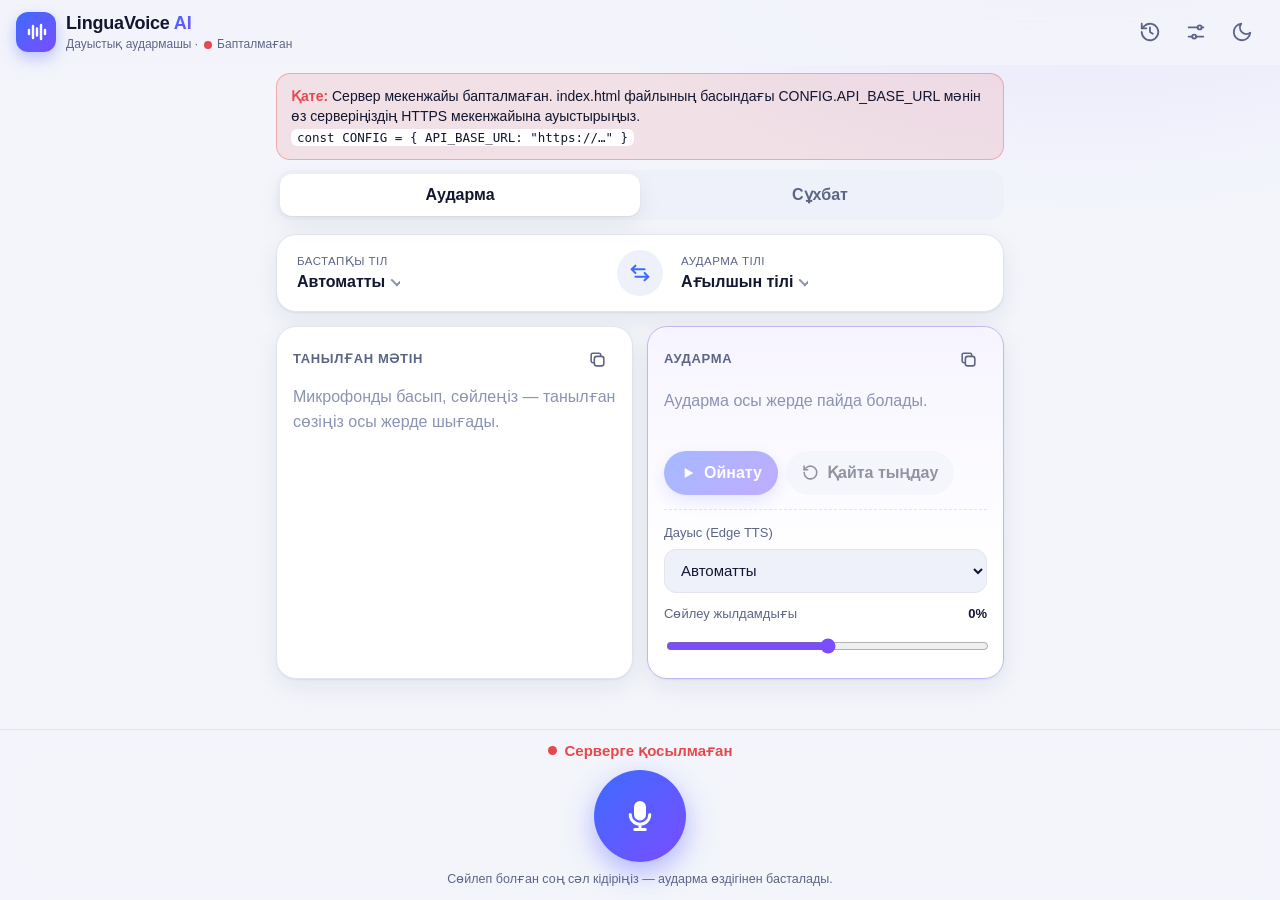
==== index.html @ e4c69e21 "Add files via upload" ====
<!doctype html>
<html lang="kk">
<head>
<meta charset="utf-8">
<meta name="viewport" content="width=device-width, initial-scale=1, viewport-fit=cover">
<title>LinguaVoice AI — дауыстық аудармашы</title>
<meta name="description" content="LinguaVoice AI: Gemini және Microsoft Edge TTS негізіндегі жылдам дауыстық аудармашы">
<meta name="theme-color" content="#3D6BFF">
<link rel="icon" href="data:image/svg+xml,%3Csvg xmlns='http://www.w3.org/2000/svg' viewBox='0 0 64 64'%3E%3Cdefs%3E%3ClinearGradient id='g' x1='0' y1='0' x2='1' y2='1'%3E%3Cstop offset='0' stop-color='%233D6BFF'/%3E%3Cstop offset='1' stop-color='%237A4DFF'/%3E%3C/linearGradient%3E%3C/defs%3E%3Crect width='64' height='64' rx='16' fill='url(%23g)'/%3E%3Cpath d='M20 26v12M28 20v24M36 24v16M44 29v6' stroke='white' stroke-width='5' stroke-linecap='round'/%3E%3C/svg%3E">

<script>
/* =====================================================================
   LinguaVoice AI — CONFIGURATION (the only thing you need to edit)
   ---------------------------------------------------------------------
   API_BASE_URL : the HTTPS address of YOUR deployed FastAPI backend,
                  e.g. "https://linguavoice-backend.onrender.com"
                  (no trailing slash, no /api, no /ws).
                  The Gemini API key is NOT put here — it lives only on
                  the backend as the GEMINI_API_KEY environment variable.
   Other values are optional tuning.
   ===================================================================== */
const CONFIG = {
  API_BASE_URL: "https://YOUR-BACKEND-URL.example",
  REQUEST_TIMEOUT_MS: 30000,      // max wait for a translation / for the voice
  DEFAULT_SILENCE_MS: 500,        // end-of-speech pause (250–1200 ms, user-adjustable)
  MAX_RECORDING_MS: 60000,        // hard cap for one utterance
  NO_SPEECH_TIMEOUT_MS: 8000,     // stop listening if nobody speaks
  HISTORY_LIMIT: 300              // local history entries kept in this browser
};
</script>

<style>
:root{
  --bg:#F3F5FB; --bg-glow:rgba(122,77,255,.10); --surface:#FFFFFF; --surface-2:#EEF1F9; --surface-3:#E4E8F4;
  --text:#121630; --muted:#5D6587; --faint:#8B93B3; --border:#E1E5F0;
  --blue:#3D6BFF; --violet:#7A4DFF; --grad:linear-gradient(135deg,#3D6BFF 0%,#7A4DFF 100%);
  --blue-soft:rgba(61,107,255,.12); --violet-soft:rgba(122,77,255,.12);
  --danger:#E5484D; --danger-soft:rgba(229,72,77,.12); --ok:#1F9D63; --warn:#C98A00;
  --shadow:0 1px 2px rgba(18,22,48,.06),0 8px 24px rgba(18,22,48,.07);
  --shadow-lg:0 12px 40px rgba(40,40,120,.22);
  --radius:20px; --radius-sm:14px;
  --dock-h:188px;
  color-scheme:light;
}
@media (prefers-color-scheme:dark){
  :root:not([data-theme="light"]){
    --bg:#0B0E1C; --bg-glow:rgba(122,77,255,.16); --surface:#151A2E; --surface-2:#1C2240; --surface-3:#252C52;
    --text:#E9ECFA; --muted:#A0A8CC; --faint:#6E77A0; --border:#262D50;
    --blue-soft:rgba(91,131,255,.18); --violet-soft:rgba(140,100,255,.18);
    --shadow:0 1px 2px rgba(0,0,0,.4),0 10px 30px rgba(0,0,0,.35); --shadow-lg:0 14px 44px rgba(0,0,0,.55);
    color-scheme:dark;
  }
}
:root[data-theme="dark"]{
  --bg:#0B0E1C; --bg-glow:rgba(122,77,255,.16); --surface:#151A2E; --surface-2:#1C2240; --surface-3:#252C52;
  --text:#E9ECFA; --muted:#A0A8CC; --faint:#6E77A0; --border:#262D50;
  --blue-soft:rgba(91,131,255,.18); --violet-soft:rgba(140,100,255,.18);
  --shadow:0 1px 2px rgba(0,0,0,.4),0 10px 30px rgba(0,0,0,.35); --shadow-lg:0 14px 44px rgba(0,0,0,.55);
  color-scheme:dark;
}
*{box-sizing:border-box}
html,body{margin:0;padding:0}
html{-webkit-text-size-adjust:100%;text-size-adjust:100%}
body{
  font-family:-apple-system,BlinkMacSystemFont,"Segoe UI",Roboto,"Noto Sans","Helvetica Neue",Arial,sans-serif;
  background:radial-gradient(900px 500px at 85% -10%,var(--bg-glow),transparent 60%),var(--bg);
  background-attachment:fixed;color:var(--text);min-height:100vh;min-height:100dvh;
  overflow-x:hidden;-webkit-tap-highlight-color:transparent;line-height:1.45;
}
button,input,select{font:inherit;color:inherit}
button{cursor:pointer;border:0;background:none;touch-action:manipulation}
button:focus-visible,select:focus-visible,input:focus-visible{outline:3px solid var(--blue);outline-offset:2px}
[hidden]{display:none!important}
.sr{position:absolute;width:1px;height:1px;overflow:hidden;clip:rect(0 0 0 0);white-space:nowrap}
svg{display:block}

/* ---------- header ---------- */
.topbar{position:sticky;top:0;z-index:20;display:flex;align-items:center;gap:10px;justify-content:space-between;
  padding:calc(10px + env(safe-area-inset-top)) 16px 10px;background:var(--bg);background:color-mix(in srgb,var(--bg) 82%,transparent);
  -webkit-backdrop-filter:saturate(1.4) blur(14px);backdrop-filter:saturate(1.4) blur(14px);border-bottom:1px solid transparent}
.brand{display:flex;align-items:center;gap:10px;min-width:0}
.logo{width:40px;height:40px;border-radius:12px;background:var(--grad);display:grid;place-items:center;flex:0 0 auto;box-shadow:0 6px 16px rgba(80,90,255,.35)}
.brand h1{font-size:18px;margin:0;letter-spacing:-.01em;white-space:nowrap}
.brand h1 span{background:var(--grad);-webkit-background-clip:text;background-clip:text;color:transparent}
.brand-text{min-width:0}
.subline{display:flex;align-items:center;gap:6px;min-width:0}
.tagline{color:var(--muted);font-size:12px;white-space:nowrap}
.top-actions{display:flex;align-items:center;gap:2px;flex:0 0 auto}
.icon-btn{width:44px;height:44px;border-radius:14px;display:grid;place-items:center;color:var(--muted)}
.icon-btn:hover{background:var(--surface-2);color:var(--text)}
.conn{display:inline-flex;align-items:center;gap:5px;font-size:12px;color:var(--muted);min-width:0}
.conn span{white-space:nowrap;overflow:hidden;text-overflow:ellipsis}
.conn i{width:8px;height:8px;border-radius:50%;background:var(--faint);flex:0 0 auto}
.conn[data-state="online"] i{background:var(--ok);box-shadow:0 0 0 3px rgba(31,157,99,.18)}
.conn[data-state="connecting"] i{background:var(--warn);animation:blink 1s infinite}
.conn[data-state="offline"] i,.conn[data-state="unconfigured"] i{background:var(--danger)}
@keyframes blink{50%{opacity:.3}}

/* ---------- layout ---------- */
main{width:100%;max-width:760px;margin:0 auto;padding:6px 16px calc(var(--dock-h) + 24px + env(safe-area-inset-bottom))}
.banner{max-width:760px;margin:8px auto 0;padding:0 16px}
.banner .inner{display:flex;gap:10px;align-items:flex-start;background:var(--danger-soft);color:var(--text);border:1px solid color-mix(in srgb,var(--danger) 35%,transparent);
  border-radius:var(--radius-sm);padding:12px 14px;font-size:14px}
.banner .inner b{color:var(--danger)}
.banner code{font-size:12.5px;background:var(--surface);padding:1px 6px;border-radius:6px;word-break:break-all}
.tabs{display:grid;grid-template-columns:1fr 1fr;background:var(--surface-2);padding:4px;border-radius:16px;margin:4px 0 14px;position:relative}
.tabs button{height:42px;border-radius:12px;font-weight:600;color:var(--muted);transition:background .2s,color .2s}
.tabs button[aria-selected="true"]{background:var(--surface);color:var(--text);box-shadow:var(--shadow)}
.card{background:var(--surface);border:1px solid var(--border);border-radius:var(--radius);box-shadow:var(--shadow)}

/* language bar */
.langbar{display:grid;grid-template-columns:minmax(0,1fr) auto minmax(0,1fr);align-items:center;gap:6px;padding:8px;margin-bottom:14px}
.lang-btn{min-height:60px;padding:8px 12px;border-radius:14px;text-align:left;display:flex;flex-direction:column;justify-content:center;min-width:0;transition:background .15s}
.lang-btn:hover{background:var(--surface-2)}
.lang-btn small{font-size:11.5px;color:var(--muted);text-transform:uppercase;letter-spacing:.04em}
.lang-btn span{font-weight:650;font-size:16px;white-space:nowrap;overflow:hidden;text-overflow:ellipsis;display:flex;align-items:center;gap:6px}
.lang-btn span::after{content:"";width:7px;height:7px;border-right:2px solid var(--faint);border-bottom:2px solid var(--faint);transform:rotate(45deg) translateY(-2px);flex:0 0 auto}
.swap{width:46px;height:46px;border-radius:50%;display:grid;place-items:center;background:var(--surface-2);color:var(--blue);transition:transform .25s}
.swap:hover{background:var(--blue-soft)}
.swap.spin{transform:rotate(180deg)}

/* text cards */
.grid2{display:grid;gap:14px}
.text-card{padding:14px 16px 16px;min-width:0}
.text-card > header{display:flex;align-items:center;gap:8px;margin-bottom:6px;min-height:36px}
.text-card h2{font-size:13px;margin:0;color:var(--muted);text-transform:uppercase;letter-spacing:.05em;font-weight:650}
.chip{font-size:12px;padding:3px 9px;border-radius:999px;background:var(--blue-soft);color:var(--blue);font-weight:600;white-space:nowrap}
.spacer{flex:1}
.copy-btn{width:38px;height:38px;border-radius:12px;display:grid;place-items:center;color:var(--muted)}
.copy-btn:hover{background:var(--surface-2);color:var(--text)}
.text{margin:0;font-size:17px;min-height:52px;white-space:pre-wrap;overflow-wrap:anywhere}
.text.big{font-size:21px;font-weight:550;line-height:1.38}
.text:empty::before{content:attr(data-placeholder);color:var(--faint);font-weight:400;font-size:16px}
.text.live::after{content:"";display:inline-block;width:2px;height:1em;background:var(--violet);margin-left:2px;vertical-align:-2px;animation:blink .8s infinite}
.accent{border-color:var(--border);border-color:color-mix(in srgb,var(--violet) 30%,var(--border));background:var(--surface);background:linear-gradient(180deg,color-mix(in srgb,var(--violet) 6%,var(--surface)),var(--surface) 70%)}
.player{display:flex;gap:8px;margin-top:14px;flex-wrap:wrap}
.pill{height:44px;padding:0 16px;border-radius:999px;display:inline-flex;align-items:center;gap:8px;font-weight:600;background:var(--surface-2);transition:filter .15s,background .15s}
.pill:hover{filter:brightness(1.04);background:var(--surface-3)}
.pill.primary{background:var(--grad);color:#fff;box-shadow:0 6px 16px rgba(80,90,255,.3)}
.pill:disabled{opacity:.45;cursor:not-allowed;filter:none}
.voice-row{display:grid;grid-template-columns:1fr;gap:12px;margin-top:14px;padding-top:14px;border-top:1px dashed var(--border)}
.field{display:flex;flex-direction:column;gap:6px;font-size:13px;color:var(--muted);min-width:0}
.field-head{display:flex;justify-content:space-between;gap:8px}
.field output{color:var(--text);font-weight:600;font-variant-numeric:tabular-nums}
select{width:100%;height:44px;border-radius:12px;border:1px solid var(--border);background:var(--surface-2);padding:0 12px;color:var(--text);font-size:15px;min-width:0}
input[type=range]{width:100%;accent-color:var(--violet);height:28px}

/* metrics */
.metrics{margin-top:14px;padding:12px 16px}
.metrics h3{margin:0 0 8px;font-size:13px;color:var(--muted);text-transform:uppercase;letter-spacing:.05em}
.metrics dl{display:grid;grid-template-columns:1fr auto;gap:6px 12px;margin:0;font-size:14px}
.metrics dt{color:var(--muted)} .metrics dd{margin:0;text-align:right;font-variant-numeric:tabular-nums;font-weight:600}
.metrics dd.total{color:var(--violet)}

/* conversation */
.conv-langs{display:grid;grid-template-columns:minmax(0,1fr) auto minmax(0,1fr);gap:4px;align-items:center;padding:8px;margin-bottom:12px}
.speaker{display:flex;align-items:center;gap:4px;min-width:0}
.speaker .lang-btn{flex:1;min-width:0;padding:8px 6px}
.speaker.b{flex-direction:row-reverse}
.speaker.b .lang-btn{text-align:right;align-items:flex-end}
.badge{width:30px;height:30px;border-radius:50%;display:grid;place-items:center;color:#fff;font-weight:700;font-size:14px;flex:0 0 auto}
.badge.a{background:var(--blue)} .badge.b{background:var(--violet)}
.chat{display:flex;flex-direction:column;gap:10px;min-height:200px}
.chat .empty{color:var(--muted);text-align:center;padding:32px 20px;font-size:15px;border:1px dashed var(--border);border-radius:var(--radius)}
.bubble{max-width:88%;padding:10px 14px 8px;border-radius:18px;background:var(--surface);border:1px solid var(--border);box-shadow:var(--shadow);animation:pop .22s ease-out}
.bubble.a{align-self:flex-start;border-bottom-left-radius:6px;border-left:3px solid var(--blue)}
.bubble.b{align-self:flex-end;border-bottom-right-radius:6px;border-right:3px solid var(--violet)}
.b-meta{font-size:11.5px;color:var(--muted);margin-bottom:2px}
.b-src{margin:0;font-size:14px;color:var(--muted);white-space:pre-wrap;overflow-wrap:anywhere}
.b-tr{margin:4px 0 0;font-size:18px;font-weight:560;white-space:pre-wrap;overflow-wrap:anywhere}
.b-tr:empty::before{content:"…";color:var(--faint)}
.b-actions{display:flex;gap:2px;justify-content:flex-end;margin-top:4px}
.b-actions button{width:36px;height:36px;border-radius:10px;display:grid;place-items:center;color:var(--muted)}
.b-actions button:hover{background:var(--surface-2);color:var(--text)}
.bubble.err .b-tr{color:var(--danger);font-size:14px;font-weight:500}
@keyframes pop{from{opacity:0;transform:translateY(6px) scale(.98)}to{opacity:1;transform:none}}

/* ---------- dock ---------- */
.dock{position:fixed;left:0;right:0;bottom:0;z-index:30;padding:10px 16px calc(12px + env(safe-area-inset-bottom));
  background:var(--bg);background:color-mix(in srgb,var(--bg) 86%,transparent);-webkit-backdrop-filter:blur(16px);backdrop-filter:blur(16px);border-top:1px solid var(--border)}
.dock-inner{max-width:760px;margin:0 auto;display:flex;flex-direction:column;align-items:center;gap:8px}
.status{display:flex;align-items:center;gap:8px;font-size:15px;font-weight:600;min-height:22px;text-align:center;max-width:100%}
.status .dot{width:9px;height:9px;border-radius:50%;background:var(--ok);flex:0 0 auto}
.status[data-kind="listening"] .dot{background:var(--danger);animation:blink 1s infinite}
.status[data-kind="busy"] .dot{background:var(--violet);animation:blink .7s infinite}
.status[data-kind="playing"] .dot{background:var(--blue);animation:blink 1.2s infinite}
.status[data-kind="error"]{color:var(--danger)} .status[data-kind="error"] .dot{background:var(--danger)}
.status[data-kind="idle"] .dot{background:var(--faint)}
.mic-row{display:flex;align-items:center;justify-content:center;gap:22px;width:100%}
.mini{width:52px;height:52px;border-radius:50%;display:grid;place-items:center;background:var(--surface);border:1px solid var(--border);box-shadow:var(--shadow);color:var(--text)}
.mini.ghost{visibility:hidden}
.mini:hover{background:var(--surface-2)}
.mic{--level:0;position:relative;width:92px;height:92px;border-radius:50%;background:var(--grad);color:#fff;display:grid;place-items:center;
  box-shadow:0 10px 28px rgba(80,90,255,.42);transition:transform .15s,box-shadow .2s}
.mic:active{transform:scale(.96)}
.mic .ico-stop{display:none}
.mic::before,.mic::after{content:"";position:absolute;inset:0;border-radius:50%;pointer-events:none;opacity:0}
.mic[data-state="listening"]{background:linear-gradient(135deg,#FF4D6D,#7A4DFF)}
.mic[data-state="listening"] .ico-mic{display:none}
.mic[data-state="listening"] .ico-stop{display:block}
.mic[data-state="listening"]::before{opacity:1;border:3px solid rgba(255,77,109,.45);transform:scale(calc(1.08 + var(--level)*.45));transition:transform .08s linear}
.mic[data-state="listening"]::after{opacity:1;background:rgba(122,77,255,.16);transform:scale(calc(1.15 + var(--level)*.8));transition:transform .1s linear;z-index:-1}
.mic[data-state="listening"][data-speech="0"]::after{animation:breathe 1.6s ease-in-out infinite}
.mic[data-state="busy"]::before{opacity:1;inset:-6px;border:3px solid transparent;border-top-color:var(--violet);border-right-color:var(--blue);animation:spin .9s linear infinite}
@keyframes spin{to{transform:rotate(360deg)}}
@keyframes breathe{50%{transform:scale(1.28);opacity:.5}}
.dock-conv{display:grid;grid-template-columns:minmax(0,1fr) auto minmax(0,1fr);gap:12px;width:100%;align-items:center}
.spk{min-height:84px;border-radius:22px;color:#fff;display:flex;flex-direction:column;align-items:center;justify-content:center;gap:2px;padding:8px;
  box-shadow:0 8px 22px rgba(60,70,200,.3);position:relative;overflow:hidden;transition:transform .12s}
.spk:active{transform:scale(.97)}
.spk.a{background:linear-gradient(135deg,#3D6BFF,#5A7DFF)} .spk.b{background:linear-gradient(135deg,#6A45F5,#8E5CFF)}
.spk span{font-weight:700;font-size:15px} .spk small{font-size:12.5px;opacity:.92;white-space:nowrap;overflow:hidden;text-overflow:ellipsis;max-width:100%}
.spk[data-state="listening"]{background:linear-gradient(135deg,#FF4D6D,#C2337A)}
.spk[data-state="listening"]::after{content:"";position:absolute;left:0;bottom:0;height:5px;width:calc(var(--level,0)*100%);background:rgba(255,255,255,.8);transition:width .08s}
.spk[data-state="busy"]{opacity:.85}
.hint{margin:0;font-size:12.5px;color:var(--muted);text-align:center}

/* ---------- sheets ---------- */
.sheet{position:fixed;inset:0;z-index:50;display:flex;align-items:flex-end;justify-content:center;background:rgba(8,10,24,.45);animation:fade .18s}
.sheet-panel{width:100%;max-width:640px;max-height:88vh;max-height:88dvh;background:var(--surface);border-radius:24px 24px 0 0;box-shadow:var(--shadow-lg);
  display:flex;flex-direction:column;animation:up .22s ease-out;padding-bottom:env(safe-area-inset-bottom)}
.sheet-head{display:flex;align-items:center;gap:8px;padding:14px 12px 8px 18px}
.sheet-head h3{margin:0;font-size:18px;flex:1}
.sheet-body{overflow:auto;padding:4px 18px 18px;-webkit-overflow-scrolling:touch}
.grab{width:42px;height:5px;border-radius:9px;background:var(--surface-3);margin:8px auto 0}
@keyframes up{from{transform:translateY(30px);opacity:.4}to{transform:none;opacity:1}}
@keyframes fade{from{opacity:0}}
.search{width:100%;height:46px;border-radius:14px;border:1px solid var(--border);background:var(--surface-2);padding:0 14px;margin-bottom:8px;font-size:16px}
.lang-list{list-style:none;margin:0;padding:0}
.lang-list button{width:100%;min-height:52px;display:flex;align-items:center;gap:10px;padding:8px 10px;border-radius:12px;text-align:left}
.lang-list button:hover{background:var(--surface-2)}
.lang-list button[aria-selected="true"]{background:var(--blue-soft)}
.lang-list .code{font-size:11px;font-weight:700;color:var(--blue);background:var(--blue-soft);border-radius:7px;padding:3px 6px;min-width:34px;text-align:center;text-transform:uppercase}
.lang-list .nm{flex:1;min-width:0} .lang-list .nm b{display:block;font-weight:600} .lang-list .nm small{color:var(--muted)}
.lang-list .tick{color:var(--blue);font-weight:700}
.empty-note{color:var(--muted);text-align:center;padding:24px 8px}
.hist-item{border:1px solid var(--border);border-radius:16px;padding:10px 12px;margin-bottom:10px;background:var(--surface)}
.hist-meta{display:flex;justify-content:space-between;gap:8px;font-size:12px;color:var(--muted)}
.hist-src{margin:6px 0 2px;color:var(--muted);font-size:14px;white-space:pre-wrap;overflow-wrap:anywhere}
.hist-tr{margin:0;font-size:16px;font-weight:560;white-space:pre-wrap;overflow-wrap:anywhere}
.hist-actions{display:flex;gap:4px;justify-content:flex-end;margin-top:6px;flex-wrap:wrap}
.hist-actions button{height:36px;padding:0 10px;border-radius:10px;font-size:13px;color:var(--muted);display:inline-flex;align-items:center;gap:6px;background:var(--surface-2)}
.hist-actions button:hover{color:var(--text)}
.hist-actions .del{color:var(--danger)}
.danger-btn{height:40px;padding:0 14px;border-radius:12px;color:var(--danger);background:var(--danger-soft);font-weight:600;font-size:14px}
.set-group{padding:12px 0;border-bottom:1px solid var(--border)}
.set-group:last-child{border-bottom:0}
.set-group h4{margin:0 0 8px;font-size:13px;color:var(--muted);text-transform:uppercase;letter-spacing:.05em}
.toggle{display:flex;align-items:center;justify-content:space-between;gap:12px;min-height:48px;font-size:15px}
.toggle input{appearance:none;-webkit-appearance:none;width:50px;height:30px;border-radius:999px;background:var(--surface-3);position:relative;transition:background .2s;flex:0 0 auto;cursor:pointer}
.toggle input::after{content:"";position:absolute;top:3px;left:3px;width:24px;height:24px;border-radius:50%;background:#fff;box-shadow:0 1px 3px rgba(0,0,0,.25);transition:transform .2s}
.toggle input:checked{background:var(--violet)} .toggle input:checked::after{transform:translateX(20px)}
.help{font-size:13px;color:var(--muted);margin:4px 0 0}
.kv{display:grid;grid-template-columns:auto 1fr;gap:4px 12px;font-size:13.5px}
.kv dt{color:var(--muted)} .kv dd{margin:0;overflow-wrap:anywhere}
.privacy p{font-size:14px;margin:0 0 8px;color:var(--text)}

/* toast */
.toast{position:fixed;left:50%;bottom:calc(var(--dock-h) + 20px + env(safe-area-inset-bottom));transform:translateX(-50%) translateY(10px);z-index:60;
  background:#1B1F38;color:#fff;padding:11px 16px;border-radius:14px;font-size:14.5px;box-shadow:var(--shadow-lg);max-width:min(92vw,520px);
  opacity:0;pointer-events:none;transition:opacity .2s,transform .2s;text-align:center}
.toast.show{opacity:1;transform:translateX(-50%)}
.toast.err{background:#B42332}

@media (min-width:860px){
  .grid2{grid-template-columns:1fr 1fr}
  .sheet{align-items:center}
  .sheet-panel{border-radius:24px;max-height:80vh}
}
@media (max-width:520px){ .tagline{display:none} }
@media (max-width:360px){
  .icon-btn{width:40px;height:40px} .brand h1{font-size:16px} .logo{width:36px;height:36px}
  .mic{width:84px;height:84px}
}
@media (prefers-reduced-motion:reduce){*{animation:none!important;transition:none!important}}
</style>
</head>
<body>

<header class="topbar">
  <div class="brand">
    <div class="logo" aria-hidden="true">
      <svg width="24" height="24" viewBox="0 0 24 24" fill="none" stroke="#fff" stroke-width="2.4" stroke-linecap="round"><path d="M5 10v4M9 6v12M13 8.5v7M17 5v14M21 10v4"/></svg>
    </div>
    <div class="brand-text"><h1>LinguaVoice <span>AI</span></h1>
      <div class="subline"><small class="tagline">Дауыстық аудармашы ·</small>
        <span class="conn" id="conn" data-state="connecting" role="status" aria-live="polite"><i></i><span id="connText">Қосылуда…</span></span></div>
    </div>
  </div>
  <div class="top-actions">
    <button class="icon-btn" id="btnHistory" aria-label="Аударма тарихы" title="Тарих">
      <svg width="22" height="22" viewBox="0 0 24 24" fill="none" stroke="currentColor" stroke-width="2" stroke-linecap="round" stroke-linejoin="round"><path d="M3 12a9 9 0 1 0 3-6.7L3 8"/><path d="M3 3v5h5"/><path d="M12 7v5l3 2"/></svg>
    </button>
    <button class="icon-btn" id="btnSettings" aria-label="Баптаулар" title="Баптаулар">
      <svg width="22" height="22" viewBox="0 0 24 24" fill="none" stroke="currentColor" stroke-width="2" stroke-linecap="round"><path d="M4 7h10M18 7h2M4 17h4M12 17h8"/><circle cx="16" cy="7" r="2.2"/><circle cx="10" cy="17" r="2.2"/></svg>
    </button>
    <button class="icon-btn" id="btnTheme" aria-label="Жарық / қараңғы тақырып" title="Тақырып">
      <svg id="icoMoon" width="22" height="22" viewBox="0 0 24 24" fill="none" stroke="currentColor" stroke-width="2" stroke-linecap="round" stroke-linejoin="round"><path d="M21 12.8A9 9 0 1 1 11.2 3a7 7 0 0 0 9.8 9.8z"/></svg>
      <svg id="icoSun" hidden width="22" height="22" viewBox="0 0 24 24" fill="none" stroke="currentColor" stroke-width="2" stroke-linecap="round"><circle cx="12" cy="12" r="4.2"/><path d="M12 2v2M12 20v2M4.9 4.9l1.4 1.4M17.7 17.7l1.4 1.4M2 12h2M20 12h2M4.9 19.1l1.4-1.4M17.7 6.3l1.4-1.4"/></svg>
    </button>
  </div>
</header>

<div class="banner" id="banner" hidden><div class="inner" role="alert"><div id="bannerText"></div></div></div>

<main>
  <nav class="tabs" role="tablist" aria-label="Режим">
    <button role="tab" id="tabTranslate" aria-selected="true" aria-controls="viewTranslate">Аударма</button>
    <button role="tab" id="tabConv" aria-selected="false" aria-controls="viewConv">Сұхбат</button>
  </nav>

  <!-- ===== Translate mode ===== -->
  <section id="viewTranslate" role="tabpanel" aria-labelledby="tabTranslate">
    <div class="card langbar">
      <button class="lang-btn" id="srcBtn" aria-haspopup="dialog"><small>Бастапқы тіл</small><span id="srcName">—</span></button>
      <button class="swap" id="swapBtn" aria-label="Тілдерді алмастыру" title="Тілдерді алмастыру">
        <svg width="22" height="22" viewBox="0 0 24 24" fill="none" stroke="currentColor" stroke-width="2.2" stroke-linecap="round" stroke-linejoin="round"><path d="M7 4 3 8l4 4"/><path d="M3 8h14"/><path d="m17 20 4-4-4-4"/><path d="M21 16H7"/></svg>
      </button>
      <button class="lang-btn" id="tgtBtn" aria-haspopup="dialog"><small>Аударма тілі</small><span id="tgtName">—</span></button>
    </div>

    <div class="grid2">
      <article class="card text-card" aria-labelledby="hSrc">
        <header>
          <h2 id="hSrc">Танылған мәтін</h2>
          <span class="chip" id="detChip" hidden></span>
          <span class="spacer"></span>
          <button class="copy-btn" id="copySrc" aria-label="Танылған мәтінді көшіру" title="Көшіру">
            <svg width="19" height="19" viewBox="0 0 24 24" fill="none" stroke="currentColor" stroke-width="2" stroke-linejoin="round"><rect x="8" y="8" width="12" height="12" rx="3"/><path d="M16 8V6a2 2 0 0 0-2-2H6a2 2 0 0 0-2 2v8a2 2 0 0 0 2 2h2"/></svg>
          </button>
        </header>
        <p class="text" id="srcText" aria-live="polite" data-placeholder="Микрофонды басып, сөйлеңіз — танылған сөзіңіз осы жерде шығады."></p>
      </article>

      <article class="card text-card accent" aria-labelledby="hTgt">
        <header>
          <h2 id="hTgt">Аударма</h2>
          <span class="chip" id="tgtChip" hidden></span>
          <span class="spacer"></span>
          <button class="copy-btn" id="copyTgt" aria-label="Аударманы көшіру" title="Көшіру">
            <svg width="19" height="19" viewBox="0 0 24 24" fill="none" stroke="currentColor" stroke-width="2" stroke-linejoin="round"><rect x="8" y="8" width="12" height="12" rx="3"/><path d="M16 8V6a2 2 0 0 0-2-2H6a2 2 0 0 0-2 2v8a2 2 0 0 0 2 2h2"/></svg>
          </button>
        </header>
        <p class="text big" id="tgtText" aria-live="polite" data-placeholder="Аударма осы жерде пайда болады."></p>
        <div class="player">
          <button class="pill primary" id="playBtn" disabled>
            <svg id="icoPlay" width="16" height="16" viewBox="0 0 24 24" fill="currentColor"><path d="M7 4.5v15l13-7.5z"/></svg>
            <svg id="icoPause" hidden width="16" height="16" viewBox="0 0 24 24" fill="currentColor"><rect x="6" y="6" width="12" height="12" rx="2"/></svg>
            <span id="playLabel">Ойнату</span>
          </button>
          <button class="pill" id="replayBtn" disabled>
            <svg width="17" height="17" viewBox="0 0 24 24" fill="none" stroke="currentColor" stroke-width="2.2" stroke-linecap="round" stroke-linejoin="round"><path d="M3 12a9 9 0 1 0 3-6.7L3 8"/><path d="M3 3v5h5"/></svg>
            Қайта тыңдау
          </button>
        </div>
        <div class="voice-row">
          <label class="field"><span class="field-head">Дауыс (Edge TTS)</span><select id="voiceSel" aria-label="Дауыс"></select></label>
          <label class="field"><span class="field-head"><span>Сөйлеу жылдамдығы</span><output id="rateOut">0%</output></span>
            <input type="range" id="rateRange" min="-50" max="50" step="5" value="0" aria-label="Сөйлеу жылдамдығы"></label>
        </div>
      </article>
    </div>

    <section class="card metrics" id="metrics" hidden aria-label="Жылдамдық көрсеткіштері">
      <h3>Жылдамдық көрсеткіштері</h3>
      <dl>
        <dt>Сөйлеу ұзақтығы</dt><dd id="mCapture">—</dd>
        <dt>Сөз соңын анықтау кідірісі</dt><dd id="mEndpoint">—</dd>
        <dt>Gemini: алғашқы жауап / толық</dt><dd id="mGemini">—</dd>
        <dt>Edge TTS: алғашқы сегмент</dt><dd id="mTts">—</dd>
        <dt>Сөз аяқталғаннан ойнатуға дейін</dt><dd id="mTotal" class="total">—</dd>
      </dl>
    </section>
  </section>

  <!-- ===== Conversation mode ===== -->
  <section id="viewConv" role="tabpanel" aria-labelledby="tabConv" hidden>
    <div class="card conv-langs">
      <div class="speaker a"><span class="badge a">1</span><button class="lang-btn" id="convABtn" aria-haspopup="dialog"><small>1-сөйлеуші</small><span id="convAName">—</span></button></div>
      <button class="swap" id="convSwap" aria-label="Сөйлеушілердің тілдерін алмастыру">
        <svg width="22" height="22" viewBox="0 0 24 24" fill="none" stroke="currentColor" stroke-width="2.2" stroke-linecap="round" stroke-linejoin="round"><path d="M7 4 3 8l4 4"/><path d="M3 8h14"/><path d="m17 20 4-4-4-4"/><path d="M21 16H7"/></svg>
      </button>
      <div class="speaker b"><span class="badge b">2</span><button class="lang-btn" id="convBBtn" aria-haspopup="dialog"><small>2-сөйлеуші</small><span id="convBName">—</span></button></div>
    </div>
    <div class="chat" id="chat" aria-live="polite">
      <div class="empty" id="chatEmpty">Өз түймеңізді басып, сөйлеңіз. Сөзіңіз екінші адамның тіліне аударылып, дауыстап оқылады.</div>
    </div>
  </section>
</main>

<footer class="dock" id="dock">
  <div class="dock-inner">
    <div class="status" id="status" data-kind="idle" role="status" aria-live="polite"><span class="dot"></span><span id="statusText">Жүктелуде…</span></div>

    <div class="mic-row" id="dockTranslate">
      <button class="mini ghost" id="cancelBtn" aria-label="Жазудан бас тарту" title="Бас тарту">
        <svg width="18" height="18" viewBox="0 0 24 24" fill="none" stroke="currentColor" stroke-width="2.4" stroke-linecap="round"><path d="M6 6l12 12M18 6 6 18"/></svg>
      </button>
      <button class="mic" id="micBtn" data-state="idle" data-speech="0" aria-label="Сөйлеуді бастау">
        <svg class="ico-mic" width="36" height="36" viewBox="0 0 24 24" fill="none" stroke="currentColor" stroke-width="2" stroke-linecap="round"><rect x="9" y="3" width="6" height="11" rx="3" fill="currentColor"/><path d="M5.5 11a6.5 6.5 0 0 0 13 0M12 17.5V21M8.5 21h7"/></svg>
        <svg class="ico-stop" width="30" height="30" viewBox="0 0 24 24" fill="currentColor"><rect x="6" y="6" width="12" height="12" rx="3"/></svg>
      </button>
      <button class="mini ghost" id="stopPlayBtn" aria-label="Ойнатуды тоқтату" title="Ойнатуды тоқтату">
        <svg width="18" height="18" viewBox="0 0 24 24" fill="currentColor"><path d="M11 5 6 9H3v6h3l5 4z"/><path d="m16 9 5 6M21 9l-5 6" stroke="currentColor" stroke-width="2" stroke-linecap="round"/></svg>
      </button>
    </div>

    <div class="dock-conv" id="dockConv" hidden>
      <button class="spk a" id="spkA" data-state="idle" aria-label="1-сөйлеуші сөйлейді"><svg width="26" height="26" viewBox="0 0 24 24" fill="none" stroke="currentColor" stroke-width="2" stroke-linecap="round"><rect x="9" y="3" width="6" height="11" rx="3" fill="currentColor"/><path d="M5.5 11a6.5 6.5 0 0 0 13 0M12 17.5V21"/></svg><span>1-сөйлеуші</span><small id="spkALang"></small></button>
      <button class="mini" id="convStop" aria-label="Ойнатуды тоқтату" title="Тоқтату"><svg width="18" height="18" viewBox="0 0 24 24" fill="currentColor"><rect x="6" y="6" width="12" height="12" rx="2.5"/></svg></button>
      <button class="spk b" id="spkB" data-state="idle" aria-label="2-сөйлеуші сөйлейді"><svg width="26" height="26" viewBox="0 0 24 24" fill="none" stroke="currentColor" stroke-width="2" stroke-linecap="round"><rect x="9" y="3" width="6" height="11" rx="3" fill="currentColor"/><path d="M5.5 11a6.5 6.5 0 0 0 13 0M12 17.5V21"/></svg><span>2-сөйлеуші</span><small id="spkBLang"></small></button>
    </div>
    <p class="hint" id="hint">Сөйлеп болған соң сәл кідіріңіз — аударма өздігінен басталады.</p>
  </div>
</footer>

<!-- language picker -->
<div class="sheet" id="langSheet" hidden role="dialog" aria-modal="true" aria-labelledby="langSheetTitle">
  <div class="sheet-panel">
    <div class="grab"></div>
    <div class="sheet-head"><h3 id="langSheetTitle">Тілді таңдаңыз</h3>
      <button class="icon-btn" data-close aria-label="Жабу"><svg width="20" height="20" viewBox="0 0 24 24" fill="none" stroke="currentColor" stroke-width="2.2" stroke-linecap="round"><path d="M6 6l12 12M18 6 6 18"/></svg></button></div>
    <div class="sheet-body">
      <input class="search" id="langSearch" type="search" placeholder="Тілді іздеу…" aria-label="Тілді іздеу" autocomplete="off">
      <ul class="lang-list" id="langList" role="listbox"></ul>
    </div>
  </div>
</div>

<!-- history -->
<div class="sheet" id="historySheet" hidden role="dialog" aria-modal="true" aria-labelledby="histTitle">
  <div class="sheet-panel">
    <div class="grab"></div>
    <div class="sheet-head"><h3 id="histTitle">Аударма тарихы</h3>
      <button class="danger-btn" id="histClear">Барлығын тазалау</button>
      <button class="icon-btn" data-close aria-label="Жабу"><svg width="20" height="20" viewBox="0 0 24 24" fill="none" stroke="currentColor" stroke-width="2.2" stroke-linecap="round"><path d="M6 6l12 12M18 6 6 18"/></svg></button></div>
    <div class="sheet-body" id="histBody"></div>
  </div>
</div>

<!-- settings -->
<div class="sheet" id="settingsSheet" hidden role="dialog" aria-modal="true" aria-labelledby="setTitle">
  <div class="sheet-panel">
    <div class="grab"></div>
    <div class="sheet-head"><h3 id="setTitle">Баптаулар</h3>
      <button class="icon-btn" data-close aria-label="Жабу"><svg width="20" height="20" viewBox="0 0 24 24" fill="none" stroke="currentColor" stroke-width="2.2" stroke-linecap="round"><path d="M6 6l12 12M18 6 6 18"/></svg></button></div>
    <div class="sheet-body">
      <div class="set-group">
        <h4>Сөздің аяқталуын анықтау</h4>
        <label class="field"><span class="field-head"><span>Үнсіздік шегі</span><output id="silenceOut">500 мс</output></span>
          <input type="range" id="silenceRange" min="250" max="1200" step="50" value="500" aria-label="Үнсіздік шегі, миллисекунд"></label>
        <p class="help">Аз мән — аударма тезірек басталады, бірақ ұзақ кідірісте сөз бөлініп кетуі мүмкін. Ұсынылатыны: 400–600 мс.</p>
      </div>
      <div class="set-group">
        <h4>Ойнату және тарих</h4>
        <label class="toggle">Аударманы бірден дауыстап оқу<input type="checkbox" id="optAutoplay" checked></label>
        <label class="toggle">Аударма тарихын осы құрылғыда сақтау<input type="checkbox" id="optHistory" checked></label>
        <label class="toggle">Жылдамдық көрсеткіштерін көрсету<input type="checkbox" id="optMetrics"></label>
      </div>
      <div class="set-group">
        <h4>Сервер</h4>
        <dl class="kv">
          <dt>Мекенжай</dt><dd id="infoUrl">—</dd>
          <dt>Күйі</dt><dd id="infoState">—</dd>
          <dt>Gemini моделі</dt><dd id="infoModel">—</dd>
          <dt>Дауыс қозғалтқышы</dt><dd>Microsoft Edge TTS</dd>
        </dl>
      </div>
      <div class="set-group privacy">
        <h4>Құпиялылық</h4>
        <p>Дыбыс тек микрофон түймесін басқанда ғана жазылады. Сөйлем аяқталған соң жазба сіздің серверіңізге, ал одан Google Gemini API қызметіне сөзді тану, тілді анықтау және аудару үшін жіберіледі.</p>
        <p>Аударма мәтіні дауысқа айналдыру үшін Microsoft Edge TTS қызметіне жіберіледі. Тарихтан қайта тыңдағанда да мәтін Edge TTS-ке қайта жіберіледі.</p>
        <p>Дыбыс жазбалары құрылғыда да, серверде де сақталмайды. Тарихта тек мәтін сақталады — ол тек осы браузерде (IndexedDB) тұрады және кез келген уақытта өшіріледі.</p>
      </div>
    </div>
  </div>
</div>

<div class="toast" id="toast" role="status" aria-live="polite"></div>

<script>
"use strict";
/* ============================== Texts (Kazakh) ============================== */
const T = {
  status: {
    idle: "Жүктелуде…", ready: "Дайын", listening: "Тыңдап тұрмын… сөйлеңіз", hearing: "Тыңдап тұрмын…",
    processing: "Сөз өңделуде…", translating: "Аударылуда…", tts: "Дауыс жасалуда…",
    playing: "Аударма ойнатылуда…", error: "Қате", offline: "Серверге қосылмаған"
  },
  conn: { connecting: "Қосылуда…", online: "Қосылды", offline: "Байланыс жоқ", unconfigured: "Бапталмаған" },
  err: {
    config_missing: "Сервер мекенжайы бапталмаған. index.html файлының басындағы CONFIG.API_BASE_URL мәнін өз серверіңіздің HTTPS мекенжайына ауыстырыңыз.",
    config_invalid: "CONFIG.API_BASE_URL мәні жарамсыз. Мысалы: https://linguavoice-backend.onrender.com",
    mixed_content: "Сайт HTTPS арқылы ашылған, ал CONFIG.API_BASE_URL — HTTP. Сервердің HTTPS мекенжайын көрсетіңіз.",
    backend_unreachable: "Серверге қосылу мүмкін болмады. Сервердің іске қосылғанын және интернет байланысын тексеріңіз.",
    ws_lost: "Сервермен байланыс үзілді. Қайта қосылуда…",
    mic_denied: "Микрофонға рұқсат берілмеді. Браузер баптауларында осы сайтқа микрофонды пайдалануға рұқсат беріңіз.",
    mic_notfound: "Микрофон табылмады. Құрылғыда микрофонның бар екенін тексеріңіз.",
    mic_busy: "Микрофонды басқа қолданба пайдаланып тұр немесе ол қолжетімсіз.",
    mic_failed: "Микрофонды іске қосу мүмкін болмады.",
    insecure: "Микрофон тек HTTPS (немесе localhost) арқылы ашылған бетте жұмыс істейді.",
    unsupported: "Бұл браузер қажетті мүмкіндіктерді (микрофон, Web Audio немесе WebSocket) қолдамайды. Chrome, Safari, Edge немесе Firefox-тың соңғы нұсқасын пайдаланыңыз.",
    no_speech: "Сөз анықталмады. Микрофонға жақынырақ, анығырақ сөйлеп, қайталап көріңіз.",
    rate_limited: "Сұраулар тым көп. Бірнеше секундтан соң қайталаңыз.",
    timeout: "Сервер уақытында жауап бермеді. Қайталап көріңіз.",
    gemini_timeout: "Gemini уақытында жауап бермеді. Қайталап көріңіз.",
    gemini_auth: "Gemini API кілті қабылданбады. Сервердегі GEMINI_API_KEY мәнін тексеріңіз.",
    server_misconfigured: "Серверде GEMINI_API_KEY орнатылмаған. Аударма жұмыс істемейді.",
    gemini_model: "Таңдалған Gemini моделі қолжетімсіз. Сервердегі GEMINI_MODEL мәнін тексеріңіз.",
    blocked: "Gemini бұл сұрауды өңдеуден бас тартты.",
    translate_failed: "Аудару сәтсіз аяқталды. Қайталап көріңіз.",
    tts_unavailable: "Edge TTS қызметі қолжетімсіз. Мәтін аударылды, бірақ дауыс жасалмады.",
    tts_timeout: "Edge TTS уақытында жауап бермеді. Мәтін аударылды, бірақ дауыс жасалмады.",
    tts_voice_unsupported: "Таңдалған дауысты Edge TTS қолдамайды. Басқа дауысты таңдаңыз.",
    tts_no_voice: "Бұл тілге Edge TTS дауысы жоқ.",
    tts_no_audio: "Edge TTS дыбыс қайтармады.",
    voices_unavailable: "Edge TTS дауыстар тізімін жүктеу мүмкін болмады. Автоматты дауыс қолданылады.",
    audio_too_large: "Жазба тым ұзақ. Қысқарақ сөйлеңіз.",
    text_too_long: "Мәтін тым ұзақ.",
    playback_blocked: "Браузер дыбысты автоматты ойнатуға рұқсат бермеді. «Ойнату» түймесін басыңыз.",
    playback_failed: "Аудионы ойнату мүмкін болмады.",
    bad_request: "Сұрау қате құрылған.",
    clipboard: "Көшіру мүмкін болмады.",
    swap_need_lang: "Алмастыру үшін алдымен бастапқы тілді таңдаңыз немесе бір рет сөйлеңіз.",
    no_voice_for_target: "Бұл тілге Edge TTS дауысы жоқ — басқа тілді таңдаңыз."
  },
  copied: "Көшірілді", deleted: "Жойылды", cleared: "Тарих тазаланды", confirmClear: "Барлық аудармаларды жою керек пе?",
  auto: "Автоматты анықтау", autoShort: "Автоматты", autoVoice: "Автоматты", female: "әйел", male: "ер",
  histEmpty: "Әзірге аудармалар жоқ.", histOff: "Тарихты сақтау өшірулі (Баптаулар).",
  copySrc: "Түпнұсқа", copyTr: "Аударма", play: "Тыңдау", del: "Жою",
  pickSrc: "Бастапқы тіл", pickTgt: "Аударма тілі", pickA: "1-сөйлеушінің тілі", pickB: "2-сөйлеушінің тілі",
  noLang: "Ештеңе табылмады", stop: "Тоқтату", playLbl: "Ойнату", speaker: n => `${n}-сөйлеуші`,
  ms: v => `${Math.round(v)} мс`, autoDetected: c => `Анықталды: ${c}`
};

/* code, Kazakh name, native name (for search) — codes must match backend/app/languages.py */
const LANGS = [
  ["kk","Қазақ тілі","Қазақша"],["ru","Орыс тілі","Русский"],["en","Ағылшын тілі","English"],
  ["tr","Түрік тілі","Türkçe"],["uz","Өзбек тілі","Oʻzbekcha"],["ky","Қырғыз тілі","Кыргызча"],
  ["tg","Тәжік тілі","Тоҷикӣ"],["tk","Түрікмен тілі","Türkmençe"],["mn","Моңғол тілі","Монгол"],
  ["az","Әзірбайжан тілі","Azərbaycanca"],["zh","Қытай тілі","中文"],["ja","Жапон тілі","日本語"],
  ["ko","Корей тілі","한국어"],["de","Неміс тілі","Deutsch"],["fr","Француз тілі","Français"],
  ["es","Испан тілі","Español"],["it","Итальян тілі","Italiano"],["pt","Португал тілі","Português"],
  ["ar","Араб тілі","العربية"],["fa","Парсы тілі","فارسی"],["hi","Хинди тілі","हिन्दी"],
  ["ur","Урду тілі","اردو"],["bn","Бенгал тілі","বাংলা"],["uk","Украин тілі","Українська"],
  ["be","Беларусь тілі","Беларуская"],["pl","Поляк тілі","Polski"],["cs","Чех тілі","Čeština"],
  ["nl","Нидерланд тілі","Nederlands"],["sv","Швед тілі","Svenska"],["fi","Фин тілі","Suomi"],
  ["da","Дат тілі","Dansk"],["no","Норвег тілі","Norsk"],["el","Грек тілі","Ελληνικά"],
  ["he","Иврит","עברית"],["hu","Венгр тілі","Magyar"],["ro","Румын тілі","Română"],
  ["bg","Болгар тілі","Български"],["sr","Серб тілі","Српски"],["hr","Хорват тілі","Hrvatski"],
  ["ka","Грузин тілі","ქართული"],["hy","Армян тілі","Հայերեն"],["id","Индонезия тілі","Bahasa Indonesia"],
  ["ms","Малай тілі","Bahasa Melayu"],["vi","Вьетнам тілі","Tiếng Việt"],["th","Тай тілі","ไทย"]
].map(([code, kk, native]) => ({ code, kk, native }));
const LANG = Object.fromEntries(LANGS.map(l => [l.code, l]));
const langName = c => c === "auto" ? T.auto : (LANG[c] ? LANG[c].kk : (c || "").toUpperCase());

/* ============================== Utilities ============================== */
const $ = id => document.getElementById(id);
const now = () => performance.now();
const uid = () => Math.random().toString(36).slice(2, 10) + Date.now().toString(36).slice(-4);
const esc = s => String(s).replace(/[&<>"']/g, c => ({ "&": "&amp;", "<": "&lt;", ">": "&gt;", '"': "&quot;", "'": "&#39;" }[c]));
class AppError extends Error { constructor(code, detail) { super(code); this.code = code; this.detail = detail; } }
const errText = code => T.err[code] || T.err.translate_failed;

const store = {
  get(k, d) { try { const v = localStorage.getItem("lv." + k); return v === null ? d : JSON.parse(v); } catch { return d; } },
  set(k, v) { try { localStorage.setItem("lv." + k, JSON.stringify(v)); } catch { /* private mode */ } }
};

let toastTimer = 0;
function toast(msg, isErr = false, ms = 3200) {
  const el = $("toast");
  el.textContent = msg; el.classList.toggle("err", isErr); el.classList.add("show");
  clearTimeout(toastTimer); toastTimer = setTimeout(() => el.classList.remove("show"), ms);
}
function banner(html) {
  if (!html) { $("banner").hidden = true; return; }
  $("bannerText").innerHTML = html; $("banner").hidden = false;
}
let statusKind = "idle";
function setStatus(kind, text) {
  const map = { idle: "idle", ready: "ready", listening: "listening", hearing: "listening", processing: "busy",
    translating: "busy", tts: "busy", playing: "playing", error: "error", offline: "error" };
  statusKind = kind;
  $("status").dataset.kind = map[kind] || "ready";
  $("statusText").textContent = text || T.status[kind] || "";
}
async function copyText(text) {
  if (!text) return;
  try { await navigator.clipboard.writeText(text); toast(T.copied); }
  catch {
    try {
      const ta = document.createElement("textarea"); ta.value = text; ta.setAttribute("readonly", "");
      ta.style.cssText = "position:fixed;opacity:0;top:0"; document.body.appendChild(ta); ta.select();
      const ok = document.execCommand("copy"); ta.remove(); toast(ok ? T.copied : T.err.clipboard, !ok);
    } catch { toast(T.err.clipboard, true); }
  }
}

/* ============================== Preferences ============================== */
const prefs = {
  theme: store.get("theme", null),
  mode: store.get("mode", "translate"),
  src: store.get("src", "auto"),
  tgt: store.get("tgt", "en"),
  convA: store.get("convA", "kk"),
  convB: store.get("convB", "en"),
  voices: store.get("voices", {}),       // per-language voice choice
  rate: store.get("rate", 0),
  silenceMs: store.get("silenceMs", CONFIG.DEFAULT_SILENCE_MS),
  autoplay: store.get("autoplay", true),
  saveHistory: store.get("saveHistory", true),
  metrics: store.get("metrics", false)
};
const savePref = (k, v) => { prefs[k] = v; store.set(k, v); };

/* ============================== Backend config ============================== */
function backendConfig() {
  const raw = String(CONFIG.API_BASE_URL || "").trim().replace(/\/+$/, "");
  if (!raw || /YOUR-BACKEND|example$|example\//i.test(raw)) return { ok: false, code: "config_missing" };
  let u; try { u = new URL(raw); } catch { return { ok: false, code: "config_invalid" }; }
  if (!/^https?:$/.test(u.protocol)) return { ok: false, code: "config_invalid" };
  if (location.protocol === "https:" && u.protocol === "http:") return { ok: false, code: "mixed_content" };
  const base = (u.origin + u.pathname).replace(/\/+$/, "");
  return { ok: true, base, ws: base.replace(/^http/, "ws") + "/ws" };
}
const BACKEND = backendConfig();
const api = path => BACKEND.base + path;

async function fetchTimeout(url, opts = {}, ms = CONFIG.REQUEST_TIMEOUT_MS) {
  const ctl = new AbortController();
  const outer = opts.signal;
  const onAbort = () => ctl.abort();
  if (outer) { if (outer.aborted) ctl.abort(); else outer.addEventListener("abort", onAbort, { once: true }); }
  const timer = setTimeout(() => ctl.abort("timeout"), ms);
  try { return await fetch(url, { ...opts, signal: ctl.signal, cache: "no-store" }); }
  catch (e) {
    if (outer && outer.aborted) throw new AppError("cancelled");
    if (ctl.signal.aborted) throw new AppError("timeout");
    throw new AppError("backend_unreachable");
  } finally { clearTimeout(timer); if (outer) outer.removeEventListener("abort", onAbort); }
}

/* ============================== WebSocket client ============================== */
const Net = {
  ws: null, state: "off", backoff: 800, retryTimer: 0, pingTimer: 0, model: null, geminiOk: true,
  onJSON: null, onBinary: null,
  setConn(state) {
    this.state = state;
    $("conn").dataset.state = state; $("connText").textContent = T.conn[state] || state;
    $("infoState").textContent = T.conn[state] || state;
  },
  connect() {
    if (!BACKEND.ok) return;
    if (this.ws && (this.ws.readyState === 0 || this.ws.readyState === 1)) return;
    clearTimeout(this.retryTimer);
    this.setConn("connecting");
    let ws;
    try { ws = new WebSocket(BACKEND.ws); } catch { this.scheduleRetry(); return; }
    ws.binaryType = "arraybuffer";
    this.ws = ws;
    ws.onopen = () => {
      this.backoff = 800; this.setConn("online");
      clearInterval(this.pingTimer);
      this.pingTimer = setInterval(() => this.send({ type: "ping", t: Date.now() }), 25000);
      if (statusKind === "offline" || statusKind === "idle") setStatus("ready");
    };
    ws.onmessage = ev => {
      if (typeof ev.data === "string") {
        let m; try { m = JSON.parse(ev.data); } catch { return; }
        if (m.type === "ready") { this.model = m.model; this.geminiOk = !!m.gemini_configured; $("infoModel").textContent = m.model || "—";
          if (!m.gemini_configured) banner(`<b>${esc(T.status.error)}:</b> ${esc(T.err.server_misconfigured)}`); }
        this.onJSON && this.onJSON(m);
      } else this.onBinary && this.onBinary(ev.data);
    };
    ws.onclose = () => {
      clearInterval(this.pingTimer);
      if (this.ws !== ws) return;
      this.ws = null; this.setConn("offline");
      App.onConnectionLost();
      if (document.visibilityState === "visible") this.scheduleRetry();
    };
    ws.onerror = () => { /* onclose follows */ };
  },
  scheduleRetry() {
    clearTimeout(this.retryTimer);
    this.retryTimer = setTimeout(() => this.connect(), this.backoff);
    this.backoff = Math.min(this.backoff * 2, 15000);
  },
  get open() { return !!this.ws && this.ws.readyState === 1; },
  async waitOpen(ms) {
    if (this.open) return true;
    this.connect();
    const t0 = now();
    while (now() - t0 < ms) { await new Promise(r => setTimeout(r, 60)); if (this.open) return true; }
    return false;
  },
  send(obj) { if (this.open) { this.ws.send(JSON.stringify(obj)); return true; } return false; },
  sendFrame(header, payload) {
    if (!this.open) return false;
    const h = new TextEncoder().encode(JSON.stringify(header));
    const buf = new Uint8Array(4 + h.length + payload.byteLength);
    new DataView(buf.buffer).setUint32(0, h.length, false);
    buf.set(h, 4); buf.set(new Uint8Array(payload), 4 + h.length);
    this.ws.send(buf.buffer); return true;
  }
};
function unpackFrame(ab) {
  const dv = new DataView(ab); const hl = dv.getUint32(0, false);
  const header = JSON.parse(new TextDecoder().decode(new Uint8Array(ab, 4, hl)));
  return { header, payload: ab.slice(4 + hl) };
}

/* ============================== Audio capture + endpointing ============================== */
const Recorder = (() => {
  let ctx = null, workletPromise = null, cur = null;
  const WORKLET = "class C extends AudioWorkletProcessor{constructor(){super();this.b=new Float32Array(1024);this.n=0}" +
    "process(i){const c=i[0]&&i[0][0];if(c){for(let k=0;k<c.length;k++){this.b[this.n++]=c[k];if(this.n===1024){this.port.postMessage(this.b,[this.b.buffer]);this.b=new Float32Array(1024);this.n=0}}}return true}}" +
    "registerProcessor('lv-capture',C);";

  function audioCtx() {
    if (!ctx) { const AC = window.AudioContext || window.webkitAudioContext; ctx = new AC({ latencyHint: "interactive" }); }
    return ctx;
  }
  async function unlock() { const c = audioCtx(); if (c.state !== "running") { try { await c.resume(); } catch { /* ignore */ } } }

  async function start(opts) {
    if (cur) cancel();
    const c = audioCtx();
    await unlock();
    let stream;
    try {
      stream = await navigator.mediaDevices.getUserMedia({
        audio: { channelCount: 1, echoCancellation: true, noiseSuppression: true, autoGainControl: true }
      });
    } catch (e) {
      const n = e && e.name;
      if (n === "NotAllowedError" || n === "SecurityError" || n === "PermissionDeniedError") throw new AppError("mic_denied");
      if (n === "NotFoundError" || n === "DevicesNotFoundError" || n === "OverconstrainedError") throw new AppError("mic_notfound");
      if (n === "NotReadableError" || n === "TrackStartError" || n === "AbortError") throw new AppError("mic_busy");
      throw new AppError("mic_failed");
    }
    if (c.state !== "running") { try { await c.resume(); } catch { /* ignore */ } }
    const src = c.createMediaStreamSource(stream);
    const sink = c.createGain(); sink.gain.value = 0; sink.connect(c.destination);
    const rec = {
      opts, stream, src, sink, node: null, sr: c.sampleRate, frames: [], total: 0, offset: 0,
      speechStart: -1, lastVoice: -1, lastVoiceWall: 0, above: 0, noise: 0.004, startedAt: now(), done: false
    };
    cur = rec;
    let node = null;
    if (c.audioWorklet && window.AudioWorkletNode) {
      try {
        if (!workletPromise) {
          const url = URL.createObjectURL(new Blob([WORKLET], { type: "application/javascript" }));
          workletPromise = c.audioWorklet.addModule(url);
        }
        await workletPromise;
        node = new AudioWorkletNode(c, "lv-capture");
        node.port.onmessage = e => onFrame(rec, e.data);
      } catch { node = null; workletPromise = null; }
    }
    if (!node) {
      node = c.createScriptProcessor(2048, 1, 1);
      node.onaudioprocess = e => onFrame(rec, new Float32Array(e.inputBuffer.getChannelData(0)));
    }
    rec.node = node;
    src.connect(node); node.connect(sink);
    if (rec.done) teardown(rec); // cancelled while starting
  }

  function onFrame(rec, f) {
    if (rec.done) return;
    rec.frames.push(f); rec.total += f.length;
    let sum = 0; for (let i = 0; i < f.length; i++) sum += f[i] * f[i];
    const rms = Math.sqrt(sum / f.length);
    const thr = Math.max(0.012, rec.noise * 3.2);
    const t = now();
    rec.opts.onLevel && rec.opts.onLevel(Math.min(1, rms / 0.1));
    if (rec.speechStart < 0) {
      if (rms > thr) {
        if (++rec.above >= 2) {
          rec.speechStart = Math.max(rec.offset, rec.total - f.length * 2);
          rec.lastVoice = rec.total; rec.lastVoiceWall = t;
          rec.opts.onSpeech && rec.opts.onSpeech(true);
        }
      } else {
        rec.above = 0; rec.noise = rec.noise * 0.92 + rms * 0.08;
        const keep = rec.sr * 0.35; // keep ~350 ms of pre-roll
        while (rec.frames.length > 1 && (rec.total - rec.offset - rec.frames[0].length) >= keep) {
          rec.offset += rec.frames[0].length; rec.frames.shift();
        }
      }
      if (rec.speechStart < 0 && t - rec.startedAt > CONFIG.NO_SPEECH_TIMEOUT_MS) finish(rec, "no_speech");
      return;
    }
    if (rms > thr * 0.65) { rec.lastVoice = rec.total; rec.lastVoiceWall = t; }
    const silenceMs = (rec.total - rec.lastVoice) / rec.sr * 1000;
    const speechMs = (rec.lastVoice - rec.speechStart) / rec.sr * 1000;
    if (silenceMs >= rec.opts.silenceMs) {
      if (speechMs < 180) { // a click or a cough — keep listening
        rec.speechStart = -1; rec.above = 0; rec.opts.onSpeech && rec.opts.onSpeech(false);
      } else finish(rec, "endpoint");
    } else if ((rec.total - rec.speechStart) / rec.sr * 1000 > CONFIG.MAX_RECORDING_MS) finish(rec, "max");
  }

  function teardown(rec) {
    try { rec.node && (rec.node.port ? (rec.node.port.onmessage = null) : (rec.node.onaudioprocess = null)); } catch { /* */ }
    try { rec.src.disconnect(); } catch { /* */ }
    try { rec.node && rec.node.disconnect(); } catch { /* */ }
    try { rec.sink.disconnect(); } catch { /* */ }
    try { rec.stream.getTracks().forEach(tr => tr.stop()); } catch { /* */ }
  }

  function finish(rec, reason) {
    if (rec.done) return;
    rec.done = true;
    if (cur === rec) cur = null;
    const tEnd = now();
    teardown(rec);
    if (reason === "cancel") { rec.opts.onEnd({ reason }); return; }
    if (rec.speechStart < 0) { rec.opts.onEnd({ reason: "no_speech" }); return; }
    const startS = Math.max(rec.offset, rec.speechStart - Math.floor(rec.sr * 0.25));
    const endS = Math.min(rec.total, rec.lastVoice + Math.floor(rec.sr * 0.2));
    const pcm = new Float32Array(Math.max(0, endS - startS));
    let pos = rec.offset, w = 0;
    for (const fr of rec.frames) {
      const a = Math.max(startS, pos), b = Math.min(endS, pos + fr.length);
      if (b > a) { pcm.set(fr.subarray(a - pos, b - pos), w); w += b - a; }
      pos += fr.length; if (pos >= endS) break;
    }
    const outRate = rec.sr > 16000 ? 16000 : rec.sr;
    const wav = encodeWav(downsample(pcm, rec.sr, outRate), outRate);
    rec.opts.onEnd({
      reason, wav, tEnd,
      captureMs: speechDur(rec), endpointMs: reason === "endpoint" ? tEnd - rec.lastVoiceWall : 0
    });
  }
  const speechDur = rec => (rec.lastVoice - rec.speechStart) / rec.sr * 1000;

  function downsample(buf, inRate, outRate) {
    if (inRate === outRate) return buf;
    const ratio = inRate / outRate, n = Math.floor(buf.length / ratio), out = new Float32Array(n);
    for (let i = 0; i < n; i++) {
      const a = Math.floor(i * ratio), b = Math.min(buf.length, Math.floor((i + 1) * ratio));
      let s = 0; for (let j = a; j < b; j++) s += buf[j];
      out[i] = b > a ? s / (b - a) : 0;
    }
    return out;
  }
  function encodeWav(samples, rate) {
    const buf = new ArrayBuffer(44 + samples.length * 2), v = new DataView(buf);
    const str = (o, s) => { for (let i = 0; i < s.length; i++) v.setUint8(o + i, s.charCodeAt(i)); };
    str(0, "RIFF"); v.setUint32(4, 36 + samples.length * 2, true); str(8, "WAVE"); str(12, "fmt ");
    v.setUint32(16, 16, true); v.setUint16(20, 1, true); v.setUint16(22, 1, true); v.setUint32(24, rate, true);
    v.setUint32(28, rate * 2, true); v.setUint16(32, 2, true); v.setUint16(34, 16, true); str(36, "data");
    v.setUint32(40, samples.length * 2, true);
    for (let i = 0, o = 44; i < samples.length; i++, o += 2) {
      const s = Math.max(-1, Math.min(1, samples[i])); v.setInt16(o, s < 0 ? s * 0x8000 : s * 0x7fff, true);
    }
    return buf;
  }
  function stop() { if (cur) finish(cur, "manual"); }
  function cancel() { if (cur) finish(cur, "cancel"); }
  return { start, stop, cancel, unlock, get active() { return !!cur; } };
})();

/* ============================== Playback (Edge TTS MP3) ============================== */
const Player = (() => {
  const el = new Audio(); el.preload = "auto"; el.setAttribute("playsinline", ""); el.setAttribute("webkit-playsinline", "");
  const SILENT = "[data-uri]";
  let group = null, queue = [], open = false, playing = false, started = false, url = null, unlocked = false, listener = () => {};
  const emit = (type, g = group) => listener(type, g);
  function revoke() { if (url) { URL.revokeObjectURL(url); url = null; } }
  function unlock() {
    if (unlocked) return; unlocked = true;
    // A play() call inside a user gesture "blesses" this element on iOS/Safari, so later
    // programmatic play() of Edge TTS audio is allowed.
    try {
      el.muted = true; el.src = SILENT; const p = el.play();
      if (p) p.then(() => { if (!group) el.pause(); el.muted = false; })
               .catch(e => { el.muted = false; if (e && e.name === "NotAllowedError") unlocked = false; });
      else el.muted = false;
    } catch { el.muted = false; unlocked = false; }
  }
  function next() {
    revoke();
    if (!queue.length) { playing = false; if (!open && group) { const g = group; group = null; emit("ended", g); } else if (group) emit("drain"); return; }
    const blob = queue.shift(); url = URL.createObjectURL(blob);
    el.muted = false; el.src = url; playing = true;
    const g = group;
    const p = el.play();
    if (p && p.catch) p.catch(err => {
      if (g !== group) return;
      playing = false; queue = []; open = false; group = null;
      emit(err && err.name === "NotAllowedError" ? "blocked" : "error", g);
    });
  }
  el.addEventListener("playing", () => { if (group && !started) { started = true; emit("playing"); } else if (group) emit("resumed"); });
  el.addEventListener("ended", () => { if (group) next(); });
  el.addEventListener("error", () => { if (group && playing && el.src && el.src.startsWith("blob:")) { emit("segment_error"); next(); } });
  return {
    onEvent(fn) { listener = fn; },
    unlock,
    begin(g) { this.stop(true); group = g; open = true; started = false; },
    push(g, blob) { if (g !== group) return; queue.push(blob); if (!playing) next(); },
    end(g) { if (g !== group) return; open = false; if (!playing && !queue.length) { group = null; emit("ended", g); } },
    playList(g, blobs) { this.begin(g); blobs.forEach(b => queue.push(b)); open = false; next(); },
    stop(silent) {
      const g = group; queue = []; open = false; playing = false; group = null;
      if (url || (el.src && el.src.startsWith("blob:"))) {  // never abort the silent unlock clip
        try { el.pause(); } catch { /* */ }
        el.removeAttribute("src"); try { el.load(); } catch { /* */ }
      }
      revoke();
      if (g && !silent) emit("stopped", g);
    },
    get busy() { return !!group; },
    get group() { return group; }
  };
})();

/* ============================== Local history (IndexedDB) ============================== */
const History = (() => {
  let dbp = null, mem = null;
  function db() {
    if (dbp) return dbp;
    dbp = new Promise((resolve, reject) => {
      if (!("indexedDB" in window)) return reject(new Error("no idb"));
      const r = indexedDB.open("linguavoice", 1);
      r.onupgradeneeded = () => { const s = r.result.createObjectStore("history", { keyPath: "id" }); s.createIndex("ts", "ts"); };
      r.onsuccess = () => resolve(r.result); r.onerror = () => reject(r.error);
    }).catch(() => { mem = store.get("historyFallback", []); return null; });
    return dbp;
  }
  const tx = (d, mode, fn) => new Promise((res, rej) => {
    const t = d.transaction("history", mode); const s = t.objectStore("history"); const out = fn(s);
    t.oncomplete = () => res(out && out.result !== undefined ? out.result : undefined); t.onerror = () => rej(t.error);
  });
  return {
    async add(item) {
      const d = await db();
      if (!d) { mem.unshift(item); mem = mem.slice(0, CONFIG.HISTORY_LIMIT); store.set("historyFallback", mem); return; }
      await tx(d, "readwrite", s => s.put(item));
      const all = await this.list();
      if (all.length > CONFIG.HISTORY_LIMIT) await tx(d, "readwrite", s => all.slice(CONFIG.HISTORY_LIMIT).forEach(x => s.delete(x.id)));
    },
    async list() {
      const d = await db();
      if (!d) return mem.slice();
      const all = await tx(d, "readonly", s => s.getAll());
      return (all || []).sort((a, b) => b.ts - a.ts);
    },
    async remove(id) { const d = await db(); if (!d) { mem = mem.filter(x => x.id !== id); store.set("historyFallback", mem); return; } await tx(d, "readwrite", s => s.delete(id)); },
    async clear() { const d = await db(); if (!d) { mem = []; store.set("historyFallback", mem); return; } await tx(d, "readwrite", s => s.clear()); }
  };
})();

/* ============================== Voices ============================== */
const Voices = {
  list: [], defaults: {}, withVoices: null,
  async load() {
    if (!BACKEND.ok) return;
    try {
      const r = await fetchTimeout(api("/api/voices"), {}, 15000);
      if (!r.ok) throw new AppError("voices_unavailable");
      const j = await r.json();
      this.list = j.voices || []; this.defaults = j.defaults || {};
      this.withVoices = new Set(j.languages_with_voices || []);
    } catch (e) {
      this.withVoices = null;
      if (e.code !== "backend_unreachable") toast(T.err.voices_unavailable, true, 4500);
    }
  },
  hasVoice(code) { return !this.withVoices || this.withVoices.has(code); },
  forLang(code) {
    const pref = code === "no" ? ["nb", "nn", "no"] : [code];
    return this.list.filter(v => pref.includes(v.locale.split("-")[0].toLowerCase()));
  },
  label(v) {
    const name = v.id.split("-").slice(2).join("-").replace(/Neural$/, "") || v.id;
    const g = /female/i.test(v.gender) ? T.female : /male/i.test(v.gender) ? T.male : "";
    return `${name} · ${v.locale}${g ? " · " + g : ""}`;
  },
  chosen(code) { const v = prefs.voices[code]; return v && (this.list.length === 0 || this.list.some(x => x.id === v)) ? v : "auto"; }
};

/* ============================== App ============================== */
const App = {
  job: null,            // the one active request (translate / speak)
  rec: null,            // recording context
  last: null,           // last translate-mode result {text, lang, segments, voice, rate}
  bubbleAudio: new Map(),
  lastDetected: null,

  init() {
    this.applyTheme(prefs.theme);
    this.bindUI();
    this.renderLangs();
    this.setMode(prefs.mode, true);
    $("rateRange").value = prefs.rate; $("rateOut").textContent = (prefs.rate > 0 ? "+" : "") + prefs.rate + "%";
    $("silenceRange").value = prefs.silenceMs; $("silenceOut").textContent = T.ms(prefs.silenceMs);
    $("optAutoplay").checked = prefs.autoplay; $("optHistory").checked = prefs.saveHistory; $("optMetrics").checked = prefs.metrics;
    $("infoUrl").textContent = BACKEND.ok ? BACKEND.base : CONFIG.API_BASE_URL;
    Player.onEvent((type, g) => this.onPlayer(type, g));
    Net.onJSON = m => this.onServerJSON(m);
    Net.onBinary = ab => this.onServerBinary(ab);

    const missing = this.missingFeatures();
    if (missing) { banner(`<b>${esc(T.status.error)}:</b> ${esc(T.err[missing])}`); }
    if (!BACKEND.ok) {
      Net.setConn("unconfigured"); setStatus("error", T.status.offline);
      banner(`<b>${esc(T.status.error)}:</b> ${esc(T.err[BACKEND.code])}<br><code>const CONFIG = { API_BASE_URL: "https://…" }</code>`);
      this.renderVoices();
      return;
    }
    setStatus("idle");
    Net.connect();
    this.checkHealth();
    Voices.load().then(() => { this.renderVoices(); this.renderLangs(); });
  },

  missingFeatures() {
    if (!window.WebSocket || !(window.AudioContext || window.webkitAudioContext)) return "unsupported";
    if (!window.isSecureContext) return "insecure";
    if (!navigator.mediaDevices || !navigator.mediaDevices.getUserMedia) return "unsupported";
    return null;
  },

  async checkHealth() {
    try {
      const r = await fetchTimeout(api("/api/health"), {}, 20000);
      const j = await r.json();
      $("infoModel").textContent = j.model || "—";
      if (!j.gemini_configured) banner(`<b>${esc(T.status.error)}:</b> ${esc(T.err.server_misconfigured)}`);
      if (statusKind === "idle") setStatus("ready");
    } catch {
      if (!Net.open) { setStatus("offline"); banner(`<b>${esc(T.status.error)}:</b> ${esc(T.err.backend_unreachable)}<br><code>${esc(BACKEND.base)}</code>`); }
    }
  },

  /* ---------- UI binding ---------- */
  bindUI() {
    $("tabTranslate").onclick = () => this.setMode("translate");
    $("tabConv").onclick = () => this.setMode("conversation");
    $("btnTheme").onclick = () => this.toggleTheme();
    $("btnHistory").onclick = () => this.openHistory();
    $("btnSettings").onclick = () => this.openSheet("settingsSheet");
    $("srcBtn").onclick = () => this.openPicker("src");
    $("tgtBtn").onclick = () => this.openPicker("tgt");
    $("convABtn").onclick = () => this.openPicker("convA");
    $("convBBtn").onclick = () => this.openPicker("convB");
    $("swapBtn").onclick = () => this.swap();
    $("convSwap").onclick = () => { const a = prefs.convA; savePref("convA", prefs.convB); savePref("convB", a); this.renderLangs(); this.spin("convSwap"); };
    $("copySrc").onclick = () => copyText($("srcText").textContent);
    $("copyTgt").onclick = () => copyText($("tgtText").textContent);
    $("micBtn").onclick = () => this.micPressed({ mode: "translate" });
    $("cancelBtn").onclick = () => this.cancelRecording();
    $("stopPlayBtn").onclick = () => this.stopAll();
    $("convStop").onclick = () => this.stopAll();
    $("spkA").onclick = () => this.micPressed({ mode: "conversation", speaker: "a" });
    $("spkB").onclick = () => this.micPressed({ mode: "conversation", speaker: "b" });
    $("playBtn").onclick = () => this.playPressed(false);
    $("replayBtn").onclick = () => this.playPressed(true);
    $("voiceSel").onchange = e => { const v = { ...prefs.voices, [prefs.tgt]: e.target.value }; savePref("voices", v); };
    $("rateRange").oninput = e => { const v = +e.target.value; $("rateOut").textContent = (v > 0 ? "+" : "") + v + "%"; savePref("rate", v); };
    $("silenceRange").oninput = e => { const v = +e.target.value; $("silenceOut").textContent = T.ms(v); savePref("silenceMs", v); };
    $("optAutoplay").onchange = e => savePref("autoplay", e.target.checked);
    $("optHistory").onchange = e => savePref("saveHistory", e.target.checked);
    $("optMetrics").onchange = e => { savePref("metrics", e.target.checked); $("metrics").hidden = !e.target.checked || prefs.mode !== "translate"; };
    $("langSearch").oninput = () => this.renderPickerList();
    $("histClear").onclick = async () => { if (confirm(T.confirmClear)) { await History.clear(); this.renderHistory(); toast(T.cleared); } };
    document.querySelectorAll(".sheet").forEach(s => {
      s.addEventListener("click", e => { if (e.target === s || e.target.closest("[data-close]")) this.closeSheet(s); });
    });
    document.addEventListener("keydown", e => {
      if (e.key === "Escape") { const open = [...document.querySelectorAll(".sheet")].find(s => !s.hidden); if (open) this.closeSheet(open); return; }
      const tag = (e.target.tagName || "").toLowerCase();
      if (e.code === "Space" && !e.repeat && !["input", "select", "textarea", "button"].includes(tag) && ![...document.querySelectorAll(".sheet")].some(s => !s.hidden)) {
        e.preventDefault(); if (prefs.mode === "translate") this.micPressed({ mode: "translate" });
      }
    });
    document.addEventListener("visibilitychange", () => {
      if (document.visibilityState === "hidden") {
        if (Recorder.active) { this.cancelRecording(); }
      } else if (BACKEND.ok && !Net.open) Net.connect();
    });
    window.addEventListener("pagehide", () => { Recorder.cancel(); });
    window.addEventListener("resize", () => this.updateDockHeight());
    window.addEventListener("online", () => BACKEND.ok && Net.connect());
  },

  spin(id) { const b = $(id); b.classList.toggle("spin"); },
  applyTheme(theme) {
    if (theme) document.documentElement.dataset.theme = theme; else delete document.documentElement.dataset.theme;
    const dark = theme ? theme === "dark" : matchMedia("(prefers-color-scheme: dark)").matches;
    $("icoMoon").hidden = dark; $("icoSun").hidden = !dark;
    document.querySelector('meta[name="theme-color"]').content = dark ? "#0B0E1C" : "#F3F5FB";
  },
  toggleTheme() {
    const dark = document.documentElement.dataset.theme ? document.documentElement.dataset.theme === "dark" : matchMedia("(prefers-color-scheme: dark)").matches;
    savePref("theme", dark ? "light" : "dark"); this.applyTheme(prefs.theme);
  },

  setMode(mode, initial) {
    if (!initial && Recorder.active) this.cancelRecording();
    savePref("mode", mode);
    const tr = mode === "translate";
    $("tabTranslate").setAttribute("aria-selected", tr); $("tabConv").setAttribute("aria-selected", !tr);
    $("viewTranslate").hidden = !tr; $("viewConv").hidden = tr;
    $("dockTranslate").hidden = !tr; $("dockConv").hidden = tr;
    $("metrics").hidden = !(tr && prefs.metrics);
    this.updateDockHeight();
  },
  updateDockHeight() { requestAnimationFrame(() => document.documentElement.style.setProperty("--dock-h", $("dock").offsetHeight + "px")); },

  /* ---------- languages ---------- */
  renderLangs() {
    $("srcName").textContent = prefs.src === "auto" ? T.autoShort : langName(prefs.src);
    $("tgtName").textContent = langName(prefs.tgt);
    $("convAName").textContent = langName(prefs.convA); $("convBName").textContent = langName(prefs.convB);
    $("spkALang").textContent = `${prefs.convA.toUpperCase()} → ${prefs.convB.toUpperCase()}`;
    $("spkBLang").textContent = `${prefs.convB.toUpperCase()} → ${prefs.convA.toUpperCase()}`;
    this.renderVoices();
  },
  swap() {
    let newTgt = prefs.src;
    if (prefs.src === "auto") {
      if (this.lastDetected && LANG[this.lastDetected] && this.lastDetected !== prefs.tgt) newTgt = this.lastDetected;
      else { toast(T.err.swap_need_lang); return; }
    }
    savePref("src", prefs.tgt); savePref("tgt", newTgt);
    if (!Voices.hasVoice(newTgt)) toast(T.err.no_voice_for_target, true);
    const s = $("srcText").textContent, t = $("tgtText").textContent;
    if (s || t) { $("srcText").textContent = t; $("tgtText").textContent = s; this.last = null; this.updatePlayButtons(); }
    $("detChip").hidden = true;
    this.renderLangs(); this.spin("swapBtn");
  },
  pickerKind: null,
  openPicker(kind) {
    this.pickerKind = kind;
    $("langSheetTitle").textContent = { src: T.pickSrc, tgt: T.pickTgt, convA: T.pickA, convB: T.pickB }[kind];
    $("langSearch").value = "";
    this.renderPickerList();
    this.openSheet("langSheet");
    if (matchMedia("(pointer:fine)").matches) setTimeout(() => $("langSearch").focus(), 50);
  },
  renderPickerList() {
    const kind = this.pickerKind, q = $("langSearch").value.trim().toLowerCase();
    const current = prefs[kind];
    let items = LANGS.slice();
    if (kind !== "src") items = items.filter(l => Voices.hasVoice(l.code)); // output languages need an Edge TTS voice
    if (kind === "src") items.unshift({ code: "auto", kk: T.auto, native: "Auto" });
    if (q) items = items.filter(l => (l.kk + " " + l.native + " " + l.code).toLowerCase().includes(q));
    const ul = $("langList");
    ul.innerHTML = items.length ? items.map(l => `<li><button role="option" data-code="${l.code}" aria-selected="${l.code === current}">
      <span class="code">${l.code === "auto" ? "★" : l.code}</span><span class="nm"><b>${esc(l.kk)}</b><small>${esc(l.native)}</small></span>
      ${l.code === current ? '<span class="tick">✓</span>' : ""}</button></li>`).join("") : `<li class="empty-note">${esc(T.noLang)}</li>`;
    ul.querySelectorAll("button").forEach(b => b.onclick = () => this.pickLang(b.dataset.code));
  },
  pickLang(code) {
    const kind = this.pickerKind;
    if (kind === "tgt" && code === prefs.src) savePref("src", prefs.tgt === code ? "auto" : prefs.tgt);
    if (kind === "convA" && code === prefs.convB) savePref("convB", prefs.convA);
    if (kind === "convB" && code === prefs.convA) savePref("convA", prefs.convB);
    savePref(kind, code);
    if (kind === "tgt") { this.last = null; this.updatePlayButtons(); }
    this.renderLangs(); this.closeSheet($("langSheet"));
  },
  renderVoices() {
    const sel = $("voiceSel"), lang = prefs.tgt, vs = Voices.forLang(lang);
    const def = Voices.defaults[lang];
    const defV = vs.find(v => v.id === def);
    sel.innerHTML = `<option value="auto">${esc(T.autoVoice)}${defV ? " — " + esc(Voices.label(defV)) : ""}</option>` +
      vs.map(v => `<option value="${esc(v.id)}">${esc(Voices.label(v))}</option>`).join("");
    sel.value = Voices.chosen(lang);
    if (sel.value === "") sel.value = "auto";
  },

  /* ---------- sheets ---------- */
  lastFocus: null,
  openSheet(id) { this.lastFocus = document.activeElement; const s = $(id); s.hidden = false; const f = s.querySelector("[data-close]"); if (f && !matchMedia("(pointer:fine)").matches) f.focus({ preventScroll: true }); },
  closeSheet(s) { s.hidden = true; if (this.lastFocus && this.lastFocus.focus) this.lastFocus.focus({ preventScroll: true }); },

  /* ---------- recording ---------- */
  micState(state, speaker) {
    const mic = $("micBtn");
    mic.dataset.state = prefs.mode === "translate" ? state : "idle";
    mic.setAttribute("aria-label", state === "listening" ? "Жазуды тоқтату" : "Сөйлеуді бастау");
    $("cancelBtn").classList.toggle("ghost", state !== "listening");
    ["a", "b"].forEach(k => { const b = $("spk" + k.toUpperCase()); b.dataset.state = (speaker === k) ? state : "idle"; });
  },
  setLevel(level, speaker) {
    if (speaker) $("spk" + speaker.toUpperCase()).style.setProperty("--level", level.toFixed(2));
    else $("micBtn").style.setProperty("--level", level.toFixed(2));
  },
  cancelRecording() {
    if (!Recorder.active && !this.rec) return;
    Recorder.cancel(); this.rec = null; this.micState("idle"); setStatus("ready");
  },
  stopAll() {
    Player.stop();
    if (this.job && this.job.kind === "speak") this.cancelJob();
    this.updatePlayButtons();
  },

  async micPressed(ctx) {
    // Must run inside the user gesture: unlock audio output for later playback (iOS/Safari autoplay rules).
    Player.unlock();
    if (Recorder.active) {
      const same = this.rec && this.rec.mode === ctx.mode && this.rec.speaker === ctx.speaker;
      if (same) { Recorder.stop(); return; }   // second tap = "I'm done speaking"
      Recorder.cancel();
    } else if (this.rec) {                     // still waiting for microphone permission
      this.rec = null; this.micState("idle"); setStatus("ready"); return;
    }
    const missing = this.missingFeatures();
    if (missing) { this.fail(missing); return; }
    if (!BACKEND.ok) { this.fail(BACKEND.code); return; }
    // Feedback-loop protection: never record while our own voice is playing.
    Player.stop(true);
    this.cancelJob();
    const rc = { ...ctx, id: uid() };
    if (ctx.mode === "conversation") {
      rc.source = ctx.speaker === "a" ? prefs.convA : prefs.convB;
      rc.target = ctx.speaker === "a" ? prefs.convB : prefs.convA;
    } else { rc.source = prefs.src; rc.target = prefs.tgt; }
    if (!Voices.hasVoice(rc.target)) { this.fail("no_voice_for_target"); return; }
    this.rec = rc;
    this.micState("listening", ctx.speaker);
    setStatus("listening");
    if (!Net.open) Net.connect(); // warm the connection while the user speaks
    try {
      await Recorder.start({
        silenceMs: prefs.silenceMs,
        onLevel: lv => this.setLevel(lv, ctx.speaker),
        onSpeech: on => { $("micBtn").dataset.speech = on ? "1" : "0"; setStatus(on ? "hearing" : "listening"); },
        onEnd: res => this.onUtterance(rc, res)
      });
      if (this.rec !== rc) Recorder.cancel();  // cancelled while the permission prompt was open
    } catch (e) {
      if (this.rec === rc) this.rec = null;
      this.micState("idle");
      this.fail(e.code || "mic_failed");
    }
  },

  onUtterance(rc, res) {
    if (this.rec !== rc) return;
    this.rec = null;
    this.setLevel(0, rc.speaker); $("micBtn").dataset.speech = "0";
    if (res.reason === "cancel") { this.micState("idle"); return; }
    if (res.reason === "no_speech") { this.micState("idle"); this.fail("no_speech"); return; }
    this.micState("busy", rc.speaker);
    this.sendTranslation(rc, res);
  },

  /* ---------- jobs ---------- */
  newJob(kind, extra) {
    this.cancelJob();
    const job = { id: uid(), kind, segments: [], gotResult: false, ttsDone: false, playStarted: false, abort: new AbortController(), timer: 0, ...extra };
    this.job = job;
    this.armTimeout(job);
    return job;
  },
  armTimeout(job) {
    clearTimeout(job.timer);
    job.timer = setTimeout(() => { if (this.job === job) this.jobError(job, "timeout"); }, CONFIG.REQUEST_TIMEOUT_MS);
  },
  cancelJob() {
    const job = this.job; if (!job) return;
    this.job = null; clearTimeout(job.timer);
    try { job.abort.abort(); } catch { /* */ }
    if (Net.open) Net.send({ type: "cancel", id: job.id });
    if (job.bubble && !job.gotResult) job.bubble.remove();
    if (Player.group === job.id) Player.stop(true);
  },
  finishJob(job) {
    if (this.job !== job) return;
    clearTimeout(job.timer); this.job = null;
    this.micState("idle");
    if (!Player.busy) setStatus("ready");
    this.updatePlayButtons();
  },

  async sendTranslation(rc, res) {
    const voice = Voices.chosen(rc.target);
    const job = this.newJob("translate", {
      ctx: rc, voice, rate: prefs.rate, wantPlay: prefs.autoplay,
      m: { capture: res.captureMs, endpoint: res.endpointMs, tEnd: res.tEnd }
    });
    setStatus("processing");
    if (rc.mode === "translate") {
      $("srcText").textContent = ""; $("tgtText").textContent = ""; $("detChip").hidden = true; $("tgtChip").hidden = true;
      $("srcText").classList.add("live"); this.last = null; this.updatePlayButtons(); this.renderMetrics(job);
    } else {
      job.bubble = this.addBubble(rc);
    }
    if (job.wantPlay) Player.begin(job.id);
    const header = { type: "translate", id: job.id, source_lang: rc.source, target_lang: rc.target,
      voice, rate: prefs.rate, tts: true, mime: "audio/wav" };
    if (Net.open || await Net.waitOpen(2500)) {
      if (this.job !== job) return;
      Net.sendFrame(header, res.wav);
      job.m.sent = now();
    } else {
      if (this.job !== job) return;
      job.viaHttp = true;
      this.translateHttp(job, rc, res.wav).catch(e => { if (this.job === job) this.jobError(job, e.code || "translate_failed"); });
    }
  },

  async translateHttp(job, rc, wav) {
    const fd = new FormData();
    fd.append("audio", new Blob([wav], { type: "audio/wav" }), "speech.wav");
    fd.append("source_lang", rc.source); fd.append("target_lang", rc.target);
    job.m.sent = now();
    const r = await fetchTimeout(api("/api/translate"), { method: "POST", body: fd, signal: job.abort.signal });
    const j = await r.json().catch(() => ({}));
    if (!r.ok) throw new AppError((j.error && j.error.code) || "translate_failed");
    if (this.job !== job) return;
    this.onResult(job, { ...j, voice: job.voice });
    setStatus("tts");
    const t0 = now();
    const a = await fetchTimeout(api("/api/tts"), { method: "POST", headers: { "Content-Type": "application/json" },
      body: JSON.stringify({ text: j.translated_text, lang: rc.target, voice: job.voice, rate: job.rate }), signal: job.abort.signal });
    if (!a.ok) { const e = await a.json().catch(() => ({})); throw new AppError((e.error && e.error.code) || "tts_unavailable"); }
    const blob = await a.blob();
    if (this.job !== job) return;
    job.m.ttsFirst = now() - t0;
    this.onAudio(job, 0, blob);
    this.onTtsDone(job, { segments: 1, tts_first_ms: job.m.ttsFirst });
  },

  speak({ text, lang, voice, rate, onAudioDone, bubble }) {
    Player.unlock();
    if (Recorder.active) this.cancelRecording();
    const job = this.newJob("speak", { voice, rate, wantPlay: true, onAudioDone, lang, text, speakBubble: bubble });
    Player.begin(job.id);
    setStatus("tts");
    this.updatePlayButtons();
    const go = async () => {
      if (Net.open || await Net.waitOpen(2500)) {
        if (this.job === job) Net.send({ type: "speak", id: job.id, text, lang, voice, rate });
        return;
      }
      job.viaHttp = true;
      const a = await fetchTimeout(api("/api/tts"), { method: "POST", headers: { "Content-Type": "application/json" },
        body: JSON.stringify({ text, lang, voice, rate }), signal: job.abort.signal });
      if (!a.ok) { const e = await a.json().catch(() => ({})); throw new AppError((e.error && e.error.code) || "tts_unavailable"); }
      const blob = await a.blob();
      if (this.job !== job) return;
      this.onAudio(job, 0, blob); this.onTtsDone(job, { segments: 1 });
    };
    go().catch(e => { if (this.job === job) this.jobError(job, e.code || "tts_unavailable"); });
  },

  /* ---------- server messages ---------- */
  onServerJSON(m) {
    const job = this.job;
    if (!job || m.id !== job.id) return;            // stale or unrelated
    switch (m.type) {
      case "status":
        if (m.stage === "recognizing") setStatus("processing");
        else if (m.stage === "translating") setStatus("translating");
        else if (m.stage === "tts" && !job.playStarted) setStatus("tts");
        break;
      case "partial": this.onPartial(job, m); break;
      case "result": this.onResult(job, m); break;
      case "tts_done": this.onTtsDone(job, m); break;
      case "error": this.jobError(job, m.code); break;
    }
  },
  onServerBinary(ab) {
    let fr; try { fr = unpackFrame(ab); } catch { return; }
    const job = this.job;
    if (!job || fr.header.id !== job.id) return;
    this.onAudio(job, fr.header.seq, new Blob([fr.payload], { type: fr.header.mime || "audio/mpeg" }));
  },

  onPartial(job, m) {
    if (job.kind !== "translate") return;
    const rc = job.ctx;
    if (rc.mode === "translate") {
      if (m.recognized_text) $("srcText").textContent = m.recognized_text;
      if (m.translated_text) { $("srcText").classList.remove("live"); $("tgtText").textContent = m.translated_text; $("tgtText").classList.add("live"); }
    } else if (job.bubble) {
      job.bubble.querySelector(".b-src").textContent = m.recognized_text || "";
      job.bubble.querySelector(".b-tr").textContent = m.translated_text || "";
    }
  },

  onResult(job, m) {
    job.gotResult = true;
    job.m.gemini = m.timings ? m.timings.gemini_ms : null;
    job.m.geminiFirst = m.timings ? m.timings.gemini_first_token_ms : null;
    job.m.result = now();
    const rc = job.ctx, det = m.detected_language;
    job.result = { src: m.recognized_text, tr: m.translated_text, det, voice: m.voice || job.voice };
    if (rc.mode === "translate") {
      this.lastDetected = det;
      $("srcText").classList.remove("live"); $("tgtText").classList.remove("live");
      $("srcText").textContent = m.recognized_text; $("tgtText").textContent = m.translated_text;
      $("detChip").textContent = rc.source === "auto" ? T.autoDetected(langName(det)) : langName(det);
      $("detChip").hidden = !det;
      $("tgtChip").textContent = langName(rc.target); $("tgtChip").hidden = false;
      this.last = { text: m.translated_text, lang: rc.target, segments: [], voice: job.voice, rate: job.rate, complete: false };
      this.renderMetrics(job);
    } else if (job.bubble) {
      job.bubble.querySelector(".b-src").textContent = m.recognized_text;
      job.bubble.querySelector(".b-tr").textContent = m.translated_text;
      job.bubble.dataset.text = m.translated_text;
      job.bubble.dataset.done = "1";
    }
    if (!job.playStarted && statusKind !== "playing") setStatus("tts");
    this.armTimeout(job); // fresh timeout for the voice
    if (prefs.saveHistory && m.recognized_text) {
      History.add({ id: job.id, ts: Date.now(), mode: rc.mode, speaker: rc.speaker || null, src: det, tgt: rc.target,
        source_text: m.recognized_text, translated_text: m.translated_text }).catch(() => {});
    }
    this.updatePlayButtons();
  },

  onAudio(job, seq, blob) {
    job.segments[seq] = blob;
    if (job.m && job.m.ttsFirstAt === undefined) job.m.ttsFirstAt = now();
    if (job.wantPlay) Player.push(job.id, blob);
  },

  onTtsDone(job, m) {
    job.ttsDone = true;
    if (job.m) { job.m.ttsFirst = m.tts_first_ms != null ? m.tts_first_ms : job.m.ttsFirst; }
    const segs = job.segments.filter(Boolean);
    if (job.kind === "translate") {
      if (job.ctx.mode === "translate" && this.last) { this.last.segments = segs; this.last.complete = true; }
      if (job.bubble) this.bubbleAudio.set(job.bubble.dataset.id, { segments: segs, voice: job.voice, rate: job.rate });
      this.renderMetrics(job);
    } else if (job.onAudioDone) job.onAudioDone(segs);
    if (job.wantPlay) Player.end(job.id);
    this.finishJob(job);
  },

  jobError(job, code) {
    if (this.job !== job) return;
    const ttsStage = String(code).startsWith("tts") ;
    clearTimeout(job.timer); this.job = null;
    if (Player.group === job.id) Player.stop(true);
    try { job.abort.abort(); } catch { /* */ }
    if (code === "timeout" && Net.open) Net.send({ type: "cancel", id: job.id });
    if (job.bubble) {
      if (!job.gotResult) { job.bubble.classList.add("err"); job.bubble.querySelector(".b-tr").textContent = errText(code); }
    }
    if (job.kind === "translate" && job.ctx.mode === "translate" && !job.gotResult) {
      $("srcText").classList.remove("live"); $("tgtText").classList.remove("live");
    }
    this.micState("idle");
    this.fail(code, ttsStage && job.gotResult);
    this.updatePlayButtons();
  },

  fail(code, soft) {
    const msg = errText(code);
    setStatus("error", soft ? msg : T.status.error + ": " + msg);
    toast(msg, true, 5200);
  },

  onConnectionLost() {
    const job = this.job;
    // the server cannot finish a WebSocket job whose connection is gone
    if (job && !job.viaHttp && !job.ttsDone) this.jobError(job, "ws_lost");
  },

  /* ---------- playback ---------- */
  onPlayer(type, g) {
    const job = this.job && this.job.id === g ? this.job : null;
    if (type === "playing") {
      setStatus("playing");
      if (job) { job.playStarted = true; if (job.m && job.m.tEnd && !job.m.total && job.kind === "translate") { job.m.total = now() - job.m.tEnd; this.renderMetrics(job); } }
    } else if (type === "drain") {
      if (job && !job.ttsDone) setStatus("tts");
    } else if (type === "ended" || type === "stopped") {
      if (!this.job && !Recorder.active) setStatus("ready");
    } else if (type === "blocked") {
      setStatus("ready"); toast(T.err.playback_blocked, false, 5000);
    } else if (type === "error" || type === "segment_error") {
      toast(T.err.playback_failed, true);
    }
    this.updatePlayButtons();
  },
  updatePlayButtons() {
    const hasText = !!$("tgtText").textContent && !$("tgtText").classList.contains("live");
    const playingMine = Player.busy && (!this.job || this.job.kind !== "translate" || this.job.ctx.mode === "translate");
    $("playBtn").disabled = !hasText && !playingMine;
    $("replayBtn").disabled = !hasText;
    $("playLabel").textContent = playingMine ? T.stop : T.playLbl;
    $("icoPlay").hidden = playingMine; $("icoPause").hidden = !playingMine;
    const anyAudio = Player.busy || (this.job && this.job.kind === "speak");
    $("stopPlayBtn").classList.toggle("ghost", !anyAudio);
  },
  playPressed(replay) {
    Player.unlock();
    if (!replay && Player.busy) { this.stopAll(); return; }
    const text = $("tgtText").textContent; if (!text) return;
    const voice = Voices.chosen(prefs.tgt), rate = prefs.rate;
    const l = this.last;
    if (l && l.complete && l.segments.length && l.text === text && l.voice === voice && l.rate === rate && l.lang === prefs.tgt) {
      if (Recorder.active) this.cancelRecording();
      this.cancelJob(); Player.playList("replay-" + uid(), l.segments); return;
    }
    // voice / speed changed (or nothing cached): synthesize again with Edge TTS
    const lang = (l && l.lang) || prefs.tgt;
    this.speak({ text, lang, voice, rate, onAudioDone: segs => { this.last = { text, lang, segments: segs, voice, rate, complete: true }; } });
  },

  /* ---------- conversation ---------- */
  addBubble(rc) {
    $("chatEmpty").hidden = true;
    const b = document.createElement("div");
    b.className = "bubble " + rc.speaker; b.dataset.id = uid(); b.dataset.lang = rc.target;
    b.innerHTML = `<div class="b-meta">${esc(T.speaker(rc.speaker === "a" ? 1 : 2))} · ${esc(langName(rc.source))} → ${esc(langName(rc.target))}</div>
      <p class="b-src"></p><p class="b-tr"></p>
      <div class="b-actions">
        <button data-act="replay" aria-label="Қайта тыңдау" title="Қайта тыңдау"><svg width="18" height="18" viewBox="0 0 24 24" fill="none" stroke="currentColor" stroke-width="2.2" stroke-linecap="round" stroke-linejoin="round"><path d="M3 12a9 9 0 1 0 3-6.7L3 8"/><path d="M3 3v5h5"/></svg></button>
        <button data-act="copy" aria-label="Көшіру" title="Көшіру"><svg width="18" height="18" viewBox="0 0 24 24" fill="none" stroke="currentColor" stroke-width="2" stroke-linejoin="round"><rect x="8" y="8" width="12" height="12" rx="3"/><path d="M16 8V6a2 2 0 0 0-2-2H6a2 2 0 0 0-2 2v8a2 2 0 0 0 2 2h2"/></svg></button>
      </div>`;
    b.querySelector('[data-act="copy"]').onclick = () => copyText(b.querySelector(".b-tr").textContent);
    b.querySelector('[data-act="replay"]').onclick = () => this.replayBubble(b);
    $("chat").appendChild(b);
    b.scrollIntoView({ behavior: "smooth", block: "end" });
    return b;
  },
  replayBubble(b) {
    if (b.dataset.done !== "1") return;
    Player.unlock();
    const cached = this.bubbleAudio.get(b.dataset.id);
    if (cached && cached.segments.length) {
      if (Recorder.active) this.cancelRecording();
      this.cancelJob(); Player.playList("bubble-" + uid(), cached.segments); return;
    }
    this.speak({ text: b.dataset.text, lang: b.dataset.lang, voice: Voices.chosen(b.dataset.lang), rate: prefs.rate,
      onAudioDone: segs => this.bubbleAudio.set(b.dataset.id, { segments: segs }) });
  },

  /* ---------- history ---------- */
  async openHistory() { await this.renderHistory(); this.openSheet("historySheet"); },
  async renderHistory() {
    const body = $("histBody");
    let items = [];
    try { items = await History.list(); } catch { items = []; }
    $("histClear").hidden = !items.length;
    if (!items.length) { body.innerHTML = `<p class="empty-note">${esc(prefs.saveHistory ? T.histEmpty : T.histOff)}</p>`; return; }
    let fmt;
    try { fmt = new Intl.DateTimeFormat("kk-KZ", { dateStyle: "short", timeStyle: "short" }); }
    catch { fmt = { format: d => d.toLocaleString() }; }
    body.innerHTML = items.map(it => `<div class="hist-item" data-id="${esc(it.id)}">
      <div class="hist-meta"><span>${esc(langName(it.src))} → ${esc(langName(it.tgt))}</span><span>${esc(fmt.format(new Date(it.ts)))}</span></div>
      <p class="hist-src">${esc(it.source_text)}</p><p class="hist-tr">${esc(it.translated_text)}</p>
      <div class="hist-actions">
        <button data-act="play">▶ ${esc(T.play)}</button>
        <button data-act="csrc">${esc(T.copySrc)}</button>
        <button data-act="ctr">${esc(T.copyTr)}</button>
        <button data-act="del" class="del">${esc(T.del)}</button>
      </div></div>`).join("");
    const byId = Object.fromEntries(items.map(i => [i.id, i]));
    body.querySelectorAll(".hist-item").forEach(el => {
      const it = byId[el.dataset.id];
      el.querySelector('[data-act="play"]').onclick = () => this.speak({ text: it.translated_text, lang: it.tgt, voice: Voices.chosen(it.tgt), rate: prefs.rate });
      el.querySelector('[data-act="csrc"]').onclick = () => copyText(it.source_text);
      el.querySelector('[data-act="ctr"]').onclick = () => copyText(it.translated_text);
      el.querySelector('[data-act="del"]').onclick = async () => { await History.remove(it.id); el.remove(); toast(T.deleted); if (!body.querySelector(".hist-item")) this.renderHistory(); };
    });
  },

  /* ---------- metrics ---------- */
  renderMetrics(job) {
    const m = job.m || {}, f = v => (v == null || isNaN(v)) ? "—" : T.ms(v);
    $("mCapture").textContent = f(m.capture);
    $("mEndpoint").textContent = m.endpoint ? f(m.endpoint) : (m.capture ? "қолмен" : "—");
    $("mGemini").textContent = m.gemini != null ? `${f(m.geminiFirst)} / ${f(m.gemini)}` : "—";
    $("mTts").textContent = f(m.ttsFirst);
    $("mTotal").textContent = m.total ? f(m.total + (m.endpoint || 0)) : "—";
  }
};

document.addEventListener("DOMContentLoaded", () => App.init());
</script>
</body>
</html>
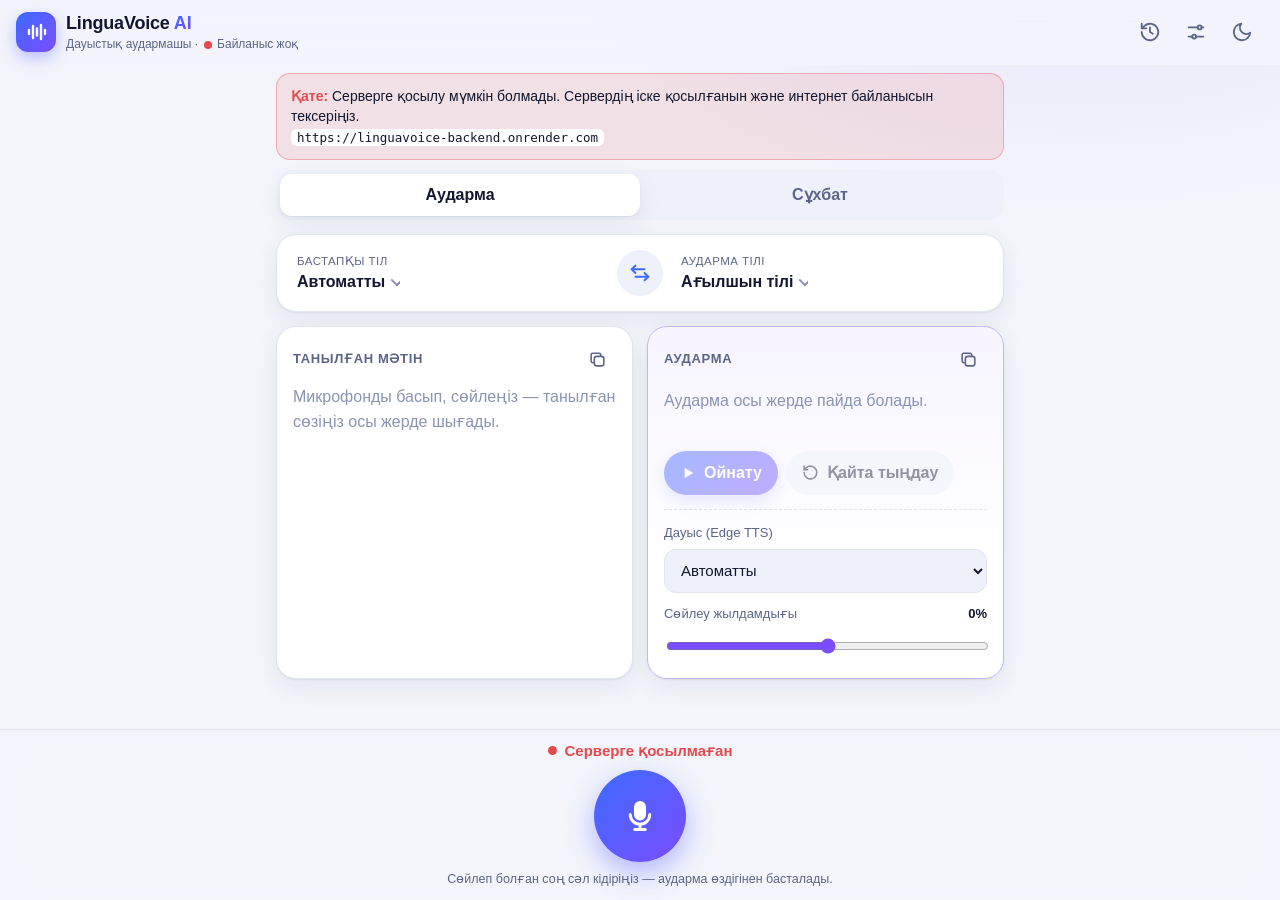
==== commit cc23b120: "Update index.html" ====
--- a/index.html
+++ b/index.html
@@ -20,7 +20,7 @@
    Other values are optional tuning.
    ===================================================================== */
 const CONFIG = {
-  API_BASE_URL: "https://YOUR-BACKEND-URL.example",
+  API_BASE_URL: "https://linguavoice-backend.onrender.com",
   REQUEST_TIMEOUT_MS: 30000,      // max wait for a translation / for the voice
   DEFAULT_SILENCE_MS: 500,        // end-of-speech pause (250–1200 ms, user-adjustable)
   MAX_RECORDING_MS: 60000,        // hard cap for one utterance
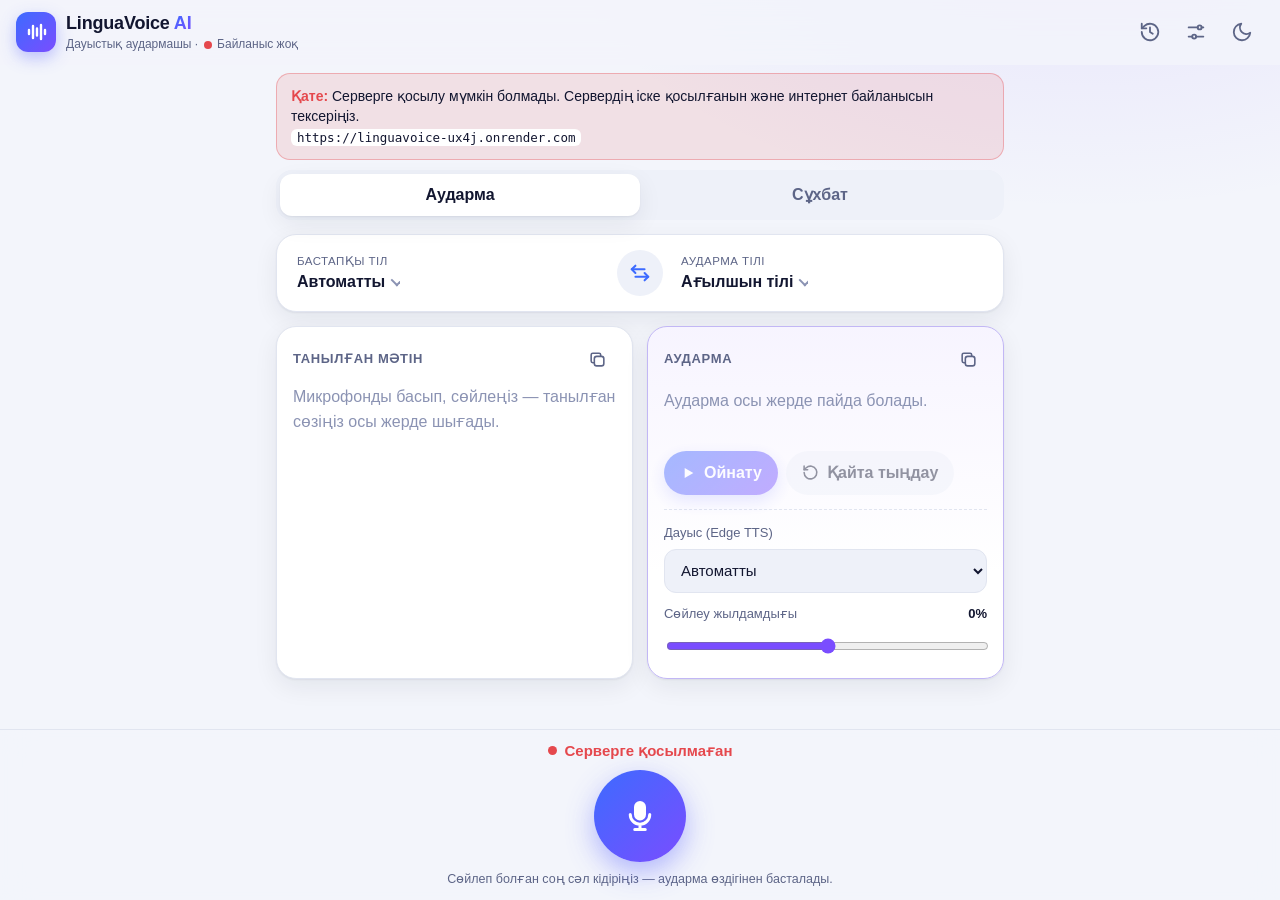
==== commit dd63b05a: "Update index.html" ====
--- a/index.html
+++ b/index.html
@@ -20,7 +20,7 @@
    Other values are optional tuning.
    ===================================================================== */
 const CONFIG = {
-  API_BASE_URL: "https://linguavoice-backend.onrender.com",
+  API_BASE_URL: "https://linguavoice-ux4j.onrender.com",
   REQUEST_TIMEOUT_MS: 30000,      // max wait for a translation / for the voice
   DEFAULT_SILENCE_MS: 500,        // end-of-speech pause (250–1200 ms, user-adjustable)
   MAX_RECORDING_MS: 60000,        // hard cap for one utterance
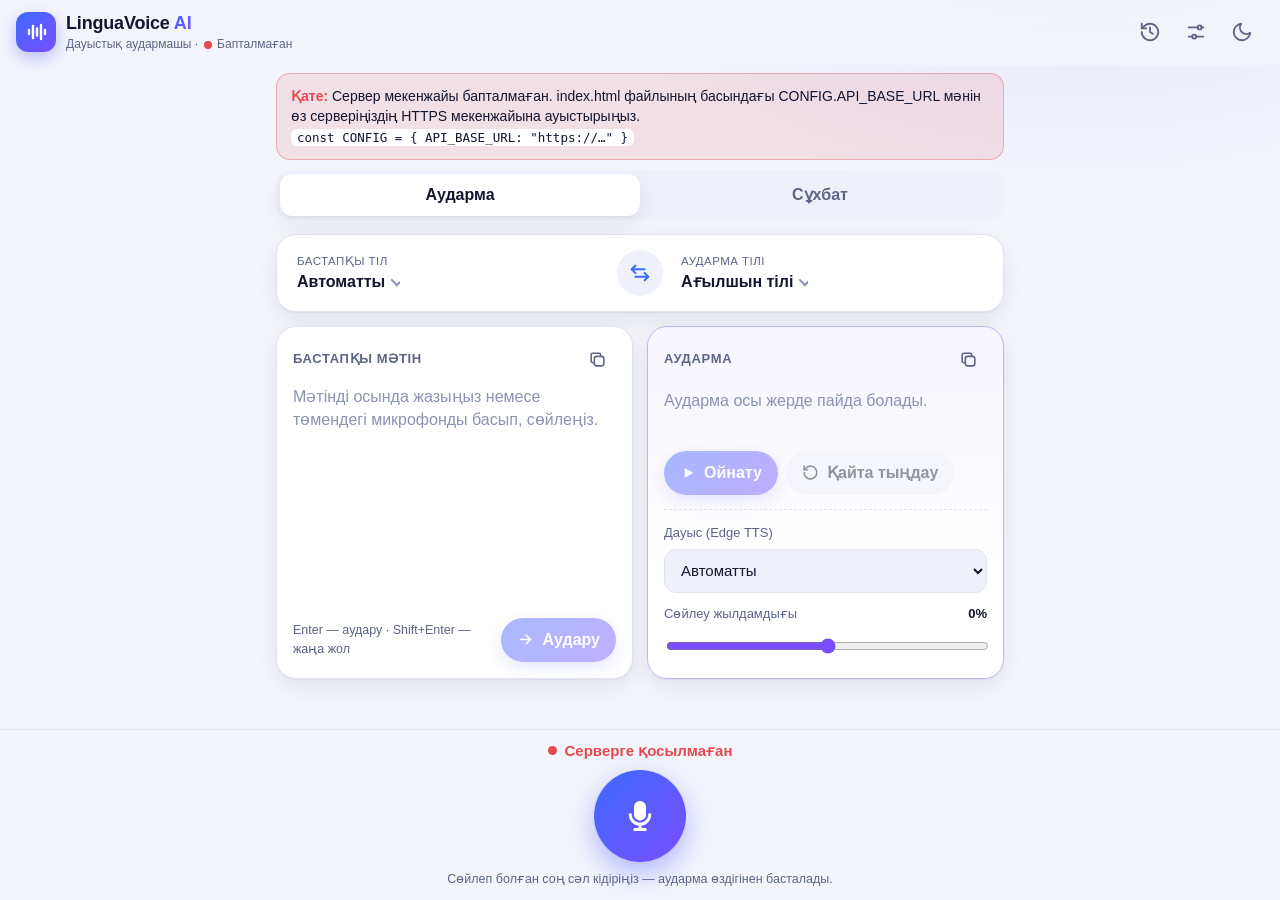
==== commit a965bfb6: "Add files via upload" ====
--- a/index.html
+++ b/index.html
@@ -20,7 +20,7 @@
    Other values are optional tuning.
    ===================================================================== */
 const CONFIG = {
-  API_BASE_URL: "https://linguavoice-ux4j.onrender.com",
+  API_BASE_URL: "https://YOUR-BACKEND-URL.example",
   REQUEST_TIMEOUT_MS: 30000,      // max wait for a translation / for the voice
   DEFAULT_SILENCE_MS: 500,        // end-of-speech pause (250–1200 ms, user-adjustable)
   MAX_RECORDING_MS: 60000,        // hard cap for one utterance
@@ -134,6 +134,21 @@
 .text.live::after{content:"";display:inline-block;width:2px;height:1em;background:var(--violet);margin-left:2px;vertical-align:-2px;animation:blink .8s infinite}
 .accent{border-color:var(--border);border-color:color-mix(in srgb,var(--violet) 30%,var(--border));background:var(--surface);background:linear-gradient(180deg,color-mix(in srgb,var(--violet) 6%,var(--surface)),var(--surface) 70%)}
 .player{display:flex;gap:8px;margin-top:14px;flex-wrap:wrap}
+.text-card h2{white-space:nowrap}
+.text-card .chip{min-width:0;overflow:hidden;text-overflow:ellipsis}
+.src-card{display:flex;flex-direction:column}
+.src-card .src-foot{margin-top:auto;padding-top:12px}
+.text-card:focus-within{border-color:color-mix(in srgb,var(--blue) 55%,var(--border))}
+.src-input{display:block;width:100%;border:0;background:transparent;resize:none;padding:0;margin:0;color:var(--text);
+  font:inherit;font-size:17px;line-height:1.45;min-height:52px;max-height:42vh;overflow-y:auto}
+.src-input:focus,.src-input:focus-visible{outline:none}
+.src-input::placeholder{color:var(--faint);font-size:16px;opacity:1}
+.src-foot{display:flex;align-items:center;gap:10px;min-height:44px}
+.src-foot .pill{margin-left:auto}
+.kbd-hint,.counter{font-size:12.5px;color:var(--muted)}
+.counter.over{color:var(--danger);font-weight:600}
+.kbd-hint{display:none}
+@media (hover:hover) and (pointer:fine){.kbd-hint{display:inline}}
 .pill{height:44px;padding:0 16px;border-radius:999px;display:inline-flex;align-items:center;gap:8px;font-weight:600;background:var(--surface-2);transition:filter .15s,background .15s}
 .pill:hover{filter:brightness(1.04);background:var(--surface-3)}
 .pill.primary{background:var(--grad);color:#fff;box-shadow:0 6px 16px rgba(80,90,255,.3)}
@@ -320,16 +335,28 @@
     </div>
 
     <div class="grid2">
-      <article class="card text-card" aria-labelledby="hSrc">
+      <article class="card text-card src-card" aria-labelledby="hSrc">
         <header>
-          <h2 id="hSrc">Танылған мәтін</h2>
+          <h2 id="hSrc">Бастапқы мәтін</h2>
           <span class="chip" id="detChip" hidden></span>
           <span class="spacer"></span>
-          <button class="copy-btn" id="copySrc" aria-label="Танылған мәтінді көшіру" title="Көшіру">
+          <button class="copy-btn" id="clearSrc" aria-label="Мәтінді тазалау" title="Тазалау" hidden>
+            <svg width="18" height="18" viewBox="0 0 24 24" fill="none" stroke="currentColor" stroke-width="2.2" stroke-linecap="round"><path d="M6 6l12 12M18 6 6 18"/></svg>
+          </button>
+          <button class="copy-btn" id="copySrc" aria-label="Бастапқы мәтінді көшіру" title="Көшіру">
             <svg width="19" height="19" viewBox="0 0 24 24" fill="none" stroke="currentColor" stroke-width="2" stroke-linejoin="round"><rect x="8" y="8" width="12" height="12" rx="3"/><path d="M16 8V6a2 2 0 0 0-2-2H6a2 2 0 0 0-2 2v8a2 2 0 0 0 2 2h2"/></svg>
           </button>
         </header>
-        <p class="text" id="srcText" aria-live="polite" data-placeholder="Микрофонды басып, сөйлеңіз — танылған сөзіңіз осы жерде шығады."></p>
+        <textarea class="src-input" id="srcText" rows="2" maxlength="3000" enterkeyhint="send" spellcheck="true"
+          aria-label="Аударылатын мәтін" placeholder="Мәтінді осында жазыңыз немесе төмендегі микрофонды басып, сөйлеңіз."></textarea>
+        <div class="src-foot">
+          <span class="kbd-hint">Enter — аудару · Shift+Enter — жаңа жол</span>
+          <span class="counter" id="srcCount" hidden></span>
+          <button class="pill primary" id="translateBtn" disabled aria-label="Мәтінді аудару">
+            <svg width="17" height="17" viewBox="0 0 24 24" fill="none" stroke="currentColor" stroke-width="2.4" stroke-linecap="round" stroke-linejoin="round"><path d="M5 12h14"/><path d="m13 6 6 6-6 6"/></svg>
+            Аудару
+          </button>
+        </div>
       </article>
 
       <article class="card text-card accent" aria-labelledby="hTgt">
@@ -485,7 +512,8 @@
   status: {
     idle: "Жүктелуде…", ready: "Дайын", listening: "Тыңдап тұрмын… сөйлеңіз", hearing: "Тыңдап тұрмын…",
     processing: "Сөз өңделуде…", translating: "Аударылуда…", tts: "Дауыс жасалуда…",
-    playing: "Аударма ойнатылуда…", error: "Қате", offline: "Серверге қосылмаған"
+    playing: "Аударма ойнатылуда…", error: "Қате", offline: "Серверге қосылмаған",
+    waking: "Сервер оянуда… бұл 1 минутқа дейін созылуы мүмкін"
   },
   conn: { connecting: "Қосылуда…", online: "Қосылды", offline: "Байланыс жоқ", unconfigured: "Бапталмаған" },
   err: {
@@ -516,7 +544,8 @@
     tts_no_audio: "Edge TTS дыбыс қайтармады.",
     voices_unavailable: "Edge TTS дауыстар тізімін жүктеу мүмкін болмады. Автоматты дауыс қолданылады.",
     audio_too_large: "Жазба тым ұзақ. Қысқарақ сөйлеңіз.",
-    text_too_long: "Мәтін тым ұзақ.",
+    text_too_long: "Мәтін тым ұзақ (ең көбі 3000 таңба).",
+    empty_text: "Аудару үшін мәтін жазыңыз.",
     playback_blocked: "Браузер дыбысты автоматты ойнатуға рұқсат бермеді. «Ойнату» түймесін басыңыз.",
     playback_failed: "Аудионы ойнату мүмкін болмады.",
     bad_request: "Сұрау қате құрылған.",
@@ -552,6 +581,7 @@
   ["ms","Малай тілі","Bahasa Melayu"],["vi","Вьетнам тілі","Tiếng Việt"],["th","Тай тілі","ไทย"]
 ].map(([code, kk, native]) => ({ code, kk, native }));
 const LANG = Object.fromEntries(LANGS.map(l => [l.code, l]));
+const MAX_TEXT_CHARS = 3000; // must match MAX_TEXT_CHARS on the backend
 const langName = c => c === "auto" ? T.auto : (LANG[c] ? LANG[c].kk : (c || "").toUpperCase());
 
 /* ============================== Utilities ============================== */
@@ -573,14 +603,15 @@
   el.textContent = msg; el.classList.toggle("err", isErr); el.classList.add("show");
   clearTimeout(toastTimer); toastTimer = setTimeout(() => el.classList.remove("show"), ms);
 }
-function banner(html) {
-  if (!html) { $("banner").hidden = true; return; }
-  $("bannerText").innerHTML = html; $("banner").hidden = false;
+let bannerKind = null;
+function banner(html, kind) {
+  if (!html) { $("banner").hidden = true; bannerKind = null; return; }
+  $("bannerText").innerHTML = html; $("banner").hidden = false; bannerKind = kind || "other";
 }
 let statusKind = "idle";
 function setStatus(kind, text) {
   const map = { idle: "idle", ready: "ready", listening: "listening", hearing: "listening", processing: "busy",
-    translating: "busy", tts: "busy", playing: "playing", error: "error", offline: "error" };
+    translating: "busy", tts: "busy", waking: "busy", playing: "playing", error: "error", offline: "error" };
   statusKind = kind;
   $("status").dataset.kind = map[kind] || "ready";
   $("statusText").textContent = text || T.status[kind] || "";
@@ -663,7 +694,8 @@
       this.backoff = 800; this.setConn("online");
       clearInterval(this.pingTimer);
       this.pingTimer = setInterval(() => this.send({ type: "ping", t: Date.now() }), 25000);
-      if (statusKind === "offline" || statusKind === "idle") setStatus("ready");
+      if (statusKind === "offline" || statusKind === "idle" || statusKind === "waking") setStatus("ready");
+      if (bannerKind === "unreachable") banner(null);
     };
     ws.onmessage = ev => {
       if (typeof ev.data === "string") {
@@ -1028,15 +1060,17 @@
   },
 
   async checkHealth() {
+    // A free Render server may sleep; waking it takes up to about a minute.
+    const wake = setTimeout(() => { if (!Net.open && statusKind === "idle") setStatus("waking", T.status.waking); }, 4000);
     try {
-      const r = await fetchTimeout(api("/api/health"), {}, 20000);
+      const r = await fetchTimeout(api("/api/health"), {}, 75000);
       const j = await r.json();
       $("infoModel").textContent = j.model || "—";
       if (!j.gemini_configured) banner(`<b>${esc(T.status.error)}:</b> ${esc(T.err.server_misconfigured)}`);
       if (statusKind === "idle") setStatus("ready");
     } catch {
-      if (!Net.open) { setStatus("offline"); banner(`<b>${esc(T.status.error)}:</b> ${esc(T.err.backend_unreachable)}<br><code>${esc(BACKEND.base)}</code>`); }
-    }
+      if (!Net.open) { setStatus("offline"); banner(`<b>${esc(T.status.error)}:</b> ${esc(T.err.backend_unreachable)}<br><code>${esc(BACKEND.base)}</code>`, "unreachable"); }
+    } finally { clearTimeout(wake); }
   },
 
   /* ---------- UI binding ---------- */
@@ -1052,7 +1086,13 @@
     $("convBBtn").onclick = () => this.openPicker("convB");
     $("swapBtn").onclick = () => this.swap();
     $("convSwap").onclick = () => { const a = prefs.convA; savePref("convA", prefs.convB); savePref("convB", a); this.renderLangs(); this.spin("convSwap"); };
-    $("copySrc").onclick = () => copyText($("srcText").textContent);
+    $("copySrc").onclick = () => copyText($("srcText").value.trim());
+    $("clearSrc").onclick = () => { $("srcText").value = ""; this.onSrcInput(); $("srcText").focus(); };
+    $("srcText").addEventListener("input", () => this.onSrcInput());
+    $("srcText").addEventListener("keydown", e => {
+      if (e.key === "Enter" && !e.shiftKey && !e.isComposing && e.keyCode !== 229) { e.preventDefault(); this.translateTyped(); }
+    });
+    $("translateBtn").onclick = () => this.translateTyped();
     $("copyTgt").onclick = () => copyText($("tgtText").textContent);
     $("micBtn").onclick = () => this.micPressed({ mode: "translate" });
     $("cancelBtn").onclick = () => this.cancelRecording();
@@ -1131,8 +1171,8 @@
     }
     savePref("src", prefs.tgt); savePref("tgt", newTgt);
     if (!Voices.hasVoice(newTgt)) toast(T.err.no_voice_for_target, true);
-    const s = $("srcText").textContent, t = $("tgtText").textContent;
-    if (s || t) { $("srcText").textContent = t; $("tgtText").textContent = s; this.last = null; this.updatePlayButtons(); }
+    const s = $("srcText").value, t = $("tgtText").textContent;
+    if (s || t) { this.setSrc(t); $("tgtText").textContent = s; this.last = null; this.updatePlayButtons(); }
     $("detChip").hidden = true;
     this.renderLangs(); this.spin("swapBtn");
   },
@@ -1291,8 +1331,8 @@
     });
     setStatus("processing");
     if (rc.mode === "translate") {
-      $("srcText").textContent = ""; $("tgtText").textContent = ""; $("detChip").hidden = true; $("tgtChip").hidden = true;
-      $("srcText").classList.add("live"); this.last = null; this.updatePlayButtons(); this.renderMetrics(job);
+      this.setSrc(""); $("tgtText").textContent = ""; $("detChip").hidden = true; $("tgtChip").hidden = true;
+      this.last = null; this.updatePlayButtons(); this.renderMetrics(job);
     } else {
       job.bubble = this.addBubble(rc);
     }
@@ -1310,12 +1350,66 @@
     }
   },
 
+  /* ---------- typed text ---------- */
+  setSrc(text) { $("srcText").value = text || ""; this.onSrcInput(); },
+  onSrcInput() {
+    const el = $("srcText"), len = el.value.length;
+    el.style.height = "auto"; el.style.height = el.scrollHeight + "px";
+    $("translateBtn").disabled = !el.value.trim();
+    if (!this.last || el.value.trim() !== this.last.source) $("detChip").hidden = true; // stale after editing
+    $("clearSrc").hidden = !len;
+    const c = $("srcCount");
+    c.hidden = len < MAX_TEXT_CHARS * 0.8;
+    c.textContent = `${len} / ${MAX_TEXT_CHARS}`;
+    c.classList.toggle("over", len >= MAX_TEXT_CHARS);
+  },
+  translateTyped() {
+    const el = $("srcText"), text = el.value.trim();
+    if (!text) { toast(T.err.empty_text); el.focus(); return; }
+    if (text.length > MAX_TEXT_CHARS) { this.fail("text_too_long"); return; }
+    if (!BACKEND.ok) { this.fail(BACKEND.code); return; }
+    Player.unlock();                              // inside the click/keypress: allows audio on iOS
+    if (Recorder.active || this.rec) this.cancelRecording();
+    const source = prefs.src, target = prefs.tgt;
+    if (!Voices.hasVoice(target)) { this.fail("no_voice_for_target"); return; }
+    const running = this.job && this.job.ctx && this.job.ctx.typed;
+    if (running && this.job.ctx.text === text && this.job.ctx.source === source && this.job.ctx.target === target) return; // already on it
+    const l = this.last;
+    if (!this.job && l && l.complete && l.source === text && l.src === source && l.lang === target && $("tgtText").textContent === l.text) {
+      this.playPressed(true); return;             // same text again: no new request, just play it
+    }
+    if (matchMedia("(pointer:coarse)").matches) el.blur(); // hide the phone keyboard so the result is visible
+    const rc = { mode: "translate", typed: true, text, source, target, id: uid() };
+    const voice = Voices.chosen(target);
+    const job = this.newJob("translate", { ctx: rc, voice, rate: prefs.rate, wantPlay: prefs.autoplay, m: { tEnd: now() } });
+    setStatus("translating");
+    $("tgtText").textContent = ""; $("detChip").hidden = true; $("tgtChip").hidden = true;
+    this.last = null; this.updatePlayButtons(); this.renderMetrics(job);
+    if (job.wantPlay) Player.begin(job.id);
+    const msg = { type: "translate_text", id: job.id, text, source_lang: source, target_lang: target, voice, rate: prefs.rate, tts: true };
+    (async () => {
+      if (Net.open || await Net.waitOpen(2500)) {
+        if (this.job === job) { Net.send(msg); job.m.sent = now(); }
+        return;
+      }
+      if (this.job !== job) return;
+      job.viaHttp = true;
+      await this.translateHttp(job, rc, null);
+    })().catch(e => { if (this.job === job) this.jobError(job, e.code || "translate_failed"); });
+  },
+
   async translateHttp(job, rc, wav) {
-    const fd = new FormData();
-    fd.append("audio", new Blob([wav], { type: "audio/wav" }), "speech.wav");
-    fd.append("source_lang", rc.source); fd.append("target_lang", rc.target);
     job.m.sent = now();
-    const r = await fetchTimeout(api("/api/translate"), { method: "POST", body: fd, signal: job.abort.signal });
+    let r;
+    if (rc.typed) {
+      r = await fetchTimeout(api("/api/translate_text"), { method: "POST", headers: { "Content-Type": "application/json" },
+        body: JSON.stringify({ text: rc.text, source_lang: rc.source, target_lang: rc.target }), signal: job.abort.signal });
+    } else {
+      const fd = new FormData();
+      fd.append("audio", new Blob([wav], { type: "audio/wav" }), "speech.wav");
+      fd.append("source_lang", rc.source); fd.append("target_lang", rc.target);
+      r = await fetchTimeout(api("/api/translate"), { method: "POST", body: fd, signal: job.abort.signal });
+    }
     const j = await r.json().catch(() => ({}));
     if (!r.ok) throw new AppError((j.error && j.error.code) || "translate_failed");
     if (this.job !== job) return;
@@ -1382,8 +1476,8 @@
     if (job.kind !== "translate") return;
     const rc = job.ctx;
     if (rc.mode === "translate") {
-      if (m.recognized_text) $("srcText").textContent = m.recognized_text;
-      if (m.translated_text) { $("srcText").classList.remove("live"); $("tgtText").textContent = m.translated_text; $("tgtText").classList.add("live"); }
+      if (m.recognized_text && !rc.typed) this.setSrc(m.recognized_text);
+      if (m.translated_text) { $("tgtText").textContent = m.translated_text; $("tgtText").classList.add("live"); }
     } else if (job.bubble) {
       job.bubble.querySelector(".b-src").textContent = m.recognized_text || "";
       job.bubble.querySelector(".b-tr").textContent = m.translated_text || "";
@@ -1399,12 +1493,14 @@
     job.result = { src: m.recognized_text, tr: m.translated_text, det, voice: m.voice || job.voice };
     if (rc.mode === "translate") {
       this.lastDetected = det;
-      $("srcText").classList.remove("live"); $("tgtText").classList.remove("live");
-      $("srcText").textContent = m.recognized_text; $("tgtText").textContent = m.translated_text;
+      $("tgtText").classList.remove("live");
+      if (!rc.typed) this.setSrc(m.recognized_text);
+      $("tgtText").textContent = m.translated_text;
       $("detChip").textContent = rc.source === "auto" ? T.autoDetected(langName(det)) : langName(det);
       $("detChip").hidden = !det;
       $("tgtChip").textContent = langName(rc.target); $("tgtChip").hidden = false;
-      this.last = { text: m.translated_text, lang: rc.target, segments: [], voice: job.voice, rate: job.rate, complete: false };
+      this.last = { text: m.translated_text, lang: rc.target, segments: [], voice: job.voice, rate: job.rate, complete: false,
+        source: m.recognized_text, src: rc.source };
       this.renderMetrics(job);
     } else if (job.bubble) {
       job.bubble.querySelector(".b-src").textContent = m.recognized_text;
@@ -1451,7 +1547,7 @@
       if (!job.gotResult) { job.bubble.classList.add("err"); job.bubble.querySelector(".b-tr").textContent = errText(code); }
     }
     if (job.kind === "translate" && job.ctx.mode === "translate" && !job.gotResult) {
-      $("srcText").classList.remove("live"); $("tgtText").classList.remove("live");
+      $("tgtText").classList.remove("live");
     }
     this.micState("idle");
     this.fail(code, ttsStage && job.gotResult);
@@ -1509,7 +1605,7 @@
     }
     // voice / speed changed (or nothing cached): synthesize again with Edge TTS
     const lang = (l && l.lang) || prefs.tgt;
-    this.speak({ text, lang, voice, rate, onAudioDone: segs => { this.last = { text, lang, segments: segs, voice, rate, complete: true }; } });
+    this.speak({ text, lang, voice, rate, onAudioDone: segs => { this.last = { ...(l || {}), text, lang, segments: segs, voice, rate, complete: true }; } });
   },
 
   /* ---------- conversation ---------- */
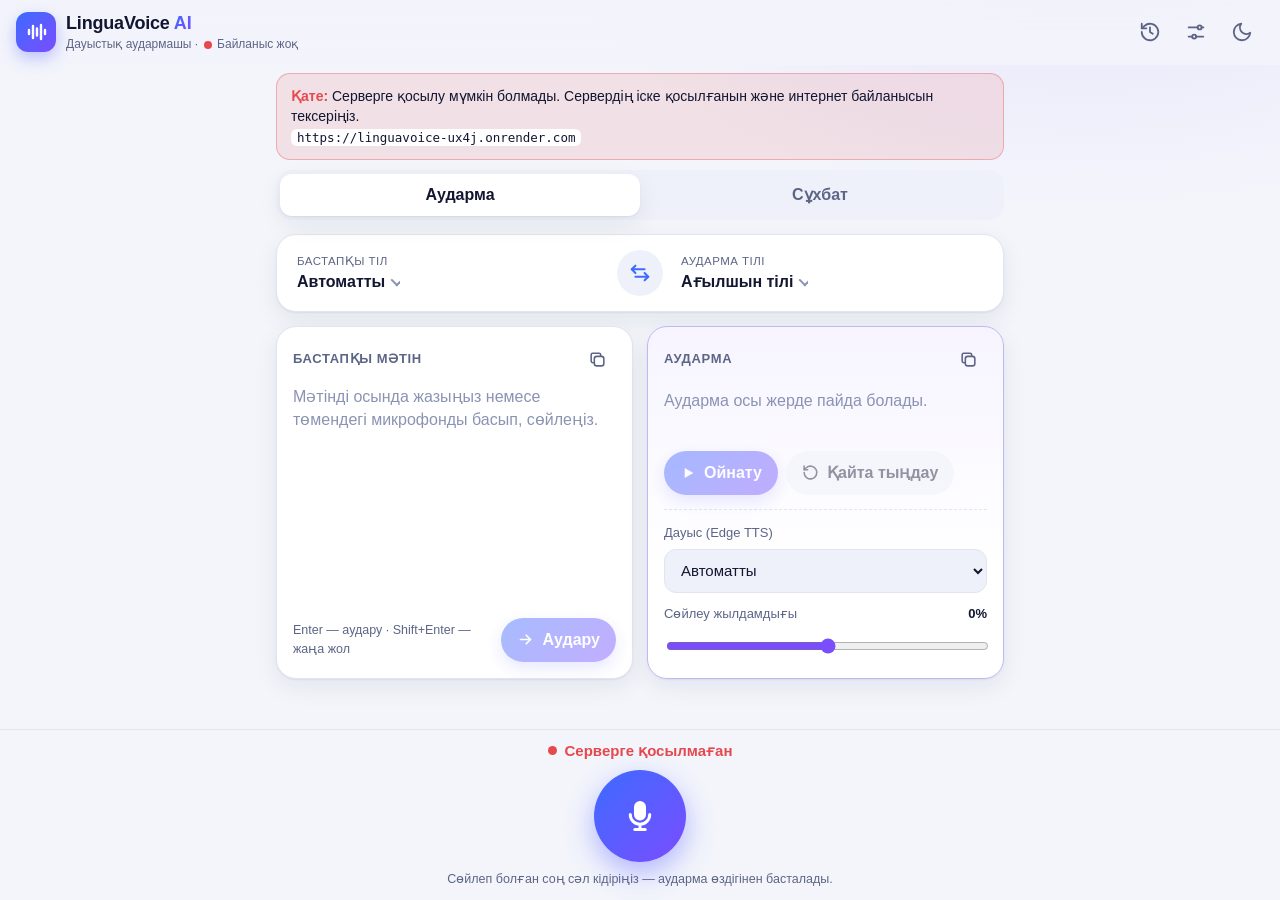
==== commit 021f0b98: "Update index.html" ====
--- a/index.html
+++ b/index.html
@@ -20,7 +20,7 @@
    Other values are optional tuning.
    ===================================================================== */
 const CONFIG = {
-  API_BASE_URL: "https://YOUR-BACKEND-URL.example",
+  API_BASE_URL: "https://linguavoice-ux4j.onrender.com",
   REQUEST_TIMEOUT_MS: 30000,      // max wait for a translation / for the voice
   DEFAULT_SILENCE_MS: 500,        // end-of-speech pause (250–1200 ms, user-adjustable)
   MAX_RECORDING_MS: 60000,        // hard cap for one utterance
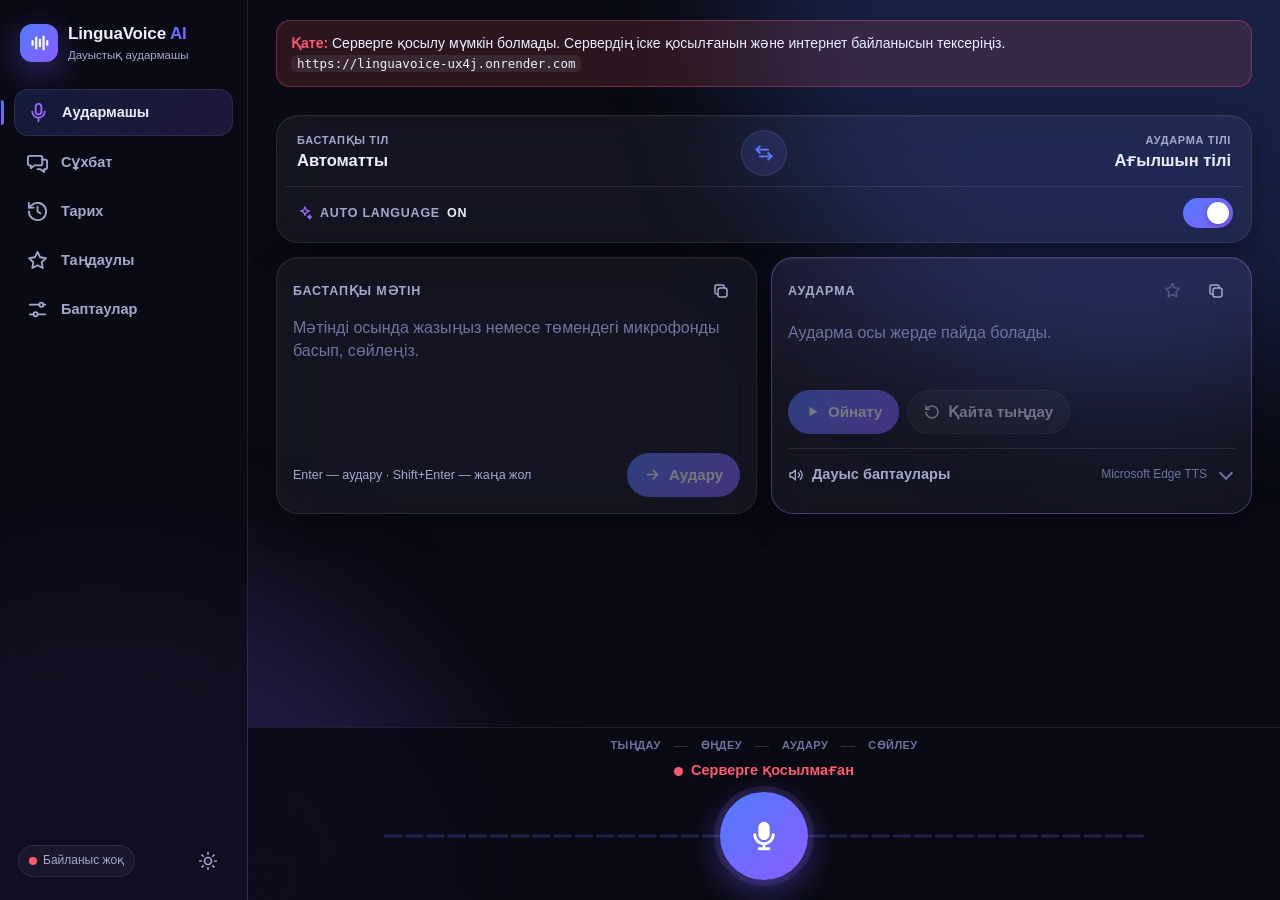
==== commit 0594c5be: "Add files via upload" ====
--- a/index.html
+++ b/index.html
@@ -1,394 +1,142 @@
 <!doctype html>
-<html lang="kk">
+<html lang="kk" data-theme="dark">
 <head>
 <meta charset="utf-8">
 <meta name="viewport" content="width=device-width, initial-scale=1, viewport-fit=cover">
 <title>LinguaVoice AI — дауыстық аудармашы</title>
 <meta name="description" content="LinguaVoice AI: Gemini және Microsoft Edge TTS негізіндегі жылдам дауыстық аудармашы">
-<meta name="theme-color" content="#3D6BFF">
-<link rel="icon" href="data:image/svg+xml,%3Csvg xmlns='http://www.w3.org/2000/svg' viewBox='0 0 64 64'%3E%3Cdefs%3E%3ClinearGradient id='g' x1='0' y1='0' x2='1' y2='1'%3E%3Cstop offset='0' stop-color='%233D6BFF'/%3E%3Cstop offset='1' stop-color='%237A4DFF'/%3E%3C/linearGradient%3E%3C/defs%3E%3Crect width='64' height='64' rx='16' fill='url(%23g)'/%3E%3Cpath d='M20 26v12M28 20v24M36 24v16M44 29v6' stroke='white' stroke-width='5' stroke-linecap='round'/%3E%3C/svg%3E">
-
+<meta name="theme-color" content="#0A0B14">
+<link rel="manifest" href="manifest.webmanifest">
+<link rel="icon" href="icons/icon.svg" type="image/svg+xml">
+<link rel="icon" href="icons/icon-192.png" sizes="192x192" type="image/png">
+<link rel="apple-touch-icon" href="icons/apple-touch-icon.png">
+<meta name="apple-mobile-web-app-capable" content="yes">
+<meta name="mobile-web-app-capable" content="yes">
+<meta name="apple-mobile-web-app-status-bar-style" content="black-translucent">
+<meta name="apple-mobile-web-app-title" content="LinguaVoice">
 <script>
-/* =====================================================================
-   LinguaVoice AI — CONFIGURATION (the only thing you need to edit)
-   ---------------------------------------------------------------------
-   API_BASE_URL : the HTTPS address of YOUR deployed FastAPI backend,
-                  e.g. "https://linguavoice-backend.onrender.com"
-                  (no trailing slash, no /api, no /ws).
-                  The Gemini API key is NOT put here — it lives only on
-                  the backend as the GEMINI_API_KEY environment variable.
-   Other values are optional tuning.
-   ===================================================================== */
-const CONFIG = {
-  API_BASE_URL: "https://linguavoice-ux4j.onrender.com",
-  REQUEST_TIMEOUT_MS: 30000,      // max wait for a translation / for the voice
-  DEFAULT_SILENCE_MS: 500,        // end-of-speech pause (250–1200 ms, user-adjustable)
-  MAX_RECORDING_MS: 60000,        // hard cap for one utterance
-  NO_SPEECH_TIMEOUT_MS: 8000,     // stop listening if nobody speaks
-  HISTORY_LIMIT: 300              // local history entries kept in this browser
-};
+  // apply the saved theme before first paint (no flash)
+  try { var t = JSON.parse(localStorage.getItem("lv.theme")) || "dark"; if (t === "system") t = matchMedia("(prefers-color-scheme: light)").matches ? "light" : "dark"; document.documentElement.dataset.theme = t; } catch (e) {}
 </script>
-
-<style>
-:root{
-  --bg:#F3F5FB; --bg-glow:rgba(122,77,255,.10); --surface:#FFFFFF; --surface-2:#EEF1F9; --surface-3:#E4E8F4;
-  --text:#121630; --muted:#5D6587; --faint:#8B93B3; --border:#E1E5F0;
-  --blue:#3D6BFF; --violet:#7A4DFF; --grad:linear-gradient(135deg,#3D6BFF 0%,#7A4DFF 100%);
-  --blue-soft:rgba(61,107,255,.12); --violet-soft:rgba(122,77,255,.12);
-  --danger:#E5484D; --danger-soft:rgba(229,72,77,.12); --ok:#1F9D63; --warn:#C98A00;
-  --shadow:0 1px 2px rgba(18,22,48,.06),0 8px 24px rgba(18,22,48,.07);
-  --shadow-lg:0 12px 40px rgba(40,40,120,.22);
-  --radius:20px; --radius-sm:14px;
-  --dock-h:188px;
-  color-scheme:light;
-}
-@media (prefers-color-scheme:dark){
-  :root:not([data-theme="light"]){
-    --bg:#0B0E1C; --bg-glow:rgba(122,77,255,.16); --surface:#151A2E; --surface-2:#1C2240; --surface-3:#252C52;
-    --text:#E9ECFA; --muted:#A0A8CC; --faint:#6E77A0; --border:#262D50;
-    --blue-soft:rgba(91,131,255,.18); --violet-soft:rgba(140,100,255,.18);
-    --shadow:0 1px 2px rgba(0,0,0,.4),0 10px 30px rgba(0,0,0,.35); --shadow-lg:0 14px 44px rgba(0,0,0,.55);
-    color-scheme:dark;
-  }
-}
-:root[data-theme="dark"]{
-  --bg:#0B0E1C; --bg-glow:rgba(122,77,255,.16); --surface:#151A2E; --surface-2:#1C2240; --surface-3:#252C52;
-  --text:#E9ECFA; --muted:#A0A8CC; --faint:#6E77A0; --border:#262D50;
-  --blue-soft:rgba(91,131,255,.18); --violet-soft:rgba(140,100,255,.18);
-  --shadow:0 1px 2px rgba(0,0,0,.4),0 10px 30px rgba(0,0,0,.35); --shadow-lg:0 14px 44px rgba(0,0,0,.55);
-  color-scheme:dark;
-}
-*{box-sizing:border-box}
-html,body{margin:0;padding:0}
-html{-webkit-text-size-adjust:100%;text-size-adjust:100%}
-body{
-  font-family:-apple-system,BlinkMacSystemFont,"Segoe UI",Roboto,"Noto Sans","Helvetica Neue",Arial,sans-serif;
-  background:radial-gradient(900px 500px at 85% -10%,var(--bg-glow),transparent 60%),var(--bg);
-  background-attachment:fixed;color:var(--text);min-height:100vh;min-height:100dvh;
-  overflow-x:hidden;-webkit-tap-highlight-color:transparent;line-height:1.45;
-}
-button,input,select{font:inherit;color:inherit}
-button{cursor:pointer;border:0;background:none;touch-action:manipulation}
-button:focus-visible,select:focus-visible,input:focus-visible{outline:3px solid var(--blue);outline-offset:2px}
-[hidden]{display:none!important}
-.sr{position:absolute;width:1px;height:1px;overflow:hidden;clip:rect(0 0 0 0);white-space:nowrap}
-svg{display:block}
-
-/* ---------- header ---------- */
-.topbar{position:sticky;top:0;z-index:20;display:flex;align-items:center;gap:10px;justify-content:space-between;
-  padding:calc(10px + env(safe-area-inset-top)) 16px 10px;background:var(--bg);background:color-mix(in srgb,var(--bg) 82%,transparent);
-  -webkit-backdrop-filter:saturate(1.4) blur(14px);backdrop-filter:saturate(1.4) blur(14px);border-bottom:1px solid transparent}
-.brand{display:flex;align-items:center;gap:10px;min-width:0}
-.logo{width:40px;height:40px;border-radius:12px;background:var(--grad);display:grid;place-items:center;flex:0 0 auto;box-shadow:0 6px 16px rgba(80,90,255,.35)}
-.brand h1{font-size:18px;margin:0;letter-spacing:-.01em;white-space:nowrap}
-.brand h1 span{background:var(--grad);-webkit-background-clip:text;background-clip:text;color:transparent}
-.brand-text{min-width:0}
-.subline{display:flex;align-items:center;gap:6px;min-width:0}
-.tagline{color:var(--muted);font-size:12px;white-space:nowrap}
-.top-actions{display:flex;align-items:center;gap:2px;flex:0 0 auto}
-.icon-btn{width:44px;height:44px;border-radius:14px;display:grid;place-items:center;color:var(--muted)}
-.icon-btn:hover{background:var(--surface-2);color:var(--text)}
-.conn{display:inline-flex;align-items:center;gap:5px;font-size:12px;color:var(--muted);min-width:0}
-.conn span{white-space:nowrap;overflow:hidden;text-overflow:ellipsis}
-.conn i{width:8px;height:8px;border-radius:50%;background:var(--faint);flex:0 0 auto}
-.conn[data-state="online"] i{background:var(--ok);box-shadow:0 0 0 3px rgba(31,157,99,.18)}
-.conn[data-state="connecting"] i{background:var(--warn);animation:blink 1s infinite}
-.conn[data-state="offline"] i,.conn[data-state="unconfigured"] i{background:var(--danger)}
-@keyframes blink{50%{opacity:.3}}
-
-/* ---------- layout ---------- */
-main{width:100%;max-width:760px;margin:0 auto;padding:6px 16px calc(var(--dock-h) + 24px + env(safe-area-inset-bottom))}
-.banner{max-width:760px;margin:8px auto 0;padding:0 16px}
-.banner .inner{display:flex;gap:10px;align-items:flex-start;background:var(--danger-soft);color:var(--text);border:1px solid color-mix(in srgb,var(--danger) 35%,transparent);
-  border-radius:var(--radius-sm);padding:12px 14px;font-size:14px}
-.banner .inner b{color:var(--danger)}
-.banner code{font-size:12.5px;background:var(--surface);padding:1px 6px;border-radius:6px;word-break:break-all}
-.tabs{display:grid;grid-template-columns:1fr 1fr;background:var(--surface-2);padding:4px;border-radius:16px;margin:4px 0 14px;position:relative}
-.tabs button{height:42px;border-radius:12px;font-weight:600;color:var(--muted);transition:background .2s,color .2s}
-.tabs button[aria-selected="true"]{background:var(--surface);color:var(--text);box-shadow:var(--shadow)}
-.card{background:var(--surface);border:1px solid var(--border);border-radius:var(--radius);box-shadow:var(--shadow)}
-
-/* language bar */
-.langbar{display:grid;grid-template-columns:minmax(0,1fr) auto minmax(0,1fr);align-items:center;gap:6px;padding:8px;margin-bottom:14px}
-.lang-btn{min-height:60px;padding:8px 12px;border-radius:14px;text-align:left;display:flex;flex-direction:column;justify-content:center;min-width:0;transition:background .15s}
-.lang-btn:hover{background:var(--surface-2)}
-.lang-btn small{font-size:11.5px;color:var(--muted);text-transform:uppercase;letter-spacing:.04em}
-.lang-btn span{font-weight:650;font-size:16px;white-space:nowrap;overflow:hidden;text-overflow:ellipsis;display:flex;align-items:center;gap:6px}
-.lang-btn span::after{content:"";width:7px;height:7px;border-right:2px solid var(--faint);border-bottom:2px solid var(--faint);transform:rotate(45deg) translateY(-2px);flex:0 0 auto}
-.swap{width:46px;height:46px;border-radius:50%;display:grid;place-items:center;background:var(--surface-2);color:var(--blue);transition:transform .25s}
-.swap:hover{background:var(--blue-soft)}
-.swap.spin{transform:rotate(180deg)}
-
-/* text cards */
-.grid2{display:grid;gap:14px}
-.text-card{padding:14px 16px 16px;min-width:0}
-.text-card > header{display:flex;align-items:center;gap:8px;margin-bottom:6px;min-height:36px}
-.text-card h2{font-size:13px;margin:0;color:var(--muted);text-transform:uppercase;letter-spacing:.05em;font-weight:650}
-.chip{font-size:12px;padding:3px 9px;border-radius:999px;background:var(--blue-soft);color:var(--blue);font-weight:600;white-space:nowrap}
-.spacer{flex:1}
-.copy-btn{width:38px;height:38px;border-radius:12px;display:grid;place-items:center;color:var(--muted)}
-.copy-btn:hover{background:var(--surface-2);color:var(--text)}
-.text{margin:0;font-size:17px;min-height:52px;white-space:pre-wrap;overflow-wrap:anywhere}
-.text.big{font-size:21px;font-weight:550;line-height:1.38}
-.text:empty::before{content:attr(data-placeholder);color:var(--faint);font-weight:400;font-size:16px}
-.text.live::after{content:"";display:inline-block;width:2px;height:1em;background:var(--violet);margin-left:2px;vertical-align:-2px;animation:blink .8s infinite}
-.accent{border-color:var(--border);border-color:color-mix(in srgb,var(--violet) 30%,var(--border));background:var(--surface);background:linear-gradient(180deg,color-mix(in srgb,var(--violet) 6%,var(--surface)),var(--surface) 70%)}
-.player{display:flex;gap:8px;margin-top:14px;flex-wrap:wrap}
-.text-card h2{white-space:nowrap}
-.text-card .chip{min-width:0;overflow:hidden;text-overflow:ellipsis}
-.src-card{display:flex;flex-direction:column}
-.src-card .src-foot{margin-top:auto;padding-top:12px}
-.text-card:focus-within{border-color:color-mix(in srgb,var(--blue) 55%,var(--border))}
-.src-input{display:block;width:100%;border:0;background:transparent;resize:none;padding:0;margin:0;color:var(--text);
-  font:inherit;font-size:17px;line-height:1.45;min-height:52px;max-height:42vh;overflow-y:auto}
-.src-input:focus,.src-input:focus-visible{outline:none}
-.src-input::placeholder{color:var(--faint);font-size:16px;opacity:1}
-.src-foot{display:flex;align-items:center;gap:10px;min-height:44px}
-.src-foot .pill{margin-left:auto}
-.kbd-hint,.counter{font-size:12.5px;color:var(--muted)}
-.counter.over{color:var(--danger);font-weight:600}
-.kbd-hint{display:none}
-@media (hover:hover) and (pointer:fine){.kbd-hint{display:inline}}
-.pill{height:44px;padding:0 16px;border-radius:999px;display:inline-flex;align-items:center;gap:8px;font-weight:600;background:var(--surface-2);transition:filter .15s,background .15s}
-.pill:hover{filter:brightness(1.04);background:var(--surface-3)}
-.pill.primary{background:var(--grad);color:#fff;box-shadow:0 6px 16px rgba(80,90,255,.3)}
-.pill:disabled{opacity:.45;cursor:not-allowed;filter:none}
-.voice-row{display:grid;grid-template-columns:1fr;gap:12px;margin-top:14px;padding-top:14px;border-top:1px dashed var(--border)}
-.field{display:flex;flex-direction:column;gap:6px;font-size:13px;color:var(--muted);min-width:0}
-.field-head{display:flex;justify-content:space-between;gap:8px}
-.field output{color:var(--text);font-weight:600;font-variant-numeric:tabular-nums}
-select{width:100%;height:44px;border-radius:12px;border:1px solid var(--border);background:var(--surface-2);padding:0 12px;color:var(--text);font-size:15px;min-width:0}
-input[type=range]{width:100%;accent-color:var(--violet);height:28px}
-
-/* metrics */
-.metrics{margin-top:14px;padding:12px 16px}
-.metrics h3{margin:0 0 8px;font-size:13px;color:var(--muted);text-transform:uppercase;letter-spacing:.05em}
-.metrics dl{display:grid;grid-template-columns:1fr auto;gap:6px 12px;margin:0;font-size:14px}
-.metrics dt{color:var(--muted)} .metrics dd{margin:0;text-align:right;font-variant-numeric:tabular-nums;font-weight:600}
-.metrics dd.total{color:var(--violet)}
-
-/* conversation */
-.conv-langs{display:grid;grid-template-columns:minmax(0,1fr) auto minmax(0,1fr);gap:4px;align-items:center;padding:8px;margin-bottom:12px}
-.speaker{display:flex;align-items:center;gap:4px;min-width:0}
-.speaker .lang-btn{flex:1;min-width:0;padding:8px 6px}
-.speaker.b{flex-direction:row-reverse}
-.speaker.b .lang-btn{text-align:right;align-items:flex-end}
-.badge{width:30px;height:30px;border-radius:50%;display:grid;place-items:center;color:#fff;font-weight:700;font-size:14px;flex:0 0 auto}
-.badge.a{background:var(--blue)} .badge.b{background:var(--violet)}
-.chat{display:flex;flex-direction:column;gap:10px;min-height:200px}
-.chat .empty{color:var(--muted);text-align:center;padding:32px 20px;font-size:15px;border:1px dashed var(--border);border-radius:var(--radius)}
-.bubble{max-width:88%;padding:10px 14px 8px;border-radius:18px;background:var(--surface);border:1px solid var(--border);box-shadow:var(--shadow);animation:pop .22s ease-out}
-.bubble.a{align-self:flex-start;border-bottom-left-radius:6px;border-left:3px solid var(--blue)}
-.bubble.b{align-self:flex-end;border-bottom-right-radius:6px;border-right:3px solid var(--violet)}
-.b-meta{font-size:11.5px;color:var(--muted);margin-bottom:2px}
-.b-src{margin:0;font-size:14px;color:var(--muted);white-space:pre-wrap;overflow-wrap:anywhere}
-.b-tr{margin:4px 0 0;font-size:18px;font-weight:560;white-space:pre-wrap;overflow-wrap:anywhere}
-.b-tr:empty::before{content:"…";color:var(--faint)}
-.b-actions{display:flex;gap:2px;justify-content:flex-end;margin-top:4px}
-.b-actions button{width:36px;height:36px;border-radius:10px;display:grid;place-items:center;color:var(--muted)}
-.b-actions button:hover{background:var(--surface-2);color:var(--text)}
-.bubble.err .b-tr{color:var(--danger);font-size:14px;font-weight:500}
-@keyframes pop{from{opacity:0;transform:translateY(6px) scale(.98)}to{opacity:1;transform:none}}
-
-/* ---------- dock ---------- */
-.dock{position:fixed;left:0;right:0;bottom:0;z-index:30;padding:10px 16px calc(12px + env(safe-area-inset-bottom));
-  background:var(--bg);background:color-mix(in srgb,var(--bg) 86%,transparent);-webkit-backdrop-filter:blur(16px);backdrop-filter:blur(16px);border-top:1px solid var(--border)}
-.dock-inner{max-width:760px;margin:0 auto;display:flex;flex-direction:column;align-items:center;gap:8px}
-.status{display:flex;align-items:center;gap:8px;font-size:15px;font-weight:600;min-height:22px;text-align:center;max-width:100%}
-.status .dot{width:9px;height:9px;border-radius:50%;background:var(--ok);flex:0 0 auto}
-.status[data-kind="listening"] .dot{background:var(--danger);animation:blink 1s infinite}
-.status[data-kind="busy"] .dot{background:var(--violet);animation:blink .7s infinite}
-.status[data-kind="playing"] .dot{background:var(--blue);animation:blink 1.2s infinite}
-.status[data-kind="error"]{color:var(--danger)} .status[data-kind="error"] .dot{background:var(--danger)}
-.status[data-kind="idle"] .dot{background:var(--faint)}
-.mic-row{display:flex;align-items:center;justify-content:center;gap:22px;width:100%}
-.mini{width:52px;height:52px;border-radius:50%;display:grid;place-items:center;background:var(--surface);border:1px solid var(--border);box-shadow:var(--shadow);color:var(--text)}
-.mini.ghost{visibility:hidden}
-.mini:hover{background:var(--surface-2)}
-.mic{--level:0;position:relative;width:92px;height:92px;border-radius:50%;background:var(--grad);color:#fff;display:grid;place-items:center;
-  box-shadow:0 10px 28px rgba(80,90,255,.42);transition:transform .15s,box-shadow .2s}
-.mic:active{transform:scale(.96)}
-.mic .ico-stop{display:none}
-.mic::before,.mic::after{content:"";position:absolute;inset:0;border-radius:50%;pointer-events:none;opacity:0}
-.mic[data-state="listening"]{background:linear-gradient(135deg,#FF4D6D,#7A4DFF)}
-.mic[data-state="listening"] .ico-mic{display:none}
-.mic[data-state="listening"] .ico-stop{display:block}
-.mic[data-state="listening"]::before{opacity:1;border:3px solid rgba(255,77,109,.45);transform:scale(calc(1.08 + var(--level)*.45));transition:transform .08s linear}
-.mic[data-state="listening"]::after{opacity:1;background:rgba(122,77,255,.16);transform:scale(calc(1.15 + var(--level)*.8));transition:transform .1s linear;z-index:-1}
-.mic[data-state="listening"][data-speech="0"]::after{animation:breathe 1.6s ease-in-out infinite}
-.mic[data-state="busy"]::before{opacity:1;inset:-6px;border:3px solid transparent;border-top-color:var(--violet);border-right-color:var(--blue);animation:spin .9s linear infinite}
-@keyframes spin{to{transform:rotate(360deg)}}
-@keyframes breathe{50%{transform:scale(1.28);opacity:.5}}
-.dock-conv{display:grid;grid-template-columns:minmax(0,1fr) auto minmax(0,1fr);gap:12px;width:100%;align-items:center}
-.spk{min-height:84px;border-radius:22px;color:#fff;display:flex;flex-direction:column;align-items:center;justify-content:center;gap:2px;padding:8px;
-  box-shadow:0 8px 22px rgba(60,70,200,.3);position:relative;overflow:hidden;transition:transform .12s}
-.spk:active{transform:scale(.97)}
-.spk.a{background:linear-gradient(135deg,#3D6BFF,#5A7DFF)} .spk.b{background:linear-gradient(135deg,#6A45F5,#8E5CFF)}
-.spk span{font-weight:700;font-size:15px} .spk small{font-size:12.5px;opacity:.92;white-space:nowrap;overflow:hidden;text-overflow:ellipsis;max-width:100%}
-.spk[data-state="listening"]{background:linear-gradient(135deg,#FF4D6D,#C2337A)}
-.spk[data-state="listening"]::after{content:"";position:absolute;left:0;bottom:0;height:5px;width:calc(var(--level,0)*100%);background:rgba(255,255,255,.8);transition:width .08s}
-.spk[data-state="busy"]{opacity:.85}
-.hint{margin:0;font-size:12.5px;color:var(--muted);text-align:center}
-
-/* ---------- sheets ---------- */
-.sheet{position:fixed;inset:0;z-index:50;display:flex;align-items:flex-end;justify-content:center;background:rgba(8,10,24,.45);animation:fade .18s}
-.sheet-panel{width:100%;max-width:640px;max-height:88vh;max-height:88dvh;background:var(--surface);border-radius:24px 24px 0 0;box-shadow:var(--shadow-lg);
-  display:flex;flex-direction:column;animation:up .22s ease-out;padding-bottom:env(safe-area-inset-bottom)}
-.sheet-head{display:flex;align-items:center;gap:8px;padding:14px 12px 8px 18px}
-.sheet-head h3{margin:0;font-size:18px;flex:1}
-.sheet-body{overflow:auto;padding:4px 18px 18px;-webkit-overflow-scrolling:touch}
-.grab{width:42px;height:5px;border-radius:9px;background:var(--surface-3);margin:8px auto 0}
-@keyframes up{from{transform:translateY(30px);opacity:.4}to{transform:none;opacity:1}}
-@keyframes fade{from{opacity:0}}
-.search{width:100%;height:46px;border-radius:14px;border:1px solid var(--border);background:var(--surface-2);padding:0 14px;margin-bottom:8px;font-size:16px}
-.lang-list{list-style:none;margin:0;padding:0}
-.lang-list button{width:100%;min-height:52px;display:flex;align-items:center;gap:10px;padding:8px 10px;border-radius:12px;text-align:left}
-.lang-list button:hover{background:var(--surface-2)}
-.lang-list button[aria-selected="true"]{background:var(--blue-soft)}
-.lang-list .code{font-size:11px;font-weight:700;color:var(--blue);background:var(--blue-soft);border-radius:7px;padding:3px 6px;min-width:34px;text-align:center;text-transform:uppercase}
-.lang-list .nm{flex:1;min-width:0} .lang-list .nm b{display:block;font-weight:600} .lang-list .nm small{color:var(--muted)}
-.lang-list .tick{color:var(--blue);font-weight:700}
-.empty-note{color:var(--muted);text-align:center;padding:24px 8px}
-.hist-item{border:1px solid var(--border);border-radius:16px;padding:10px 12px;margin-bottom:10px;background:var(--surface)}
-.hist-meta{display:flex;justify-content:space-between;gap:8px;font-size:12px;color:var(--muted)}
-.hist-src{margin:6px 0 2px;color:var(--muted);font-size:14px;white-space:pre-wrap;overflow-wrap:anywhere}
-.hist-tr{margin:0;font-size:16px;font-weight:560;white-space:pre-wrap;overflow-wrap:anywhere}
-.hist-actions{display:flex;gap:4px;justify-content:flex-end;margin-top:6px;flex-wrap:wrap}
-.hist-actions button{height:36px;padding:0 10px;border-radius:10px;font-size:13px;color:var(--muted);display:inline-flex;align-items:center;gap:6px;background:var(--surface-2)}
-.hist-actions button:hover{color:var(--text)}
-.hist-actions .del{color:var(--danger)}
-.danger-btn{height:40px;padding:0 14px;border-radius:12px;color:var(--danger);background:var(--danger-soft);font-weight:600;font-size:14px}
-.set-group{padding:12px 0;border-bottom:1px solid var(--border)}
-.set-group:last-child{border-bottom:0}
-.set-group h4{margin:0 0 8px;font-size:13px;color:var(--muted);text-transform:uppercase;letter-spacing:.05em}
-.toggle{display:flex;align-items:center;justify-content:space-between;gap:12px;min-height:48px;font-size:15px}
-.toggle input{appearance:none;-webkit-appearance:none;width:50px;height:30px;border-radius:999px;background:var(--surface-3);position:relative;transition:background .2s;flex:0 0 auto;cursor:pointer}
-.toggle input::after{content:"";position:absolute;top:3px;left:3px;width:24px;height:24px;border-radius:50%;background:#fff;box-shadow:0 1px 3px rgba(0,0,0,.25);transition:transform .2s}
-.toggle input:checked{background:var(--violet)} .toggle input:checked::after{transform:translateX(20px)}
-.help{font-size:13px;color:var(--muted);margin:4px 0 0}
-.kv{display:grid;grid-template-columns:auto 1fr;gap:4px 12px;font-size:13.5px}
-.kv dt{color:var(--muted)} .kv dd{margin:0;overflow-wrap:anywhere}
-.privacy p{font-size:14px;margin:0 0 8px;color:var(--text)}
-
-/* toast */
-.toast{position:fixed;left:50%;bottom:calc(var(--dock-h) + 20px + env(safe-area-inset-bottom));transform:translateX(-50%) translateY(10px);z-index:60;
-  background:#1B1F38;color:#fff;padding:11px 16px;border-radius:14px;font-size:14.5px;box-shadow:var(--shadow-lg);max-width:min(92vw,520px);
-  opacity:0;pointer-events:none;transition:opacity .2s,transform .2s;text-align:center}
-.toast.show{opacity:1;transform:translateX(-50%)}
-.toast.err{background:#B42332}
-
-@media (min-width:860px){
-  .grid2{grid-template-columns:1fr 1fr}
-  .sheet{align-items:center}
-  .sheet-panel{border-radius:24px;max-height:80vh}
-}
-@media (max-width:520px){ .tagline{display:none} }
-@media (max-width:360px){
-  .icon-btn{width:40px;height:40px} .brand h1{font-size:16px} .logo{width:36px;height:36px}
-  .mic{width:84px;height:84px}
-}
-@media (prefers-reduced-motion:reduce){*{animation:none!important;transition:none!important}}
-</style>
+<link rel="stylesheet" href="css/app.css">
+<script src="config.js"></script>
+<script type="module" src="js/app.js"></script>
 </head>
 <body>
-
-<header class="topbar">
-  <div class="brand">
-    <div class="logo" aria-hidden="true">
-      <svg width="24" height="24" viewBox="0 0 24 24" fill="none" stroke="#fff" stroke-width="2.4" stroke-linecap="round"><path d="M5 10v4M9 6v12M13 8.5v7M17 5v14M21 10v4"/></svg>
-    </div>
-    <div class="brand-text"><h1>LinguaVoice <span>AI</span></h1>
-      <div class="subline"><small class="tagline">Дауыстық аудармашы ·</small>
-        <span class="conn" id="conn" data-state="connecting" role="status" aria-live="polite"><i></i><span id="connText">Қосылуда…</span></span></div>
-    </div>
-  </div>
-  <div class="top-actions">
-    <button class="icon-btn" id="btnHistory" aria-label="Аударма тарихы" title="Тарих">
-      <svg width="22" height="22" viewBox="0 0 24 24" fill="none" stroke="currentColor" stroke-width="2" stroke-linecap="round" stroke-linejoin="round"><path d="M3 12a9 9 0 1 0 3-6.7L3 8"/><path d="M3 3v5h5"/><path d="M12 7v5l3 2"/></svg>
-    </button>
-    <button class="icon-btn" id="btnSettings" aria-label="Баптаулар" title="Баптаулар">
-      <svg width="22" height="22" viewBox="0 0 24 24" fill="none" stroke="currentColor" stroke-width="2" stroke-linecap="round"><path d="M4 7h10M18 7h2M4 17h4M12 17h8"/><circle cx="16" cy="7" r="2.2"/><circle cx="10" cy="17" r="2.2"/></svg>
-    </button>
+<div class="bg" aria-hidden="true"><i></i><i></i></div>
+
+<div class="offline-bar" id="offlineBar" hidden role="status">
+  <svg width="16" height="16" viewBox="0 0 24 24" fill="none" stroke="currentColor" stroke-width="2" stroke-linecap="round"><path d="M2 8.8a15 15 0 0 1 20 0M5.5 12.3a10 10 0 0 1 13 0M9 15.8a5 5 0 0 1 6 0"/><path d="M3 3l18 18"/></svg>
+  Интернет байланысы жоқ. Аударма мен дауыс интернетсіз жұмыс істемейді, тарих қолжетімді.
+</div>
+
+<!-- ============ sidebar (desktop) / top bar (mobile) ============ -->
+<aside class="side" aria-label="Негізгі мәзір">
+  <a class="brand" href="#/translate" aria-label="LinguaVoice AI — басты бет">
+    <span class="logo" aria-hidden="true"><svg width="22" height="22" viewBox="0 0 24 24" fill="none" stroke="#fff" stroke-width="2.4" stroke-linecap="round"><path d="M5 10v4M9 6v12M13 8.5v7M17 5v14M21 10v4"/></svg></span>
+    <span class="brand-txt"><b>LinguaVoice <em>AI</em></b><small>Дауыстық аудармашы</small></span>
+  </a>
+  <nav class="nav" aria-label="Бөлімдер">
+    <a href="#/translate" data-route="translate"><svg viewBox="0 0 24 24" aria-hidden="true"><rect x="9" y="3" width="6" height="11" rx="3"/><path d="M5.5 11a6.5 6.5 0 0 0 13 0M12 17.5V21"/></svg><span>Аудармашы</span></a>
+    <a href="#/conversation" data-route="conversation"><svg viewBox="0 0 24 24" aria-hidden="true"><path d="M4 5h11a2 2 0 0 1 2 2v6a2 2 0 0 1-2 2H9l-4 3v-3H4a2 2 0 0 1-2-2V7a2 2 0 0 1 2-2z"/><path d="M17 9h3a2 2 0 0 1 2 2v6a2 2 0 0 1-2 2h-1v3l-4-3h-3"/></svg><span>Сұхбат</span></a>
+    <a href="#/history" data-route="history"><svg viewBox="0 0 24 24" aria-hidden="true"><path d="M3 12a9 9 0 1 0 3-6.7L3 8"/><path d="M3 3v5h5"/><path d="M12 7v5l3 2"/></svg><span>Тарих</span></a>
+    <a href="#/favorites" data-route="favorites"><svg viewBox="0 0 24 24" aria-hidden="true"><path d="m12 3 2.7 5.6 6.1.9-4.4 4.3 1 6.1L12 17l-5.4 2.9 1-6.1L3.2 9.5l6.1-.9z"/></svg><span>Таңдаулы</span></a>
+    <a href="#/settings" data-route="settings"><svg viewBox="0 0 24 24" aria-hidden="true"><path d="M4 7h10M18 7h2M4 17h4M12 17h8"/><circle cx="16" cy="7" r="2.2"/><circle cx="10" cy="17" r="2.2"/></svg><span>Баптаулар</span></a>
+  </nav>
+  <div class="side-foot">
+    <span class="conn" id="conn" data-state="connecting" role="status" aria-live="polite"><i></i><span id="connText">Қосылуда…</span></span>
     <button class="icon-btn" id="btnTheme" aria-label="Жарық / қараңғы тақырып" title="Тақырып">
-      <svg id="icoMoon" width="22" height="22" viewBox="0 0 24 24" fill="none" stroke="currentColor" stroke-width="2" stroke-linecap="round" stroke-linejoin="round"><path d="M21 12.8A9 9 0 1 1 11.2 3a7 7 0 0 0 9.8 9.8z"/></svg>
-      <svg id="icoSun" hidden width="22" height="22" viewBox="0 0 24 24" fill="none" stroke="currentColor" stroke-width="2" stroke-linecap="round"><circle cx="12" cy="12" r="4.2"/><path d="M12 2v2M12 20v2M4.9 4.9l1.4 1.4M17.7 17.7l1.4 1.4M2 12h2M20 12h2M4.9 19.1l1.4-1.4M17.7 6.3l1.4-1.4"/></svg>
+      <svg class="ico-moon" width="20" height="20" viewBox="0 0 24 24" fill="none" stroke="currentColor" stroke-width="2" stroke-linecap="round" stroke-linejoin="round"><path d="M21 12.8A9 9 0 1 1 11.2 3a7 7 0 0 0 9.8 9.8z"/></svg>
+      <svg class="ico-sun" width="20" height="20" viewBox="0 0 24 24" fill="none" stroke="currentColor" stroke-width="2" stroke-linecap="round"><circle cx="12" cy="12" r="4.2"/><path d="M12 2v2M12 20v2M4.9 4.9l1.4 1.4M17.7 17.7l1.4 1.4M2 12h2M20 12h2M4.9 19.1l1.4-1.4M17.7 6.3l1.4-1.4"/></svg>
     </button>
   </div>
-</header>
+</aside>
 
 <div class="banner" id="banner" hidden><div class="inner" role="alert"><div id="bannerText"></div></div></div>
 
-<main>
-  <nav class="tabs" role="tablist" aria-label="Режим">
-    <button role="tab" id="tabTranslate" aria-selected="true" aria-controls="viewTranslate">Аударма</button>
-    <button role="tab" id="tabConv" aria-selected="false" aria-controls="viewConv">Сұхбат</button>
-  </nav>
-
-  <!-- ===== Translate mode ===== -->
-  <section id="viewTranslate" role="tabpanel" aria-labelledby="tabTranslate">
-    <div class="card langbar">
-      <button class="lang-btn" id="srcBtn" aria-haspopup="dialog"><small>Бастапқы тіл</small><span id="srcName">—</span></button>
-      <button class="swap" id="swapBtn" aria-label="Тілдерді алмастыру" title="Тілдерді алмастыру">
-        <svg width="22" height="22" viewBox="0 0 24 24" fill="none" stroke="currentColor" stroke-width="2.2" stroke-linecap="round" stroke-linejoin="round"><path d="M7 4 3 8l4 4"/><path d="M3 8h14"/><path d="m17 20 4-4-4-4"/><path d="M21 16H7"/></svg>
-      </button>
-      <button class="lang-btn" id="tgtBtn" aria-haspopup="dialog"><small>Аударма тілі</small><span id="tgtName">—</span></button>
+<main id="main">
+  <!-- ===================== Translator (home) ===================== -->
+  <section data-view="translate" aria-labelledby="hTranslate">
+    <h1 class="sr" id="hTranslate">Аудармашы</h1>
+    <div class="card glass langbar">
+      <div class="langrow">
+        <button class="lang-btn" id="srcBtn" aria-haspopup="dialog"><small>Бастапқы тіл</small><span id="srcName">—</span></button>
+        <button class="swap" id="swapBtn" aria-label="Тілдерді алмастыру" title="Тілдерді алмастыру">
+          <svg width="20" height="20" viewBox="0 0 24 24" fill="none" stroke="currentColor" stroke-width="2.2" stroke-linecap="round" stroke-linejoin="round"><path d="M7 4 3 8l4 4"/><path d="M3 8h14"/><path d="m17 20 4-4-4-4"/><path d="M21 16H7"/></svg>
+        </button>
+        <button class="lang-btn right" id="tgtBtn" aria-haspopup="dialog"><small>Аударма тілі</small><span id="tgtName">—</span></button>
+      </div>
+      <label class="auto-row">
+        <span class="auto-label"><svg width="16" height="16" viewBox="0 0 24 24" fill="none" stroke="currentColor" stroke-width="2" stroke-linecap="round" stroke-linejoin="round" aria-hidden="true"><path d="m12 3 1.9 4.6L18.5 9l-4.6 1.9L12 15.5l-1.9-4.6L5.5 9l4.6-1.4z"/><path d="M19 15l.9 2.1L22 18l-2.1.9L19 21l-.9-2.1L16 18l2.1-.9z"/></svg>
+          AUTO LANGUAGE <b id="autoState">ON</b></span>
+        <span class="auto-note" id="autoNote"></span>
+        <input type="checkbox" class="switch" id="autoToggle" checked aria-label="Тілді автоматты анықтау">
+      </label>
     </div>
 
     <div class="grid2">
-      <article class="card text-card src-card" aria-labelledby="hSrc">
+      <article class="card glass text-card src-card" aria-labelledby="hSrc">
         <header>
           <h2 id="hSrc">Бастапқы мәтін</h2>
           <span class="chip" id="detChip" hidden></span>
           <span class="spacer"></span>
-          <button class="copy-btn" id="clearSrc" aria-label="Мәтінді тазалау" title="Тазалау" hidden>
-            <svg width="18" height="18" viewBox="0 0 24 24" fill="none" stroke="currentColor" stroke-width="2.2" stroke-linecap="round"><path d="M6 6l12 12M18 6 6 18"/></svg>
-          </button>
-          <button class="copy-btn" id="copySrc" aria-label="Бастапқы мәтінді көшіру" title="Көшіру">
-            <svg width="19" height="19" viewBox="0 0 24 24" fill="none" stroke="currentColor" stroke-width="2" stroke-linejoin="round"><rect x="8" y="8" width="12" height="12" rx="3"/><path d="M16 8V6a2 2 0 0 0-2-2H6a2 2 0 0 0-2 2v8a2 2 0 0 0 2 2h2"/></svg>
-          </button>
+          <button class="icon-sm" id="clearSrc" aria-label="Мәтінді тазалау" title="Тазалау" hidden><svg width="18" height="18" viewBox="0 0 24 24" fill="none" stroke="currentColor" stroke-width="2.2" stroke-linecap="round"><path d="M6 6l12 12M18 6 6 18"/></svg></button>
+          <button class="icon-sm" id="copySrc" aria-label="Бастапқы мәтінді көшіру" title="Көшіру"><svg width="18" height="18" viewBox="0 0 24 24" fill="none" stroke="currentColor" stroke-width="2" stroke-linejoin="round"><rect x="8" y="8" width="12" height="12" rx="3"/><path d="M16 8V6a2 2 0 0 0-2-2H6a2 2 0 0 0-2 2v8a2 2 0 0 0 2 2h2"/></svg></button>
         </header>
         <textarea class="src-input" id="srcText" rows="2" maxlength="3000" enterkeyhint="send" spellcheck="true"
           aria-label="Аударылатын мәтін" placeholder="Мәтінді осында жазыңыз немесе төмендегі микрофонды басып, сөйлеңіз."></textarea>
         <div class="src-foot">
           <span class="kbd-hint">Enter — аудару · Shift+Enter — жаңа жол</span>
           <span class="counter" id="srcCount" hidden></span>
-          <button class="pill primary" id="translateBtn" disabled aria-label="Мәтінді аудару">
+          <button class="btn primary" id="translateBtn" disabled aria-label="Мәтінді аудару">
             <svg width="17" height="17" viewBox="0 0 24 24" fill="none" stroke="currentColor" stroke-width="2.4" stroke-linecap="round" stroke-linejoin="round"><path d="M5 12h14"/><path d="m13 6 6 6-6 6"/></svg>
             Аудару
           </button>
         </div>
       </article>
 
-      <article class="card text-card accent" aria-labelledby="hTgt">
+      <article class="card glass text-card tgt-card" aria-labelledby="hTgt">
         <header>
           <h2 id="hTgt">Аударма</h2>
-          <span class="chip" id="tgtChip" hidden></span>
+          <span class="chip violet" id="tgtChip" hidden></span>
           <span class="spacer"></span>
-          <button class="copy-btn" id="copyTgt" aria-label="Аударманы көшіру" title="Көшіру">
-            <svg width="19" height="19" viewBox="0 0 24 24" fill="none" stroke="currentColor" stroke-width="2" stroke-linejoin="round"><rect x="8" y="8" width="12" height="12" rx="3"/><path d="M16 8V6a2 2 0 0 0-2-2H6a2 2 0 0 0-2 2v8a2 2 0 0 0 2 2h2"/></svg>
-          </button>
+          <button class="icon-sm star" id="favTgt" aria-label="Таңдаулыларға қосу" aria-pressed="false" title="Таңдаулы" disabled><svg width="19" height="19" viewBox="0 0 24 24" fill="none" stroke="currentColor" stroke-width="2" stroke-linejoin="round"><path d="m12 3 2.7 5.6 6.1.9-4.4 4.3 1 6.1L12 17l-5.4 2.9 1-6.1L3.2 9.5l6.1-.9z"/></svg></button>
+          <button class="icon-sm" id="copyTgt" aria-label="Аударманы көшіру" title="Көшіру"><svg width="18" height="18" viewBox="0 0 24 24" fill="none" stroke="currentColor" stroke-width="2" stroke-linejoin="round"><rect x="8" y="8" width="12" height="12" rx="3"/><path d="M16 8V6a2 2 0 0 0-2-2H6a2 2 0 0 0-2 2v8a2 2 0 0 0 2 2h2"/></svg></button>
         </header>
-        <p class="text big" id="tgtText" aria-live="polite" data-placeholder="Аударма осы жерде пайда болады."></p>
+        <p class="tgt-text" id="tgtText" aria-live="polite" data-placeholder="Аударма осы жерде пайда болады."></p>
         <div class="player">
-          <button class="pill primary" id="playBtn" disabled>
-            <svg id="icoPlay" width="16" height="16" viewBox="0 0 24 24" fill="currentColor"><path d="M7 4.5v15l13-7.5z"/></svg>
-            <svg id="icoPause" hidden width="16" height="16" viewBox="0 0 24 24" fill="currentColor"><rect x="6" y="6" width="12" height="12" rx="2"/></svg>
+          <button class="btn primary" id="playBtn" disabled>
+            <svg id="icoPlay" width="15" height="15" viewBox="0 0 24 24" fill="currentColor"><path d="M7 4.5v15l13-7.5z"/></svg>
+            <svg id="icoStop" hidden width="15" height="15" viewBox="0 0 24 24" fill="currentColor"><rect x="6" y="6" width="12" height="12" rx="2"/></svg>
             <span id="playLabel">Ойнату</span>
           </button>
-          <button class="pill" id="replayBtn" disabled>
-            <svg width="17" height="17" viewBox="0 0 24 24" fill="none" stroke="currentColor" stroke-width="2.2" stroke-linecap="round" stroke-linejoin="round"><path d="M3 12a9 9 0 1 0 3-6.7L3 8"/><path d="M3 3v5h5"/></svg>
+          <button class="btn" id="replayBtn" disabled>
+            <svg width="16" height="16" viewBox="0 0 24 24" fill="none" stroke="currentColor" stroke-width="2.2" stroke-linecap="round" stroke-linejoin="round"><path d="M3 12a9 9 0 1 0 3-6.7L3 8"/><path d="M3 3v5h5"/></svg>
             Қайта тыңдау
           </button>
         </div>
-        <div class="voice-row">
-          <label class="field"><span class="field-head">Дауыс (Edge TTS)</span><select id="voiceSel" aria-label="Дауыс"></select></label>
-          <label class="field"><span class="field-head"><span>Сөйлеу жылдамдығы</span><output id="rateOut">0%</output></span>
-            <input type="range" id="rateRange" min="-50" max="50" step="5" value="0" aria-label="Сөйлеу жылдамдығы"></label>
-        </div>
+        <details class="voice-panel">
+          <summary><svg width="16" height="16" viewBox="0 0 24 24" fill="none" stroke="currentColor" stroke-width="2" stroke-linecap="round" aria-hidden="true"><path d="M11 5 6 9H3v6h3l5 4z"/><path d="M15.5 8.5a5 5 0 0 1 0 7M18.5 5.5a9 9 0 0 1 0 13"/></svg>
+            Дауыс баптаулары <small>Microsoft Edge TTS</small></summary>
+          <div class="voice-grid">
+            <div class="field">
+              <span class="field-head">Дауыс түрі</span>
+              <div class="seg" id="genderSeg" role="group" aria-label="Дауыс түрі">
+                <button data-g="all" aria-pressed="true">Бәрі</button><button data-g="female" aria-pressed="false">Әйел</button><button data-g="male" aria-pressed="false">Ер</button>
+              </div>
+            </div>
+            <label class="field"><span class="field-head">Дауыс және акцент</span><select id="voiceSel" aria-label="Дауыс және акцент"></select></label>
+            <label class="field"><span class="field-head"><span>Сөйлеу жылдамдығы</span><output id="rateOut">0%</output></span>
+              <input type="range" id="rateRange" min="-50" max="50" step="5" value="0" aria-label="Сөйлеу жылдамдығы"></label>
+            <label class="field"><span class="field-head"><span>Дыбыс деңгейі</span><output id="volOut">0%</output></span>
+              <input type="range" id="volRange" min="-50" max="50" step="5" value="0" aria-label="Дыбыс деңгейі"></label>
+          </div>
+          <p class="help" id="voiceNote"></p>
+        </details>
       </article>
     </div>
 
-    <section class="card metrics" id="metrics" hidden aria-label="Жылдамдық көрсеткіштері">
+    <section class="card glass metrics" id="metrics" hidden aria-label="Жылдамдық көрсеткіштері">
       <h3>Жылдамдық көрсеткіштері</h3>
       <dl>
         <dt>Сөйлеу ұзақтығы</dt><dd id="mCapture">—</dd>
@@ -400,44 +148,110 @@
     </section>
   </section>
 
-  <!-- ===== Conversation mode ===== -->
-  <section id="viewConv" role="tabpanel" aria-labelledby="tabConv" hidden>
-    <div class="card conv-langs">
+  <!-- ===================== Conversation ===================== -->
+  <section data-view="conversation" hidden aria-labelledby="hConv">
+    <div class="view-head"><h1 id="hConv">Сұхбат</h1>
+      <button class="btn ghost-btn" id="convClear"><svg width="16" height="16" viewBox="0 0 24 24" fill="none" stroke="currentColor" stroke-width="2" stroke-linecap="round" stroke-linejoin="round"><path d="M4 7h16M10 11v6M14 11v6M6 7l1 13h10l1-13M9 7V4h6v3"/></svg>Тазалау</button></div>
+    <div class="card glass conv-langs">
       <div class="speaker a"><span class="badge a">1</span><button class="lang-btn" id="convABtn" aria-haspopup="dialog"><small>1-сөйлеуші</small><span id="convAName">—</span></button></div>
       <button class="swap" id="convSwap" aria-label="Сөйлеушілердің тілдерін алмастыру">
-        <svg width="22" height="22" viewBox="0 0 24 24" fill="none" stroke="currentColor" stroke-width="2.2" stroke-linecap="round" stroke-linejoin="round"><path d="M7 4 3 8l4 4"/><path d="M3 8h14"/><path d="m17 20 4-4-4-4"/><path d="M21 16H7"/></svg>
+        <svg width="20" height="20" viewBox="0 0 24 24" fill="none" stroke="currentColor" stroke-width="2.2" stroke-linecap="round" stroke-linejoin="round"><path d="M7 4 3 8l4 4"/><path d="M3 8h14"/><path d="m17 20 4-4-4-4"/><path d="M21 16H7"/></svg>
       </button>
-      <div class="speaker b"><span class="badge b">2</span><button class="lang-btn" id="convBBtn" aria-haspopup="dialog"><small>2-сөйлеуші</small><span id="convBName">—</span></button></div>
+      <div class="speaker b"><span class="badge b">2</span><button class="lang-btn right" id="convBBtn" aria-haspopup="dialog"><small>2-сөйлеуші</small><span id="convBName">—</span></button></div>
     </div>
     <div class="chat" id="chat" aria-live="polite">
-      <div class="empty" id="chatEmpty">Өз түймеңізді басып, сөйлеңіз. Сөзіңіз екінші адамның тіліне аударылып, дауыстап оқылады.</div>
+      <div class="empty card glass" id="chatEmpty">Өз түймеңізді басып, сөйлеңіз. Сөзіңіз екінші адамның тіліне аударылып, дауыстап оқылады. Дауыс ойнап тұрғанда микрофон жазбайды.</div>
+    </div>
+  </section>
+
+  <!-- ===================== History / Favourites ===================== -->
+  <section data-view="history" hidden aria-labelledby="histTitle">
+    <div class="view-head"><h1 id="histTitle">Аударма тарихы</h1><span class="muted" id="histCount"></span></div>
+    <div class="card glass toolbar">
+      <label class="search"><svg width="18" height="18" viewBox="0 0 24 24" fill="none" stroke="currentColor" stroke-width="2" stroke-linecap="round" aria-hidden="true"><circle cx="11" cy="11" r="7"/><path d="m20 20-3.5-3.5"/></svg>
+        <input type="search" id="histSearch" placeholder="Тарихтан іздеу…" aria-label="Тарихтан іздеу" autocomplete="off"></label>
+      <select id="histType" aria-label="Түрі"><option value="all">Барлық түрі</option><option value="voice">Дауыс</option><option value="text">Мәтін</option><option value="conversation">Сұхбат</option></select>
+      <select id="histLang" aria-label="Тіл"></select>
+      <div class="tool-actions">
+        <button class="btn" id="exportTxt"><svg width="16" height="16" viewBox="0 0 24 24" fill="none" stroke="currentColor" stroke-width="2" stroke-linecap="round" stroke-linejoin="round"><path d="M12 4v11M7 10l5 5 5-5M5 20h14"/></svg>TXT</button>
+        <button class="btn" id="exportCsv"><svg width="16" height="16" viewBox="0 0 24 24" fill="none" stroke="currentColor" stroke-width="2" stroke-linecap="round" stroke-linejoin="round"><path d="M12 4v11M7 10l5 5 5-5M5 20h14"/></svg>CSV</button>
+        <button class="btn danger" id="histClear">Барлығын жою</button>
+      </div>
+    </div>
+    <div class="hist-list" id="histList"></div>
+  </section>
+
+  <!-- ===================== Settings ===================== -->
+  <section data-view="settings" hidden aria-labelledby="hSet">
+    <div class="view-head"><h1 id="hSet">Баптаулар</h1></div>
+    <div class="settings-grid">
+      <div class="card glass set-group">
+        <h3>Сөздің аяқталуын анықтау</h3>
+        <label class="field"><span class="field-head"><span>Үнсіздік шегі</span><output id="silenceOut">500 мс</output></span>
+          <input type="range" id="silenceRange" min="250" max="1200" step="50" value="500" aria-label="Үнсіздік шегі, миллисекунд"></label>
+        <p class="help">Аз мән — аударма тезірек басталады, бірақ ұзақ кідірісте сөз бөлініп кетуі мүмкін. Ұсынылатыны: 400–600 мс.</p>
+      </div>
+      <div class="card glass set-group">
+        <h3>Ойнату және тарих</h3>
+        <label class="toggle">Аударманы бірден дауыстап оқу<input type="checkbox" class="switch" id="optAutoplay" checked></label>
+        <label class="toggle">Аударма тарихын осы құрылғыда сақтау<input type="checkbox" class="switch" id="optHistory" checked></label>
+        <label class="toggle">Жылдамдық көрсеткіштерін көрсету<input type="checkbox" class="switch" id="optMetrics"></label>
+      </div>
+      <div class="card glass set-group">
+        <h3>Сыртқы түрі</h3>
+        <label class="field"><span class="field-head">Тақырып</span>
+          <select id="themeSel"><option value="dark">Қараңғы</option><option value="light">Жарық</option><option value="system">Жүйелік</option></select></label>
+      </div>
+      <div class="card glass set-group">
+        <h3>Қолданба</h3>
+        <p class="help">LinguaVoice-ты телефонның басты экранына қолданба ретінде орнатуға болады. Аударма мен дауыс үшін интернет қажет.</p>
+        <button class="btn primary" id="installBtn" hidden>Қолданбаны орнату</button>
+        <p class="help" id="installNote"></p>
+        <dl class="kv"><dt>Нұсқа</dt><dd id="appVersion">—</dd></dl>
+      </div>
+      <div class="card glass set-group">
+        <h3>Сервер</h3>
+        <dl class="kv">
+          <dt>Мекенжай</dt><dd id="infoUrl">—</dd>
+          <dt>Күйі</dt><dd id="infoState">—</dd>
+          <dt>Gemini моделі</dt><dd id="infoModel">—</dd>
+          <dt>Дауыс қозғалтқышы</dt><dd>Microsoft Edge TTS</dd>
+        </dl>
+      </div>
+      <div class="card glass set-group privacy">
+        <h3>Құпиялылық</h3>
+        <p>Дыбыс тек микрофон түймесін басқанда ғана жазылады. Сөйлем аяқталған соң жазба сіздің серверіңізге, ал одан Google Gemini API қызметіне сөзді тану, тілді анықтау және аудару үшін жіберіледі. Жазылған мәтін де Gemini-ге жіберіледі.</p>
+        <p>Аударма мәтіні дауысқа айналдыру үшін Microsoft Edge TTS қызметіне жіберіледі. Тарихтан қайта тыңдағанда да мәтін Edge TTS-ке қайта жіберіледі.</p>
+        <p>Дыбыс жазбалары құрылғыда да, серверде де сақталмайды. Тарихта тек мәтін сақталады — ол тек осы браузерде (IndexedDB) тұрады.</p>
+        <button class="btn danger" id="wipeData">Барлық деректерді жою</button>
+      </div>
     </div>
   </section>
 </main>
 
+<!-- ===================== Dock: status, wave, microphone ===================== -->
 <footer class="dock" id="dock">
   <div class="dock-inner">
+    <div class="stages" aria-hidden="true">
+      <span data-stage="listening">Тыңдау</span><i></i><span data-stage="processing">Өңдеу</span><i></i><span data-stage="translating">Аудару</span><i></i><span data-stage="speaking">Сөйлеу</span>
+    </div>
     <div class="status" id="status" data-kind="idle" role="status" aria-live="polite"><span class="dot"></span><span id="statusText">Жүктелуде…</span></div>
-
-    <div class="mic-row" id="dockTranslate">
-      <button class="mini ghost" id="cancelBtn" aria-label="Жазудан бас тарту" title="Бас тарту">
-        <svg width="18" height="18" viewBox="0 0 24 24" fill="none" stroke="currentColor" stroke-width="2.4" stroke-linecap="round"><path d="M6 6l12 12M18 6 6 18"/></svg>
-      </button>
-      <button class="mic" id="micBtn" data-state="idle" data-speech="0" aria-label="Сөйлеуді бастау">
-        <svg class="ico-mic" width="36" height="36" viewBox="0 0 24 24" fill="none" stroke="currentColor" stroke-width="2" stroke-linecap="round"><rect x="9" y="3" width="6" height="11" rx="3" fill="currentColor"/><path d="M5.5 11a6.5 6.5 0 0 0 13 0M12 17.5V21M8.5 21h7"/></svg>
-        <svg class="ico-stop" width="30" height="30" viewBox="0 0 24 24" fill="currentColor"><rect x="6" y="6" width="12" height="12" rx="3"/></svg>
-      </button>
-      <button class="mini ghost" id="stopPlayBtn" aria-label="Ойнатуды тоқтату" title="Ойнатуды тоқтату">
-        <svg width="18" height="18" viewBox="0 0 24 24" fill="currentColor"><path d="M11 5 6 9H3v6h3l5 4z"/><path d="m16 9 5 6M21 9l-5 6" stroke="currentColor" stroke-width="2" stroke-linecap="round"/></svg>
-      </button>
-    </div>
-
-    <div class="dock-conv" id="dockConv" hidden>
-      <button class="spk a" id="spkA" data-state="idle" aria-label="1-сөйлеуші сөйлейді"><svg width="26" height="26" viewBox="0 0 24 24" fill="none" stroke="currentColor" stroke-width="2" stroke-linecap="round"><rect x="9" y="3" width="6" height="11" rx="3" fill="currentColor"/><path d="M5.5 11a6.5 6.5 0 0 0 13 0M12 17.5V21"/></svg><span>1-сөйлеуші</span><small id="spkALang"></small></button>
-      <button class="mini" id="convStop" aria-label="Ойнатуды тоқтату" title="Тоқтату"><svg width="18" height="18" viewBox="0 0 24 24" fill="currentColor"><rect x="6" y="6" width="12" height="12" rx="2.5"/></svg></button>
-      <button class="spk b" id="spkB" data-state="idle" aria-label="2-сөйлеуші сөйлейді"><svg width="26" height="26" viewBox="0 0 24 24" fill="none" stroke="currentColor" stroke-width="2" stroke-linecap="round"><rect x="9" y="3" width="6" height="11" rx="3" fill="currentColor"/><path d="M5.5 11a6.5 6.5 0 0 0 13 0M12 17.5V21"/></svg><span>2-сөйлеуші</span><small id="spkBLang"></small></button>
-    </div>
-    <p class="hint" id="hint">Сөйлеп болған соң сәл кідіріңіз — аударма өздігінен басталады.</p>
+    <div class="mic-stage">
+      <canvas class="wave" id="wave" aria-hidden="true"></canvas>
+      <div class="mic-row" id="dockTranslate">
+        <button class="mini ghost" id="cancelBtn" aria-label="Жазудан бас тарту" title="Бас тарту"><svg width="18" height="18" viewBox="0 0 24 24" fill="none" stroke="currentColor" stroke-width="2.4" stroke-linecap="round"><path d="M6 6l12 12M18 6 6 18"/></svg></button>
+        <button class="mic" id="micBtn" data-state="idle" data-speech="0" aria-label="Сөйлеуді бастау">
+          <svg class="ico-mic" width="34" height="34" viewBox="0 0 24 24" fill="none" stroke="currentColor" stroke-width="2" stroke-linecap="round"><rect x="9" y="3" width="6" height="11" rx="3" fill="currentColor"/><path d="M5.5 11a6.5 6.5 0 0 0 13 0M12 17.5V21M8.5 21h7"/></svg>
+          <svg class="ico-stop" width="28" height="28" viewBox="0 0 24 24" fill="currentColor"><rect x="6" y="6" width="12" height="12" rx="3"/></svg>
+        </button>
+        <button class="mini ghost" id="stopPlayBtn" aria-label="Ойнатуды тоқтату" title="Ойнатуды тоқтату"><svg width="18" height="18" viewBox="0 0 24 24" fill="currentColor"><path d="M11 5 6 9H3v6h3l5 4z"/><path d="m16 9 5 6M21 9l-5 6" stroke="currentColor" stroke-width="2" stroke-linecap="round"/></svg></button>
+      </div>
+      <div class="dock-conv" id="dockConv">
+        <button class="spk a" id="spkA" data-state="idle" aria-label="1-сөйлеуші сөйлейді"><svg width="24" height="24" viewBox="0 0 24 24" fill="none" stroke="currentColor" stroke-width="2" stroke-linecap="round"><rect x="9" y="3" width="6" height="11" rx="3" fill="currentColor"/><path d="M5.5 11a6.5 6.5 0 0 0 13 0M12 17.5V21"/></svg><span>1-сөйлеуші</span><small id="spkALang"></small></button>
+        <button class="mini dim" id="convStop" aria-label="Ойнатуды тоқтату" title="Тоқтату"><svg width="18" height="18" viewBox="0 0 24 24" fill="currentColor"><rect x="6" y="6" width="12" height="12" rx="2.5"/></svg></button>
+        <button class="spk b" id="spkB" data-state="idle" aria-label="2-сөйлеуші сөйлейді"><svg width="24" height="24" viewBox="0 0 24 24" fill="none" stroke="currentColor" stroke-width="2" stroke-linecap="round"><rect x="9" y="3" width="6" height="11" rx="3" fill="currentColor"/><path d="M5.5 11a6.5 6.5 0 0 0 13 0M12 17.5V21"/></svg><span>2-сөйлеуші</span><small id="spkBLang"></small></button>
+      </div>
+    </div>
   </div>
 </footer>
 
@@ -448,1237 +262,17 @@
     <div class="sheet-head"><h3 id="langSheetTitle">Тілді таңдаңыз</h3>
       <button class="icon-btn" data-close aria-label="Жабу"><svg width="20" height="20" viewBox="0 0 24 24" fill="none" stroke="currentColor" stroke-width="2.2" stroke-linecap="round"><path d="M6 6l12 12M18 6 6 18"/></svg></button></div>
     <div class="sheet-body">
-      <input class="search" id="langSearch" type="search" placeholder="Тілді іздеу…" aria-label="Тілді іздеу" autocomplete="off">
+      <input class="search-input" id="langSearch" type="search" placeholder="Тілді іздеу…" aria-label="Тілді іздеу" autocomplete="off">
       <ul class="lang-list" id="langList" role="listbox"></ul>
     </div>
   </div>
 </div>
 
-<!-- history -->
-<div class="sheet" id="historySheet" hidden role="dialog" aria-modal="true" aria-labelledby="histTitle">
-  <div class="sheet-panel">
-    <div class="grab"></div>
-    <div class="sheet-head"><h3 id="histTitle">Аударма тарихы</h3>
-      <button class="danger-btn" id="histClear">Барлығын тазалау</button>
-      <button class="icon-btn" data-close aria-label="Жабу"><svg width="20" height="20" viewBox="0 0 24 24" fill="none" stroke="currentColor" stroke-width="2.2" stroke-linecap="round"><path d="M6 6l12 12M18 6 6 18"/></svg></button></div>
-    <div class="sheet-body" id="histBody"></div>
-  </div>
-</div>
-
-<!-- settings -->
-<div class="sheet" id="settingsSheet" hidden role="dialog" aria-modal="true" aria-labelledby="setTitle">
-  <div class="sheet-panel">
-    <div class="grab"></div>
-    <div class="sheet-head"><h3 id="setTitle">Баптаулар</h3>
-      <button class="icon-btn" data-close aria-label="Жабу"><svg width="20" height="20" viewBox="0 0 24 24" fill="none" stroke="currentColor" stroke-width="2.2" stroke-linecap="round"><path d="M6 6l12 12M18 6 6 18"/></svg></button></div>
-    <div class="sheet-body">
-      <div class="set-group">
-        <h4>Сөздің аяқталуын анықтау</h4>
-        <label class="field"><span class="field-head"><span>Үнсіздік шегі</span><output id="silenceOut">500 мс</output></span>
-          <input type="range" id="silenceRange" min="250" max="1200" step="50" value="500" aria-label="Үнсіздік шегі, миллисекунд"></label>
-        <p class="help">Аз мән — аударма тезірек басталады, бірақ ұзақ кідірісте сөз бөлініп кетуі мүмкін. Ұсынылатыны: 400–600 мс.</p>
-      </div>
-      <div class="set-group">
-        <h4>Ойнату және тарих</h4>
-        <label class="toggle">Аударманы бірден дауыстап оқу<input type="checkbox" id="optAutoplay" checked></label>
-        <label class="toggle">Аударма тарихын осы құрылғыда сақтау<input type="checkbox" id="optHistory" checked></label>
-        <label class="toggle">Жылдамдық көрсеткіштерін көрсету<input type="checkbox" id="optMetrics"></label>
-      </div>
-      <div class="set-group">
-        <h4>Сервер</h4>
-        <dl class="kv">
-          <dt>Мекенжай</dt><dd id="infoUrl">—</dd>
-          <dt>Күйі</dt><dd id="infoState">—</dd>
-          <dt>Gemini моделі</dt><dd id="infoModel">—</dd>
-          <dt>Дауыс қозғалтқышы</dt><dd>Microsoft Edge TTS</dd>
-        </dl>
-      </div>
-      <div class="set-group privacy">
-        <h4>Құпиялылық</h4>
-        <p>Дыбыс тек микрофон түймесін басқанда ғана жазылады. Сөйлем аяқталған соң жазба сіздің серверіңізге, ал одан Google Gemini API қызметіне сөзді тану, тілді анықтау және аудару үшін жіберіледі.</p>
-        <p>Аударма мәтіні дауысқа айналдыру үшін Microsoft Edge TTS қызметіне жіберіледі. Тарихтан қайта тыңдағанда да мәтін Edge TTS-ке қайта жіберіледі.</p>
-        <p>Дыбыс жазбалары құрылғыда да, серверде де сақталмайды. Тарихта тек мәтін сақталады — ол тек осы браузерде (IndexedDB) тұрады және кез келген уақытта өшіріледі.</p>
-      </div>
-    </div>
-  </div>
-</div>
-
-<div class="toast" id="toast" role="status" aria-live="polite"></div>
-
-<script>
-"use strict";
-/* ============================== Texts (Kazakh) ============================== */
-const T = {
-  status: {
-    idle: "Жүктелуде…", ready: "Дайын", listening: "Тыңдап тұрмын… сөйлеңіз", hearing: "Тыңдап тұрмын…",
-    processing: "Сөз өңделуде…", translating: "Аударылуда…", tts: "Дауыс жасалуда…",
-    playing: "Аударма ойнатылуда…", error: "Қате", offline: "Серверге қосылмаған",
-    waking: "Сервер оянуда… бұл 1 минутқа дейін созылуы мүмкін"
-  },
-  conn: { connecting: "Қосылуда…", online: "Қосылды", offline: "Байланыс жоқ", unconfigured: "Бапталмаған" },
-  err: {
-    config_missing: "Сервер мекенжайы бапталмаған. index.html файлының басындағы CONFIG.API_BASE_URL мәнін өз серверіңіздің HTTPS мекенжайына ауыстырыңыз.",
-    config_invalid: "CONFIG.API_BASE_URL мәні жарамсыз. Мысалы: https://linguavoice-backend.onrender.com",
-    mixed_content: "Сайт HTTPS арқылы ашылған, ал CONFIG.API_BASE_URL — HTTP. Сервердің HTTPS мекенжайын көрсетіңіз.",
-    backend_unreachable: "Серверге қосылу мүмкін болмады. Сервердің іске қосылғанын және интернет байланысын тексеріңіз.",
-    ws_lost: "Сервермен байланыс үзілді. Қайта қосылуда…",
-    mic_denied: "Микрофонға рұқсат берілмеді. Браузер баптауларында осы сайтқа микрофонды пайдалануға рұқсат беріңіз.",
-    mic_notfound: "Микрофон табылмады. Құрылғыда микрофонның бар екенін тексеріңіз.",
-    mic_busy: "Микрофонды басқа қолданба пайдаланып тұр немесе ол қолжетімсіз.",
-    mic_failed: "Микрофонды іске қосу мүмкін болмады.",
-    insecure: "Микрофон тек HTTPS (немесе localhost) арқылы ашылған бетте жұмыс істейді.",
-    unsupported: "Бұл браузер қажетті мүмкіндіктерді (микрофон, Web Audio немесе WebSocket) қолдамайды. Chrome, Safari, Edge немесе Firefox-тың соңғы нұсқасын пайдаланыңыз.",
-    no_speech: "Сөз анықталмады. Микрофонға жақынырақ, анығырақ сөйлеп, қайталап көріңіз.",
-    rate_limited: "Сұраулар тым көп. Бірнеше секундтан соң қайталаңыз.",
-    timeout: "Сервер уақытында жауап бермеді. Қайталап көріңіз.",
-    gemini_timeout: "Gemini уақытында жауап бермеді. Қайталап көріңіз.",
-    gemini_auth: "Gemini API кілті қабылданбады. Сервердегі GEMINI_API_KEY мәнін тексеріңіз.",
-    server_misconfigured: "Серверде GEMINI_API_KEY орнатылмаған. Аударма жұмыс істемейді.",
-    gemini_model: "Таңдалған Gemini моделі қолжетімсіз. Сервердегі GEMINI_MODEL мәнін тексеріңіз.",
-    blocked: "Gemini бұл сұрауды өңдеуден бас тартты.",
-    translate_failed: "Аудару сәтсіз аяқталды. Қайталап көріңіз.",
-    tts_unavailable: "Edge TTS қызметі қолжетімсіз. Мәтін аударылды, бірақ дауыс жасалмады.",
-    tts_timeout: "Edge TTS уақытында жауап бермеді. Мәтін аударылды, бірақ дауыс жасалмады.",
-    tts_voice_unsupported: "Таңдалған дауысты Edge TTS қолдамайды. Басқа дауысты таңдаңыз.",
-    tts_no_voice: "Бұл тілге Edge TTS дауысы жоқ.",
-    tts_no_audio: "Edge TTS дыбыс қайтармады.",
-    voices_unavailable: "Edge TTS дауыстар тізімін жүктеу мүмкін болмады. Автоматты дауыс қолданылады.",
-    audio_too_large: "Жазба тым ұзақ. Қысқарақ сөйлеңіз.",
-    text_too_long: "Мәтін тым ұзақ (ең көбі 3000 таңба).",
-    empty_text: "Аудару үшін мәтін жазыңыз.",
-    playback_blocked: "Браузер дыбысты автоматты ойнатуға рұқсат бермеді. «Ойнату» түймесін басыңыз.",
-    playback_failed: "Аудионы ойнату мүмкін болмады.",
-    bad_request: "Сұрау қате құрылған.",
-    clipboard: "Көшіру мүмкін болмады.",
-    swap_need_lang: "Алмастыру үшін алдымен бастапқы тілді таңдаңыз немесе бір рет сөйлеңіз.",
-    no_voice_for_target: "Бұл тілге Edge TTS дауысы жоқ — басқа тілді таңдаңыз."
-  },
-  copied: "Көшірілді", deleted: "Жойылды", cleared: "Тарих тазаланды", confirmClear: "Барлық аудармаларды жою керек пе?",
-  auto: "Автоматты анықтау", autoShort: "Автоматты", autoVoice: "Автоматты", female: "әйел", male: "ер",
-  histEmpty: "Әзірге аудармалар жоқ.", histOff: "Тарихты сақтау өшірулі (Баптаулар).",
-  copySrc: "Түпнұсқа", copyTr: "Аударма", play: "Тыңдау", del: "Жою",
-  pickSrc: "Бастапқы тіл", pickTgt: "Аударма тілі", pickA: "1-сөйлеушінің тілі", pickB: "2-сөйлеушінің тілі",
-  noLang: "Ештеңе табылмады", stop: "Тоқтату", playLbl: "Ойнату", speaker: n => `${n}-сөйлеуші`,
-  ms: v => `${Math.round(v)} мс`, autoDetected: c => `Анықталды: ${c}`
-};
-
-/* code, Kazakh name, native name (for search) — codes must match backend/app/languages.py */
-const LANGS = [
-  ["kk","Қазақ тілі","Қазақша"],["ru","Орыс тілі","Русский"],["en","Ағылшын тілі","English"],
-  ["tr","Түрік тілі","Türkçe"],["uz","Өзбек тілі","Oʻzbekcha"],["ky","Қырғыз тілі","Кыргызча"],
-  ["tg","Тәжік тілі","Тоҷикӣ"],["tk","Түрікмен тілі","Türkmençe"],["mn","Моңғол тілі","Монгол"],
-  ["az","Әзірбайжан тілі","Azərbaycanca"],["zh","Қытай тілі","中文"],["ja","Жапон тілі","日本語"],
-  ["ko","Корей тілі","한국어"],["de","Неміс тілі","Deutsch"],["fr","Француз тілі","Français"],
-  ["es","Испан тілі","Español"],["it","Итальян тілі","Italiano"],["pt","Португал тілі","Português"],
-  ["ar","Араб тілі","العربية"],["fa","Парсы тілі","فارسی"],["hi","Хинди тілі","हिन्दी"],
-  ["ur","Урду тілі","اردو"],["bn","Бенгал тілі","বাংলা"],["uk","Украин тілі","Українська"],
-  ["be","Беларусь тілі","Беларуская"],["pl","Поляк тілі","Polski"],["cs","Чех тілі","Čeština"],
-  ["nl","Нидерланд тілі","Nederlands"],["sv","Швед тілі","Svenska"],["fi","Фин тілі","Suomi"],
-  ["da","Дат тілі","Dansk"],["no","Норвег тілі","Norsk"],["el","Грек тілі","Ελληνικά"],
-  ["he","Иврит","עברית"],["hu","Венгр тілі","Magyar"],["ro","Румын тілі","Română"],
-  ["bg","Болгар тілі","Български"],["sr","Серб тілі","Српски"],["hr","Хорват тілі","Hrvatski"],
-  ["ka","Грузин тілі","ქართული"],["hy","Армян тілі","Հայերեն"],["id","Индонезия тілі","Bahasa Indonesia"],
-  ["ms","Малай тілі","Bahasa Melayu"],["vi","Вьетнам тілі","Tiếng Việt"],["th","Тай тілі","ไทย"]
-].map(([code, kk, native]) => ({ code, kk, native }));
-const LANG = Object.fromEntries(LANGS.map(l => [l.code, l]));
-const MAX_TEXT_CHARS = 3000; // must match MAX_TEXT_CHARS on the backend
-const langName = c => c === "auto" ? T.auto : (LANG[c] ? LANG[c].kk : (c || "").toUpperCase());
-
-/* ============================== Utilities ============================== */
-const $ = id => document.getElementById(id);
-const now = () => performance.now();
-const uid = () => Math.random().toString(36).slice(2, 10) + Date.now().toString(36).slice(-4);
-const esc = s => String(s).replace(/[&<>"']/g, c => ({ "&": "&amp;", "<": "&lt;", ">": "&gt;", '"': "&quot;", "'": "&#39;" }[c]));
-class AppError extends Error { constructor(code, detail) { super(code); this.code = code; this.detail = detail; } }
-const errText = code => T.err[code] || T.err.translate_failed;
-
-const store = {
-  get(k, d) { try { const v = localStorage.getItem("lv." + k); return v === null ? d : JSON.parse(v); } catch { return d; } },
-  set(k, v) { try { localStorage.setItem("lv." + k, JSON.stringify(v)); } catch { /* private mode */ } }
-};
-
-let toastTimer = 0;
-function toast(msg, isErr = false, ms = 3200) {
-  const el = $("toast");
-  el.textContent = msg; el.classList.toggle("err", isErr); el.classList.add("show");
-  clearTimeout(toastTimer); toastTimer = setTimeout(() => el.classList.remove("show"), ms);
-}
-let bannerKind = null;
-function banner(html, kind) {
-  if (!html) { $("banner").hidden = true; bannerKind = null; return; }
-  $("bannerText").innerHTML = html; $("banner").hidden = false; bannerKind = kind || "other";
-}
-let statusKind = "idle";
-function setStatus(kind, text) {
-  const map = { idle: "idle", ready: "ready", listening: "listening", hearing: "listening", processing: "busy",
-    translating: "busy", tts: "busy", waking: "busy", playing: "playing", error: "error", offline: "error" };
-  statusKind = kind;
-  $("status").dataset.kind = map[kind] || "ready";
-  $("statusText").textContent = text || T.status[kind] || "";
-}
-async function copyText(text) {
-  if (!text) return;
-  try { await navigator.clipboard.writeText(text); toast(T.copied); }
-  catch {
-    try {
-      const ta = document.createElement("textarea"); ta.value = text; ta.setAttribute("readonly", "");
-      ta.style.cssText = "position:fixed;opacity:0;top:0"; document.body.appendChild(ta); ta.select();
-      const ok = document.execCommand("copy"); ta.remove(); toast(ok ? T.copied : T.err.clipboard, !ok);
-    } catch { toast(T.err.clipboard, true); }
-  }
-}
-
-/* ============================== Preferences ============================== */
-const prefs = {
-  theme: store.get("theme", null),
-  mode: store.get("mode", "translate"),
-  src: store.get("src", "auto"),
-  tgt: store.get("tgt", "en"),
-  convA: store.get("convA", "kk"),
-  convB: store.get("convB", "en"),
-  voices: store.get("voices", {}),       // per-language voice choice
-  rate: store.get("rate", 0),
-  silenceMs: store.get("silenceMs", CONFIG.DEFAULT_SILENCE_MS),
-  autoplay: store.get("autoplay", true),
-  saveHistory: store.get("saveHistory", true),
-  metrics: store.get("metrics", false)
-};
-const savePref = (k, v) => { prefs[k] = v; store.set(k, v); };
-
-/* ============================== Backend config ============================== */
-function backendConfig() {
-  const raw = String(CONFIG.API_BASE_URL || "").trim().replace(/\/+$/, "");
-  if (!raw || /YOUR-BACKEND|example$|example\//i.test(raw)) return { ok: false, code: "config_missing" };
-  let u; try { u = new URL(raw); } catch { return { ok: false, code: "config_invalid" }; }
-  if (!/^https?:$/.test(u.protocol)) return { ok: false, code: "config_invalid" };
-  if (location.protocol === "https:" && u.protocol === "http:") return { ok: false, code: "mixed_content" };
-  const base = (u.origin + u.pathname).replace(/\/+$/, "");
-  return { ok: true, base, ws: base.replace(/^http/, "ws") + "/ws" };
-}
-const BACKEND = backendConfig();
-const api = path => BACKEND.base + path;
-
-async function fetchTimeout(url, opts = {}, ms = CONFIG.REQUEST_TIMEOUT_MS) {
-  const ctl = new AbortController();
-  const outer = opts.signal;
-  const onAbort = () => ctl.abort();
-  if (outer) { if (outer.aborted) ctl.abort(); else outer.addEventListener("abort", onAbort, { once: true }); }
-  const timer = setTimeout(() => ctl.abort("timeout"), ms);
-  try { return await fetch(url, { ...opts, signal: ctl.signal, cache: "no-store" }); }
-  catch (e) {
-    if (outer && outer.aborted) throw new AppError("cancelled");
-    if (ctl.signal.aborted) throw new AppError("timeout");
-    throw new AppError("backend_unreachable");
-  } finally { clearTimeout(timer); if (outer) outer.removeEventListener("abort", onAbort); }
-}
-
-/* ============================== WebSocket client ============================== */
-const Net = {
-  ws: null, state: "off", backoff: 800, retryTimer: 0, pingTimer: 0, model: null, geminiOk: true,
-  onJSON: null, onBinary: null,
-  setConn(state) {
-    this.state = state;
-    $("conn").dataset.state = state; $("connText").textContent = T.conn[state] || state;
-    $("infoState").textContent = T.conn[state] || state;
-  },
-  connect() {
-    if (!BACKEND.ok) return;
-    if (this.ws && (this.ws.readyState === 0 || this.ws.readyState === 1)) return;
-    clearTimeout(this.retryTimer);
-    this.setConn("connecting");
-    let ws;
-    try { ws = new WebSocket(BACKEND.ws); } catch { this.scheduleRetry(); return; }
-    ws.binaryType = "arraybuffer";
-    this.ws = ws;
-    ws.onopen = () => {
-      this.backoff = 800; this.setConn("online");
-      clearInterval(this.pingTimer);
-      this.pingTimer = setInterval(() => this.send({ type: "ping", t: Date.now() }), 25000);
-      if (statusKind === "offline" || statusKind === "idle" || statusKind === "waking") setStatus("ready");
-      if (bannerKind === "unreachable") banner(null);
-    };
-    ws.onmessage = ev => {
-      if (typeof ev.data === "string") {
-        let m; try { m = JSON.parse(ev.data); } catch { return; }
-        if (m.type === "ready") { this.model = m.model; this.geminiOk = !!m.gemini_configured; $("infoModel").textContent = m.model || "—";
-          if (!m.gemini_configured) banner(`<b>${esc(T.status.error)}:</b> ${esc(T.err.server_misconfigured)}`); }
-        this.onJSON && this.onJSON(m);
-      } else this.onBinary && this.onBinary(ev.data);
-    };
-    ws.onclose = () => {
-      clearInterval(this.pingTimer);
-      if (this.ws !== ws) return;
-      this.ws = null; this.setConn("offline");
-      App.onConnectionLost();
-      if (document.visibilityState === "visible") this.scheduleRetry();
-    };
-    ws.onerror = () => { /* onclose follows */ };
-  },
-  scheduleRetry() {
-    clearTimeout(this.retryTimer);
-    this.retryTimer = setTimeout(() => this.connect(), this.backoff);
-    this.backoff = Math.min(this.backoff * 2, 15000);
-  },
-  get open() { return !!this.ws && this.ws.readyState === 1; },
-  async waitOpen(ms) {
-    if (this.open) return true;
-    this.connect();
-    const t0 = now();
-    while (now() - t0 < ms) { await new Promise(r => setTimeout(r, 60)); if (this.open) return true; }
-    return false;
-  },
-  send(obj) { if (this.open) { this.ws.send(JSON.stringify(obj)); return true; } return false; },
-  sendFrame(header, payload) {
-    if (!this.open) return false;
-    const h = new TextEncoder().encode(JSON.stringify(header));
-    const buf = new Uint8Array(4 + h.length + payload.byteLength);
-    new DataView(buf.buffer).setUint32(0, h.length, false);
-    buf.set(h, 4); buf.set(new Uint8Array(payload), 4 + h.length);
-    this.ws.send(buf.buffer); return true;
-  }
-};
-function unpackFrame(ab) {
-  const dv = new DataView(ab); const hl = dv.getUint32(0, false);
-  const header = JSON.parse(new TextDecoder().decode(new Uint8Array(ab, 4, hl)));
-  return { header, payload: ab.slice(4 + hl) };
-}
-
-/* ============================== Audio capture + endpointing ============================== */
-const Recorder = (() => {
-  let ctx = null, workletPromise = null, cur = null;
-  const WORKLET = "class C extends AudioWorkletProcessor{constructor(){super();this.b=new Float32Array(1024);this.n=0}" +
-    "process(i){const c=i[0]&&i[0][0];if(c){for(let k=0;k<c.length;k++){this.b[this.n++]=c[k];if(this.n===1024){this.port.postMessage(this.b,[this.b.buffer]);this.b=new Float32Array(1024);this.n=0}}}return true}}" +
-    "registerProcessor('lv-capture',C);";
-
-  function audioCtx() {
-    if (!ctx) { const AC = window.AudioContext || window.webkitAudioContext; ctx = new AC({ latencyHint: "interactive" }); }
-    return ctx;
-  }
-  async function unlock() { const c = audioCtx(); if (c.state !== "running") { try { await c.resume(); } catch { /* ignore */ } } }
-
-  async function start(opts) {
-    if (cur) cancel();
-    const c = audioCtx();
-    await unlock();
-    let stream;
-    try {
-      stream = await navigator.mediaDevices.getUserMedia({
-        audio: { channelCount: 1, echoCancellation: true, noiseSuppression: true, autoGainControl: true }
-      });
-    } catch (e) {
-      const n = e && e.name;
-      if (n === "NotAllowedError" || n === "SecurityError" || n === "PermissionDeniedError") throw new AppError("mic_denied");
-      if (n === "NotFoundError" || n === "DevicesNotFoundError" || n === "OverconstrainedError") throw new AppError("mic_notfound");
-      if (n === "NotReadableError" || n === "TrackStartError" || n === "AbortError") throw new AppError("mic_busy");
-      throw new AppError("mic_failed");
-    }
-    if (c.state !== "running") { try { await c.resume(); } catch { /* ignore */ } }
-    const src = c.createMediaStreamSource(stream);
-    const sink = c.createGain(); sink.gain.value = 0; sink.connect(c.destination);
-    const rec = {
-      opts, stream, src, sink, node: null, sr: c.sampleRate, frames: [], total: 0, offset: 0,
-      speechStart: -1, lastVoice: -1, lastVoiceWall: 0, above: 0, noise: 0.004, startedAt: now(), done: false
-    };
-    cur = rec;
-    let node = null;
-    if (c.audioWorklet && window.AudioWorkletNode) {
-      try {
-        if (!workletPromise) {
-          const url = URL.createObjectURL(new Blob([WORKLET], { type: "application/javascript" }));
-          workletPromise = c.audioWorklet.addModule(url);
-        }
-        await workletPromise;
-        node = new AudioWorkletNode(c, "lv-capture");
-        node.port.onmessage = e => onFrame(rec, e.data);
-      } catch { node = null; workletPromise = null; }
-    }
-    if (!node) {
-      node = c.createScriptProcessor(2048, 1, 1);
-      node.onaudioprocess = e => onFrame(rec, new Float32Array(e.inputBuffer.getChannelData(0)));
-    }
-    rec.node = node;
-    src.connect(node); node.connect(sink);
-    if (rec.done) teardown(rec); // cancelled while starting
-  }
-
-  function onFrame(rec, f) {
-    if (rec.done) return;
-    rec.frames.push(f); rec.total += f.length;
-    let sum = 0; for (let i = 0; i < f.length; i++) sum += f[i] * f[i];
-    const rms = Math.sqrt(sum / f.length);
-    const thr = Math.max(0.012, rec.noise * 3.2);
-    const t = now();
-    rec.opts.onLevel && rec.opts.onLevel(Math.min(1, rms / 0.1));
-    if (rec.speechStart < 0) {
-      if (rms > thr) {
-        if (++rec.above >= 2) {
-          rec.speechStart = Math.max(rec.offset, rec.total - f.length * 2);
-          rec.lastVoice = rec.total; rec.lastVoiceWall = t;
-          rec.opts.onSpeech && rec.opts.onSpeech(true);
-        }
-      } else {
-        rec.above = 0; rec.noise = rec.noise * 0.92 + rms * 0.08;
-        const keep = rec.sr * 0.35; // keep ~350 ms of pre-roll
-        while (rec.frames.length > 1 && (rec.total - rec.offset - rec.frames[0].length) >= keep) {
-          rec.offset += rec.frames[0].length; rec.frames.shift();
-        }
-      }
-      if (rec.speechStart < 0 && t - rec.startedAt > CONFIG.NO_SPEECH_TIMEOUT_MS) finish(rec, "no_speech");
-      return;
-    }
-    if (rms > thr * 0.65) { rec.lastVoice = rec.total; rec.lastVoiceWall = t; }
-    const silenceMs = (rec.total - rec.lastVoice) / rec.sr * 1000;
-    const speechMs = (rec.lastVoice - rec.speechStart) / rec.sr * 1000;
-    if (silenceMs >= rec.opts.silenceMs) {
-      if (speechMs < 180) { // a click or a cough — keep listening
-        rec.speechStart = -1; rec.above = 0; rec.opts.onSpeech && rec.opts.onSpeech(false);
-      } else finish(rec, "endpoint");
-    } else if ((rec.total - rec.speechStart) / rec.sr * 1000 > CONFIG.MAX_RECORDING_MS) finish(rec, "max");
-  }
-
-  function teardown(rec) {
-    try { rec.node && (rec.node.port ? (rec.node.port.onmessage = null) : (rec.node.onaudioprocess = null)); } catch { /* */ }
-    try { rec.src.disconnect(); } catch { /* */ }
-    try { rec.node && rec.node.disconnect(); } catch { /* */ }
-    try { rec.sink.disconnect(); } catch { /* */ }
-    try { rec.stream.getTracks().forEach(tr => tr.stop()); } catch { /* */ }
-  }
-
-  function finish(rec, reason) {
-    if (rec.done) return;
-    rec.done = true;
-    if (cur === rec) cur = null;
-    const tEnd = now();
-    teardown(rec);
-    if (reason === "cancel") { rec.opts.onEnd({ reason }); return; }
-    if (rec.speechStart < 0) { rec.opts.onEnd({ reason: "no_speech" }); return; }
-    const startS = Math.max(rec.offset, rec.speechStart - Math.floor(rec.sr * 0.25));
-    const endS = Math.min(rec.total, rec.lastVoice + Math.floor(rec.sr * 0.2));
-    const pcm = new Float32Array(Math.max(0, endS - startS));
-    let pos = rec.offset, w = 0;
-    for (const fr of rec.frames) {
-      const a = Math.max(startS, pos), b = Math.min(endS, pos + fr.length);
-      if (b > a) { pcm.set(fr.subarray(a - pos, b - pos), w); w += b - a; }
-      pos += fr.length; if (pos >= endS) break;
-    }
-    const outRate = rec.sr > 16000 ? 16000 : rec.sr;
-    const wav = encodeWav(downsample(pcm, rec.sr, outRate), outRate);
-    rec.opts.onEnd({
-      reason, wav, tEnd,
-      captureMs: speechDur(rec), endpointMs: reason === "endpoint" ? tEnd - rec.lastVoiceWall : 0
-    });
-  }
-  const speechDur = rec => (rec.lastVoice - rec.speechStart) / rec.sr * 1000;
-
-  function downsample(buf, inRate, outRate) {
-    if (inRate === outRate) return buf;
-    const ratio = inRate / outRate, n = Math.floor(buf.length / ratio), out = new Float32Array(n);
-    for (let i = 0; i < n; i++) {
-      const a = Math.floor(i * ratio), b = Math.min(buf.length, Math.floor((i + 1) * ratio));
-      let s = 0; for (let j = a; j < b; j++) s += buf[j];
-      out[i] = b > a ? s / (b - a) : 0;
-    }
-    return out;
-  }
-  function encodeWav(samples, rate) {
-    const buf = new ArrayBuffer(44 + samples.length * 2), v = new DataView(buf);
-    const str = (o, s) => { for (let i = 0; i < s.length; i++) v.setUint8(o + i, s.charCodeAt(i)); };
-    str(0, "RIFF"); v.setUint32(4, 36 + samples.length * 2, true); str(8, "WAVE"); str(12, "fmt ");
-    v.setUint32(16, 16, true); v.setUint16(20, 1, true); v.setUint16(22, 1, true); v.setUint32(24, rate, true);
-    v.setUint32(28, rate * 2, true); v.setUint16(32, 2, true); v.setUint16(34, 16, true); str(36, "data");
-    v.setUint32(40, samples.length * 2, true);
-    for (let i = 0, o = 44; i < samples.length; i++, o += 2) {
-      const s = Math.max(-1, Math.min(1, samples[i])); v.setInt16(o, s < 0 ? s * 0x8000 : s * 0x7fff, true);
-    }
-    return buf;
-  }
-  function stop() { if (cur) finish(cur, "manual"); }
-  function cancel() { if (cur) finish(cur, "cancel"); }
-  return { start, stop, cancel, unlock, get active() { return !!cur; } };
-})();
-
-/* ============================== Playback (Edge TTS MP3) ============================== */
-const Player = (() => {
-  const el = new Audio(); el.preload = "auto"; el.setAttribute("playsinline", ""); el.setAttribute("webkit-playsinline", "");
-  const SILENT = "[data-uri]";
-  let group = null, queue = [], open = false, playing = false, started = false, url = null, unlocked = false, listener = () => {};
-  const emit = (type, g = group) => listener(type, g);
-  function revoke() { if (url) { URL.revokeObjectURL(url); url = null; } }
-  function unlock() {
-    if (unlocked) return; unlocked = true;
-    // A play() call inside a user gesture "blesses" this element on iOS/Safari, so later
-    // programmatic play() of Edge TTS audio is allowed.
-    try {
-      el.muted = true; el.src = SILENT; const p = el.play();
-      if (p) p.then(() => { if (!group) el.pause(); el.muted = false; })
-               .catch(e => { el.muted = false; if (e && e.name === "NotAllowedError") unlocked = false; });
-      else el.muted = false;
-    } catch { el.muted = false; unlocked = false; }
-  }
-  function next() {
-    revoke();
-    if (!queue.length) { playing = false; if (!open && group) { const g = group; group = null; emit("ended", g); } else if (group) emit("drain"); return; }
-    const blob = queue.shift(); url = URL.createObjectURL(blob);
-    el.muted = false; el.src = url; playing = true;
-    const g = group;
-    const p = el.play();
-    if (p && p.catch) p.catch(err => {
-      if (g !== group) return;
-      playing = false; queue = []; open = false; group = null;
-      emit(err && err.name === "NotAllowedError" ? "blocked" : "error", g);
-    });
-  }
-  el.addEventListener("playing", () => { if (group && !started) { started = true; emit("playing"); } else if (group) emit("resumed"); });
-  el.addEventListener("ended", () => { if (group) next(); });
-  el.addEventListener("error", () => { if (group && playing && el.src && el.src.startsWith("blob:")) { emit("segment_error"); next(); } });
-  return {
-    onEvent(fn) { listener = fn; },
-    unlock,
-    begin(g) { this.stop(true); group = g; open = true; started = false; },
-    push(g, blob) { if (g !== group) return; queue.push(blob); if (!playing) next(); },
-    end(g) { if (g !== group) return; open = false; if (!playing && !queue.length) { group = null; emit("ended", g); } },
-    playList(g, blobs) { this.begin(g); blobs.forEach(b => queue.push(b)); open = false; next(); },
-    stop(silent) {
-      const g = group; queue = []; open = false; playing = false; group = null;
-      if (url || (el.src && el.src.startsWith("blob:"))) {  // never abort the silent unlock clip
-        try { el.pause(); } catch { /* */ }
-        el.removeAttribute("src"); try { el.load(); } catch { /* */ }
-      }
-      revoke();
-      if (g && !silent) emit("stopped", g);
-    },
-    get busy() { return !!group; },
-    get group() { return group; }
-  };
-})();
-
-/* ============================== Local history (IndexedDB) ============================== */
-const History = (() => {
-  let dbp = null, mem = null;
-  function db() {
-    if (dbp) return dbp;
-    dbp = new Promise((resolve, reject) => {
-      if (!("indexedDB" in window)) return reject(new Error("no idb"));
-      const r = indexedDB.open("linguavoice", 1);
-      r.onupgradeneeded = () => { const s = r.result.createObjectStore("history", { keyPath: "id" }); s.createIndex("ts", "ts"); };
-      r.onsuccess = () => resolve(r.result); r.onerror = () => reject(r.error);
-    }).catch(() => { mem = store.get("historyFallback", []); return null; });
-    return dbp;
-  }
-  const tx = (d, mode, fn) => new Promise((res, rej) => {
-    const t = d.transaction("history", mode); const s = t.objectStore("history"); const out = fn(s);
-    t.oncomplete = () => res(out && out.result !== undefined ? out.result : undefined); t.onerror = () => rej(t.error);
-  });
-  return {
-    async add(item) {
-      const d = await db();
-      if (!d) { mem.unshift(item); mem = mem.slice(0, CONFIG.HISTORY_LIMIT); store.set("historyFallback", mem); return; }
-      await tx(d, "readwrite", s => s.put(item));
-      const all = await this.list();
-      if (all.length > CONFIG.HISTORY_LIMIT) await tx(d, "readwrite", s => all.slice(CONFIG.HISTORY_LIMIT).forEach(x => s.delete(x.id)));
-    },
-    async list() {
-      const d = await db();
-      if (!d) return mem.slice();
-      const all = await tx(d, "readonly", s => s.getAll());
-      return (all || []).sort((a, b) => b.ts - a.ts);
-    },
-    async remove(id) { const d = await db(); if (!d) { mem = mem.filter(x => x.id !== id); store.set("historyFallback", mem); return; } await tx(d, "readwrite", s => s.delete(id)); },
-    async clear() { const d = await db(); if (!d) { mem = []; store.set("historyFallback", mem); return; } await tx(d, "readwrite", s => s.clear()); }
-  };
-})();
-
-/* ============================== Voices ============================== */
-const Voices = {
-  list: [], defaults: {}, withVoices: null,
-  async load() {
-    if (!BACKEND.ok) return;
-    try {
-      const r = await fetchTimeout(api("/api/voices"), {}, 15000);
-      if (!r.ok) throw new AppError("voices_unavailable");
-      const j = await r.json();
-      this.list = j.voices || []; this.defaults = j.defaults || {};
-      this.withVoices = new Set(j.languages_with_voices || []);
-    } catch (e) {
-      this.withVoices = null;
-      if (e.code !== "backend_unreachable") toast(T.err.voices_unavailable, true, 4500);
-    }
-  },
-  hasVoice(code) { return !this.withVoices || this.withVoices.has(code); },
-  forLang(code) {
-    const pref = code === "no" ? ["nb", "nn", "no"] : [code];
-    return this.list.filter(v => pref.includes(v.locale.split("-")[0].toLowerCase()));
-  },
-  label(v) {
-    const name = v.id.split("-").slice(2).join("-").replace(/Neural$/, "") || v.id;
-    const g = /female/i.test(v.gender) ? T.female : /male/i.test(v.gender) ? T.male : "";
-    return `${name} · ${v.locale}${g ? " · " + g : ""}`;
-  },
-  chosen(code) { const v = prefs.voices[code]; return v && (this.list.length === 0 || this.list.some(x => x.id === v)) ? v : "auto"; }
-};
-
-/* ============================== App ============================== */
-const App = {
-  job: null,            // the one active request (translate / speak)
-  rec: null,            // recording context
-  last: null,           // last translate-mode result {text, lang, segments, voice, rate}
-  bubbleAudio: new Map(),
-  lastDetected: null,
-
-  init() {
-    this.applyTheme(prefs.theme);
-    this.bindUI();
-    this.renderLangs();
-    this.setMode(prefs.mode, true);
-    $("rateRange").value = prefs.rate; $("rateOut").textContent = (prefs.rate > 0 ? "+" : "") + prefs.rate + "%";
-    $("silenceRange").value = prefs.silenceMs; $("silenceOut").textContent = T.ms(prefs.silenceMs);
-    $("optAutoplay").checked = prefs.autoplay; $("optHistory").checked = prefs.saveHistory; $("optMetrics").checked = prefs.metrics;
-    $("infoUrl").textContent = BACKEND.ok ? BACKEND.base : CONFIG.API_BASE_URL;
-    Player.onEvent((type, g) => this.onPlayer(type, g));
-    Net.onJSON = m => this.onServerJSON(m);
-    Net.onBinary = ab => this.onServerBinary(ab);
-
-    const missing = this.missingFeatures();
-    if (missing) { banner(`<b>${esc(T.status.error)}:</b> ${esc(T.err[missing])}`); }
-    if (!BACKEND.ok) {
-      Net.setConn("unconfigured"); setStatus("error", T.status.offline);
-      banner(`<b>${esc(T.status.error)}:</b> ${esc(T.err[BACKEND.code])}<br><code>const CONFIG = { API_BASE_URL: "https://…" }</code>`);
-      this.renderVoices();
-      return;
-    }
-    setStatus("idle");
-    Net.connect();
-    this.checkHealth();
-    Voices.load().then(() => { this.renderVoices(); this.renderLangs(); });
-  },
-
-  missingFeatures() {
-    if (!window.WebSocket || !(window.AudioContext || window.webkitAudioContext)) return "unsupported";
-    if (!window.isSecureContext) return "insecure";
-    if (!navigator.mediaDevices || !navigator.mediaDevices.getUserMedia) return "unsupported";
-    return null;
-  },
-
-  async checkHealth() {
-    // A free Render server may sleep; waking it takes up to about a minute.
-    const wake = setTimeout(() => { if (!Net.open && statusKind === "idle") setStatus("waking", T.status.waking); }, 4000);
-    try {
-      const r = await fetchTimeout(api("/api/health"), {}, 75000);
-      const j = await r.json();
-      $("infoModel").textContent = j.model || "—";
-      if (!j.gemini_configured) banner(`<b>${esc(T.status.error)}:</b> ${esc(T.err.server_misconfigured)}`);
-      if (statusKind === "idle") setStatus("ready");
-    } catch {
-      if (!Net.open) { setStatus("offline"); banner(`<b>${esc(T.status.error)}:</b> ${esc(T.err.backend_unreachable)}<br><code>${esc(BACKEND.base)}</code>`, "unreachable"); }
-    } finally { clearTimeout(wake); }
-  },
-
-  /* ---------- UI binding ---------- */
-  bindUI() {
-    $("tabTranslate").onclick = () => this.setMode("translate");
-    $("tabConv").onclick = () => this.setMode("conversation");
-    $("btnTheme").onclick = () => this.toggleTheme();
-    $("btnHistory").onclick = () => this.openHistory();
-    $("btnSettings").onclick = () => this.openSheet("settingsSheet");
-    $("srcBtn").onclick = () => this.openPicker("src");
-    $("tgtBtn").onclick = () => this.openPicker("tgt");
-    $("convABtn").onclick = () => this.openPicker("convA");
-    $("convBBtn").onclick = () => this.openPicker("convB");
-    $("swapBtn").onclick = () => this.swap();
-    $("convSwap").onclick = () => { const a = prefs.convA; savePref("convA", prefs.convB); savePref("convB", a); this.renderLangs(); this.spin("convSwap"); };
-    $("copySrc").onclick = () => copyText($("srcText").value.trim());
-    $("clearSrc").onclick = () => { $("srcText").value = ""; this.onSrcInput(); $("srcText").focus(); };
-    $("srcText").addEventListener("input", () => this.onSrcInput());
-    $("srcText").addEventListener("keydown", e => {
-      if (e.key === "Enter" && !e.shiftKey && !e.isComposing && e.keyCode !== 229) { e.preventDefault(); this.translateTyped(); }
-    });
-    $("translateBtn").onclick = () => this.translateTyped();
-    $("copyTgt").onclick = () => copyText($("tgtText").textContent);
-    $("micBtn").onclick = () => this.micPressed({ mode: "translate" });
-    $("cancelBtn").onclick = () => this.cancelRecording();
-    $("stopPlayBtn").onclick = () => this.stopAll();
-    $("convStop").onclick = () => this.stopAll();
-    $("spkA").onclick = () => this.micPressed({ mode: "conversation", speaker: "a" });
-    $("spkB").onclick = () => this.micPressed({ mode: "conversation", speaker: "b" });
-    $("playBtn").onclick = () => this.playPressed(false);
-    $("replayBtn").onclick = () => this.playPressed(true);
-    $("voiceSel").onchange = e => { const v = { ...prefs.voices, [prefs.tgt]: e.target.value }; savePref("voices", v); };
-    $("rateRange").oninput = e => { const v = +e.target.value; $("rateOut").textContent = (v > 0 ? "+" : "") + v + "%"; savePref("rate", v); };
-    $("silenceRange").oninput = e => { const v = +e.target.value; $("silenceOut").textContent = T.ms(v); savePref("silenceMs", v); };
-    $("optAutoplay").onchange = e => savePref("autoplay", e.target.checked);
-    $("optHistory").onchange = e => savePref("saveHistory", e.target.checked);
-    $("optMetrics").onchange = e => { savePref("metrics", e.target.checked); $("metrics").hidden = !e.target.checked || prefs.mode !== "translate"; };
-    $("langSearch").oninput = () => this.renderPickerList();
-    $("histClear").onclick = async () => { if (confirm(T.confirmClear)) { await History.clear(); this.renderHistory(); toast(T.cleared); } };
-    document.querySelectorAll(".sheet").forEach(s => {
-      s.addEventListener("click", e => { if (e.target === s || e.target.closest("[data-close]")) this.closeSheet(s); });
-    });
-    document.addEventListener("keydown", e => {
-      if (e.key === "Escape") { const open = [...document.querySelectorAll(".sheet")].find(s => !s.hidden); if (open) this.closeSheet(open); return; }
-      const tag = (e.target.tagName || "").toLowerCase();
-      if (e.code === "Space" && !e.repeat && !["input", "select", "textarea", "button"].includes(tag) && ![...document.querySelectorAll(".sheet")].some(s => !s.hidden)) {
-        e.preventDefault(); if (prefs.mode === "translate") this.micPressed({ mode: "translate" });
-      }
-    });
-    document.addEventListener("visibilitychange", () => {
-      if (document.visibilityState === "hidden") {
-        if (Recorder.active) { this.cancelRecording(); }
-      } else if (BACKEND.ok && !Net.open) Net.connect();
-    });
-    window.addEventListener("pagehide", () => { Recorder.cancel(); });
-    window.addEventListener("resize", () => this.updateDockHeight());
-    window.addEventListener("online", () => BACKEND.ok && Net.connect());
-  },
-
-  spin(id) { const b = $(id); b.classList.toggle("spin"); },
-  applyTheme(theme) {
-    if (theme) document.documentElement.dataset.theme = theme; else delete document.documentElement.dataset.theme;
-    const dark = theme ? theme === "dark" : matchMedia("(prefers-color-scheme: dark)").matches;
-    $("icoMoon").hidden = dark; $("icoSun").hidden = !dark;
-    document.querySelector('meta[name="theme-color"]').content = dark ? "#0B0E1C" : "#F3F5FB";
-  },
-  toggleTheme() {
-    const dark = document.documentElement.dataset.theme ? document.documentElement.dataset.theme === "dark" : matchMedia("(prefers-color-scheme: dark)").matches;
-    savePref("theme", dark ? "light" : "dark"); this.applyTheme(prefs.theme);
-  },
-
-  setMode(mode, initial) {
-    if (!initial && Recorder.active) this.cancelRecording();
-    savePref("mode", mode);
-    const tr = mode === "translate";
-    $("tabTranslate").setAttribute("aria-selected", tr); $("tabConv").setAttribute("aria-selected", !tr);
-    $("viewTranslate").hidden = !tr; $("viewConv").hidden = tr;
-    $("dockTranslate").hidden = !tr; $("dockConv").hidden = tr;
-    $("metrics").hidden = !(tr && prefs.metrics);
-    this.updateDockHeight();
-  },
-  updateDockHeight() { requestAnimationFrame(() => document.documentElement.style.setProperty("--dock-h", $("dock").offsetHeight + "px")); },
-
-  /* ---------- languages ---------- */
-  renderLangs() {
-    $("srcName").textContent = prefs.src === "auto" ? T.autoShort : langName(prefs.src);
-    $("tgtName").textContent = langName(prefs.tgt);
-    $("convAName").textContent = langName(prefs.convA); $("convBName").textContent = langName(prefs.convB);
-    $("spkALang").textContent = `${prefs.convA.toUpperCase()} → ${prefs.convB.toUpperCase()}`;
-    $("spkBLang").textContent = `${prefs.convB.toUpperCase()} → ${prefs.convA.toUpperCase()}`;
-    this.renderVoices();
-  },
-  swap() {
-    let newTgt = prefs.src;
-    if (prefs.src === "auto") {
-      if (this.lastDetected && LANG[this.lastDetected] && this.lastDetected !== prefs.tgt) newTgt = this.lastDetected;
-      else { toast(T.err.swap_need_lang); return; }
-    }
-    savePref("src", prefs.tgt); savePref("tgt", newTgt);
-    if (!Voices.hasVoice(newTgt)) toast(T.err.no_voice_for_target, true);
-    const s = $("srcText").value, t = $("tgtText").textContent;
-    if (s || t) { this.setSrc(t); $("tgtText").textContent = s; this.last = null; this.updatePlayButtons(); }
-    $("detChip").hidden = true;
-    this.renderLangs(); this.spin("swapBtn");
-  },
-  pickerKind: null,
-  openPicker(kind) {
-    this.pickerKind = kind;
-    $("langSheetTitle").textContent = { src: T.pickSrc, tgt: T.pickTgt, convA: T.pickA, convB: T.pickB }[kind];
-    $("langSearch").value = "";
-    this.renderPickerList();
-    this.openSheet("langSheet");
-    if (matchMedia("(pointer:fine)").matches) setTimeout(() => $("langSearch").focus(), 50);
-  },
-  renderPickerList() {
-    const kind = this.pickerKind, q = $("langSearch").value.trim().toLowerCase();
-    const current = prefs[kind];
-    let items = LANGS.slice();
-    if (kind !== "src") items = items.filter(l => Voices.hasVoice(l.code)); // output languages need an Edge TTS voice
-    if (kind === "src") items.unshift({ code: "auto", kk: T.auto, native: "Auto" });
-    if (q) items = items.filter(l => (l.kk + " " + l.native + " " + l.code).toLowerCase().includes(q));
-    const ul = $("langList");
-    ul.innerHTML = items.length ? items.map(l => `<li><button role="option" data-code="${l.code}" aria-selected="${l.code === current}">
-      <span class="code">${l.code === "auto" ? "★" : l.code}</span><span class="nm"><b>${esc(l.kk)}</b><small>${esc(l.native)}</small></span>
-      ${l.code === current ? '<span class="tick">✓</span>' : ""}</button></li>`).join("") : `<li class="empty-note">${esc(T.noLang)}</li>`;
-    ul.querySelectorAll("button").forEach(b => b.onclick = () => this.pickLang(b.dataset.code));
-  },
-  pickLang(code) {
-    const kind = this.pickerKind;
-    if (kind === "tgt" && code === prefs.src) savePref("src", prefs.tgt === code ? "auto" : prefs.tgt);
-    if (kind === "convA" && code === prefs.convB) savePref("convB", prefs.convA);
-    if (kind === "convB" && code === prefs.convA) savePref("convA", prefs.convB);
-    savePref(kind, code);
-    if (kind === "tgt") { this.last = null; this.updatePlayButtons(); }
-    this.renderLangs(); this.closeSheet($("langSheet"));
-  },
-  renderVoices() {
-    const sel = $("voiceSel"), lang = prefs.tgt, vs = Voices.forLang(lang);
-    const def = Voices.defaults[lang];
-    const defV = vs.find(v => v.id === def);
-    sel.innerHTML = `<option value="auto">${esc(T.autoVoice)}${defV ? " — " + esc(Voices.label(defV)) : ""}</option>` +
-      vs.map(v => `<option value="${esc(v.id)}">${esc(Voices.label(v))}</option>`).join("");
-    sel.value = Voices.chosen(lang);
-    if (sel.value === "") sel.value = "auto";
-  },
-
-  /* ---------- sheets ---------- */
-  lastFocus: null,
-  openSheet(id) { this.lastFocus = document.activeElement; const s = $(id); s.hidden = false; const f = s.querySelector("[data-close]"); if (f && !matchMedia("(pointer:fine)").matches) f.focus({ preventScroll: true }); },
-  closeSheet(s) { s.hidden = true; if (this.lastFocus && this.lastFocus.focus) this.lastFocus.focus({ preventScroll: true }); },
-
-  /* ---------- recording ---------- */
-  micState(state, speaker) {
-    const mic = $("micBtn");
-    mic.dataset.state = prefs.mode === "translate" ? state : "idle";
-    mic.setAttribute("aria-label", state === "listening" ? "Жазуды тоқтату" : "Сөйлеуді бастау");
-    $("cancelBtn").classList.toggle("ghost", state !== "listening");
-    ["a", "b"].forEach(k => { const b = $("spk" + k.toUpperCase()); b.dataset.state = (speaker === k) ? state : "idle"; });
-  },
-  setLevel(level, speaker) {
-    if (speaker) $("spk" + speaker.toUpperCase()).style.setProperty("--level", level.toFixed(2));
-    else $("micBtn").style.setProperty("--level", level.toFixed(2));
-  },
-  cancelRecording() {
-    if (!Recorder.active && !this.rec) return;
-    Recorder.cancel(); this.rec = null; this.micState("idle"); setStatus("ready");
-  },
-  stopAll() {
-    Player.stop();
-    if (this.job && this.job.kind === "speak") this.cancelJob();
-    this.updatePlayButtons();
-  },
-
-  async micPressed(ctx) {
-    // Must run inside the user gesture: unlock audio output for later playback (iOS/Safari autoplay rules).
-    Player.unlock();
-    if (Recorder.active) {
-      const same = this.rec && this.rec.mode === ctx.mode && this.rec.speaker === ctx.speaker;
-      if (same) { Recorder.stop(); return; }   // second tap = "I'm done speaking"
-      Recorder.cancel();
-    } else if (this.rec) {                     // still waiting for microphone permission
-      this.rec = null; this.micState("idle"); setStatus("ready"); return;
-    }
-    const missing = this.missingFeatures();
-    if (missing) { this.fail(missing); return; }
-    if (!BACKEND.ok) { this.fail(BACKEND.code); return; }
-    // Feedback-loop protection: never record while our own voice is playing.
-    Player.stop(true);
-    this.cancelJob();
-    const rc = { ...ctx, id: uid() };
-    if (ctx.mode === "conversation") {
-      rc.source = ctx.speaker === "a" ? prefs.convA : prefs.convB;
-      rc.target = ctx.speaker === "a" ? prefs.convB : prefs.convA;
-    } else { rc.source = prefs.src; rc.target = prefs.tgt; }
-    if (!Voices.hasVoice(rc.target)) { this.fail("no_voice_for_target"); return; }
-    this.rec = rc;
-    this.micState("listening", ctx.speaker);
-    setStatus("listening");
-    if (!Net.open) Net.connect(); // warm the connection while the user speaks
-    try {
-      await Recorder.start({
-        silenceMs: prefs.silenceMs,
-        onLevel: lv => this.setLevel(lv, ctx.speaker),
-        onSpeech: on => { $("micBtn").dataset.speech = on ? "1" : "0"; setStatus(on ? "hearing" : "listening"); },
-        onEnd: res => this.onUtterance(rc, res)
-      });
-      if (this.rec !== rc) Recorder.cancel();  // cancelled while the permission prompt was open
-    } catch (e) {
-      if (this.rec === rc) this.rec = null;
-      this.micState("idle");
-      this.fail(e.code || "mic_failed");
-    }
-  },
-
-  onUtterance(rc, res) {
-    if (this.rec !== rc) return;
-    this.rec = null;
-    this.setLevel(0, rc.speaker); $("micBtn").dataset.speech = "0";
-    if (res.reason === "cancel") { this.micState("idle"); return; }
-    if (res.reason === "no_speech") { this.micState("idle"); this.fail("no_speech"); return; }
-    this.micState("busy", rc.speaker);
-    this.sendTranslation(rc, res);
-  },
-
-  /* ---------- jobs ---------- */
-  newJob(kind, extra) {
-    this.cancelJob();
-    const job = { id: uid(), kind, segments: [], gotResult: false, ttsDone: false, playStarted: false, abort: new AbortController(), timer: 0, ...extra };
-    this.job = job;
-    this.armTimeout(job);
-    return job;
-  },
-  armTimeout(job) {
-    clearTimeout(job.timer);
-    job.timer = setTimeout(() => { if (this.job === job) this.jobError(job, "timeout"); }, CONFIG.REQUEST_TIMEOUT_MS);
-  },
-  cancelJob() {
-    const job = this.job; if (!job) return;
-    this.job = null; clearTimeout(job.timer);
-    try { job.abort.abort(); } catch { /* */ }
-    if (Net.open) Net.send({ type: "cancel", id: job.id });
-    if (job.bubble && !job.gotResult) job.bubble.remove();
-    if (Player.group === job.id) Player.stop(true);
-  },
-  finishJob(job) {
-    if (this.job !== job) return;
-    clearTimeout(job.timer); this.job = null;
-    this.micState("idle");
-    if (!Player.busy) setStatus("ready");
-    this.updatePlayButtons();
-  },
-
-  async sendTranslation(rc, res) {
-    const voice = Voices.chosen(rc.target);
-    const job = this.newJob("translate", {
-      ctx: rc, voice, rate: prefs.rate, wantPlay: prefs.autoplay,
-      m: { capture: res.captureMs, endpoint: res.endpointMs, tEnd: res.tEnd }
-    });
-    setStatus("processing");
-    if (rc.mode === "translate") {
-      this.setSrc(""); $("tgtText").textContent = ""; $("detChip").hidden = true; $("tgtChip").hidden = true;
-      this.last = null; this.updatePlayButtons(); this.renderMetrics(job);
-    } else {
-      job.bubble = this.addBubble(rc);
-    }
-    if (job.wantPlay) Player.begin(job.id);
-    const header = { type: "translate", id: job.id, source_lang: rc.source, target_lang: rc.target,
-      voice, rate: prefs.rate, tts: true, mime: "audio/wav" };
-    if (Net.open || await Net.waitOpen(2500)) {
-      if (this.job !== job) return;
-      Net.sendFrame(header, res.wav);
-      job.m.sent = now();
-    } else {
-      if (this.job !== job) return;
-      job.viaHttp = true;
-      this.translateHttp(job, rc, res.wav).catch(e => { if (this.job === job) this.jobError(job, e.code || "translate_failed"); });
-    }
-  },
-
-  /* ---------- typed text ---------- */
-  setSrc(text) { $("srcText").value = text || ""; this.onSrcInput(); },
-  onSrcInput() {
-    const el = $("srcText"), len = el.value.length;
-    el.style.height = "auto"; el.style.height = el.scrollHeight + "px";
-    $("translateBtn").disabled = !el.value.trim();
-    if (!this.last || el.value.trim() !== this.last.source) $("detChip").hidden = true; // stale after editing
-    $("clearSrc").hidden = !len;
-    const c = $("srcCount");
-    c.hidden = len < MAX_TEXT_CHARS * 0.8;
-    c.textContent = `${len} / ${MAX_TEXT_CHARS}`;
-    c.classList.toggle("over", len >= MAX_TEXT_CHARS);
-  },
-  translateTyped() {
-    const el = $("srcText"), text = el.value.trim();
-    if (!text) { toast(T.err.empty_text); el.focus(); return; }
-    if (text.length > MAX_TEXT_CHARS) { this.fail("text_too_long"); return; }
-    if (!BACKEND.ok) { this.fail(BACKEND.code); return; }
-    Player.unlock();                              // inside the click/keypress: allows audio on iOS
-    if (Recorder.active || this.rec) this.cancelRecording();
-    const source = prefs.src, target = prefs.tgt;
-    if (!Voices.hasVoice(target)) { this.fail("no_voice_for_target"); return; }
-    const running = this.job && this.job.ctx && this.job.ctx.typed;
-    if (running && this.job.ctx.text === text && this.job.ctx.source === source && this.job.ctx.target === target) return; // already on it
-    const l = this.last;
-    if (!this.job && l && l.complete && l.source === text && l.src === source && l.lang === target && $("tgtText").textContent === l.text) {
-      this.playPressed(true); return;             // same text again: no new request, just play it
-    }
-    if (matchMedia("(pointer:coarse)").matches) el.blur(); // hide the phone keyboard so the result is visible
-    const rc = { mode: "translate", typed: true, text, source, target, id: uid() };
-    const voice = Voices.chosen(target);
-    const job = this.newJob("translate", { ctx: rc, voice, rate: prefs.rate, wantPlay: prefs.autoplay, m: { tEnd: now() } });
-    setStatus("translating");
-    $("tgtText").textContent = ""; $("detChip").hidden = true; $("tgtChip").hidden = true;
-    this.last = null; this.updatePlayButtons(); this.renderMetrics(job);
-    if (job.wantPlay) Player.begin(job.id);
-    const msg = { type: "translate_text", id: job.id, text, source_lang: source, target_lang: target, voice, rate: prefs.rate, tts: true };
-    (async () => {
-      if (Net.open || await Net.waitOpen(2500)) {
-        if (this.job === job) { Net.send(msg); job.m.sent = now(); }
-        return;
-      }
-      if (this.job !== job) return;
-      job.viaHttp = true;
-      await this.translateHttp(job, rc, null);
-    })().catch(e => { if (this.job === job) this.jobError(job, e.code || "translate_failed"); });
-  },
-
-  async translateHttp(job, rc, wav) {
-    job.m.sent = now();
-    let r;
-    if (rc.typed) {
-      r = await fetchTimeout(api("/api/translate_text"), { method: "POST", headers: { "Content-Type": "application/json" },
-        body: JSON.stringify({ text: rc.text, source_lang: rc.source, target_lang: rc.target }), signal: job.abort.signal });
-    } else {
-      const fd = new FormData();
-      fd.append("audio", new Blob([wav], { type: "audio/wav" }), "speech.wav");
-      fd.append("source_lang", rc.source); fd.append("target_lang", rc.target);
-      r = await fetchTimeout(api("/api/translate"), { method: "POST", body: fd, signal: job.abort.signal });
-    }
-    const j = await r.json().catch(() => ({}));
-    if (!r.ok) throw new AppError((j.error && j.error.code) || "translate_failed");
-    if (this.job !== job) return;
-    this.onResult(job, { ...j, voice: job.voice });
-    setStatus("tts");
-    const t0 = now();
-    const a = await fetchTimeout(api("/api/tts"), { method: "POST", headers: { "Content-Type": "application/json" },
-      body: JSON.stringify({ text: j.translated_text, lang: rc.target, voice: job.voice, rate: job.rate }), signal: job.abort.signal });
-    if (!a.ok) { const e = await a.json().catch(() => ({})); throw new AppError((e.error && e.error.code) || "tts_unavailable"); }
-    const blob = await a.blob();
-    if (this.job !== job) return;
-    job.m.ttsFirst = now() - t0;
-    this.onAudio(job, 0, blob);
-    this.onTtsDone(job, { segments: 1, tts_first_ms: job.m.ttsFirst });
-  },
-
-  speak({ text, lang, voice, rate, onAudioDone, bubble }) {
-    Player.unlock();
-    if (Recorder.active) this.cancelRecording();
-    const job = this.newJob("speak", { voice, rate, wantPlay: true, onAudioDone, lang, text, speakBubble: bubble });
-    Player.begin(job.id);
-    setStatus("tts");
-    this.updatePlayButtons();
-    const go = async () => {
-      if (Net.open || await Net.waitOpen(2500)) {
-        if (this.job === job) Net.send({ type: "speak", id: job.id, text, lang, voice, rate });
-        return;
-      }
-      job.viaHttp = true;
-      const a = await fetchTimeout(api("/api/tts"), { method: "POST", headers: { "Content-Type": "application/json" },
-        body: JSON.stringify({ text, lang, voice, rate }), signal: job.abort.signal });
-      if (!a.ok) { const e = await a.json().catch(() => ({})); throw new AppError((e.error && e.error.code) || "tts_unavailable"); }
-      const blob = await a.blob();
-      if (this.job !== job) return;
-      this.onAudio(job, 0, blob); this.onTtsDone(job, { segments: 1 });
-    };
-    go().catch(e => { if (this.job === job) this.jobError(job, e.code || "tts_unavailable"); });
-  },
-
-  /* ---------- server messages ---------- */
-  onServerJSON(m) {
-    const job = this.job;
-    if (!job || m.id !== job.id) return;            // stale or unrelated
-    switch (m.type) {
-      case "status":
-        if (m.stage === "recognizing") setStatus("processing");
-        else if (m.stage === "translating") setStatus("translating");
-        else if (m.stage === "tts" && !job.playStarted) setStatus("tts");
-        break;
-      case "partial": this.onPartial(job, m); break;
-      case "result": this.onResult(job, m); break;
-      case "tts_done": this.onTtsDone(job, m); break;
-      case "error": this.jobError(job, m.code); break;
-    }
-  },
-  onServerBinary(ab) {
-    let fr; try { fr = unpackFrame(ab); } catch { return; }
-    const job = this.job;
-    if (!job || fr.header.id !== job.id) return;
-    this.onAudio(job, fr.header.seq, new Blob([fr.payload], { type: fr.header.mime || "audio/mpeg" }));
-  },
-
-  onPartial(job, m) {
-    if (job.kind !== "translate") return;
-    const rc = job.ctx;
-    if (rc.mode === "translate") {
-      if (m.recognized_text && !rc.typed) this.setSrc(m.recognized_text);
-      if (m.translated_text) { $("tgtText").textContent = m.translated_text; $("tgtText").classList.add("live"); }
-    } else if (job.bubble) {
-      job.bubble.querySelector(".b-src").textContent = m.recognized_text || "";
-      job.bubble.querySelector(".b-tr").textContent = m.translated_text || "";
-    }
-  },
-
-  onResult(job, m) {
-    job.gotResult = true;
-    job.m.gemini = m.timings ? m.timings.gemini_ms : null;
-    job.m.geminiFirst = m.timings ? m.timings.gemini_first_token_ms : null;
-    job.m.result = now();
-    const rc = job.ctx, det = m.detected_language;
-    job.result = { src: m.recognized_text, tr: m.translated_text, det, voice: m.voice || job.voice };
-    if (rc.mode === "translate") {
-      this.lastDetected = det;
-      $("tgtText").classList.remove("live");
-      if (!rc.typed) this.setSrc(m.recognized_text);
-      $("tgtText").textContent = m.translated_text;
-      $("detChip").textContent = rc.source === "auto" ? T.autoDetected(langName(det)) : langName(det);
-      $("detChip").hidden = !det;
-      $("tgtChip").textContent = langName(rc.target); $("tgtChip").hidden = false;
-      this.last = { text: m.translated_text, lang: rc.target, segments: [], voice: job.voice, rate: job.rate, complete: false,
-        source: m.recognized_text, src: rc.source };
-      this.renderMetrics(job);
-    } else if (job.bubble) {
-      job.bubble.querySelector(".b-src").textContent = m.recognized_text;
-      job.bubble.querySelector(".b-tr").textContent = m.translated_text;
-      job.bubble.dataset.text = m.translated_text;
-      job.bubble.dataset.done = "1";
-    }
-    if (!job.playStarted && statusKind !== "playing") setStatus("tts");
-    this.armTimeout(job); // fresh timeout for the voice
-    if (prefs.saveHistory && m.recognized_text) {
-      History.add({ id: job.id, ts: Date.now(), mode: rc.mode, speaker: rc.speaker || null, src: det, tgt: rc.target,
-        source_text: m.recognized_text, translated_text: m.translated_text }).catch(() => {});
-    }
-    this.updatePlayButtons();
-  },
-
-  onAudio(job, seq, blob) {
-    job.segments[seq] = blob;
-    if (job.m && job.m.ttsFirstAt === undefined) job.m.ttsFirstAt = now();
-    if (job.wantPlay) Player.push(job.id, blob);
-  },
-
-  onTtsDone(job, m) {
-    job.ttsDone = true;
-    if (job.m) { job.m.ttsFirst = m.tts_first_ms != null ? m.tts_first_ms : job.m.ttsFirst; }
-    const segs = job.segments.filter(Boolean);
-    if (job.kind === "translate") {
-      if (job.ctx.mode === "translate" && this.last) { this.last.segments = segs; this.last.complete = true; }
-      if (job.bubble) this.bubbleAudio.set(job.bubble.dataset.id, { segments: segs, voice: job.voice, rate: job.rate });
-      this.renderMetrics(job);
-    } else if (job.onAudioDone) job.onAudioDone(segs);
-    if (job.wantPlay) Player.end(job.id);
-    this.finishJob(job);
-  },
-
-  jobError(job, code) {
-    if (this.job !== job) return;
-    const ttsStage = String(code).startsWith("tts") ;
-    clearTimeout(job.timer); this.job = null;
-    if (Player.group === job.id) Player.stop(true);
-    try { job.abort.abort(); } catch { /* */ }
-    if (code === "timeout" && Net.open) Net.send({ type: "cancel", id: job.id });
-    if (job.bubble) {
-      if (!job.gotResult) { job.bubble.classList.add("err"); job.bubble.querySelector(".b-tr").textContent = errText(code); }
-    }
-    if (job.kind === "translate" && job.ctx.mode === "translate" && !job.gotResult) {
-      $("tgtText").classList.remove("live");
-    }
-    this.micState("idle");
-    this.fail(code, ttsStage && job.gotResult);
-    this.updatePlayButtons();
-  },
-
-  fail(code, soft) {
-    const msg = errText(code);
-    setStatus("error", soft ? msg : T.status.error + ": " + msg);
-    toast(msg, true, 5200);
-  },
-
-  onConnectionLost() {
-    const job = this.job;
-    // the server cannot finish a WebSocket job whose connection is gone
-    if (job && !job.viaHttp && !job.ttsDone) this.jobError(job, "ws_lost");
-  },
-
-  /* ---------- playback ---------- */
-  onPlayer(type, g) {
-    const job = this.job && this.job.id === g ? this.job : null;
-    if (type === "playing") {
-      setStatus("playing");
-      if (job) { job.playStarted = true; if (job.m && job.m.tEnd && !job.m.total && job.kind === "translate") { job.m.total = now() - job.m.tEnd; this.renderMetrics(job); } }
-    } else if (type === "drain") {
-      if (job && !job.ttsDone) setStatus("tts");
-    } else if (type === "ended" || type === "stopped") {
-      if (!this.job && !Recorder.active) setStatus("ready");
-    } else if (type === "blocked") {
-      setStatus("ready"); toast(T.err.playback_blocked, false, 5000);
-    } else if (type === "error" || type === "segment_error") {
-      toast(T.err.playback_failed, true);
-    }
-    this.updatePlayButtons();
-  },
-  updatePlayButtons() {
-    const hasText = !!$("tgtText").textContent && !$("tgtText").classList.contains("live");
-    const playingMine = Player.busy && (!this.job || this.job.kind !== "translate" || this.job.ctx.mode === "translate");
-    $("playBtn").disabled = !hasText && !playingMine;
-    $("replayBtn").disabled = !hasText;
-    $("playLabel").textContent = playingMine ? T.stop : T.playLbl;
-    $("icoPlay").hidden = playingMine; $("icoPause").hidden = !playingMine;
-    const anyAudio = Player.busy || (this.job && this.job.kind === "speak");
-    $("stopPlayBtn").classList.toggle("ghost", !anyAudio);
-  },
-  playPressed(replay) {
-    Player.unlock();
-    if (!replay && Player.busy) { this.stopAll(); return; }
-    const text = $("tgtText").textContent; if (!text) return;
-    const voice = Voices.chosen(prefs.tgt), rate = prefs.rate;
-    const l = this.last;
-    if (l && l.complete && l.segments.length && l.text === text && l.voice === voice && l.rate === rate && l.lang === prefs.tgt) {
-      if (Recorder.active) this.cancelRecording();
-      this.cancelJob(); Player.playList("replay-" + uid(), l.segments); return;
-    }
-    // voice / speed changed (or nothing cached): synthesize again with Edge TTS
-    const lang = (l && l.lang) || prefs.tgt;
-    this.speak({ text, lang, voice, rate, onAudioDone: segs => { this.last = { ...(l || {}), text, lang, segments: segs, voice, rate, complete: true }; } });
-  },
-
-  /* ---------- conversation ---------- */
-  addBubble(rc) {
-    $("chatEmpty").hidden = true;
-    const b = document.createElement("div");
-    b.className = "bubble " + rc.speaker; b.dataset.id = uid(); b.dataset.lang = rc.target;
-    b.innerHTML = `<div class="b-meta">${esc(T.speaker(rc.speaker === "a" ? 1 : 2))} · ${esc(langName(rc.source))} → ${esc(langName(rc.target))}</div>
-      <p class="b-src"></p><p class="b-tr"></p>
-      <div class="b-actions">
-        <button data-act="replay" aria-label="Қайта тыңдау" title="Қайта тыңдау"><svg width="18" height="18" viewBox="0 0 24 24" fill="none" stroke="currentColor" stroke-width="2.2" stroke-linecap="round" stroke-linejoin="round"><path d="M3 12a9 9 0 1 0 3-6.7L3 8"/><path d="M3 3v5h5"/></svg></button>
-        <button data-act="copy" aria-label="Көшіру" title="Көшіру"><svg width="18" height="18" viewBox="0 0 24 24" fill="none" stroke="currentColor" stroke-width="2" stroke-linejoin="round"><rect x="8" y="8" width="12" height="12" rx="3"/><path d="M16 8V6a2 2 0 0 0-2-2H6a2 2 0 0 0-2 2v8a2 2 0 0 0 2 2h2"/></svg></button>
-      </div>`;
-    b.querySelector('[data-act="copy"]').onclick = () => copyText(b.querySelector(".b-tr").textContent);
-    b.querySelector('[data-act="replay"]').onclick = () => this.replayBubble(b);
-    $("chat").appendChild(b);
-    b.scrollIntoView({ behavior: "smooth", block: "end" });
-    return b;
-  },
-  replayBubble(b) {
-    if (b.dataset.done !== "1") return;
-    Player.unlock();
-    const cached = this.bubbleAudio.get(b.dataset.id);
-    if (cached && cached.segments.length) {
-      if (Recorder.active) this.cancelRecording();
-      this.cancelJob(); Player.playList("bubble-" + uid(), cached.segments); return;
-    }
-    this.speak({ text: b.dataset.text, lang: b.dataset.lang, voice: Voices.chosen(b.dataset.lang), rate: prefs.rate,
-      onAudioDone: segs => this.bubbleAudio.set(b.dataset.id, { segments: segs }) });
-  },
-
-  /* ---------- history ---------- */
-  async openHistory() { await this.renderHistory(); this.openSheet("historySheet"); },
-  async renderHistory() {
-    const body = $("histBody");
-    let items = [];
-    try { items = await History.list(); } catch { items = []; }
-    $("histClear").hidden = !items.length;
-    if (!items.length) { body.innerHTML = `<p class="empty-note">${esc(prefs.saveHistory ? T.histEmpty : T.histOff)}</p>`; return; }
-    let fmt;
-    try { fmt = new Intl.DateTimeFormat("kk-KZ", { dateStyle: "short", timeStyle: "short" }); }
-    catch { fmt = { format: d => d.toLocaleString() }; }
-    body.innerHTML = items.map(it => `<div class="hist-item" data-id="${esc(it.id)}">
-      <div class="hist-meta"><span>${esc(langName(it.src))} → ${esc(langName(it.tgt))}</span><span>${esc(fmt.format(new Date(it.ts)))}</span></div>
-      <p class="hist-src">${esc(it.source_text)}</p><p class="hist-tr">${esc(it.translated_text)}</p>
-      <div class="hist-actions">
-        <button data-act="play">▶ ${esc(T.play)}</button>
-        <button data-act="csrc">${esc(T.copySrc)}</button>
-        <button data-act="ctr">${esc(T.copyTr)}</button>
-        <button data-act="del" class="del">${esc(T.del)}</button>
-      </div></div>`).join("");
-    const byId = Object.fromEntries(items.map(i => [i.id, i]));
-    body.querySelectorAll(".hist-item").forEach(el => {
-      const it = byId[el.dataset.id];
-      el.querySelector('[data-act="play"]').onclick = () => this.speak({ text: it.translated_text, lang: it.tgt, voice: Voices.chosen(it.tgt), rate: prefs.rate });
-      el.querySelector('[data-act="csrc"]').onclick = () => copyText(it.source_text);
-      el.querySelector('[data-act="ctr"]').onclick = () => copyText(it.translated_text);
-      el.querySelector('[data-act="del"]').onclick = async () => { await History.remove(it.id); el.remove(); toast(T.deleted); if (!body.querySelector(".hist-item")) this.renderHistory(); };
-    });
-  },
-
-  /* ---------- metrics ---------- */
-  renderMetrics(job) {
-    const m = job.m || {}, f = v => (v == null || isNaN(v)) ? "—" : T.ms(v);
-    $("mCapture").textContent = f(m.capture);
-    $("mEndpoint").textContent = m.endpoint ? f(m.endpoint) : (m.capture ? "қолмен" : "—");
-    $("mGemini").textContent = m.gemini != null ? `${f(m.geminiFirst)} / ${f(m.gemini)}` : "—";
-    $("mTts").textContent = f(m.ttsFirst);
-    $("mTotal").textContent = m.total ? f(m.total + (m.endpoint || 0)) : "—";
-  }
-};
-
-document.addEventListener("DOMContentLoaded", () => App.init());
+<div class="toasts" id="toasts" aria-live="polite"></div>
+
+<script nomodule>
+  document.getElementById("bannerText").textContent = "Бұл браузер тым ескі. Chrome, Safari, Edge немесе Firefox-тың соңғы нұсқасын пайдаланыңыз.";
+  document.getElementById("banner").hidden = false;
 </script>
 </body>
 </html>
--- a/css/app.css
+++ b/css/app.css
@@ -0,0 +1,399 @@
+/* LinguaVoice AI 2.0 — premium dark-first design, glass surfaces, blue/violet accents. */
+:root,
+:root[data-theme="dark"] {
+  --bg: #0A0B14; --bg-2: #0F1120;
+  --glass: rgba(255,255,255,.045); --glass-2: rgba(255,255,255,.075); --glass-3: rgba(255,255,255,.11);
+  --border: rgba(255,255,255,.085); --border-2: rgba(255,255,255,.16);
+  --text: #ECEEFF; --muted: #A3A9CC; --faint: #6E74A0;
+  --blue: #5B7CFF; --violet: #9A6BFF; --pink: #FF5C8A;
+  --grad: linear-gradient(135deg, #4F7BFF 0%, #8B5CFF 100%);
+  --grad-soft: linear-gradient(135deg, rgba(79,123,255,.16), rgba(139,92,255,.16));
+  --blue-soft: rgba(91,124,255,.16); --violet-soft: rgba(154,107,255,.16);
+  --danger: #FF5A6E; --danger-soft: rgba(255,90,110,.14); --ok: #2BD38C; --warn: #FFB547;
+  --shadow: 0 1px 0 rgba(255,255,255,.04) inset, 0 10px 30px rgba(0,0,0,.35);
+  --shadow-lg: 0 24px 60px rgba(0,0,0,.55);
+  --glow: 0 10px 34px rgba(110,90,255,.45);
+  --blob-1: rgba(79,123,255,.20); --blob-2: rgba(139,92,255,.20);
+  --input: rgba(255,255,255,.05);
+  color-scheme: dark;
+}
+:root[data-theme="light"] {
+  --bg: #F4F5FB; --bg-2: #ECEEF8;
+  --glass: rgba(255,255,255,.72); --glass-2: rgba(255,255,255,.9); --glass-3: #fff;
+  --border: rgba(24,28,70,.09); --border-2: rgba(24,28,70,.16);
+  --text: #121530; --muted: #565D80; --faint: #8A90B0;
+  --blue: #3D6BFF; --violet: #7A4DFF; --pink: #E5487A;
+  --grad: linear-gradient(135deg, #3D6BFF 0%, #7A4DFF 100%);
+  --grad-soft: linear-gradient(135deg, rgba(61,107,255,.10), rgba(122,77,255,.10));
+  --blue-soft: rgba(61,107,255,.11); --violet-soft: rgba(122,77,255,.11);
+  --danger: #E5484D; --danger-soft: rgba(229,72,77,.10); --ok: #1F9D63; --warn: #C98A00;
+  --shadow: 0 1px 2px rgba(18,22,48,.05), 0 10px 28px rgba(18,22,48,.07);
+  --shadow-lg: 0 24px 60px rgba(30,30,90,.20);
+  --glow: 0 10px 28px rgba(80,90,255,.32);
+  --blob-1: rgba(61,107,255,.12); --blob-2: rgba(122,77,255,.12);
+  --input: rgba(24,28,70,.04);
+  color-scheme: light;
+}
+:root { --radius: 22px; --radius-sm: 14px; --side-w: 0px; --nav-h: 64px; --dock-h: 176px; --top-h: 60px; }
+
+* { box-sizing: border-box; }
+html, body { margin: 0; padding: 0; }
+html { -webkit-text-size-adjust: 100%; text-size-adjust: 100%;
+  /* focused / scrolled-to elements never hide under the fixed top bar, dock or bottom nav */
+  scroll-padding-top: calc(var(--top-h) + env(safe-area-inset-top) + 12px);
+  scroll-padding-bottom: calc(var(--nav-h) + var(--dock-h) + env(safe-area-inset-bottom) + 12px); }
+body {
+  font-family: "Inter", -apple-system, BlinkMacSystemFont, "Segoe UI", Roboto, "Noto Sans", "Helvetica Neue", Arial, sans-serif;
+  background: var(--bg); color: var(--text); min-height: 100vh; min-height: 100dvh;
+  overflow-x: hidden; -webkit-tap-highlight-color: transparent; line-height: 1.45;
+  -webkit-font-smoothing: antialiased;
+}
+body.sheet-open { overflow: hidden; }
+button, input, select, textarea { font: inherit; color: inherit; }
+button { cursor: pointer; border: 0; background: none; touch-action: manipulation; }
+button:disabled { cursor: not-allowed; }
+:focus-visible { outline: 2px solid var(--blue); outline-offset: 2px; }
+[hidden] { display: none !important; }
+.sr { position: absolute; width: 1px; height: 1px; overflow: hidden; clip: rect(0 0 0 0); white-space: nowrap; }
+svg { display: block; }
+.muted { color: var(--muted); font-size: 14px; }
+.spacer { flex: 1; }
+
+/* background glow */
+.bg { position: fixed; inset: 0; z-index: -1; pointer-events: none; overflow: hidden; }
+.bg i { position: absolute; width: 60vmax; height: 60vmax; border-radius: 50%; filter: blur(70px); }
+.bg i:first-child { background: var(--blob-1); top: -30vmax; right: -18vmax; }
+.bg i:last-child { background: var(--blob-2); bottom: -34vmax; left: -22vmax; }
+
+/* glass surfaces */
+.card { border-radius: var(--radius); border: 1px solid var(--border); background: var(--glass); box-shadow: var(--shadow); }
+.glass { -webkit-backdrop-filter: blur(18px) saturate(1.3); backdrop-filter: blur(18px) saturate(1.3); }
+
+/* ================= navigation ================= */
+.side {
+  position: fixed; z-index: 40; top: 0; left: 0; right: 0; height: calc(var(--top-h) + env(safe-area-inset-top));
+  padding: env(safe-area-inset-top) 12px 0 16px; display: flex; align-items: center; gap: 10px;
+  border-bottom: 1px solid var(--border);
+}
+/* the blur lives on a pseudo-element: a filter on .side itself would trap the fixed bottom nav inside it */
+.side::before { content: ""; position: absolute; inset: 0; z-index: -1; background: color-mix(in srgb, var(--bg) 78%, transparent);
+  -webkit-backdrop-filter: blur(16px); backdrop-filter: blur(16px); }
+.brand { display: flex; align-items: center; gap: 10px; color: inherit; text-decoration: none; min-width: 0; flex: 1; }
+.logo { width: 38px; height: 38px; border-radius: 12px; background: var(--grad); display: grid; place-items: center; box-shadow: var(--glow); flex: 0 0 auto; }
+.brand-txt { min-width: 0; display: flex; flex-direction: column; }
+.brand-txt b { font-size: 17px; letter-spacing: -.01em; white-space: nowrap; }
+.brand-txt em { font-style: normal; background: var(--grad); -webkit-background-clip: text; background-clip: text; color: transparent; }
+.brand-txt small { color: var(--muted); font-size: 11.5px; white-space: nowrap; }
+.side-foot { display: flex; align-items: center; gap: 4px; }
+.icon-btn { width: 42px; height: 42px; border-radius: 13px; display: grid; place-items: center; color: var(--muted); }
+.icon-btn:hover { background: var(--glass-2); color: var(--text); }
+:root[data-theme="dark"] .ico-moon, :root[data-theme="light"] .ico-sun { display: none; }
+.conn { display: inline-flex; align-items: center; gap: 6px; font-size: 12px; color: var(--muted); padding: 6px 10px; border-radius: 999px;
+  background: var(--glass); border: 1px solid var(--border); white-space: nowrap; }
+.conn i { width: 8px; height: 8px; border-radius: 50%; background: var(--faint); flex: 0 0 auto; }
+.conn[data-state="online"] i { background: var(--ok); box-shadow: 0 0 0 3px color-mix(in srgb, var(--ok) 22%, transparent); }
+.conn[data-state="connecting"] i { background: var(--warn); animation: blink 1s infinite; }
+.conn[data-state="offline"] i, .conn[data-state="unconfigured"] i { background: var(--danger); }
+@keyframes blink { 50% { opacity: .3; } }
+
+.nav {
+  position: fixed; z-index: 40; left: 0; right: 0; bottom: 0; height: calc(var(--nav-h) + env(safe-area-inset-bottom));
+  padding: 6px 6px env(safe-area-inset-bottom); display: grid; grid-template-columns: repeat(5, 1fr); gap: 2px;
+  background: color-mix(in srgb, var(--bg) 82%, transparent); -webkit-backdrop-filter: blur(18px); backdrop-filter: blur(18px);
+  border-top: 1px solid var(--border);
+}
+.nav a { display: flex; flex-direction: column; align-items: center; justify-content: center; gap: 3px; color: var(--faint);
+  text-decoration: none; font-size: 11px; font-weight: 600; border-radius: 14px; min-width: 0; position: relative; transition: color .2s; }
+.nav a span { white-space: nowrap; overflow: hidden; text-overflow: ellipsis; max-width: 100%; }
+.nav svg { width: 23px; height: 23px; fill: none; stroke: currentColor; stroke-width: 1.9; stroke-linecap: round; stroke-linejoin: round; }
+.nav a.active { color: var(--text); }
+.nav a.active svg { stroke: var(--violet); }
+.nav a.active::before { content: ""; position: absolute; top: -6px; width: 28px; height: 3px; border-radius: 0 0 3px 3px; background: var(--grad); }
+
+/* ================= layout ================= */
+main { width: 100%; max-width: 1120px; margin: 0 auto;
+  padding: calc(var(--top-h) + env(safe-area-inset-top) + 14px) 16px calc(var(--nav-h) + var(--dock-h) + env(safe-area-inset-bottom) + 20px); }
+:root[data-route="history"] main, :root[data-route="favorites"] main, :root[data-route="settings"] main { padding-bottom: calc(var(--nav-h) + env(safe-area-inset-bottom) + 24px); }
+.banner { position: relative; z-index: 5; max-width: 1120px; margin: 0 auto; padding: calc(var(--top-h) + env(safe-area-inset-top) + 10px) 16px 0; }
+.banner:not([hidden]) + main { padding-top: 14px; }
+.banner .inner { display: flex; gap: 10px; background: var(--danger-soft); border: 1px solid color-mix(in srgb, var(--danger) 35%, transparent);
+  border-radius: var(--radius-sm); padding: 12px 14px; font-size: 14px; }
+.banner .inner b { color: var(--danger); }
+.banner code { font-size: 12.5px; background: var(--glass-2); padding: 1px 6px; border-radius: 6px; word-break: break-all; }
+.offline-bar { position: fixed; z-index: 45; left: 50%; transform: translateX(-50%); top: calc(var(--top-h) + env(safe-area-inset-top) + 8px);
+  display: flex; align-items: center; gap: 8px; max-width: calc(100vw - 24px); padding: 8px 14px; border-radius: 999px; font-size: 13px;
+  background: var(--warn); color: #1a1300; font-weight: 600; box-shadow: var(--shadow-lg); }
+.view-head { display: flex; align-items: center; gap: 12px; margin: 2px 2px 14px; }
+.view-head h1 { font-size: 24px; margin: 0; letter-spacing: -.02em; flex: 1; }
+section[data-view] { animation: viewIn .28s ease-out; }
+@keyframes viewIn { from { opacity: 0; transform: translateY(6px); } to { opacity: 1; transform: none; } }
+
+/* ================= buttons & fields ================= */
+.btn { height: 44px; padding: 0 16px; border-radius: 999px; display: inline-flex; align-items: center; justify-content: center; gap: 8px;
+  font-weight: 650; font-size: 15px; background: var(--glass-2); border: 1px solid var(--border); transition: transform .12s, background .15s, filter .15s; white-space: nowrap; }
+.btn:hover:not(:disabled) { background: var(--glass-3); }
+.btn:active:not(:disabled) { transform: scale(.97); }
+.btn.primary { background: var(--grad); color: #fff; border-color: transparent; box-shadow: var(--glow); }
+.btn.primary:hover:not(:disabled) { filter: brightness(1.08); background: var(--grad); }
+.btn.danger { color: var(--danger); background: var(--danger-soft); border-color: transparent; }
+.btn.ghost-btn { background: transparent; color: var(--muted); height: 40px; }
+.btn:disabled { opacity: .42; box-shadow: none; }
+.icon-sm { width: 38px; height: 38px; border-radius: 12px; display: grid; place-items: center; color: var(--muted); flex: 0 0 auto; }
+.icon-sm:hover:not(:disabled) { background: var(--glass-2); color: var(--text); }
+.icon-sm:disabled { opacity: .35; }
+.icon-sm.on, .icon-sm.on:hover:not(:disabled) { color: var(--warn); }
+.icon-sm.on svg { fill: currentColor; }
+.icon-sm.danger:hover { color: var(--danger); }
+.chip { font-size: 12px; padding: 4px 10px; border-radius: 999px; background: var(--blue-soft); color: var(--blue); font-weight: 650; white-space: nowrap;
+  min-width: 0; overflow: hidden; text-overflow: ellipsis; }
+.chip.violet { background: var(--violet-soft); color: var(--violet); }
+.field { display: flex; flex-direction: column; gap: 7px; font-size: 13px; color: var(--muted); min-width: 0; }
+.field-head { display: flex; justify-content: space-between; gap: 8px; }
+.field output { color: var(--text); font-weight: 650; font-variant-numeric: tabular-nums; }
+select, .search-input, .search input { width: 100%; height: 44px; border-radius: 13px; border: 1px solid var(--border); background: var(--input);
+  padding: 0 12px; color: var(--text); font-size: 15px; min-width: 0; }
+select option, select optgroup { background: var(--bg-2); color: var(--text); }
+input[type=range] { width: 100%; accent-color: var(--violet); height: 26px; }
+.help { font-size: 13px; color: var(--muted); margin: 6px 0 0; }
+.seg { display: grid; grid-auto-flow: column; grid-auto-columns: 1fr; gap: 4px; padding: 4px; border-radius: 14px; background: var(--input); border: 1px solid var(--border); }
+.seg button { height: 34px; border-radius: 10px; font-size: 13.5px; font-weight: 650; color: var(--muted); }
+.seg button[aria-pressed="true"] { background: var(--glass-3); color: var(--text); box-shadow: var(--shadow); }
+.seg button:disabled { opacity: .35; }
+/* switch */
+.switch { appearance: none; -webkit-appearance: none; width: 50px; height: 30px; border-radius: 999px; background: var(--glass-3); border: 1px solid var(--border-2);
+  position: relative; transition: background .2s; flex: 0 0 auto; cursor: pointer; margin: 0; }
+.switch::after { content: ""; position: absolute; top: 3px; left: 3px; width: 22px; height: 22px; border-radius: 50%; background: #fff; box-shadow: 0 2px 6px rgba(0,0,0,.3); transition: transform .2s; }
+.switch:checked { background: var(--grad); border-color: transparent; }
+.switch:checked::after { transform: translateX(20px); }
+
+/* ================= translator ================= */
+.langbar { padding: 8px; margin-bottom: 14px; }
+.langrow { display: grid; grid-template-columns: minmax(0,1fr) auto minmax(0,1fr); align-items: center; gap: 6px; }
+.lang-btn { min-height: 58px; padding: 8px 12px; border-radius: 15px; text-align: left; display: flex; flex-direction: column; justify-content: center; min-width: 0; transition: background .15s; }
+.lang-btn:hover { background: var(--glass-2); }
+.lang-btn.right { text-align: right; align-items: flex-end; }
+.lang-btn small { font-size: 11px; color: var(--muted); text-transform: uppercase; letter-spacing: .06em; font-weight: 600; }
+.lang-btn span { font-weight: 700; font-size: 16.5px; white-space: nowrap; overflow: hidden; text-overflow: ellipsis; max-width: 100%; }
+.swap { width: 46px; height: 46px; border-radius: 50%; display: grid; place-items: center; background: var(--grad-soft); color: var(--blue); border: 1px solid var(--border); transition: transform .3s; }
+.swap:hover { background: var(--blue-soft); }
+.swap.spin { transform: rotate(180deg); }
+.auto-row { display: flex; align-items: center; gap: 10px; padding: 10px 10px 4px 12px; margin-top: 4px; border-top: 1px solid var(--border); cursor: pointer; min-height: 48px; flex-wrap: wrap; }
+.auto-label { display: inline-flex; align-items: center; gap: 7px; font-size: 12.5px; font-weight: 750; letter-spacing: .06em; color: var(--muted); }
+.auto-label svg { color: var(--violet); }
+.auto-label b { color: var(--text); font-weight: 800; }
+.auto-note { flex: 1; font-size: 13px; color: var(--muted); min-width: 0; }
+.grid2 { display: grid; gap: 14px; }
+.text-card { padding: 14px 16px 16px; min-width: 0; display: flex; flex-direction: column; }
+.text-card > header { display: flex; align-items: center; gap: 6px; margin-bottom: 6px; min-height: 38px; }
+.text-card h2 { font-size: 12.5px; margin: 0 4px 0 0; color: var(--muted); text-transform: uppercase; letter-spacing: .07em; font-weight: 700; white-space: nowrap; }
+.text-card:focus-within { border-color: color-mix(in srgb, var(--blue) 55%, var(--border)); }
+.src-input { display: block; width: 100%; border: 0; background: transparent; resize: none; padding: 0; margin: 0; color: var(--text);
+  font-size: 18px; line-height: 1.45; min-height: 56px; max-height: 42vh; overflow-y: auto; flex: 1; }
+.src-input:focus, .src-input:focus-visible { outline: none; }
+.src-input::placeholder { color: var(--faint); font-size: 16px; opacity: 1; }
+.src-foot { display: flex; align-items: center; gap: 10px; min-height: 44px; margin-top: auto; padding-top: 12px; }
+.src-foot .btn { margin-left: auto; }
+.kbd-hint, .counter { font-size: 12.5px; color: var(--muted); }
+.counter.over { color: var(--danger); font-weight: 650; }
+.kbd-hint { display: none; }
+@media (hover: hover) and (pointer: fine) { .kbd-hint { display: inline; } }
+.tgt-card { background: linear-gradient(180deg, color-mix(in srgb, var(--violet) 7%, transparent), transparent 70%), var(--glass);
+  border-color: color-mix(in srgb, var(--violet) 26%, var(--border)); }
+.tgt-text { margin: 0; font-size: 22px; font-weight: 600; line-height: 1.36; min-height: 60px; white-space: pre-wrap; overflow-wrap: anywhere; letter-spacing: -.01em; }
+.tgt-text:empty::before { content: attr(data-placeholder); color: var(--faint); font-weight: 400; font-size: 16px; letter-spacing: 0; }
+.tgt-text.live::after { content: ""; display: inline-block; width: 2px; height: 1em; background: var(--violet); margin-left: 3px; vertical-align: -3px; animation: blink .8s infinite; }
+.player { display: flex; gap: 8px; margin-top: 14px; flex-wrap: wrap; }
+.voice-panel { margin-top: 14px; border-top: 1px solid var(--border); padding-top: 4px; }
+.voice-panel summary { list-style: none; display: flex; align-items: center; gap: 8px; min-height: 44px; cursor: pointer; font-weight: 650; font-size: 14.5px; color: var(--muted); }
+.voice-panel summary::-webkit-details-marker { display: none; }
+.voice-panel summary small { font-weight: 500; color: var(--faint); font-size: 12px; margin-left: auto; }
+.voice-panel summary::after { content: ""; width: 8px; height: 8px; border-right: 2px solid var(--faint); border-bottom: 2px solid var(--faint); transform: rotate(45deg); margin: -4px 4px 0 6px; transition: transform .2s; }
+.voice-panel[open] summary::after { transform: rotate(-135deg); margin-top: 4px; }
+.voice-grid { display: grid; gap: 14px; padding: 8px 0 4px; }
+.metrics { margin-top: 14px; padding: 14px 16px; }
+.metrics h3 { margin: 0 0 8px; font-size: 12.5px; color: var(--muted); text-transform: uppercase; letter-spacing: .07em; }
+.metrics dl { display: grid; grid-template-columns: 1fr auto; gap: 6px 12px; margin: 0; font-size: 14px; }
+.metrics dt { color: var(--muted); } .metrics dd { margin: 0; text-align: right; font-variant-numeric: tabular-nums; font-weight: 650; }
+.metrics dd.total { color: var(--violet); }
+
+/* ================= conversation ================= */
+.conv-langs { display: grid; grid-template-columns: minmax(0,1fr) auto minmax(0,1fr); gap: 4px; align-items: center; padding: 8px; margin-bottom: 12px; }
+.speaker { display: flex; align-items: center; gap: 4px; min-width: 0; }
+.speaker.b { flex-direction: row-reverse; }
+.speaker .lang-btn { flex: 1; min-width: 0; padding: 8px 6px; }
+.badge { width: 30px; height: 30px; border-radius: 50%; display: grid; place-items: center; color: #fff; font-weight: 800; font-size: 14px; flex: 0 0 auto; }
+.badge.a { background: var(--blue); } .badge.b { background: var(--violet); }
+.chat { display: flex; flex-direction: column; gap: 10px; min-height: 180px; }
+.chat .empty { color: var(--muted); text-align: center; padding: 30px 20px; font-size: 15px; }
+.bubble { max-width: 88%; padding: 10px 14px 6px; border-radius: 20px; background: var(--glass); border: 1px solid var(--border); box-shadow: var(--shadow); animation: pop .22s ease-out;
+  -webkit-backdrop-filter: blur(14px); backdrop-filter: blur(14px); }
+.bubble.a { align-self: flex-start; border-bottom-left-radius: 6px; border-left: 3px solid var(--blue); }
+.bubble.b { align-self: flex-end; border-bottom-right-radius: 6px; border-right: 3px solid var(--violet); }
+.b-meta { font-size: 11.5px; color: var(--muted); margin-bottom: 2px; }
+.b-src { margin: 0; font-size: 14px; color: var(--muted); white-space: pre-wrap; overflow-wrap: anywhere; }
+.b-tr { margin: 4px 0 0; font-size: 18px; font-weight: 600; white-space: pre-wrap; overflow-wrap: anywhere; }
+.b-tr:empty::before { content: "…"; color: var(--faint); }
+.b-actions { display: flex; gap: 2px; justify-content: flex-end; margin-top: 2px; }
+.b-actions button { width: 36px; height: 36px; border-radius: 10px; display: grid; place-items: center; color: var(--muted); }
+.b-actions button:hover { background: var(--glass-2); color: var(--text); }
+.b-actions button.on { color: var(--warn); } .b-actions button.on svg { fill: currentColor; }
+.bubble.err .b-tr { color: var(--danger); font-size: 14px; font-weight: 500; }
+@keyframes pop { from { opacity: 0; transform: translateY(6px) scale(.98); } to { opacity: 1; transform: none; } }
+
+/* ================= history ================= */
+.toolbar { padding: 12px; display: grid; gap: 10px; margin-bottom: 14px; }
+.search { position: relative; display: block; }
+.search svg { position: absolute; left: 12px; top: 13px; color: var(--faint); }
+.search input { padding-left: 40px; }
+.tool-actions { display: flex; gap: 8px; flex-wrap: wrap; }
+.tool-actions .btn { height: 40px; font-size: 14px; }
+.tool-actions .danger { margin-left: auto; }
+.hist-list { display: grid; gap: 10px; }
+.hist-item { padding: 12px 14px 8px; }
+.hist-meta { display: flex; align-items: center; gap: 8px; font-size: 12.5px; color: var(--muted); flex-wrap: wrap; }
+.pill-tag { font-size: 11px; font-weight: 700; padding: 2px 8px; border-radius: 999px; background: var(--violet-soft); color: var(--violet); }
+.hist-src { margin: 8px 0 2px; color: var(--muted); font-size: 14.5px; white-space: pre-wrap; overflow-wrap: anywhere; }
+.hist-tr { margin: 0; font-size: 17px; font-weight: 600; white-space: pre-wrap; overflow-wrap: anywhere; }
+.hist-actions { display: flex; align-items: center; gap: 4px; margin-top: 8px; flex-wrap: wrap; }
+.chip-btn { height: 34px; padding: 0 11px; border-radius: 10px; font-size: 13px; font-weight: 600; color: var(--muted); display: inline-flex; align-items: center; gap: 6px; background: var(--glass-2); }
+.chip-btn:hover { color: var(--text); }
+.chip-btn.round { width: 34px; padding: 0; justify-content: center; border-radius: 50%; background: var(--grad); color: #fff; }
+.hist-actions .icon-sm { width: 34px; height: 34px; }
+.empty-note { color: var(--muted); text-align: center; padding: 28px 12px; }
+
+/* ================= settings ================= */
+.settings-grid { display: grid; gap: 14px; }
+.set-group { padding: 16px; }
+.set-group h3 { margin: 0 0 10px; font-size: 12.5px; color: var(--muted); text-transform: uppercase; letter-spacing: .07em; }
+.toggle { display: flex; align-items: center; justify-content: space-between; gap: 12px; min-height: 50px; font-size: 15px; cursor: pointer; }
+.toggle + .toggle { border-top: 1px solid var(--border); }
+.kv { display: grid; grid-template-columns: auto 1fr; gap: 6px 12px; font-size: 13.5px; margin: 12px 0 0; }
+.kv dt { color: var(--muted); } .kv dd { margin: 0; overflow-wrap: anywhere; }
+.privacy p { font-size: 14px; margin: 0 0 8px; }
+.set-group .btn { margin-top: 10px; }
+
+/* ================= dock ================= */
+.dock { position: fixed; z-index: 30; left: 0; right: 0; bottom: calc(var(--nav-h) + env(safe-area-inset-bottom)); padding: 8px 16px 10px;
+  background: color-mix(in srgb, var(--bg) 84%, transparent); -webkit-backdrop-filter: blur(20px) saturate(1.3); backdrop-filter: blur(20px) saturate(1.3);
+  border-top: 1px solid var(--border); }
+:root[data-route="history"] .dock, :root[data-route="favorites"] .dock, :root[data-route="settings"] .dock { display: none; }
+:root[data-route="translate"] #dockConv, :root[data-route="conversation"] #dockTranslate { display: none; }
+.dock-inner { max-width: 760px; margin: 0 auto; display: flex; flex-direction: column; align-items: center; gap: 4px; }
+.stages { display: flex; align-items: center; gap: 6px; font-size: 11px; font-weight: 700; letter-spacing: .04em; color: var(--faint); text-transform: uppercase; }
+.stages i { width: 14px; height: 1px; background: var(--border-2); }
+.stages span { padding: 2px 7px; border-radius: 999px; transition: color .2s, background .2s; }
+.stages span.on { color: #fff; background: var(--grad); }
+.status { display: flex; align-items: center; gap: 8px; font-size: 14.5px; font-weight: 650; min-height: 22px; text-align: center; max-width: 100%; }
+.status #statusText { overflow: hidden; text-overflow: ellipsis; display: -webkit-box; -webkit-line-clamp: 2; -webkit-box-orient: vertical; }
+.status .dot { width: 9px; height: 9px; border-radius: 50%; background: var(--ok); flex: 0 0 auto; }
+.status[data-kind="listening"] .dot { background: var(--pink); animation: blink 1s infinite; }
+.status[data-kind="busy"] .dot { background: var(--violet); animation: blink .7s infinite; }
+.status[data-kind="playing"] .dot { background: var(--blue); animation: blink 1.2s infinite; }
+.status[data-kind="error"] { color: var(--danger); } .status[data-kind="error"] .dot { background: var(--danger); }
+.status[data-kind="idle"] .dot { background: var(--faint); }
+.mic-stage { position: relative; width: 100%; height: 100px; display: grid; place-items: center; }
+.wave { position: absolute; left: 0; right: 0; top: 16px; width: 100%; height: 68px; opacity: .6; pointer-events: none; transition: opacity .3s; }
+:root[data-activity="ready"] .wave, :root[data-activity="idle"] .wave, :root[data-activity="error"] .wave { opacity: .22; }
+.mic-row { position: relative; display: flex; align-items: center; justify-content: center; gap: 26px; }
+.mini { width: 50px; height: 50px; border-radius: 50%; display: grid; place-items: center; background: var(--glass-2); border: 1px solid var(--border); color: var(--text);
+  -webkit-backdrop-filter: blur(12px); backdrop-filter: blur(12px); transition: opacity .2s; }
+.mini.ghost { visibility: hidden; }
+.mini.dim { opacity: .45; }
+.mini:hover { background: var(--glass-3); }
+.mic { --level: 0; position: relative; width: 88px; height: 88px; border-radius: 50%; background: var(--grad); color: #fff; display: grid; place-items: center;
+  box-shadow: var(--glow), 0 0 0 6px color-mix(in srgb, var(--violet) 14%, transparent); transition: transform .15s; }
+.mic:active { transform: scale(.95); }
+.mic .ico-stop { display: none; }
+.mic::before, .mic::after { content: ""; position: absolute; inset: 0; border-radius: 50%; pointer-events: none; opacity: 0; }
+.mic[data-state="listening"] { background: linear-gradient(135deg, #FF5C8A, #8B5CFF); }
+.mic[data-state="listening"] .ico-mic { display: none; }
+.mic[data-state="listening"] .ico-stop { display: block; }
+.mic[data-state="listening"]::before { opacity: 1; border: 3px solid rgba(255,92,138,.5); transform: scale(calc(1.08 + var(--level) * .5)); transition: transform .08s linear; }
+.mic[data-state="listening"]::after { opacity: 1; background: rgba(139,92,255,.18); transform: scale(calc(1.16 + var(--level) * .9)); transition: transform .1s linear; z-index: -1; }
+.mic[data-state="listening"][data-speech="0"]::after { animation: breathe 1.6s ease-in-out infinite; }
+.mic[data-state="busy"]::before { opacity: 1; inset: -7px; border: 3px solid transparent; border-top-color: var(--violet); border-right-color: var(--blue); animation: spin .9s linear infinite; }
+@keyframes spin { to { transform: rotate(360deg); } }
+@keyframes breathe { 50% { transform: scale(1.3); opacity: .45; } }
+.dock-conv { position: relative; display: grid; grid-template-columns: minmax(0,1fr) auto minmax(0,1fr); gap: 12px; width: 100%; align-items: center; }
+.spk { min-height: 82px; border-radius: 22px; color: #fff; display: flex; flex-direction: column; align-items: center; justify-content: center; gap: 2px; padding: 8px;
+  box-shadow: var(--glow); position: relative; overflow: hidden; transition: transform .12s; }
+.spk:active { transform: scale(.97); }
+.spk.a { background: linear-gradient(135deg, #3D6BFF, #5B84FF); } .spk.b { background: linear-gradient(135deg, #6A45F5, #9A6BFF); }
+.spk span { font-weight: 750; font-size: 15px; } .spk small { font-size: 12.5px; opacity: .9; white-space: nowrap; overflow: hidden; text-overflow: ellipsis; max-width: 100%; }
+.spk[data-state="listening"] { background: linear-gradient(135deg, #FF5C8A, #C2337A); }
+.spk[data-state="listening"]::after { content: ""; position: absolute; left: 0; bottom: 0; height: 5px; width: calc(var(--level, 0) * 100%); background: rgba(255,255,255,.85); transition: width .08s; }
+.spk[data-state="busy"] { opacity: .8; }
+
+/* ================= sheets ================= */
+.sheet { position: fixed; inset: 0; z-index: 60; display: flex; align-items: flex-end; justify-content: center; background: rgba(4,5,14,.55); animation: fade .18s; }
+.sheet-panel { width: 100%; max-width: 620px; max-height: 86vh; max-height: 86dvh; background: var(--bg-2); border: 1px solid var(--border); border-bottom: 0;
+  border-radius: 26px 26px 0 0; box-shadow: var(--shadow-lg); display: flex; flex-direction: column; animation: up .22s ease-out; padding-bottom: env(safe-area-inset-bottom); }
+.sheet-head { display: flex; align-items: center; gap: 8px; padding: 12px 10px 8px 18px; }
+.sheet-head h3 { margin: 0; font-size: 18px; flex: 1; }
+.sheet-body { overflow: auto; padding: 4px 16px 18px; -webkit-overflow-scrolling: touch; }
+.grab { width: 42px; height: 5px; border-radius: 9px; background: var(--border-2); margin: 8px auto 0; }
+@keyframes up { from { transform: translateY(30px); opacity: .4; } to { transform: none; opacity: 1; } }
+@keyframes fade { from { opacity: 0; } }
+.search-input { margin-bottom: 8px; font-size: 16px; }
+.lang-list { list-style: none; margin: 0; padding: 0; }
+.lang-list button { width: 100%; min-height: 52px; display: flex; align-items: center; gap: 12px; padding: 8px 10px; border-radius: 13px; text-align: left; }
+.lang-list button:hover { background: var(--glass-2); }
+.lang-list button[aria-selected="true"] { background: var(--blue-soft); }
+.lang-list .code { font-size: 11px; font-weight: 800; color: var(--blue); background: var(--blue-soft); border-radius: 7px; padding: 3px 6px; min-width: 34px; text-align: center; text-transform: uppercase; }
+.lang-list .nm { flex: 1; min-width: 0; } .lang-list .nm b { display: block; font-weight: 650; } .lang-list .nm small { color: var(--muted); }
+.lang-list .tick { color: var(--blue); font-weight: 800; }
+
+/* ================= toasts ================= */
+.toasts { position: fixed; z-index: 70; left: 50%; transform: translateX(-50%); width: min(92vw, 480px);
+  bottom: calc(var(--nav-h) + var(--dock-h) + env(safe-area-inset-bottom) + 8px); display: flex; flex-direction: column; gap: 8px; pointer-events: none; }
+:root[data-route="history"] .toasts, :root[data-route="favorites"] .toasts, :root[data-route="settings"] .toasts { bottom: calc(var(--nav-h) + env(safe-area-inset-bottom) + 12px); }
+.toast { pointer-events: auto; display: flex; align-items: center; gap: 10px; padding: 11px 8px 11px 16px; border-radius: 16px; font-size: 14.5px;
+  background: color-mix(in srgb, var(--bg-2) 92%, transparent); border: 1px solid var(--border-2); box-shadow: var(--shadow-lg);
+  -webkit-backdrop-filter: blur(16px); backdrop-filter: blur(16px); opacity: 0; transform: translateY(8px); transition: opacity .2s, transform .2s; }
+.toast.show { opacity: 1; transform: none; } .toast.out { opacity: 0; transform: translateY(6px); }
+.toast::before { content: ""; width: 8px; height: 8px; border-radius: 50%; background: var(--blue); flex: 0 0 auto; }
+.toast.error::before { background: var(--danger); } .toast.success::before { background: var(--ok); }
+.toast-msg { flex: 1; min-width: 0; }
+.toast-act { height: 34px; padding: 0 14px; border-radius: 999px; background: var(--grad); color: #fff; font-weight: 700; font-size: 13.5px; }
+.toast-x { width: 32px; height: 32px; border-radius: 10px; color: var(--muted); font-size: 20px; line-height: 1; }
+
+/* ================= responsive ================= */
+@media (min-width: 700px) {
+  .toolbar { grid-template-columns: minmax(0, 2fr) minmax(0, 1fr) minmax(0, 1fr); }
+  .tool-actions { grid-column: 1 / -1; }
+  .settings-grid { grid-template-columns: 1fr 1fr; }
+  .privacy { grid-column: 1 / -1; }
+  .voice-grid { grid-template-columns: 1fr 1fr; }
+}
+@media (min-width: 900px) {
+  .grid2 { grid-template-columns: 1fr 1fr; }
+  .voice-grid { grid-template-columns: 1fr; }
+}
+@media (min-width: 1024px) {
+  :root { --side-w: 248px; --nav-h: 0px; --top-h: 0px; }
+  .side::before { background: color-mix(in srgb, var(--bg) 70%, transparent); }
+  .side { top: 0; bottom: 0; right: auto; width: var(--side-w); height: auto; flex-direction: column; align-items: stretch; padding: 22px 14px 18px;
+    border-bottom: 0; border-right: 1px solid var(--border); gap: 26px; }
+  .brand { flex: 0 0 auto; padding: 0 6px; }
+  .nav { position: static; height: auto; padding: 0; display: flex; flex-direction: column; gap: 4px; background: none; border: 0; -webkit-backdrop-filter: none; backdrop-filter: none; flex: 1; }
+  .nav a { flex-direction: row; justify-content: flex-start; gap: 12px; font-size: 14.5px; padding: 11px 12px; color: var(--muted); }
+  .nav a:hover { background: var(--glass); color: var(--text); }
+  .nav a.active { background: var(--grad-soft); color: var(--text); border: 1px solid var(--border); }
+  .nav a.active::before { top: 10px; bottom: 10px; left: -14px; width: 3px; height: auto; border-radius: 0 3px 3px 0; }
+  .side-foot { justify-content: space-between; padding: 0 4px; }
+  main, .banner { padding-left: calc(var(--side-w) + 28px); padding-right: 28px; max-width: calc(1120px + var(--side-w)); }
+  main, .banner:not([hidden]) + main { padding-top: 28px; }
+  .banner { padding-top: 20px; }
+  .dock { left: var(--side-w); bottom: 0; padding-bottom: calc(14px + env(safe-area-inset-bottom)); }
+  .offline-bar { top: 12px; left: calc(50% + var(--side-w) / 2); }
+  .toasts { left: calc(50% + var(--side-w) / 2); }
+  .view-head h1 { font-size: 28px; }
+}
+@media (max-width: 380px) {
+  .brand-txt small { display: none; }
+  .conn span { display: none; } .conn { padding: 6px 9px; }
+  .mic { width: 80px; height: 80px; }
+  .nav a { font-size: 10px; }
+  .stages { font-size: 10px; gap: 3px; } .stages i { width: 8px; }
+}
+@media (prefers-reduced-motion: reduce) { *, *::before, *::after { animation: none !important; transition: none !important; } }
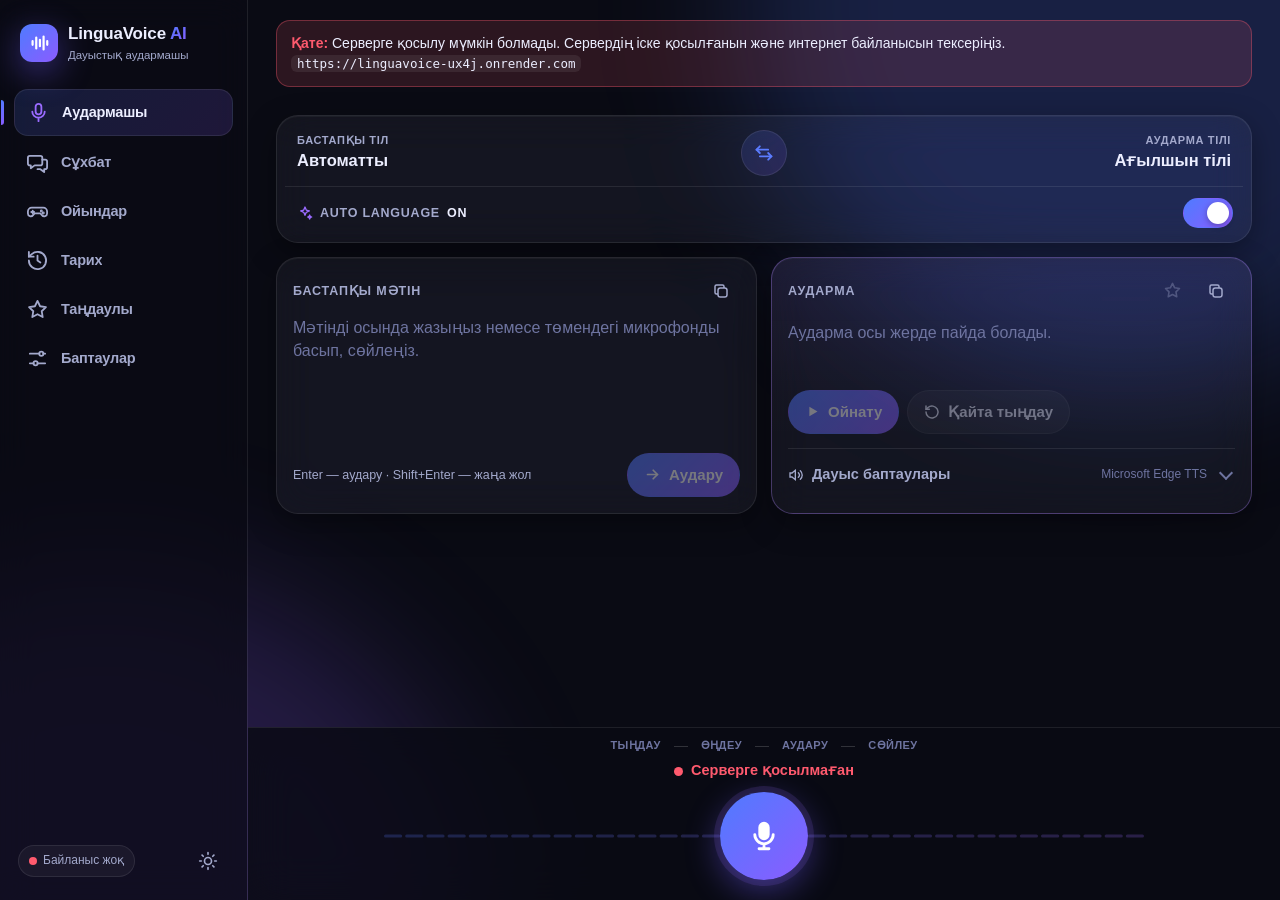
==== commit 0804290d: "Add files via upload" ====
--- a/index.html
+++ b/index.html
@@ -19,6 +19,7 @@
   try { var t = JSON.parse(localStorage.getItem("lv.theme")) || "dark"; if (t === "system") t = matchMedia("(prefers-color-scheme: light)").matches ? "light" : "dark"; document.documentElement.dataset.theme = t; } catch (e) {}
 </script>
 <link rel="stylesheet" href="css/app.css">
+<link rel="stylesheet" href="css/games.css">
 <script src="config.js"></script>
 <script type="module" src="js/app.js"></script>
 </head>
@@ -39,6 +40,7 @@
   <nav class="nav" aria-label="Бөлімдер">
     <a href="#/translate" data-route="translate"><svg viewBox="0 0 24 24" aria-hidden="true"><rect x="9" y="3" width="6" height="11" rx="3"/><path d="M5.5 11a6.5 6.5 0 0 0 13 0M12 17.5V21"/></svg><span>Аудармашы</span></a>
     <a href="#/conversation" data-route="conversation"><svg viewBox="0 0 24 24" aria-hidden="true"><path d="M4 5h11a2 2 0 0 1 2 2v6a2 2 0 0 1-2 2H9l-4 3v-3H4a2 2 0 0 1-2-2V7a2 2 0 0 1 2-2z"/><path d="M17 9h3a2 2 0 0 1 2 2v6a2 2 0 0 1-2 2h-1v3l-4-3h-3"/></svg><span>Сұхбат</span></a>
+    <a href="#/games" data-route="games"><svg viewBox="0 0 24 24" aria-hidden="true"><path d="M6 8h12a4 4 0 0 1 4 4v2a3 3 0 0 1-5.4 1.8L15 14H9l-1.6 1.8A3 3 0 0 1 2 14v-2a4 4 0 0 1 4-4z"/><path d="M7 11v3M5.5 12.5h3"/><circle cx="16" cy="11.5" r=".6" fill="currentColor"/><circle cx="18" cy="13.5" r=".6" fill="currentColor"/></svg><span>Ойындар</span></a>
     <a href="#/history" data-route="history"><svg viewBox="0 0 24 24" aria-hidden="true"><path d="M3 12a9 9 0 1 0 3-6.7L3 8"/><path d="M3 3v5h5"/><path d="M12 7v5l3 2"/></svg><span>Тарих</span></a>
     <a href="#/favorites" data-route="favorites"><svg viewBox="0 0 24 24" aria-hidden="true"><path d="m12 3 2.7 5.6 6.1.9-4.4 4.3 1 6.1L12 17l-5.4 2.9 1-6.1L3.2 9.5l6.1-.9z"/></svg><span>Таңдаулы</span></a>
     <a href="#/settings" data-route="settings"><svg viewBox="0 0 24 24" aria-hidden="true"><path d="M4 7h10M18 7h2M4 17h4M12 17h8"/><circle cx="16" cy="7" r="2.2"/><circle cx="10" cy="17" r="2.2"/></svg><span>Баптаулар</span></a>
@@ -164,6 +166,11 @@
     </div>
   </section>
 
+  <!-- ===================== Games ===================== -->
+  <section data-view="games" hidden aria-label="Ойындар">
+    <div id="gamesRoot"></div>
+  </section>
+
   <!-- ===================== History / Favourites ===================== -->
   <section data-view="history" hidden aria-labelledby="histTitle">
     <div class="view-head"><h1 id="histTitle">Аударма тарихы</h1><span class="muted" id="histCount"></span></div>
@@ -223,6 +230,7 @@
         <p>Дыбыс тек микрофон түймесін басқанда ғана жазылады. Сөйлем аяқталған соң жазба сіздің серверіңізге, ал одан Google Gemini API қызметіне сөзді тану, тілді анықтау және аудару үшін жіберіледі. Жазылған мәтін де Gemini-ге жіберіледі.</p>
         <p>Аударма мәтіні дауысқа айналдыру үшін Microsoft Edge TTS қызметіне жіберіледі. Тарихтан қайта тыңдағанда да мәтін Edge TTS-ке қайта жіберіледі.</p>
         <p>Дыбыс жазбалары құрылғыда да, серверде де сақталмайды. Тарихта тек мәтін сақталады — ол тек осы браузерде (IndexedDB) тұрады.</p>
+        <p>Ойындарда айтқан сөзіңіз тексеру үшін Gemini-ге жіберіледі және сақталмайды. Ойын прогресі (XP, серия, карточкалар) тек осы құрылғыда тұрады.</p>
         <button class="btn danger" id="wipeData">Барлық деректерді жою</button>
       </div>
     </div>
--- a/css/app.css
+++ b/css/app.css
@@ -98,12 +98,12 @@
 
 .nav {
   position: fixed; z-index: 40; left: 0; right: 0; bottom: 0; height: calc(var(--nav-h) + env(safe-area-inset-bottom));
-  padding: 6px 6px env(safe-area-inset-bottom); display: grid; grid-template-columns: repeat(5, 1fr); gap: 2px;
+  padding: 6px 2px env(safe-area-inset-bottom); display: grid; grid-template-columns: repeat(6, minmax(0, 1fr)); gap: 0;
   background: color-mix(in srgb, var(--bg) 82%, transparent); -webkit-backdrop-filter: blur(18px); backdrop-filter: blur(18px);
   border-top: 1px solid var(--border);
 }
 .nav a { display: flex; flex-direction: column; align-items: center; justify-content: center; gap: 3px; color: var(--faint);
-  text-decoration: none; font-size: 11px; font-weight: 600; border-radius: 14px; min-width: 0; position: relative; transition: color .2s; }
+  text-decoration: none; font-size: 10.5px; letter-spacing: -.015em; font-weight: 600; border-radius: 14px; min-width: 0; position: relative; transition: color .2s; }
 .nav a span { white-space: nowrap; overflow: hidden; text-overflow: ellipsis; max-width: 100%; }
 .nav svg { width: 23px; height: 23px; fill: none; stroke: currentColor; stroke-width: 1.9; stroke-linecap: round; stroke-linejoin: round; }
 .nav a.active { color: var(--text); }
@@ -113,7 +113,7 @@
 /* ================= layout ================= */
 main { width: 100%; max-width: 1120px; margin: 0 auto;
   padding: calc(var(--top-h) + env(safe-area-inset-top) + 14px) 16px calc(var(--nav-h) + var(--dock-h) + env(safe-area-inset-bottom) + 20px); }
-:root[data-route="history"] main, :root[data-route="favorites"] main, :root[data-route="settings"] main { padding-bottom: calc(var(--nav-h) + env(safe-area-inset-bottom) + 24px); }
+:root[data-route="history"] main, :root[data-route="favorites"] main, :root[data-route="settings"] main, :root[data-route="games"] main { padding-bottom: calc(var(--nav-h) + env(safe-area-inset-bottom) + 24px); }
 .banner { position: relative; z-index: 5; max-width: 1120px; margin: 0 auto; padding: calc(var(--top-h) + env(safe-area-inset-top) + 10px) 16px 0; }
 .banner:not([hidden]) + main { padding-top: 14px; }
 .banner .inner { display: flex; gap: 10px; background: var(--danger-soft); border: 1px solid color-mix(in srgb, var(--danger) 35%, transparent);
@@ -276,7 +276,7 @@
 .dock { position: fixed; z-index: 30; left: 0; right: 0; bottom: calc(var(--nav-h) + env(safe-area-inset-bottom)); padding: 8px 16px 10px;
   background: color-mix(in srgb, var(--bg) 84%, transparent); -webkit-backdrop-filter: blur(20px) saturate(1.3); backdrop-filter: blur(20px) saturate(1.3);
   border-top: 1px solid var(--border); }
-:root[data-route="history"] .dock, :root[data-route="favorites"] .dock, :root[data-route="settings"] .dock { display: none; }
+:root[data-route="history"] .dock, :root[data-route="favorites"] .dock, :root[data-route="settings"] .dock, :root[data-route="games"] .dock { display: none; }
 :root[data-route="translate"] #dockConv, :root[data-route="conversation"] #dockTranslate { display: none; }
 .dock-inner { max-width: 760px; margin: 0 auto; display: flex; flex-direction: column; align-items: center; gap: 4px; }
 .stages { display: flex; align-items: center; gap: 6px; font-size: 11px; font-weight: 700; letter-spacing: .04em; color: var(--faint); text-transform: uppercase; }
@@ -346,7 +346,7 @@
 /* ================= toasts ================= */
 .toasts { position: fixed; z-index: 70; left: 50%; transform: translateX(-50%); width: min(92vw, 480px);
   bottom: calc(var(--nav-h) + var(--dock-h) + env(safe-area-inset-bottom) + 8px); display: flex; flex-direction: column; gap: 8px; pointer-events: none; }
-:root[data-route="history"] .toasts, :root[data-route="favorites"] .toasts, :root[data-route="settings"] .toasts { bottom: calc(var(--nav-h) + env(safe-area-inset-bottom) + 12px); }
+:root[data-route="history"] .toasts, :root[data-route="favorites"] .toasts, :root[data-route="settings"] .toasts, :root[data-route="games"] .toasts { bottom: calc(var(--nav-h) + env(safe-area-inset-bottom) + 12px); }
 .toast { pointer-events: auto; display: flex; align-items: center; gap: 10px; padding: 11px 8px 11px 16px; border-radius: 16px; font-size: 14.5px;
   background: color-mix(in srgb, var(--bg-2) 92%, transparent); border: 1px solid var(--border-2); box-shadow: var(--shadow-lg);
   -webkit-backdrop-filter: blur(16px); backdrop-filter: blur(16px); opacity: 0; transform: translateY(8px); transition: opacity .2s, transform .2s; }
@@ -393,7 +393,7 @@
   .brand-txt small { display: none; }
   .conn span { display: none; } .conn { padding: 6px 9px; }
   .mic { width: 80px; height: 80px; }
-  .nav a { font-size: 10px; }
+  .nav a { font-size: 9.6px; letter-spacing: -.02em; }
   .stages { font-size: 10px; gap: 3px; } .stages i { width: 8px; }
 }
 @media (prefers-reduced-motion: reduce) { *, *::before, *::after { animation: none !important; transition: none !important; } }
--- a/css/games.css
+++ b/css/games.css
@@ -0,0 +1,201 @@
+/* LinguaVoice AI — games. Uses the tokens from app.css. */
+
+/* ---------- hub ---------- */
+.g-hero { display: grid; grid-template-columns: auto minmax(0, 1fr); gap: 14px 16px; align-items: center; padding: 16px; margin-bottom: 14px;
+  background: linear-gradient(135deg, color-mix(in srgb, var(--blue) 12%, transparent), color-mix(in srgb, var(--violet) 12%, transparent)), var(--glass); }
+.ring { --p: 0; width: 76px; height: 76px; border-radius: 50%; display: grid; place-items: center; align-content: center; position: relative;
+  background: conic-gradient(var(--violet) calc(var(--p) * 1%), var(--glass-3) 0); }
+.ring::before { content: ""; position: absolute; inset: 7px; border-radius: 50%; background: var(--bg-2); }
+.ring b, .ring small { position: relative; line-height: 1; }
+.ring b { font-size: 26px; font-weight: 800; }
+.ring small { font-size: 10.5px; color: var(--muted); text-transform: uppercase; letter-spacing: .06em; margin-top: 3px; }
+.hero-main { min-width: 0; }
+.hero-xp { margin: 0 0 8px; font-size: 15px; } .hero-xp b { font-size: 22px; } .hero-xp small { color: var(--muted); }
+.bar { height: 8px; border-radius: 99px; background: var(--glass-3); overflow: hidden; }
+.bar i { display: block; height: 100%; background: var(--grad); border-radius: inherit; transition: width .4s; }
+.hero-row { display: flex; gap: 8px; flex-wrap: wrap; margin-top: 10px; }
+.pill { font-size: 13px; font-weight: 650; padding: 5px 11px; border-radius: 999px; background: var(--glass-2); border: 1px solid var(--border); white-space: nowrap; }
+.pill.fire { background: color-mix(in srgb, var(--warn) 18%, transparent); border-color: color-mix(in srgb, var(--warn) 40%, transparent); }
+.pill.done { background: color-mix(in srgb, var(--ok) 16%, transparent); border-color: color-mix(in srgb, var(--ok) 40%, transparent); }
+.week { grid-column: 1 / -1; display: grid; grid-template-columns: repeat(7, 1fr); gap: 6px; height: 64px; align-items: end; }
+.week span { display: flex; flex-direction: column; align-items: center; justify-content: flex-end; gap: 4px; height: 100%; }
+.week i { width: 100%; max-width: 26px; border-radius: 6px 6px 3px 3px; background: color-mix(in srgb, var(--violet) 45%, transparent); }
+.week i.full { background: var(--grad); }
+.week small { font-size: 10.5px; color: var(--muted); }
+
+.g-pair { padding: 8px; margin-bottom: 6px; }
+.g-pair .help { padding: 0 10px 6px; }
+.pair-row { display: flex; flex-wrap: wrap; align-items: center; gap: 10px 16px; padding: 10px 8px 4px; border-top: 1px solid var(--border); margin-top: 4px; }
+.pair-row .seg { flex: 1 1 220px; }
+.toggle.small { font-size: 14px; min-height: 40px; gap: 10px; flex: 1 1 220px; }
+
+.g-group { font-size: 12.5px; color: var(--muted); text-transform: uppercase; letter-spacing: .07em; margin: 20px 4px 10px; }
+.g-grid { display: grid; gap: 10px; }
+.g-card { display: flex; gap: 14px; align-items: flex-start; padding: 14px; color: inherit; text-decoration: none; transition: transform .12s, border-color .15s; }
+.g-card:hover { border-color: color-mix(in srgb, var(--violet) 45%, var(--border)); }
+.g-card:active { transform: scale(.985); }
+.g-emo { width: 50px; height: 50px; flex: 0 0 auto; border-radius: 16px; display: grid; place-items: center; font-size: 26px; background: var(--grad-soft); border: 1px solid var(--border); }
+.g-body { display: flex; flex-direction: column; gap: 3px; min-width: 0; }
+.g-body b { font-size: 16px; } .g-body small { color: var(--muted); font-size: 13.5px; }
+.g-tags { display: flex; flex-wrap: wrap; gap: 5px; margin-top: 5px; }
+.g-tags i { font-style: normal; font-size: 11px; font-weight: 650; padding: 2px 8px; border-radius: 999px; background: var(--glass-2); color: var(--muted); }
+.g-tags i.best { background: var(--violet-soft); color: var(--violet); }
+.g-stats { padding: 16px; margin-top: 20px; }
+.g-stats h3 { margin: 0; font-size: 12.5px; color: var(--muted); text-transform: uppercase; letter-spacing: .07em; }
+.g-best { list-style: none; padding: 0; margin: 12px 0 0; display: grid; gap: 6px; font-size: 14px; }
+.g-best li { display: flex; justify-content: space-between; gap: 10px; flex-wrap: wrap; padding: 8px 0; border-top: 1px solid var(--border); }
+.g-best li span:last-child { color: var(--muted); }
+
+/* ---------- game frame ---------- */
+.g-top { display: flex; align-items: center; gap: 6px; margin: 0 0 6px; }
+.g-back { padding: 0 10px 0 4px; gap: 2px; text-decoration: none; }
+.g-title { flex: 1; min-width: 0; margin: 0; font-size: 19px; letter-spacing: -.01em; white-space: nowrap; overflow: hidden; text-overflow: ellipsis; text-align: center; }
+.g-score { display: flex; flex-direction: column; align-items: flex-end; min-width: 54px; line-height: 1.05; }
+.g-score b { font-size: 20px; font-variant-numeric: tabular-nums; } .g-score small { font-size: 11px; color: var(--muted); }
+.g-meta { display: flex; justify-content: space-between; gap: 10px; font-size: 12.5px; color: var(--muted); margin: 0 4px 6px; }
+.g-progress { height: 5px; border-radius: 99px; background: var(--glass-3); overflow: hidden; margin-bottom: 12px; }
+.g-progress i { display: block; height: 100%; width: 0; background: var(--grad); transition: width .3s; }
+.g-stage { padding: 18px 16px; min-height: 320px; display: flex; flex-direction: column; gap: 14px; }
+
+.g-prompt { text-align: center; display: flex; flex-direction: column; align-items: center; gap: 8px; }
+.g-label { margin: 0; font-size: 13px; font-weight: 650; color: var(--muted); text-transform: uppercase; letter-spacing: .05em; }
+.g-word { margin: 0; font-size: 34px; font-weight: 750; letter-spacing: -.02em; line-height: 1.2; overflow-wrap: anywhere; }
+.g-word.mid { font-size: 23px; font-weight: 650; }
+.g-word.small { font-size: 22px; display: flex; align-items: center; gap: 8px; justify-content: center; }
+.g-sub { margin: 0; color: var(--muted); font-size: 15px; }
+.g-row { display: flex; gap: 8px; flex-wrap: wrap; align-items: center; }
+.g-row.center { justify-content: center; } .g-row.end { justify-content: flex-end; } .g-row.between { justify-content: space-between; }
+.g-row.two { display: grid; grid-template-columns: 1fr 1fr; }
+.g-actions { display: flex; gap: 10px; flex-wrap: wrap; justify-content: center; margin-top: 6px; }
+.g-actions .btn { text-decoration: none; color: inherit; } .g-actions .btn.primary { color: #fff; }
+.chip-btn svg { flex: 0 0 auto; }
+.g-input { width: 100%; border-radius: 15px; border: 1px solid var(--border-2); background: var(--input); color: var(--text); padding: 12px 14px; font-size: 18px; resize: vertical; min-height: 56px; }
+.g-input.one { min-height: 48px; height: 48px; resize: none; font-size: 17px; }
+.g-input:focus { outline: none; border-color: var(--blue); }
+.g-answer { display: flex; gap: 8px; } .g-answer .btn { height: 48px; }
+.g-feedback { margin: 0; text-align: center; min-height: 22px; font-size: 15px; }
+b.good { color: var(--ok); } b.bad { color: var(--danger); }
+.g-note { margin: 4px 0 0; font-size: 12px; color: var(--faint); }
+.g-tip { margin: 0; font-size: 14px; padding: 10px 12px; border-radius: 13px; background: var(--blue-soft); }
+.g-goal { margin: 0; font-size: 14px; color: var(--muted); }
+.g-turn { margin: 0; text-align: center; font-size: 16px; }
+.g-legend { margin: 2px 0 0; font-size: 12px; display: flex; gap: 6px; flex-wrap: wrap; }
+
+.g-loading, .g-error, .g-empty { display: flex; flex-direction: column; align-items: center; justify-content: center; gap: 12px; text-align: center; min-height: 220px; color: var(--muted); }
+.g-error p { color: var(--danger); margin: 0; max-width: 46ch; }
+.g-empty p { max-width: 50ch; margin: 0; }
+.spinner { width: 34px; height: 34px; border-radius: 50%; border: 3px solid var(--glass-3); border-top-color: var(--violet); animation: spin .8s linear infinite; display: inline-block; }
+.spinner.sm { width: 18px; height: 18px; border-width: 2px; }
+
+/* judged / compared result */
+.g-check { border-radius: 16px; padding: 12px 14px; border: 1px solid var(--border); background: var(--glass); display: flex; flex-direction: column; gap: 8px; }
+.g-check.good { border-color: color-mix(in srgb, var(--ok) 45%, var(--border)); background: color-mix(in srgb, var(--ok) 8%, var(--glass)); }
+.g-check.mid { border-color: color-mix(in srgb, var(--warn) 45%, var(--border)); background: color-mix(in srgb, var(--warn) 7%, var(--glass)); }
+.g-check.bad { border-color: color-mix(in srgb, var(--danger) 45%, var(--border)); background: color-mix(in srgb, var(--danger) 6%, var(--glass)); }
+.g-check p { margin: 0; }
+.g-pct { display: flex; align-items: baseline; gap: 8px; flex-wrap: wrap; }
+.g-pct b { font-size: 30px; font-variant-numeric: tabular-nums; } .g-pct small { color: var(--muted); font-size: 13px; }
+.g-orig { font-size: 15.5px; overflow-wrap: anywhere; display: flex; flex-wrap: wrap; align-items: center; gap: 4px 6px; }
+.g-orig small { color: var(--muted); font-size: 12.5px; }
+.g-orig .chip-btn { height: 30px; width: 30px; padding: 0; justify-content: center; }
+.g-diff { font-size: 18px; line-height: 1.9; }
+.w { padding: 1px 5px; border-radius: 7px; display: inline-flex; flex-direction: column; line-height: 1.3; vertical-align: top; }
+.w.ok { background: color-mix(in srgb, var(--ok) 18%, transparent); }
+.w.near { background: color-mix(in srgb, var(--warn) 22%, transparent); }
+.w.near small { font-size: 11px; color: var(--muted); text-decoration: line-through; }
+.w.miss { background: color-mix(in srgb, var(--danger) 18%, transparent); text-decoration: underline wavy color-mix(in srgb, var(--danger) 70%, transparent); }
+.w.extra { color: var(--muted); text-decoration: line-through; }
+
+/* microphone inside games */
+.g-mic { display: flex; flex-direction: column; align-items: center; gap: 10px; padding: 8px 0 4px; }
+.gmic { width: 84px; height: 84px; }
+.gmic.small { width: 48px; height: 48px; flex: 0 0 auto; box-shadow: var(--glow); }
+.gmic.small svg.ico-mic { width: 22px; height: 22px; } .gmic.small svg.ico-stop { width: 18px; height: 18px; }
+.gmic:disabled { opacity: .45; }
+.g-micnote { margin: 0; font-size: 14px; color: var(--muted); text-align: center; }
+
+/* race */
+.race-timer { height: 8px; border-radius: 99px; background: var(--glass-3); overflow: hidden; }
+.race-timer i { display: block; height: 100%; width: 100%; background: var(--grad); border-radius: inherit; }
+.race-timer i.low { background: linear-gradient(90deg, var(--danger), var(--pink)); }
+.race-opts { display: grid; gap: 10px; }
+.opt { min-height: 54px; border-radius: 16px; border: 1px solid var(--border-2); background: var(--glass-2); display: flex; align-items: center; gap: 12px; padding: 8px 14px; text-align: left; font-size: 17px; font-weight: 600; transition: transform .1s, background .15s; }
+.opt:hover:not(:disabled) { background: var(--glass-3); }
+.opt:active:not(:disabled) { transform: scale(.98); }
+.opt kbd { font: inherit; font-size: 12px; font-weight: 800; color: var(--muted); width: 24px; height: 24px; border-radius: 8px; display: grid; place-items: center; background: var(--input); border: 1px solid var(--border); flex: 0 0 auto; }
+.opt.right { background: color-mix(in srgb, var(--ok) 22%, var(--glass)); border-color: var(--ok); }
+.opt.wrong { background: color-mix(in srgb, var(--danger) 20%, var(--glass)); border-color: var(--danger); animation: shake .3s; }
+.opt:disabled { cursor: default; opacity: 1; }
+@keyframes shake { 25% { transform: translateX(-4px); } 75% { transform: translateX(4px); } }
+
+/* flashcards */
+.flash { min-height: 190px; border-radius: 20px; border: 1px solid var(--border-2); background: var(--grad-soft); display: flex; flex-direction: column; align-items: center; justify-content: center; gap: 12px; padding: 20px; text-align: center; }
+.f-front { font-size: 24px; font-weight: 700; overflow-wrap: anywhere; }
+.f-front.small { font-size: 16px; color: var(--muted); font-weight: 600; }
+.f-back { font-size: 24px; font-weight: 750; color: var(--violet); overflow-wrap: anywhere; animation: pop .22s ease-out; }
+.f-hint { font-size: 13px; color: var(--faint); }
+
+/* detective */
+.clues { margin: 0; padding-left: 22px; display: grid; gap: 10px; font-size: 17px; }
+.clues li { animation: pop .22s ease-out; } .clues li::marker { color: var(--violet); font-weight: 800; }
+.clues small { display: block; color: var(--muted); font-size: 13.5px; }
+
+/* travel role-play */
+.scene-grid { display: grid; grid-template-columns: repeat(2, minmax(0, 1fr)); gap: 10px; }
+.scene { border-radius: 18px; border: 1px solid var(--border); background: var(--glass-2); padding: 14px 12px; display: flex; flex-direction: column; align-items: center; gap: 4px; text-align: center; }
+.scene:hover { border-color: color-mix(in srgb, var(--violet) 45%, var(--border)); }
+.s-emo { font-size: 30px; } .scene b { font-size: 15.5px; } .scene small { font-size: 12.5px; color: var(--muted); }
+.chat.rp { min-height: 120px; }
+.bubble.pending { padding: 12px 16px; }
+.bubble .b-actions button.tr { font-size: 13px; font-weight: 750; }
+.rp-mist { list-style: none; margin: 6px 0 4px; padding: 8px 10px; border-radius: 12px; background: color-mix(in srgb, var(--warn) 12%, transparent); font-size: 13.5px; display: grid; gap: 4px; }
+.rp-mist s { color: var(--danger); } .rp-mist small { color: var(--muted); }
+.rp-input { display: flex; align-items: flex-end; gap: 8px; position: sticky; z-index: 2; bottom: calc(var(--nav-h) + env(safe-area-inset-bottom) + 8px); padding: 8px; border-radius: 20px;
+  background: var(--bg-2); border: 1px solid var(--border-2); box-shadow: var(--shadow-lg); }
+.chat.rp .bubble, #vHint { scroll-margin-bottom: calc(var(--nav-h) + env(safe-area-inset-bottom) + 96px); }
+.rp-input textarea { flex: 1; min-width: 0; border: 0; background: transparent; resize: none; font-size: 16px; padding: 12px 6px; max-height: 120px; }
+.rp-input textarea:focus { outline: none; }
+.rp-input .send { background: var(--glass-2); color: var(--text); }
+.rp-input .send:disabled { opacity: .35; }
+
+/* duel */
+.duel-setup { display: grid; gap: 12px; }
+.duel-board { display: flex; justify-content: center; align-items: center; gap: 10px; font-size: 22px; font-variant-numeric: tabular-nums; font-weight: 800; }
+.duel-board span { padding: 6px 12px; border-radius: 14px; display: flex; gap: 8px; align-items: center; }
+.duel-board span b { font-size: 14px; font-weight: 650; color: var(--muted); max-width: 30vw; overflow: hidden; text-overflow: ellipsis; white-space: nowrap; }
+.duel-board span.on { background: var(--grad-soft); outline: 1px solid var(--border-2); }
+.duel-board i { font-style: normal; color: var(--faint); }
+.duel-final { font-size: 19px; text-align: center; } .duel-final p { margin: 6px 0 0; font-size: 15px; color: var(--muted); }
+
+/* result */
+.g-result { display: flex; flex-direction: column; align-items: center; gap: 12px; text-align: center; padding: 6px 0; }
+.g-trophy { font-size: 52px; line-height: 1; animation: pop .3s ease-out; }
+.g-big { font-size: 46px; font-weight: 800; letter-spacing: -.02em; line-height: 1; }
+.g-big small { font-size: 16px; color: var(--muted); font-weight: 600; }
+.g-badge { margin: 0; padding: 5px 12px; border-radius: 999px; font-weight: 750; font-size: 13.5px; background: color-mix(in srgb, var(--warn) 20%, transparent); color: var(--warn); }
+.g-badge.violet { background: var(--violet-soft); color: var(--violet); }
+.g-kv { display: grid; grid-template-columns: repeat(auto-fit, minmax(110px, 1fr)); gap: 8px; width: 100%; margin: 4px 0; }
+.g-kv div { padding: 10px; border-radius: 14px; background: var(--glass-2); border: 1px solid var(--border); }
+.g-kv dt { font-size: 12px; color: var(--muted); } .g-kv dd { margin: 2px 0 0; font-size: 18px; font-weight: 750; }
+.g-review { width: 100%; text-align: left; }
+.g-review summary { cursor: pointer; font-weight: 650; color: var(--muted); min-height: 40px; display: flex; align-items: center; }
+.g-review ul { list-style: none; padding: 0; margin: 0; display: grid; gap: 6px; }
+.g-review li { padding: 8px 10px; border-radius: 12px; background: var(--glass-2); display: flex; flex-direction: column; gap: 2px; font-size: 14px; border-left: 3px solid var(--ok); overflow-wrap: anywhere; }
+.g-review li.bad { border-left-color: var(--danger); }
+.g-review li small { color: var(--muted); }
+
+@media (min-width: 700px) {
+  .g-grid { grid-template-columns: repeat(2, minmax(0, 1fr)); }
+  .race-opts { grid-template-columns: 1fr 1fr; }
+  .scene-grid { grid-template-columns: repeat(3, minmax(0, 1fr)); }
+  .duel-setup { grid-template-columns: 1fr 1fr; } .duel-setup .field:last-child { grid-column: 1 / -1; }
+  .g-hero { grid-template-columns: auto minmax(0, 1fr) 240px; } .week { grid-column: auto; }
+  .g-stage { padding: 22px; }
+}
+@media (min-width: 1100px) { .g-grid { grid-template-columns: repeat(3, minmax(0, 1fr)); } }
+@media (min-width: 1024px) { .rp-input { bottom: 12px; } }
+@media (max-width: 380px) {
+  .g-word { font-size: 28px; } .g-word.mid { font-size: 20px; }
+  .g-title { font-size: 16.5px; }
+  .ring { width: 64px; height: 64px; } .ring b { font-size: 22px; }
+}
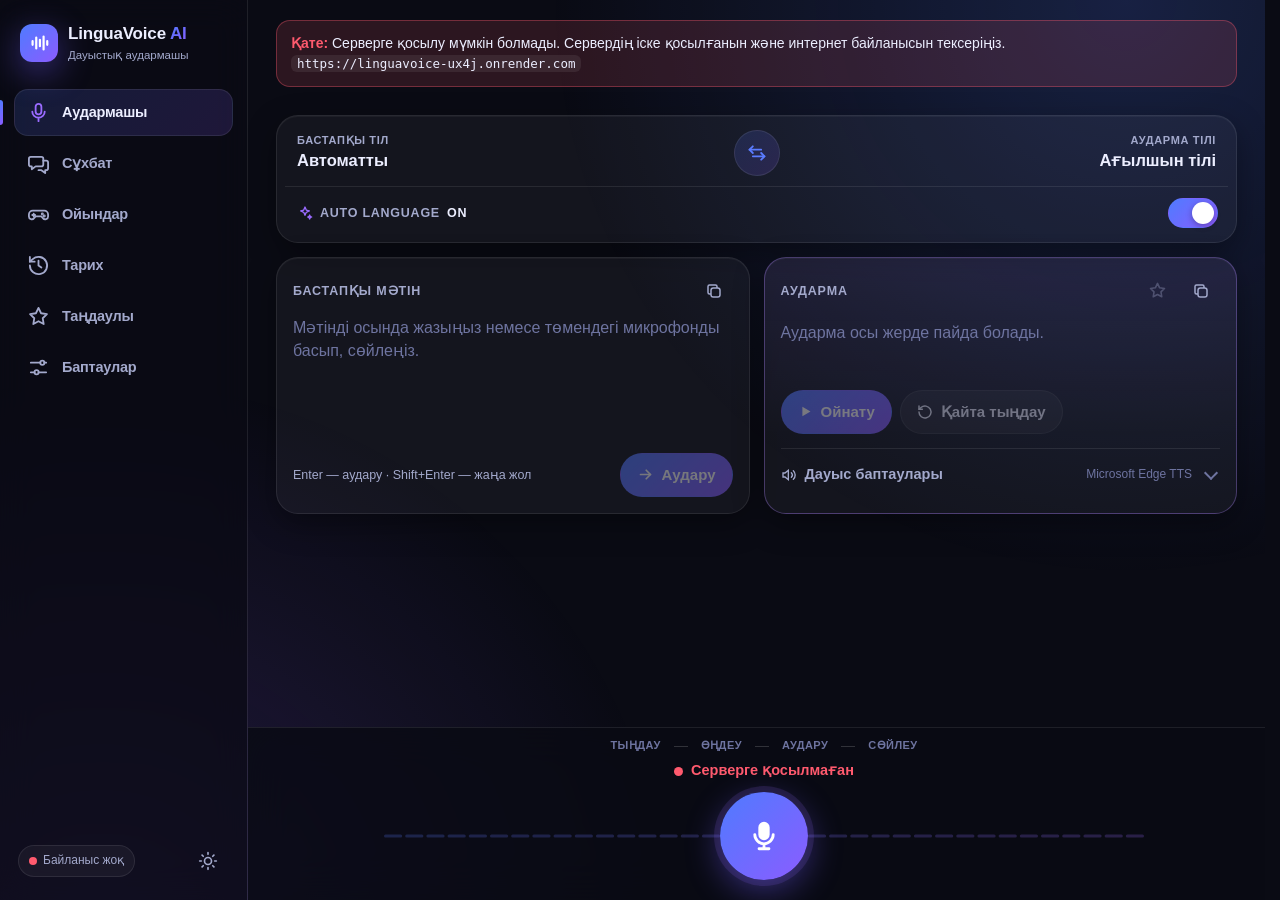
==== commit f80a0f5c: "Add files via upload" ====
--- a/index.html
+++ b/index.html
@@ -230,6 +230,7 @@
         <p>Дыбыс тек микрофон түймесін басқанда ғана жазылады. Сөйлем аяқталған соң жазба сіздің серверіңізге, ал одан Google Gemini API қызметіне сөзді тану, тілді анықтау және аудару үшін жіберіледі. Жазылған мәтін де Gemini-ге жіберіледі.</p>
         <p>Аударма мәтіні дауысқа айналдыру үшін Microsoft Edge TTS қызметіне жіберіледі. Тарихтан қайта тыңдағанда да мәтін Edge TTS-ке қайта жіберіледі.</p>
         <p>Дыбыс жазбалары құрылғыда да, серверде де сақталмайды. Тарихта тек мәтін сақталады — ол тек осы браузерде (IndexedDB) тұрады.</p>
+        <p>«AI камера» режимінде түсірген фотоңыз тексеру үшін сервер арқылы Gemini-ге жіберіледі; ол серверде де, құрылғыда да сақталмайды.</p>
         <p>Ойындарда айтқан сөзіңіз тексеру үшін Gemini-ге жіберіледі және сақталмайды. Ойын прогресі (XP, серия, карточкалар) тек осы құрылғыда тұрады.</p>
         <button class="btn danger" id="wipeData">Барлық деректерді жою</button>
       </div>
--- a/css/app.css
+++ b/css/app.css
@@ -34,11 +34,15 @@
   --input: rgba(24,28,70,.04);
   color-scheme: light;
 }
+:root { --ease: cubic-bezier(.22,.8,.26,1); --ease-spring: cubic-bezier(.34,1.45,.64,1); }
+/* registered colours: lets the microphone gradient cross-fade instead of snapping (ignored by old browsers) */
+@property --mic-a { syntax: "<color>"; inherits: false; initial-value: #4F7BFF; }
+@property --mic-b { syntax: "<color>"; inherits: false; initial-value: #8B5CFF; }
 :root { --radius: 22px; --radius-sm: 14px; --side-w: 0px; --nav-h: 64px; --dock-h: 176px; --top-h: 60px; }
 
 * { box-sizing: border-box; }
 html, body { margin: 0; padding: 0; }
-html { -webkit-text-size-adjust: 100%; text-size-adjust: 100%;
+html { -webkit-text-size-adjust: 100%; text-size-adjust: 100%; scrollbar-gutter: stable;
   /* focused / scrolled-to elements never hide under the fixed top bar, dock or bottom nav */
   scroll-padding-top: calc(var(--top-h) + env(safe-area-inset-top) + 12px);
   scroll-padding-bottom: calc(var(--nav-h) + var(--dock-h) + env(safe-area-inset-bottom) + 12px); }
@@ -61,13 +65,16 @@
 
 /* background glow */
 .bg { position: fixed; inset: 0; z-index: -1; pointer-events: none; overflow: hidden; }
-.bg i { position: absolute; width: 60vmax; height: 60vmax; border-radius: 50%; filter: blur(70px); }
-.bg i:first-child { background: var(--blob-1); top: -30vmax; right: -18vmax; }
-.bg i:last-child { background: var(--blob-2); bottom: -34vmax; left: -22vmax; }
+.bg i { position: absolute; width: 90vmax; height: 90vmax; border-radius: 50%; }
+.bg i:first-child { background: radial-gradient(closest-side, var(--blob-1), color-mix(in srgb, var(--blob-1) 55%, transparent) 45%, transparent); top: -45vmax; right: -33vmax; }
+.bg i:last-child { background: radial-gradient(closest-side, var(--blob-2), color-mix(in srgb, var(--blob-2) 55%, transparent) 45%, transparent); bottom: -49vmax; left: -37vmax; }
 
 /* glass surfaces */
 .card { border-radius: var(--radius); border: 1px solid var(--border); background: var(--glass); box-shadow: var(--shadow); }
-.glass { -webkit-backdrop-filter: blur(18px) saturate(1.3); backdrop-filter: blur(18px) saturate(1.3); }
+/* .glass used to blur what is behind it. Removed on purpose: a blurred card inside a fading screen flashes when the
+   fade ends, and many blurred cards make scrolling stutter. The fixed bars keep their own blur. */
+.glass { background: var(--glass); }
+.text-card, .hist-item { transition: border-color .2s; }
 
 /* ================= navigation ================= */
 .side {
@@ -85,16 +92,17 @@
 .brand-txt em { font-style: normal; background: var(--grad); -webkit-background-clip: text; background-clip: text; color: transparent; }
 .brand-txt small { color: var(--muted); font-size: 11.5px; white-space: nowrap; }
 .side-foot { display: flex; align-items: center; gap: 4px; }
-.icon-btn { width: 42px; height: 42px; border-radius: 13px; display: grid; place-items: center; color: var(--muted); }
-.icon-btn:hover { background: var(--glass-2); color: var(--text); }
+.icon-btn { width: 42px; height: 42px; border-radius: 13px; display: grid; place-items: center; color: var(--muted); transition: background .18s, color .18s, transform .16s var(--ease); }
+.icon-btn:active { transform: scale(.92); }
+@media (hover: hover) { .icon-btn:hover { background: var(--glass-2); color: var(--text); } }
 :root[data-theme="dark"] .ico-moon, :root[data-theme="light"] .ico-sun { display: none; }
 .conn { display: inline-flex; align-items: center; gap: 6px; font-size: 12px; color: var(--muted); padding: 6px 10px; border-radius: 999px;
   background: var(--glass); border: 1px solid var(--border); white-space: nowrap; }
-.conn i { width: 8px; height: 8px; border-radius: 50%; background: var(--faint); flex: 0 0 auto; }
+.conn i { width: 8px; height: 8px; border-radius: 50%; background: var(--faint); flex: 0 0 auto; transition: background .3s, box-shadow .3s; }
 .conn[data-state="online"] i { background: var(--ok); box-shadow: 0 0 0 3px color-mix(in srgb, var(--ok) 22%, transparent); }
 .conn[data-state="connecting"] i { background: var(--warn); animation: blink 1s infinite; }
 .conn[data-state="offline"] i, .conn[data-state="unconfigured"] i { background: var(--danger); }
-@keyframes blink { 50% { opacity: .3; } }
+@keyframes blink { 0%, 100% { opacity: 1; } 50% { opacity: .3; } }
 
 .nav {
   position: fixed; z-index: 40; left: 0; right: 0; bottom: 0; height: calc(var(--nav-h) + env(safe-area-inset-bottom));
@@ -107,8 +115,11 @@
 .nav a span { white-space: nowrap; overflow: hidden; text-overflow: ellipsis; max-width: 100%; }
 .nav svg { width: 23px; height: 23px; fill: none; stroke: currentColor; stroke-width: 1.9; stroke-linecap: round; stroke-linejoin: round; }
 .nav a.active { color: var(--text); }
-.nav a.active svg { stroke: var(--violet); }
-.nav a.active::before { content: ""; position: absolute; top: -6px; width: 28px; height: 3px; border-radius: 0 0 3px 3px; background: var(--grad); }
+.nav svg { transition: stroke .2s, transform .3s var(--ease-spring); }
+.nav a.active svg { stroke: var(--violet); transform: translateY(-1px) scale(1.06); }
+.nav a::before { content: ""; position: absolute; top: -6px; width: 28px; height: 3px; border-radius: 0 0 3px 3px; background: var(--grad);
+  opacity: 0; transform: scaleX(.2); transition: opacity .2s, transform .3s var(--ease); }
+.nav a.active::before { opacity: 1; transform: none; }
 
 /* ================= layout ================= */
 main { width: 100%; max-width: 1120px; margin: 0 auto;
@@ -125,25 +136,31 @@
   background: var(--warn); color: #1a1300; font-weight: 600; box-shadow: var(--shadow-lg); }
 .view-head { display: flex; align-items: center; gap: 12px; margin: 2px 2px 14px; }
 .view-head h1 { font-size: 24px; margin: 0; letter-spacing: -.02em; flex: 1; }
-section[data-view] { animation: viewIn .28s ease-out; }
-@keyframes viewIn { from { opacity: 0; transform: translateY(6px); } to { opacity: 1; transform: none; } }
+/* a screen fades and rises in. The class is re-applied by the router, so History ↔ Favourites (same section) animate too */
+section[data-view].view-in, .g-enter { animation: viewIn .36s var(--ease) backwards; }
+@keyframes viewIn { from { opacity: 0; transform: translateY(12px); } }
+.banner:not([hidden]) .inner { animation: viewIn .3s var(--ease) backwards; }
+.offline-bar:not([hidden]) { animation: dropIn .34s var(--ease) backwards; }
+@keyframes dropIn { from { opacity: 0; transform: translate(-50%, -14px); } }
 
 /* ================= buttons & fields ================= */
 .btn { height: 44px; padding: 0 16px; border-radius: 999px; display: inline-flex; align-items: center; justify-content: center; gap: 8px;
-  font-weight: 650; font-size: 15px; background: var(--glass-2); border: 1px solid var(--border); transition: transform .12s, background .15s, filter .15s; white-space: nowrap; }
-.btn:hover:not(:disabled) { background: var(--glass-3); }
+  font-weight: 650; font-size: 15px; background: var(--glass-2); border: 1px solid var(--border); transition: transform .16s var(--ease), background .18s, filter .18s, opacity .2s, box-shadow .2s, color .18s; white-space: nowrap; }
+@media (hover: hover) { .btn:hover:not(:disabled) { background: var(--glass-3); } }
 .btn:active:not(:disabled) { transform: scale(.97); }
 .btn.primary { background: var(--grad); color: #fff; border-color: transparent; box-shadow: var(--glow); }
-.btn.primary:hover:not(:disabled) { filter: brightness(1.08); background: var(--grad); }
+@media (hover: hover) { .btn.primary:hover:not(:disabled) { filter: brightness(1.08); background: var(--grad); } }
 .btn.danger { color: var(--danger); background: var(--danger-soft); border-color: transparent; }
 .btn.ghost-btn { background: transparent; color: var(--muted); height: 40px; }
 .btn:disabled { opacity: .42; box-shadow: none; }
-.icon-sm { width: 38px; height: 38px; border-radius: 12px; display: grid; place-items: center; color: var(--muted); flex: 0 0 auto; }
-.icon-sm:hover:not(:disabled) { background: var(--glass-2); color: var(--text); }
+.icon-sm { width: 38px; height: 38px; border-radius: 12px; display: grid; place-items: center; color: var(--muted); flex: 0 0 auto; transition: background .18s, color .18s, opacity .2s; }
+.pop svg { animation: starPop .42s var(--ease-spring); }
+@keyframes starPop { 0% { transform: scale(.55); } 60% { transform: scale(1.25); } }
+@media (hover: hover) { .icon-sm:hover:not(:disabled) { background: var(--glass-2); color: var(--text); } }
 .icon-sm:disabled { opacity: .35; }
 .icon-sm.on, .icon-sm.on:hover:not(:disabled) { color: var(--warn); }
 .icon-sm.on svg { fill: currentColor; }
-.icon-sm.danger:hover { color: var(--danger); }
+@media (hover: hover) { .icon-sm.danger:hover { color: var(--danger); } }
 .chip { font-size: 12px; padding: 4px 10px; border-radius: 999px; background: var(--blue-soft); color: var(--blue); font-weight: 650; white-space: nowrap;
   min-width: 0; overflow: hidden; text-overflow: ellipsis; }
 .chip.violet { background: var(--violet-soft); color: var(--violet); }
@@ -156,13 +173,13 @@
 input[type=range] { width: 100%; accent-color: var(--violet); height: 26px; }
 .help { font-size: 13px; color: var(--muted); margin: 6px 0 0; }
 .seg { display: grid; grid-auto-flow: column; grid-auto-columns: 1fr; gap: 4px; padding: 4px; border-radius: 14px; background: var(--input); border: 1px solid var(--border); }
-.seg button { height: 34px; border-radius: 10px; font-size: 13.5px; font-weight: 650; color: var(--muted); }
+.seg button { height: 34px; border-radius: 10px; font-size: 13.5px; font-weight: 650; color: var(--muted); transition: background .2s, color .2s, box-shadow .2s; }
 .seg button[aria-pressed="true"] { background: var(--glass-3); color: var(--text); box-shadow: var(--shadow); }
 .seg button:disabled { opacity: .35; }
 /* switch */
 .switch { appearance: none; -webkit-appearance: none; width: 50px; height: 30px; border-radius: 999px; background: var(--glass-3); border: 1px solid var(--border-2);
-  position: relative; transition: background .2s; flex: 0 0 auto; cursor: pointer; margin: 0; }
-.switch::after { content: ""; position: absolute; top: 3px; left: 3px; width: 22px; height: 22px; border-radius: 50%; background: #fff; box-shadow: 0 2px 6px rgba(0,0,0,.3); transition: transform .2s; }
+  position: relative; transition: background .25s, border-color .25s; flex: 0 0 auto; cursor: pointer; margin: 0; }
+.switch::after { content: ""; position: absolute; top: 3px; left: 3px; width: 22px; height: 22px; border-radius: 50%; background: #fff; box-shadow: 0 2px 6px rgba(0,0,0,.3); transition: transform .28s var(--ease-spring); }
 .switch:checked { background: var(--grad); border-color: transparent; }
 .switch:checked::after { transform: translateX(20px); }
 
@@ -170,12 +187,12 @@
 .langbar { padding: 8px; margin-bottom: 14px; }
 .langrow { display: grid; grid-template-columns: minmax(0,1fr) auto minmax(0,1fr); align-items: center; gap: 6px; }
 .lang-btn { min-height: 58px; padding: 8px 12px; border-radius: 15px; text-align: left; display: flex; flex-direction: column; justify-content: center; min-width: 0; transition: background .15s; }
-.lang-btn:hover { background: var(--glass-2); }
+@media (hover: hover) { .lang-btn:hover { background: var(--glass-2); } }
 .lang-btn.right { text-align: right; align-items: flex-end; }
 .lang-btn small { font-size: 11px; color: var(--muted); text-transform: uppercase; letter-spacing: .06em; font-weight: 600; }
 .lang-btn span { font-weight: 700; font-size: 16.5px; white-space: nowrap; overflow: hidden; text-overflow: ellipsis; max-width: 100%; }
-.swap { width: 46px; height: 46px; border-radius: 50%; display: grid; place-items: center; background: var(--grad-soft); color: var(--blue); border: 1px solid var(--border); transition: transform .3s; }
-.swap:hover { background: var(--blue-soft); }
+.swap { width: 46px; height: 46px; border-radius: 50%; display: grid; place-items: center; background: var(--grad-soft); color: var(--blue); border: 1px solid var(--border); transition: transform .42s var(--ease), background .18s; }
+@media (hover: hover) { .swap:hover { background: var(--blue-soft); } }
 .swap.spin { transform: rotate(180deg); }
 .auto-row { display: flex; align-items: center; gap: 10px; padding: 10px 10px 4px 12px; margin-top: 4px; border-top: 1px solid var(--border); cursor: pointer; min-height: 48px; flex-wrap: wrap; }
 .auto-label { display: inline-flex; align-items: center; gap: 7px; font-size: 12.5px; font-weight: 750; letter-spacing: .06em; color: var(--muted); }
@@ -207,8 +224,8 @@
 .voice-panel summary { list-style: none; display: flex; align-items: center; gap: 8px; min-height: 44px; cursor: pointer; font-weight: 650; font-size: 14.5px; color: var(--muted); }
 .voice-panel summary::-webkit-details-marker { display: none; }
 .voice-panel summary small { font-weight: 500; color: var(--faint); font-size: 12px; margin-left: auto; }
-.voice-panel summary::after { content: ""; width: 8px; height: 8px; border-right: 2px solid var(--faint); border-bottom: 2px solid var(--faint); transform: rotate(45deg); margin: -4px 4px 0 6px; transition: transform .2s; }
-.voice-panel[open] summary::after { transform: rotate(-135deg); margin-top: 4px; }
+.voice-panel summary::after { content: ""; width: 8px; height: 8px; border-right: 2px solid var(--faint); border-bottom: 2px solid var(--faint); transform: translateY(-2px) rotate(45deg); margin: 0 4px 0 6px; transition: transform .28s var(--ease); }
+.voice-panel[open] summary::after { transform: translateY(2px) rotate(-135deg); }
 .voice-grid { display: grid; gap: 14px; padding: 8px 0 4px; }
 .metrics { margin-top: 14px; padding: 14px 16px; }
 .metrics h3 { margin: 0 0 8px; font-size: 12.5px; color: var(--muted); text-transform: uppercase; letter-spacing: .07em; }
@@ -225,8 +242,7 @@
 .badge.a { background: var(--blue); } .badge.b { background: var(--violet); }
 .chat { display: flex; flex-direction: column; gap: 10px; min-height: 180px; }
 .chat .empty { color: var(--muted); text-align: center; padding: 30px 20px; font-size: 15px; }
-.bubble { max-width: 88%; padding: 10px 14px 6px; border-radius: 20px; background: var(--glass); border: 1px solid var(--border); box-shadow: var(--shadow); animation: pop .22s ease-out;
-  -webkit-backdrop-filter: blur(14px); backdrop-filter: blur(14px); }
+.bubble { max-width: 88%; padding: 10px 14px 6px; border-radius: 20px; background: var(--glass); border: 1px solid var(--border); box-shadow: var(--shadow); animation: pop .3s var(--ease) backwards; }
 .bubble.a { align-self: flex-start; border-bottom-left-radius: 6px; border-left: 3px solid var(--blue); }
 .bubble.b { align-self: flex-end; border-bottom-right-radius: 6px; border-right: 3px solid var(--violet); }
 .b-meta { font-size: 11.5px; color: var(--muted); margin-bottom: 2px; }
@@ -234,8 +250,8 @@
 .b-tr { margin: 4px 0 0; font-size: 18px; font-weight: 600; white-space: pre-wrap; overflow-wrap: anywhere; }
 .b-tr:empty::before { content: "…"; color: var(--faint); }
 .b-actions { display: flex; gap: 2px; justify-content: flex-end; margin-top: 2px; }
-.b-actions button { width: 36px; height: 36px; border-radius: 10px; display: grid; place-items: center; color: var(--muted); }
-.b-actions button:hover { background: var(--glass-2); color: var(--text); }
+.b-actions button { width: 36px; height: 36px; border-radius: 10px; display: grid; place-items: center; color: var(--muted); transition: background .18s, color .18s; }
+@media (hover: hover) { .b-actions button:hover { background: var(--glass-2); color: var(--text); } }
 .b-actions button.on { color: var(--warn); } .b-actions button.on svg { fill: currentColor; }
 .bubble.err .b-tr { color: var(--danger); font-size: 14px; font-weight: 500; }
 @keyframes pop { from { opacity: 0; transform: translateY(6px) scale(.98); } to { opacity: 1; transform: none; } }
@@ -255,8 +271,11 @@
 .hist-src { margin: 8px 0 2px; color: var(--muted); font-size: 14.5px; white-space: pre-wrap; overflow-wrap: anywhere; }
 .hist-tr { margin: 0; font-size: 17px; font-weight: 600; white-space: pre-wrap; overflow-wrap: anywhere; }
 .hist-actions { display: flex; align-items: center; gap: 4px; margin-top: 8px; flex-wrap: wrap; }
-.chip-btn { height: 34px; padding: 0 11px; border-radius: 10px; font-size: 13px; font-weight: 600; color: var(--muted); display: inline-flex; align-items: center; gap: 6px; background: var(--glass-2); }
-.chip-btn:hover { color: var(--text); }
+.chip-btn { height: 34px; padding: 0 11px; border-radius: 10px; font-size: 13px; font-weight: 600; color: var(--muted); display: inline-flex; align-items: center; gap: 6px; background: var(--glass-2);
+  transition: color .18s, background .18s, transform .16s var(--ease), opacity .2s; }
+.chip-btn:active:not(:disabled) { transform: scale(.95); }
+.chip-btn:disabled { opacity: .4; }
+@media (hover: hover) { .chip-btn:hover { color: var(--text); } }
 .chip-btn.round { width: 34px; padding: 0; justify-content: center; border-radius: 50%; background: var(--grad); color: #fff; }
 .hist-actions .icon-sm { width: 34px; height: 34px; }
 .empty-note { color: var(--muted); text-align: center; padding: 28px 12px; }
@@ -281,11 +300,13 @@
 .dock-inner { max-width: 760px; margin: 0 auto; display: flex; flex-direction: column; align-items: center; gap: 4px; }
 .stages { display: flex; align-items: center; gap: 6px; font-size: 11px; font-weight: 700; letter-spacing: .04em; color: var(--faint); text-transform: uppercase; }
 .stages i { width: 14px; height: 1px; background: var(--border-2); }
-.stages span { padding: 2px 7px; border-radius: 999px; transition: color .2s, background .2s; }
-.stages span.on { color: #fff; background: var(--grad); }
+.stages span { padding: 2px 7px; border-radius: 999px; transition: color .25s; position: relative; z-index: 0; }
+.stages span::before { content: ""; position: absolute; inset: 0; z-index: -1; border-radius: inherit; background: var(--grad); opacity: 0; transform: scale(.85); transition: opacity .25s, transform .3s var(--ease); }
+.stages span.on { color: #fff; }
+.stages span.on::before { opacity: 1; transform: none; }
 .status { display: flex; align-items: center; gap: 8px; font-size: 14.5px; font-weight: 650; min-height: 22px; text-align: center; max-width: 100%; }
 .status #statusText { overflow: hidden; text-overflow: ellipsis; display: -webkit-box; -webkit-line-clamp: 2; -webkit-box-orient: vertical; }
-.status .dot { width: 9px; height: 9px; border-radius: 50%; background: var(--ok); flex: 0 0 auto; }
+.status .dot { width: 9px; height: 9px; border-radius: 50%; background: var(--ok); flex: 0 0 auto; transition: background .3s; }
 .status[data-kind="listening"] .dot { background: var(--pink); animation: blink 1s infinite; }
 .status[data-kind="busy"] .dot { background: var(--violet); animation: blink .7s infinite; }
 .status[data-kind="playing"] .dot { background: var(--blue); animation: blink 1.2s infinite; }
@@ -296,48 +317,66 @@
 :root[data-activity="ready"] .wave, :root[data-activity="idle"] .wave, :root[data-activity="error"] .wave { opacity: .22; }
 .mic-row { position: relative; display: flex; align-items: center; justify-content: center; gap: 26px; }
 .mini { width: 50px; height: 50px; border-radius: 50%; display: grid; place-items: center; background: var(--glass-2); border: 1px solid var(--border); color: var(--text);
-  -webkit-backdrop-filter: blur(12px); backdrop-filter: blur(12px); transition: opacity .2s; }
-.mini.ghost { visibility: hidden; }
+  transition: opacity .2s, visibility .2s, transform .2s var(--ease), background .15s; }
+.mini.ghost { opacity: 0; visibility: hidden; transform: scale(.8); pointer-events: none; }
 .mini.dim { opacity: .45; }
-.mini:hover { background: var(--glass-3); }
-.mic { --level: 0; position: relative; width: 88px; height: 88px; border-radius: 50%; background: var(--grad); color: #fff; display: grid; place-items: center;
-  box-shadow: var(--glow), 0 0 0 6px color-mix(in srgb, var(--violet) 14%, transparent); transition: transform .15s; }
-.mic:active { transform: scale(.95); }
-.mic .ico-stop { display: none; }
-.mic::before, .mic::after { content: ""; position: absolute; inset: 0; border-radius: 50%; pointer-events: none; opacity: 0; }
-.mic[data-state="listening"] { background: linear-gradient(135deg, #FF5C8A, #8B5CFF); }
-.mic[data-state="listening"] .ico-mic { display: none; }
-.mic[data-state="listening"] .ico-stop { display: block; }
-.mic[data-state="listening"]::before { opacity: 1; border: 3px solid rgba(255,92,138,.5); transform: scale(calc(1.08 + var(--level) * .5)); transition: transform .08s linear; }
-.mic[data-state="listening"]::after { opacity: 1; background: rgba(139,92,255,.18); transform: scale(calc(1.16 + var(--level) * .9)); transition: transform .1s linear; z-index: -1; }
-.mic[data-state="listening"][data-speech="0"]::after { animation: breathe 1.6s ease-in-out infinite; }
+@media (hover: hover) { .mini:hover { background: var(--glass-3); } }
+.mic { --level: 0; position: relative; width: 88px; height: 88px; border-radius: 50%; color: #fff; display: grid; place-items: center;
+  background: linear-gradient(135deg, var(--mic-a), var(--mic-b));
+  box-shadow: var(--glow), 0 0 0 6px color-mix(in srgb, var(--violet) 14%, transparent);
+  transition: transform .18s var(--ease), --mic-a .4s, --mic-b .4s, opacity .2s; }
+[data-theme="light"] .mic { --mic-a: #3D6BFF; --mic-b: #7A4DFF; }
+.mic:active { transform: scale(.94); }
+/* both icons sit in the same cell and cross-fade (they used to be swapped with display:none) */
+.mic svg { grid-area: 1 / 1; transition: opacity .2s, transform .34s var(--ease-spring); }
+.mic .ico-stop { opacity: 0; transform: scale(.4) rotate(-90deg); }
+.mic::before, .mic::after { content: ""; position: absolute; inset: 0; border-radius: 50%; pointer-events: none; opacity: 0;
+  transition: opacity .3s, transform .1s linear; }
+.mic.mic[data-state="listening"] { --mic-a: #FF5C8A; --mic-b: #8B5CFF; }
+.mic[data-state="listening"] .ico-mic { opacity: 0; transform: scale(.4) rotate(90deg); }
+.mic[data-state="listening"] .ico-stop { opacity: 1; transform: none; }
+.mic[data-state="listening"]::before { opacity: 1; border: 3px solid rgba(255,92,138,.5); transform: scale(calc(1.08 + var(--level) * .5)); }
+/* The halo follows the voice level through `transform` and breathes through the separate `scale` property, all the
+   time while listening. Before, the breathing animation was switched on and off with every pause in speech and the
+   halo jumped each time. */
+.mic[data-state="listening"]::after { opacity: 1; background: rgba(139,92,255,.18); transform: scale(calc(1.16 + var(--level) * .9)); z-index: -1;
+  animation: breathe 1.9s ease-in-out infinite; }
 .mic[data-state="busy"]::before { opacity: 1; inset: -7px; border: 3px solid transparent; border-top-color: var(--violet); border-right-color: var(--blue); animation: spin .9s linear infinite; }
 @keyframes spin { to { transform: rotate(360deg); } }
-@keyframes breathe { 50% { transform: scale(1.3); opacity: .45; } }
+@keyframes breathe { 0%, 100% { scale: 1; } 50% { scale: 1.1; } }
 .dock-conv { position: relative; display: grid; grid-template-columns: minmax(0,1fr) auto minmax(0,1fr); gap: 12px; width: 100%; align-items: center; }
 .spk { min-height: 82px; border-radius: 22px; color: #fff; display: flex; flex-direction: column; align-items: center; justify-content: center; gap: 2px; padding: 8px;
-  box-shadow: var(--glow); position: relative; overflow: hidden; transition: transform .12s; }
+  box-shadow: var(--glow); position: relative; overflow: hidden; background: linear-gradient(135deg, var(--mic-a), var(--mic-b));
+  transition: transform .16s var(--ease), --mic-a .4s, --mic-b .4s, opacity .25s; }
 .spk:active { transform: scale(.97); }
-.spk.a { background: linear-gradient(135deg, #3D6BFF, #5B84FF); } .spk.b { background: linear-gradient(135deg, #6A45F5, #9A6BFF); }
+.spk.a { --mic-a: #3D6BFF; --mic-b: #5B84FF; } .spk.b { --mic-a: #6A45F5; --mic-b: #9A6BFF; }
 .spk span { font-weight: 750; font-size: 15px; } .spk small { font-size: 12.5px; opacity: .9; white-space: nowrap; overflow: hidden; text-overflow: ellipsis; max-width: 100%; }
-.spk[data-state="listening"] { background: linear-gradient(135deg, #FF5C8A, #C2337A); }
-.spk[data-state="listening"]::after { content: ""; position: absolute; left: 0; bottom: 0; height: 5px; width: calc(var(--level, 0) * 100%); background: rgba(255,255,255,.85); transition: width .08s; }
+.spk.spk[data-state="listening"] { --mic-a: #FF5C8A; --mic-b: #C2337A; }
+/* level bar: scaled, not resized (no layout work on every audio frame) */
+.spk::after { content: ""; position: absolute; left: 0; right: 0; bottom: 0; height: 5px; background: rgba(255,255,255,.85); transform-origin: left;
+  transform: scaleX(var(--level, 0)); opacity: 0; transition: transform .09s linear, opacity .25s; }
+.spk[data-state="listening"]::after { opacity: 1; }
 .spk[data-state="busy"] { opacity: .8; }
 
 /* ================= sheets ================= */
-.sheet { position: fixed; inset: 0; z-index: 60; display: flex; align-items: flex-end; justify-content: center; background: rgba(4,5,14,.55); animation: fade .18s; }
+.sheet { position: fixed; inset: 0; z-index: 60; display: flex; align-items: flex-end; justify-content: center; background: rgba(4,5,14,.55); animation: fade .24s ease-out backwards; }
 .sheet-panel { width: 100%; max-width: 620px; max-height: 86vh; max-height: 86dvh; background: var(--bg-2); border: 1px solid var(--border); border-bottom: 0;
-  border-radius: 26px 26px 0 0; box-shadow: var(--shadow-lg); display: flex; flex-direction: column; animation: up .22s ease-out; padding-bottom: env(safe-area-inset-bottom); }
+  border-radius: 26px 26px 0 0; box-shadow: var(--shadow-lg); display: flex; flex-direction: column; animation: sheetUp .38s var(--ease) backwards; padding-bottom: env(safe-area-inset-bottom); }
 .sheet-head { display: flex; align-items: center; gap: 8px; padding: 12px 10px 8px 18px; }
 .sheet-head h3 { margin: 0; font-size: 18px; flex: 1; }
 .sheet-body { overflow: auto; padding: 4px 16px 18px; -webkit-overflow-scrolling: touch; }
 .grab { width: 42px; height: 5px; border-radius: 9px; background: var(--border-2); margin: 8px auto 0; }
-@keyframes up { from { transform: translateY(30px); opacity: .4; } to { transform: none; opacity: 1; } }
+/* closing is animated too (it used to vanish at once) */
+.sheet.closing { animation: fadeOut .2s ease-in both; pointer-events: none; }
+.sheet.closing .sheet-panel { animation: sheetDown .2s ease-in both; }
+@keyframes sheetUp { from { transform: translateY(100%); } }
+@keyframes sheetDown { to { transform: translateY(100%); } }
 @keyframes fade { from { opacity: 0; } }
+@keyframes fadeOut { to { opacity: 0; } }
 .search-input { margin-bottom: 8px; font-size: 16px; }
 .lang-list { list-style: none; margin: 0; padding: 0; }
-.lang-list button { width: 100%; min-height: 52px; display: flex; align-items: center; gap: 12px; padding: 8px 10px; border-radius: 13px; text-align: left; }
-.lang-list button:hover { background: var(--glass-2); }
+.lang-list button { width: 100%; min-height: 52px; display: flex; align-items: center; gap: 12px; padding: 8px 10px; border-radius: 13px; text-align: left; transition: background .15s; }
+@media (hover: hover) { .lang-list button:hover { background: var(--glass-2); } }
 .lang-list button[aria-selected="true"] { background: var(--blue-soft); }
 .lang-list .code { font-size: 11px; font-weight: 800; color: var(--blue); background: var(--blue-soft); border-radius: 7px; padding: 3px 6px; min-width: 34px; text-align: center; text-transform: uppercase; }
 .lang-list .nm { flex: 1; min-width: 0; } .lang-list .nm b { display: block; font-weight: 650; } .lang-list .nm small { color: var(--muted); }
@@ -349,8 +388,8 @@
 :root[data-route="history"] .toasts, :root[data-route="favorites"] .toasts, :root[data-route="settings"] .toasts, :root[data-route="games"] .toasts { bottom: calc(var(--nav-h) + env(safe-area-inset-bottom) + 12px); }
 .toast { pointer-events: auto; display: flex; align-items: center; gap: 10px; padding: 11px 8px 11px 16px; border-radius: 16px; font-size: 14.5px;
   background: color-mix(in srgb, var(--bg-2) 92%, transparent); border: 1px solid var(--border-2); box-shadow: var(--shadow-lg);
-  -webkit-backdrop-filter: blur(16px); backdrop-filter: blur(16px); opacity: 0; transform: translateY(8px); transition: opacity .2s, transform .2s; }
-.toast.show { opacity: 1; transform: none; } .toast.out { opacity: 0; transform: translateY(6px); }
+  -webkit-backdrop-filter: blur(16px); backdrop-filter: blur(16px); opacity: 0; transform: translateY(14px) scale(.96); transition: opacity .26s, transform .34s var(--ease); }
+.toast.show { opacity: 1; transform: none; } .toast.out { opacity: 0; transform: translateY(8px) scale(.96); transition-duration: .18s; }
 .toast::before { content: ""; width: 8px; height: 8px; border-radius: 50%; background: var(--blue); flex: 0 0 auto; }
 .toast.error::before { background: var(--danger); } .toast.success::before { background: var(--ok); }
 .toast-msg { flex: 1; min-width: 0; }
@@ -376,10 +415,13 @@
     border-bottom: 0; border-right: 1px solid var(--border); gap: 26px; }
   .brand { flex: 0 0 auto; padding: 0 6px; }
   .nav { position: static; height: auto; padding: 0; display: flex; flex-direction: column; gap: 4px; background: none; border: 0; -webkit-backdrop-filter: none; backdrop-filter: none; flex: 1; }
-  .nav a { flex-direction: row; justify-content: flex-start; gap: 12px; font-size: 14.5px; padding: 11px 12px; color: var(--muted); }
-  .nav a:hover { background: var(--glass); color: var(--text); }
-  .nav a.active { background: var(--grad-soft); color: var(--text); border: 1px solid var(--border); }
-  .nav a.active::before { top: 10px; bottom: 10px; left: -14px; width: 3px; height: auto; border-radius: 0 3px 3px 0; }
+  /* the border is always there (transparent): adding it only to the active link made the text jump by 1px */
+  .nav a { flex-direction: row; justify-content: flex-start; gap: 12px; font-size: 14.5px; padding: 11px 12px; color: var(--muted); border: 1px solid transparent;
+    transition: color .2s, background .2s, border-color .2s; }
+  .nav a.active svg { transform: none; }
+  @media (hover: hover) { .nav a:hover { background: var(--glass); color: var(--text); } }
+  .nav a.active { background: var(--grad-soft); color: var(--text); border-color: var(--border); }
+  .nav a::before { top: 10px; bottom: 10px; left: -15px; width: 3px; height: auto; border-radius: 0 3px 3px 0; transform: scaleY(.2); }
   .side-foot { justify-content: space-between; padding: 0 4px; }
   main, .banner { padding-left: calc(var(--side-w) + 28px); padding-right: 28px; max-width: calc(1120px + var(--side-w)); }
   main, .banner:not([hidden]) + main { padding-top: 28px; }
@@ -396,4 +438,15 @@
   .nav a { font-size: 9.6px; letter-spacing: -.02em; }
   .stages { font-size: 10px; gap: 3px; } .stages i { width: 8px; }
 }
-@media (prefers-reduced-motion: reduce) { *, *::before, *::after { animation: none !important; transition: none !important; } }
+/* open/close of <details> slides where the browser supports it (others simply open at once) */
+@supports (interpolate-size: allow-keywords) {
+  :root { interpolate-size: allow-keywords; }
+  details::details-content { block-size: 0; overflow: clip; opacity: 0; transition: block-size .3s var(--ease), opacity .25s, content-visibility .3s allow-discrete; }
+  details[open]::details-content { block-size: auto; opacity: 1; }
+}
+/* theme switch: a short cross-fade of the whole page (View Transitions), nothing else moves */
+::view-transition-old(root), ::view-transition-new(root) { animation-duration: .28s; }
+@media (prefers-reduced-motion: reduce) {
+  *, *::before, *::after { animation-duration: .01ms !important; animation-delay: 0s !important; animation-iteration-count: 1 !important; transition-duration: .01ms !important; transition-delay: 0s !important; }
+  .spinner, .mic[data-state="busy"]::before { animation-duration: .9s !important; animation-iteration-count: infinite !important; }
+}
--- a/css/games.css
+++ b/css/games.css
@@ -1,4 +1,26 @@
 /* LinguaVoice AI — games. Uses the tokens from app.css. */
+
+/* ---------- motion ---------- */
+/* --p drives the level ring; registering it as a number lets the ring fill up smoothly */
+@property --p { syntax: "<number>"; inherits: true; initial-value: 0; }
+@keyframes rise { from { opacity: 0; transform: translateY(12px); } }
+@keyframes popIn { from { opacity: 0; transform: scale(.92); } }
+@keyframes growX { from { transform: scaleX(0); } }
+@keyframes growY { from { transform: scaleY(0); } }
+@keyframes ringIn { from { --p: 0; } }
+@keyframes pulse { 0% { transform: scale(1); } 45% { transform: scale(1.045); } 100% { transform: scale(1); } }
+@keyframes shake { 0%, 100% { transform: translateX(0); } 20% { transform: translateX(-6px); } 40% { transform: translateX(5px); } 60% { transform: translateX(-4px); } 80% { transform: translateX(2px); } }
+/* The hub animates in only when you arrive on it (class hub-enter), not on every re-draw: before, changing the
+   difficulty or finishing a game re-drew the hub and everything on it flickered. */
+.hub-enter .g-hero, .hub-enter .g-pair, .hub-enter .g-group, .hub-enter .g-card, .hub-enter .g-stats { animation: rise .42s var(--ease) backwards; animation-delay: calc(var(--i, 0) * 34ms); }
+.hub-enter .ring { animation: ringIn .9s var(--ease) backwards .15s; }
+.hub-enter .bar i { animation: growX .8s var(--ease) backwards .2s; }
+.hub-enter .week i { animation: growY .6s var(--ease) backwards; animation-delay: calc(.25s + var(--i, 0) * 45ms); }
+/* every new piece of a game screen rises in, one after another */
+.g-stage > * { animation: rise .34s var(--ease) backwards; }
+.g-stage > :nth-child(2) { animation-delay: 45ms; } .g-stage > :nth-child(3) { animation-delay: 90ms; }
+.g-stage > :nth-child(4) { animation-delay: 135ms; } .g-stage > :nth-child(n+5) { animation-delay: 180ms; }
+.g-check, .g-tip, .g-feedback b, .g-badge { animation: popIn .3s var(--ease) backwards; }
 
 /* ---------- hub ---------- */
 .g-hero { display: grid; grid-template-columns: auto minmax(0, 1fr); gap: 14px 16px; align-items: center; padding: 16px; margin-bottom: 14px;
@@ -12,14 +34,14 @@
 .hero-main { min-width: 0; }
 .hero-xp { margin: 0 0 8px; font-size: 15px; } .hero-xp b { font-size: 22px; } .hero-xp small { color: var(--muted); }
 .bar { height: 8px; border-radius: 99px; background: var(--glass-3); overflow: hidden; }
-.bar i { display: block; height: 100%; background: var(--grad); border-radius: inherit; transition: width .4s; }
+.bar i { display: block; height: 100%; background: var(--grad); border-radius: inherit; transform-origin: left; }
 .hero-row { display: flex; gap: 8px; flex-wrap: wrap; margin-top: 10px; }
 .pill { font-size: 13px; font-weight: 650; padding: 5px 11px; border-radius: 999px; background: var(--glass-2); border: 1px solid var(--border); white-space: nowrap; }
 .pill.fire { background: color-mix(in srgb, var(--warn) 18%, transparent); border-color: color-mix(in srgb, var(--warn) 40%, transparent); }
 .pill.done { background: color-mix(in srgb, var(--ok) 16%, transparent); border-color: color-mix(in srgb, var(--ok) 40%, transparent); }
 .week { grid-column: 1 / -1; display: grid; grid-template-columns: repeat(7, 1fr); gap: 6px; height: 64px; align-items: end; }
 .week span { display: flex; flex-direction: column; align-items: center; justify-content: flex-end; gap: 4px; height: 100%; }
-.week i { width: 100%; max-width: 26px; border-radius: 6px 6px 3px 3px; background: color-mix(in srgb, var(--violet) 45%, transparent); }
+.week i { width: 100%; max-width: 26px; border-radius: 6px 6px 3px 3px; background: color-mix(in srgb, var(--violet) 45%, transparent); transform-origin: bottom; }
 .week i.full { background: var(--grad); }
 .week small { font-size: 10.5px; color: var(--muted); }
 
@@ -31,10 +53,11 @@
 
 .g-group { font-size: 12.5px; color: var(--muted); text-transform: uppercase; letter-spacing: .07em; margin: 20px 4px 10px; }
 .g-grid { display: grid; gap: 10px; }
-.g-card { display: flex; gap: 14px; align-items: flex-start; padding: 14px; color: inherit; text-decoration: none; transition: transform .12s, border-color .15s; }
-.g-card:hover { border-color: color-mix(in srgb, var(--violet) 45%, var(--border)); }
-.g-card:active { transform: scale(.985); }
-.g-emo { width: 50px; height: 50px; flex: 0 0 auto; border-radius: 16px; display: grid; place-items: center; font-size: 26px; background: var(--grad-soft); border: 1px solid var(--border); }
+.g-card { display: flex; gap: 14px; align-items: flex-start; padding: 14px; color: inherit; text-decoration: none; transition: transform .2s var(--ease), border-color .2s, box-shadow .2s; }
+@media (hover: hover) { .g-card:hover { border-color: color-mix(in srgb, var(--violet) 45%, var(--border)); transform: translateY(-2px); box-shadow: var(--shadow), 0 14px 30px rgba(90,70,220,.16); }
+  .g-card:hover .g-emo { transform: scale(1.08) rotate(-4deg); } }
+.g-card:active { transform: scale(.975); }
+.g-emo { width: 50px; height: 50px; flex: 0 0 auto; border-radius: 16px; display: grid; place-items: center; font-size: 26px; background: var(--grad-soft); border: 1px solid var(--border); transition: transform .3s var(--ease-spring); }
 .g-body { display: flex; flex-direction: column; gap: 3px; min-width: 0; }
 .g-body b { font-size: 16px; } .g-body small { color: var(--muted); font-size: 13.5px; }
 .g-tags { display: flex; flex-wrap: wrap; gap: 5px; margin-top: 5px; }
@@ -51,10 +74,11 @@
 .g-back { padding: 0 10px 0 4px; gap: 2px; text-decoration: none; }
 .g-title { flex: 1; min-width: 0; margin: 0; font-size: 19px; letter-spacing: -.01em; white-space: nowrap; overflow: hidden; text-overflow: ellipsis; text-align: center; }
 .g-score { display: flex; flex-direction: column; align-items: flex-end; min-width: 54px; line-height: 1.05; }
-.g-score b { font-size: 20px; font-variant-numeric: tabular-nums; } .g-score small { font-size: 11px; color: var(--muted); }
+.g-score b { font-size: 20px; font-variant-numeric: tabular-nums; display: inline-block; }
+.g-score b.bump { animation: pulse .36s var(--ease); } .g-score small { font-size: 11px; color: var(--muted); }
 .g-meta { display: flex; justify-content: space-between; gap: 10px; font-size: 12.5px; color: var(--muted); margin: 0 4px 6px; }
 .g-progress { height: 5px; border-radius: 99px; background: var(--glass-3); overflow: hidden; margin-bottom: 12px; }
-.g-progress i { display: block; height: 100%; width: 0; background: var(--grad); transition: width .3s; }
+.g-progress i { display: block; height: 100%; background: var(--grad); transform-origin: left; transform: scaleX(var(--prog, 0)); transition: transform .5s var(--ease); }
 .g-stage { padding: 18px 16px; min-height: 320px; display: flex; flex-direction: column; gap: 14px; }
 
 .g-prompt { text-align: center; display: flex; flex-direction: column; align-items: center; gap: 8px; }
@@ -71,7 +95,8 @@
 .chip-btn svg { flex: 0 0 auto; }
 .g-input { width: 100%; border-radius: 15px; border: 1px solid var(--border-2); background: var(--input); color: var(--text); padding: 12px 14px; font-size: 18px; resize: vertical; min-height: 56px; }
 .g-input.one { min-height: 48px; height: 48px; resize: none; font-size: 17px; }
-.g-input:focus { outline: none; border-color: var(--blue); }
+.g-input { transition: border-color .2s, box-shadow .2s; }
+.g-input:focus { outline: none; border-color: var(--blue); box-shadow: 0 0 0 3px var(--blue-soft); }
 .g-answer { display: flex; gap: 8px; } .g-answer .btn { height: 48px; }
 .g-feedback { margin: 0; text-align: center; min-height: 22px; font-size: 15px; }
 b.good { color: var(--ok); } b.bad { color: var(--danger); }
@@ -116,34 +141,46 @@
 
 /* race */
 .race-timer { height: 8px; border-radius: 99px; background: var(--glass-3); overflow: hidden; }
-.race-timer i { display: block; height: 100%; width: 100%; background: var(--grad); border-radius: inherit; }
-.race-timer i.low { background: linear-gradient(90deg, var(--danger), var(--pink)); }
+/* the bar is scaled every animation frame (it used to change width 10 times a second and moved in steps) */
+.race-timer i { display: block; position: relative; height: 100%; width: 100%; background: var(--grad); transform-origin: left; will-change: transform; }
+.race-timer i::after { content: ""; position: absolute; inset: 0; background: linear-gradient(90deg, var(--danger), var(--pink)); opacity: 0; transition: opacity .4s; }
+.race-timer i.low::after { opacity: 1; }
 .race-opts { display: grid; gap: 10px; }
-.opt { min-height: 54px; border-radius: 16px; border: 1px solid var(--border-2); background: var(--glass-2); display: flex; align-items: center; gap: 12px; padding: 8px 14px; text-align: left; font-size: 17px; font-weight: 600; transition: transform .1s, background .15s; }
-.opt:hover:not(:disabled) { background: var(--glass-3); }
-.opt:active:not(:disabled) { transform: scale(.98); }
+.opt { min-height: 54px; border-radius: 16px; border: 1px solid var(--border-2); background: var(--glass-2); display: flex; align-items: center; gap: 12px; padding: 8px 14px; text-align: left; font-size: 17px; font-weight: 600; transition: transform .16s var(--ease), background .2s, border-color .2s; }
+@media (hover: hover) { .opt:hover:not(:disabled) { background: var(--glass-3); } }
+.opt:active:not(:disabled) { transform: scale(.975); }
 .opt kbd { font: inherit; font-size: 12px; font-weight: 800; color: var(--muted); width: 24px; height: 24px; border-radius: 8px; display: grid; place-items: center; background: var(--input); border: 1px solid var(--border); flex: 0 0 auto; }
-.opt.right { background: color-mix(in srgb, var(--ok) 22%, var(--glass)); border-color: var(--ok); }
-.opt.wrong { background: color-mix(in srgb, var(--danger) 20%, var(--glass)); border-color: var(--danger); animation: shake .3s; }
+.opt.right { background: color-mix(in srgb, var(--ok) 22%, var(--glass)); border-color: var(--ok); animation: pulse .4s var(--ease); }
+.opt.wrong { background: color-mix(in srgb, var(--danger) 20%, var(--glass)); border-color: var(--danger); animation: shake .4s; }
 .opt:disabled { cursor: default; opacity: 1; }
-@keyframes shake { 25% { transform: translateX(-4px); } 75% { transform: translateX(4px); } }
 
 /* flashcards */
-.flash { min-height: 190px; border-radius: 20px; border: 1px solid var(--border-2); background: var(--grad-soft); display: flex; flex-direction: column; align-items: center; justify-content: center; gap: 12px; padding: 20px; text-align: center; }
+/* a real card flip: two faces back to back, the inner part turns */
+.flash { display: block; width: 100%; min-height: 200px; padding: 0; perspective: 1100px; text-align: center; }
+.flash-in { position: relative; display: grid; min-height: 200px; transform-style: preserve-3d; transition: transform .6s var(--ease); }
+.flash.open .flash-in { transform: rotateY(180deg); }
+.flash-face { grid-area: 1 / 1; display: flex; flex-direction: column; align-items: center; justify-content: center; gap: 12px; padding: 20px; border-radius: 20px;
+  border: 1px solid var(--border-2); background: linear-gradient(135deg, rgba(79,123,255,.16), rgba(139,92,255,.16)), var(--bg-2);
+  -webkit-backface-visibility: hidden; backface-visibility: hidden; }
+.flash-face.back { transform: rotateY(180deg); border-color: color-mix(in srgb, var(--violet) 50%, var(--border)); }
 .f-front { font-size: 24px; font-weight: 700; overflow-wrap: anywhere; }
 .f-front.small { font-size: 16px; color: var(--muted); font-weight: 600; }
-.f-back { font-size: 24px; font-weight: 750; color: var(--violet); overflow-wrap: anywhere; animation: pop .22s ease-out; }
+.f-back { font-size: 24px; font-weight: 750; color: var(--violet); overflow-wrap: anywhere; }
 .f-hint { font-size: 13px; color: var(--faint); }
+#cBack { display: flex; flex-direction: column; gap: 12px; }
+#cBack > * { animation: rise .3s var(--ease) backwards .25s; }
 
 /* detective */
 .clues { margin: 0; padding-left: 22px; display: grid; gap: 10px; font-size: 17px; }
-.clues li { animation: pop .22s ease-out; } .clues li::marker { color: var(--violet); font-weight: 800; }
+.clues li.new { animation: rise .34s var(--ease) backwards; } .clues small { animation: rise .3s var(--ease) backwards; } .clues li::marker { color: var(--violet); font-weight: 800; }
 .clues small { display: block; color: var(--muted); font-size: 13.5px; }
 
 /* travel role-play */
 .scene-grid { display: grid; grid-template-columns: repeat(2, minmax(0, 1fr)); gap: 10px; }
-.scene { border-radius: 18px; border: 1px solid var(--border); background: var(--glass-2); padding: 14px 12px; display: flex; flex-direction: column; align-items: center; gap: 4px; text-align: center; }
-.scene:hover { border-color: color-mix(in srgb, var(--violet) 45%, var(--border)); }
+.scene { border-radius: 18px; border: 1px solid var(--border); background: var(--glass-2); padding: 14px 12px; display: flex; flex-direction: column; align-items: center; gap: 4px; text-align: center;
+  transition: transform .18s var(--ease), border-color .2s; }
+@media (hover: hover) { .scene:hover { border-color: color-mix(in srgb, var(--violet) 45%, var(--border)); transform: translateY(-2px); } }
+.scene:active { transform: scale(.97); }
 .s-emo { font-size: 30px; } .scene b { font-size: 15.5px; } .scene small { font-size: 12.5px; color: var(--muted); }
 .chat.rp { min-height: 120px; }
 .bubble.pending { padding: 12px 16px; }
@@ -161,7 +198,7 @@
 /* duel */
 .duel-setup { display: grid; gap: 12px; }
 .duel-board { display: flex; justify-content: center; align-items: center; gap: 10px; font-size: 22px; font-variant-numeric: tabular-nums; font-weight: 800; }
-.duel-board span { padding: 6px 12px; border-radius: 14px; display: flex; gap: 8px; align-items: center; }
+.duel-board span { padding: 6px 12px; border-radius: 14px; display: flex; gap: 8px; align-items: center; outline: 1px solid transparent; transition: background .3s, outline-color .3s; }
 .duel-board span b { font-size: 14px; font-weight: 650; color: var(--muted); max-width: 30vw; overflow: hidden; text-overflow: ellipsis; white-space: nowrap; }
 .duel-board span.on { background: var(--grad-soft); outline: 1px solid var(--border-2); }
 .duel-board i { font-style: normal; color: var(--faint); }
@@ -169,8 +206,11 @@
 
 /* result */
 .g-result { display: flex; flex-direction: column; align-items: center; gap: 12px; text-align: center; padding: 6px 0; }
-.g-trophy { font-size: 52px; line-height: 1; animation: pop .3s ease-out; }
-.g-big { font-size: 46px; font-weight: 800; letter-spacing: -.02em; line-height: 1; }
+.g-result > * { animation: rise .4s var(--ease) backwards; animation-delay: calc(var(--i, 0) * 60ms); }
+.g-trophy { font-size: 52px; line-height: 1; }
+.g-result > .g-trophy { animation: trophy .7s var(--ease-spring) backwards; }
+@keyframes trophy { from { opacity: 0; transform: scale(.3) rotate(-18deg); } }
+.g-big { font-size: 46px; font-weight: 800; letter-spacing: -.02em; line-height: 1; font-variant-numeric: tabular-nums; }
 .g-big small { font-size: 16px; color: var(--muted); font-weight: 600; }
 .g-badge { margin: 0; padding: 5px 12px; border-radius: 999px; font-weight: 750; font-size: 13.5px; background: color-mix(in srgb, var(--warn) 20%, transparent); color: var(--warn); }
 .g-badge.violet { background: var(--violet-soft); color: var(--violet); }
@@ -199,3 +239,85 @@
   .g-title { font-size: 16.5px; }
   .ring { width: 64px; height: 64px; } .ring b { font-size: 22px; }
 }
+
+/* ---------- Жұп тап (memory) ---------- */
+.mem-bar { display: flex; align-items: center; gap: 8px; flex-wrap: wrap; font-size: 13.5px; color: var(--muted); }
+.mem-bar b { color: var(--text); font-variant-numeric: tabular-nums; }
+.mem-grid { display: grid; grid-template-columns: repeat(var(--cols, 4), minmax(0, 1fr)); gap: 8px; }
+/* each card has its own perspective; only the inner part turns (transform + opacity only, so it stays smooth) */
+.mem { aspect-ratio: 5 / 6; padding: 0; perspective: 700px; border-radius: 14px; -webkit-tap-highlight-color: transparent; }
+.mem-in { position: relative; display: grid; width: 100%; height: 100%; transform-style: preserve-3d; transition: transform .5s var(--ease); border-radius: inherit; }
+.mem.open .mem-in, .mem.done .mem-in { transform: rotateY(180deg); }
+.mem-face { grid-area: 1 / 1; display: grid; place-items: center; border-radius: inherit; border: 1px solid var(--border-2); padding: 4px; min-width: 0;
+  -webkit-backface-visibility: hidden; backface-visibility: hidden; overflow: hidden; }
+.mem-face.down { background: linear-gradient(135deg, #4F7BFF, #8B5CFF); color: rgba(255,255,255,.85); font-size: 22px; font-weight: 800; box-shadow: 0 6px 16px rgba(90,70,220,.28); }
+.mem-face.up { transform: rotateY(180deg); background: var(--bg-2); text-align: center; align-content: center; gap: 2px; transition: border-color .3s, background .3s; }
+/* the font size of each word is fitted to its card by memory.js, so a word is never cut in the middle */
+.mem-face.up span { font-weight: 700; line-height: 1.15; max-width: 100%; font-size: 16px; white-space: nowrap; }
+.mem-face.up span.wrap { white-space: normal; overflow-wrap: break-word; }
+.mem-face.up span.tight { white-space: normal; overflow-wrap: anywhere; letter-spacing: -.02em; }
+.mem-face.up small { font-size: 9.5px; font-weight: 800; letter-spacing: .06em; text-transform: uppercase; color: var(--faint); }
+.mem[data-side="l"] .mem-face.up { border-color: color-mix(in srgb, var(--violet) 55%, var(--border)); }
+.mem[data-side="k"] .mem-face.up { border-color: color-mix(in srgb, var(--blue) 55%, var(--border)); }
+.mem.done .mem-face.up { border-color: var(--ok); background: color-mix(in srgb, var(--ok) 14%, var(--bg-2)); }
+.mem.done { animation: pulse .5s var(--ease) .1s; }
+.mem.miss { animation: shake .4s .35s; }
+.mem:disabled { cursor: default; opacity: 1; }
+@media (hover: hover) { .mem:not(.open):not(.done):hover .mem-in { transform: translateY(-3px); } }
+.mem:not(.open):not(.done):active .mem-in { transform: scale(.95); }
+
+/* ---------- Сөз құра (word builder) ---------- */
+.wb { --ts: clamp(34px, 10.2vw, 48px); display: flex; flex-direction: column; align-items: center; gap: 16px; }
+.wb-slots, .wb-pool { display: flex; flex-wrap: wrap; justify-content: center; gap: 6px; max-width: 100%; }
+.wb-gap { width: calc(var(--ts) * .45); display: grid; place-items: center; color: var(--faint); font-weight: 800; font-size: 20px; }
+.wb-slot, .wb-cell { width: var(--ts); height: calc(var(--ts) * 1.14); border-radius: 12px; display: grid; place-items: center; flex: 0 0 auto; }
+.wb-slot { border: 2px dashed var(--border-2); background: var(--input); transition: border-color .2s, background .2s; }
+.wb-slot.next { border-color: var(--violet); border-style: solid; background: var(--violet-soft); }
+.wb-cell { background: transparent; }
+.wb-tile { width: 100%; height: 100%; border-radius: 10px; font-size: calc(var(--ts) * .5); font-weight: 750; color: #fff; text-transform: none;
+  background: linear-gradient(135deg, #4F7BFF, #8B5CFF); box-shadow: 0 5px 14px rgba(90,70,220,.3); display: grid; place-items: center; line-height: 1;
+  transition: filter .2s, box-shadow .2s, opacity .2s; touch-action: manipulation; will-change: transform; }
+.wb-tile:active { filter: brightness(1.15); }
+.wb-tile.bad { background: linear-gradient(135deg, #FF5A6E, #E5487A); }
+.wb-tile.locked { background: linear-gradient(135deg, #1F9D63, #2BD38C); box-shadow: none; cursor: default; }
+.wb.won .wb-slots .wb-tile { background: linear-gradient(135deg, #1F9D63, #2BD38C); box-shadow: none; animation: hop .5s var(--ease-spring) backwards; animation-delay: calc(var(--i, 0) * 45ms); }
+.wb.won .wb-pool .wb-tile { opacity: .3; }
+.wb.wrong .wb-slots { animation: shake .4s; }
+@keyframes hop { 0% { transform: translateY(0); } 40% { transform: translateY(-9px); } 100% { transform: translateY(0); } }
+.wb-foot { display: flex; gap: 8px; flex-wrap: wrap; justify-content: center; }
+
+/* ---------- AI камера ---------- */
+.cam-intro { display: flex; flex-direction: column; align-items: center; gap: 12px; text-align: center; }
+.cam-intro .g-emo { width: 72px; height: 72px; font-size: 36px; border-radius: 22px; }
+.cam-intro p { margin: 0; max-width: 46ch; }
+.cam-privacy { font-size: 12.5px; color: var(--muted); text-align: left; padding: 10px 12px; border-radius: 13px; background: var(--glass-2); border: 1px solid var(--border); margin: 0; }
+.cam-box { position: relative; width: 100%; aspect-ratio: 3 / 4; max-height: 62vh; border-radius: 20px; overflow: hidden; background: #05060d; border: 1px solid var(--border-2); align-self: center; }
+.cam-box video, .cam-box img { position: absolute; inset: 0; width: 100%; height: 100%; object-fit: cover; display: block; }
+.cam-box.mirror video { transform: scaleX(-1); }
+.cam-ui { position: absolute; left: 0; right: 0; bottom: 0; display: grid; grid-template-columns: 1fr auto 1fr; align-items: center; padding: 14px 18px; background: linear-gradient(transparent, rgba(0,0,0,.55)); }
+#camSwitch { grid-column: 1; justify-self: start; } #camShot { grid-column: 2; } #camClose { grid-column: 3; justify-self: end; }
+.cam-shutter { width: 68px; height: 68px; border-radius: 50%; background: #fff; border: 5px solid rgba(255,255,255,.4); background-clip: padding-box; box-shadow: 0 6px 20px rgba(0,0,0,.4); transition: transform .16s var(--ease); }
+.cam-shutter:active { transform: scale(.88); }
+.cam-btn { width: 46px; height: 46px; border-radius: 50%; display: grid; place-items: center; color: #fff; background: rgba(20,22,40,.6); border: 1px solid rgba(255,255,255,.25); transition: transform .16s var(--ease), background .2s; }
+.cam-btn:active { transform: scale(.9); }
+.cam-flash { position: absolute; inset: 0; background: #fff; opacity: 0; pointer-events: none; }
+.cam-flash.go { animation: flash .35s ease-out; }
+@keyframes flash { from { opacity: .85; } to { opacity: 0; } }
+/* while Gemini looks at the photo: a light bar sweeps over it */
+.cam-scan { position: absolute; inset: 0; pointer-events: none; overflow: hidden; background: rgba(8,10,24,.35); display: grid; place-items: end center; padding-bottom: 18px; color: #fff; font-weight: 650; font-size: 14.5px; animation: fade .3s backwards; }
+.cam-scan::before { content: ""; position: absolute; left: 0; right: 0; top: 0; height: 34%; background: linear-gradient(to bottom, transparent, rgba(139,92,255,.5)); border-bottom: 2px solid #b79bff; animation: scan 1.7s var(--ease) infinite alternate; }
+@keyframes scan { from { transform: translateY(-100%); } to { transform: translateY(294%); } }
+.cam-thumb { width: 100%; max-height: 190px; object-fit: cover; border-radius: 16px; border: 1px solid var(--border); }
+.cam-list { list-style: none; margin: 0; padding: 0; display: grid; gap: 8px; }
+.cam-item { display: grid; grid-template-columns: minmax(0, 1fr) auto; gap: 2px 8px; align-items: center; padding: 12px 12px 12px 14px; border-radius: 16px; background: var(--glass-2); border: 1px solid var(--border);
+  animation: rise .4s var(--ease) backwards; animation-delay: calc(var(--i, 0) * 70ms); }
+.cam-item b { font-size: 20px; overflow-wrap: anywhere; } .cam-item .tr { color: var(--muted); font-size: 14.5px; grid-column: 1; }
+.cam-item .ex { grid-column: 1 / -1; font-size: 14px; margin: 6px 0 0; padding-top: 8px; border-top: 1px solid var(--border); overflow-wrap: anywhere; }
+.cam-item .ex small { display: block; color: var(--muted); font-size: 12.5px; }
+.cam-item .acts { grid-row: 1 / span 2; grid-column: 2; display: flex; gap: 2px; }
+
+@media (min-width: 700px) {
+  .mem-grid { gap: 10px; max-width: 540px; margin: 0 auto; width: 100%; grid-template-columns: repeat(var(--cols-w, 4), minmax(0, 1fr)); }
+  .wb { --ts: 50px; }
+  .cam-box { max-width: 460px; }
+}
